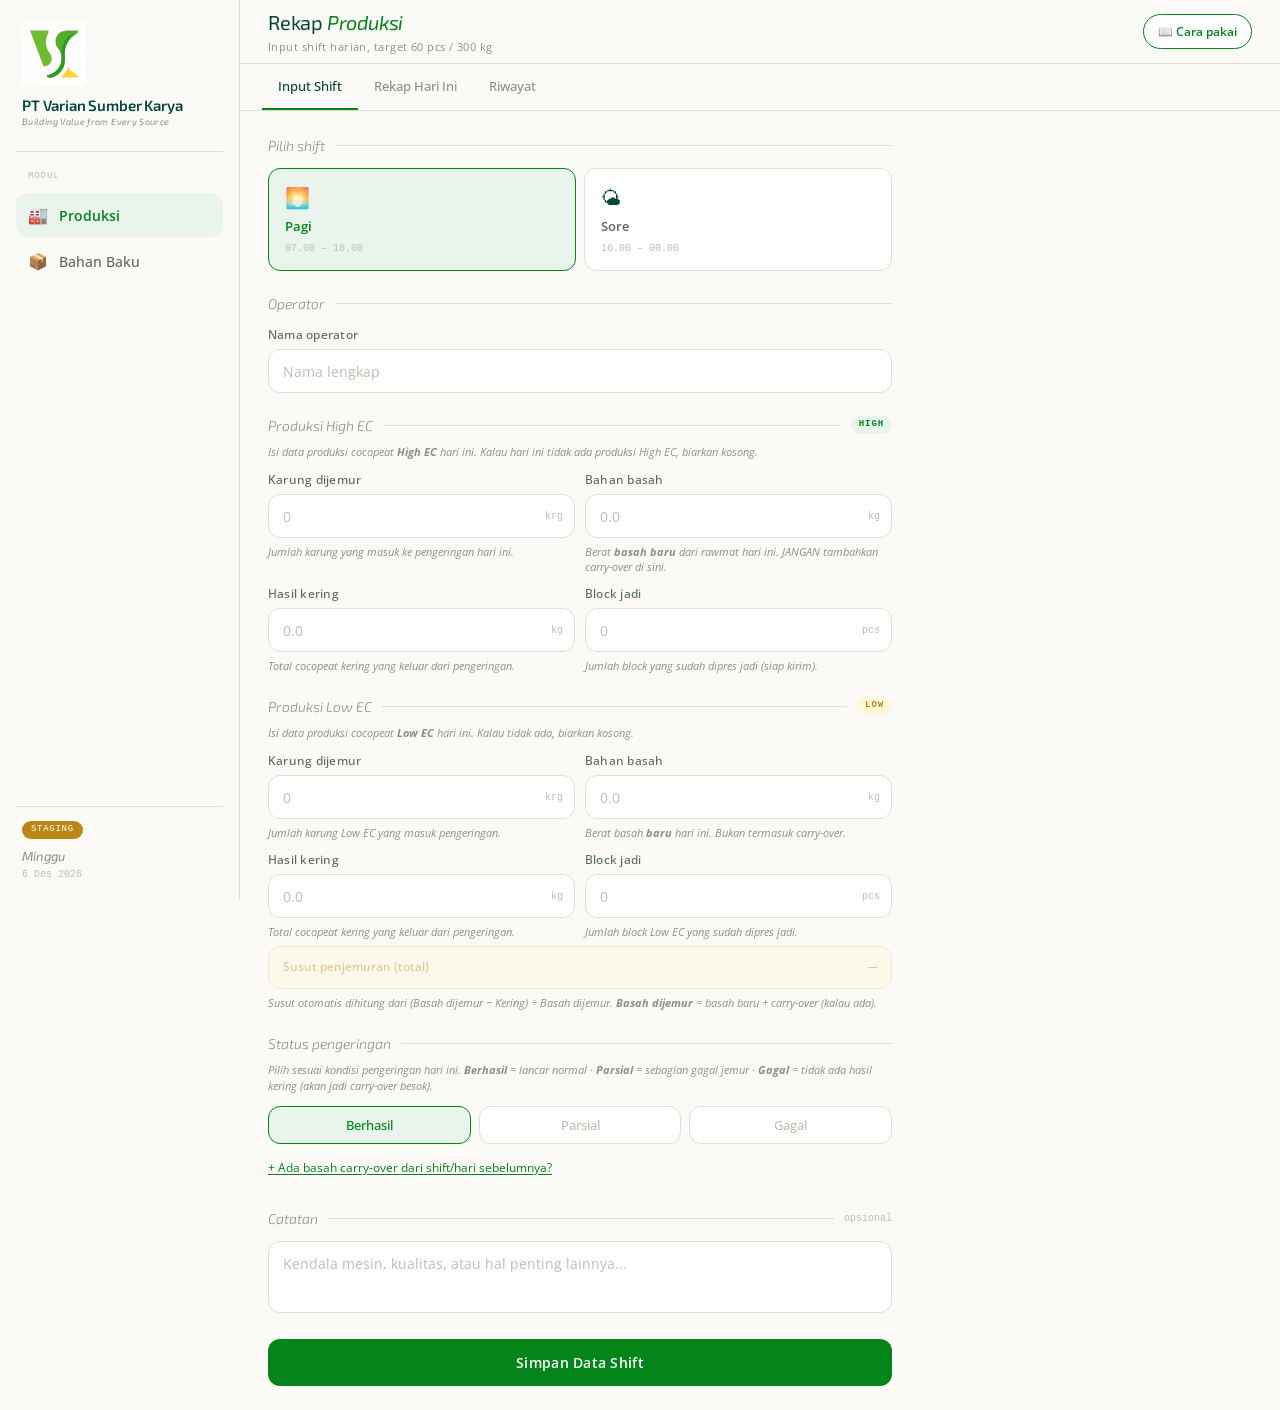
==== index.html @ dbddb19e "feat(v8.1): restore carry-over + susut fix + helper text + modal panduan operator" ====
<!DOCTYPE html>
<html lang="id">
<head>
<meta charset="UTF-8">
<meta name="viewport" content="width=device-width, initial-scale=1.0">
<meta name="theme-color" content="#faf8f4">
<meta name="apple-mobile-web-app-capable" content="yes">
<meta name="apple-mobile-web-app-status-bar-style" content="default">
<meta name="apple-mobile-web-app-title" content="VSK Sistem">
<link rel="manifest" href="manifest.json">
<title>VSK — Sistem</title>
<link rel="preconnect" href="https://fonts.googleapis.com">
<link rel="preconnect" href="https://fonts.gstatic.com" crossorigin>
<link href="https://fonts.googleapis.com/css2?family=Exo+2:ital,wght@0,400;0,500;0,600;0,700;1,400&family=Open+Sans:wght@300;400;500;600;700&display=swap" rel="stylesheet">
<style>
/* ═══════════════════════════════════════════════════════════
   VSK BRAND PALETTE — sumber resmi: VSK Logo Simple Guideline
   - India Green  #048419  (primary)
   - Green RYB    #6FBC33  (secondary/hover)
   - Asunglow     #FFD333  (accent kuning)
   - Warm Black   #03473C  (teks gelap)
   ═══════════════════════════════════════════════════════════ */
:root {
  /* Surfaces — neutral cream pelengkap brand */
  --cream:#fbfaf6; --cream2:#f0efe8; --stone:#bcbeb3; --sand:#8a9089;
  --brown:#5a6960; --char:#03473C;                             /* Warm Black */
  /* Brand greens */
  --leaf:#048419; --leaf2:#6FBC33; --leaf-bg:#e9f4ec;          /* India Green / Green RYB */
  /* Brand yellow (Asunglow) — derive amber-tone yang readable */
  --amber:#b88716; --amber2:#FFD333; --amber-bg:#fff8db;
  /* Alert merah (bukan brand, dipakai untuk error state) */
  --rose:#a05050; --rose-bg:#fdf0f0;
  /* Borders */
  --border:#dee0d7; --border2:#c4c9bd;
  /* Typography */
  --sans:'Open Sans',-apple-system,system-ui,sans-serif;
  --serif:'Exo 2','Open Sans',sans-serif;
  --mono:ui-monospace,'SF Mono',Menlo,Consolas,monospace;
  --r:12px;
  --sidebar-w: 240px;
}
*,*::before,*::after{box-sizing:border-box;margin:0;padding:0;}
html{font-size:16px;-webkit-tap-highlight-color:transparent;}
body{font-family:var(--sans);background:var(--cream);color:var(--char);min-height:100vh;line-height:1.5;display:flex;}

/* ═══════════════════════════════════════════════════════════
   SHELL: SIDEBAR
   ═══════════════════════════════════════════════════════════ */
.sidebar{
  width:var(--sidebar-w);flex-shrink:0;
  background:var(--cream);border-right:1px solid var(--border);
  display:flex;flex-direction:column;
  position:sticky;top:0;height:100vh;
  padding:22px 16px 18px;
}
.side-brand{padding:0 6px 22px;border-bottom:1px solid var(--border);display:flex;flex-direction:column;gap:10px;}

/* VSK logo mark — image file (logo.svg). Untuk replace, timpa file
   logo.svg di root deploy. Tidak perlu edit HTML/CSS. */
.vsk-logo{display:block;width:64px;height:auto;user-select:none;}

.side-brand-name{font-family:var(--serif);font-size:15px;font-weight:600;color:var(--char);letter-spacing:-0.01em;line-height:1.2;}
.side-brand-name em{font-style:italic;color:var(--leaf);font-weight:500;}
.side-brand-sub{font-family:var(--serif);font-size:9px;font-style:italic;color:var(--sand);letter-spacing:0.04em;margin-top:1px;}

.side-nav{flex:1;display:flex;flex-direction:column;gap:2px;padding-top:18px;}
.side-section-title{font-family:var(--mono);font-size:9px;color:var(--stone);letter-spacing:.1em;text-transform:uppercase;padding:0 12px 8px;}
.side-item{
  display:flex;align-items:center;gap:11px;
  padding:11px 12px;border:none;background:transparent;
  border-radius:var(--r);cursor:pointer;text-align:left;
  font-family:var(--sans);font-size:14px;font-weight:500;color:var(--brown);
  transition:all .15s;touch-action:manipulation;
}
.side-item:hover{background:var(--cream2);}
.side-item.active{background:var(--leaf-bg);color:var(--leaf);font-weight:600;}
.side-item-icon{font-size:16px;width:20px;text-align:center;}
.side-item-meta{margin-left:auto;font-family:var(--mono);font-size:9px;color:var(--amber);}
.side-item.active .side-item-meta{color:var(--leaf);}

.side-foot{padding-top:14px;border-top:1px solid var(--border);display:flex;flex-direction:column;gap:8px;}
.side-foot-date{display:flex;flex-direction:column;gap:1px;padding:0 6px;}
.side-foot-day{font-family:var(--serif);font-size:13px;font-style:italic;color:var(--sand);}
.side-foot-fulldate{font-family:var(--mono);font-size:10px;color:var(--stone);}
.env-badge{
  display:none;align-self:flex-start;
  font-family:var(--mono);font-size:9px;font-weight:500;
  color:white;background:var(--amber);
  padding:2px 9px;border-radius:99px;
  letter-spacing:0.08em;text-transform:uppercase;
  margin:0 6px;
}
.env-badge.show{display:inline-block;}

/* ═══════════════════════════════════════════════════════════
   SHELL: MAIN CONTENT
   ═══════════════════════════════════════════════════════════ */
.content{flex:1;min-width:0;display:flex;flex-direction:column;}
.module{display:none;flex:1;flex-direction:column;}
.module.active{display:flex;animation:fadeUp .18s ease;}

.topbar{
  position:sticky;top:0;z-index:50;
  background:var(--cream);border-bottom:1px solid var(--border);
  padding:0 28px;display:flex;align-items:center;justify-content:space-between;
  height:64px;flex-shrink:0;
}
.topbar-left{display:flex;flex-direction:column;gap:2px;}
.topbar-title{font-family:var(--serif);font-size:20px;font-weight:400;color:var(--char);letter-spacing:-0.01em;}
.topbar-title em{font-style:italic;color:var(--leaf);}
.topbar-sub{font-size:11px;color:var(--sand);letter-spacing:.04em;}

.subnav{
  position:sticky;top:64px;z-index:49;
  display:flex;background:var(--cream);
  border-bottom:1px solid var(--border);
  overflow-x:auto;scrollbar-width:none;padding:0 22px;
  flex-shrink:0;
}
.subnav::-webkit-scrollbar{display:none;}
.subnav-btn{
  flex-shrink:0;padding:0 16px;height:46px;border:none;background:transparent;
  font-family:var(--sans);font-size:13px;font-weight:500;color:var(--sand);
  cursor:pointer;border-bottom:2px solid transparent;
  transition:all .15s;white-space:nowrap;touch-action:manipulation;
}
.subnav-btn.active{color:var(--char);border-bottom-color:var(--leaf);}
.subnav-btn:hover:not(.active){color:var(--brown);}
.subnav-btn .dot{display:inline-block;width:6px;height:6px;border-radius:50%;background:var(--amber);margin-left:6px;vertical-align:middle;}

.page{display:none;padding:24px 28px;max-width:680px;}
.page.active{display:block;animation:fadeUp .18s ease;}
@keyframes fadeUp{from{opacity:0;transform:translateY(6px)}to{opacity:1;transform:translateY(0)}}

/* ═══════════════════════════════════════════════════════════
   SHARED COMPONENTS
   ═══════════════════════════════════════════════════════════ */
.sec{display:flex;align-items:center;gap:10px;margin:22px 0 12px;}
.sec:first-child{margin-top:0;}
.sec-title{font-family:var(--serif);font-size:14px;font-style:italic;font-weight:300;color:var(--sand);white-space:nowrap;}
.sec-line{flex:1;height:1px;background:var(--border);}
.sec-tag{font-family:var(--mono);font-size:10px;color:var(--stone);white-space:nowrap;}
.sec-refresh{font-family:var(--mono);font-size:10px;color:var(--leaf);white-space:nowrap;cursor:pointer;border:none;background:transparent;padding:2px 6px;touch-action:manipulation;}
.sec-refresh:hover{color:var(--leaf2);}

.field{display:flex;flex-direction:column;gap:5px;}
.f-label{font-size:12px;font-weight:500;color:var(--brown);letter-spacing:.02em;}
.f-hint{font-size:10.5px;color:var(--sand);font-style:italic;margin-top:2px;line-height:1.4;}
.sec-hint{font-size:11px;color:var(--sand);font-style:italic;margin:-4px 0 12px;line-height:1.45;display:block;}

/* Help button + modal panduan operator */
.btn-help{display:inline-flex;align-items:center;gap:6px;padding:8px 14px;border:1.5px solid var(--leaf);border-radius:99px;background:white;color:var(--leaf);font-family:var(--sans);font-size:12px;font-weight:600;cursor:pointer;transition:all .15s;touch-action:manipulation;}
.btn-help:hover{background:var(--leaf-bg);}
.help-overlay{position:fixed;inset:0;background:rgba(3,71,60,.55);z-index:200;display:none;align-items:center;justify-content:center;padding:20px;}
.help-overlay.show{display:flex;animation:fadeUp .2s ease;}
.help-modal{background:white;border-radius:18px;max-width:640px;width:100%;max-height:90vh;display:flex;flex-direction:column;overflow:hidden;}
.help-head{display:flex;align-items:center;justify-content:space-between;padding:18px 22px;border-bottom:1px solid var(--border);}
.help-title{font-family:var(--serif);font-size:18px;font-weight:600;color:var(--char);}
.help-close{border:none;background:transparent;font-size:24px;color:var(--sand);cursor:pointer;line-height:1;padding:4px 10px;}
.help-tabs{display:flex;gap:4px;padding:10px 22px 0;border-bottom:1px solid var(--border);background:var(--cream);}
.help-tab{padding:10px 14px;border:none;background:transparent;font-family:var(--sans);font-size:12.5px;font-weight:500;color:var(--sand);cursor:pointer;border-bottom:2px solid transparent;transition:all .12s;}
.help-tab.active{color:var(--leaf);border-bottom-color:var(--leaf);font-weight:600;}
.help-body{padding:22px 26px;overflow-y:auto;font-size:13.5px;color:var(--char);line-height:1.65;}
.help-body h4{font-family:var(--serif);font-size:14px;font-weight:600;color:var(--leaf);margin:18px 0 8px;}
.help-body h4:first-child{margin-top:0;}
.help-body ol{padding-left:20px;display:flex;flex-direction:column;gap:8px;}
.help-body ol li{padding-left:4px;}
.help-body ol li strong{color:var(--char);}
.help-body code{background:var(--cream2);padding:1px 6px;border-radius:4px;font-family:var(--mono);font-size:12px;}
.help-tip{background:var(--leaf-bg);border-left:3px solid var(--leaf);padding:10px 14px;border-radius:6px;margin:10px 0;font-size:12.5px;color:var(--char);}
.help-warn{background:var(--amber-bg);border-left:3px solid var(--amber);padding:10px 14px;border-radius:6px;margin:10px 0;font-size:12.5px;color:var(--char);}
.help-pane{display:none;}
.help-pane.active{display:block;}
.f-wrap{position:relative;}
.f-wrap input,.f-wrap textarea{width:100%;padding:11px 44px 11px 14px;border:1.5px solid var(--border);border-radius:var(--r);background:white;color:var(--char);font-family:var(--sans);font-size:15px;outline:none;transition:all .15s;-webkit-appearance:none;}
.f-wrap input:focus,.f-wrap textarea:focus{border-color:var(--leaf2);box-shadow:0 0 0 3px rgba(79,138,92,.09);}
.f-wrap input::placeholder,.f-wrap textarea::placeholder{color:var(--stone);font-size:14px;}
.f-unit{position:absolute;right:12px;top:50%;transform:translateY(-50%);font-family:var(--mono);font-size:10px;color:var(--stone);pointer-events:none;}
.f-wrap textarea{resize:none;height:72px;padding-right:14px;font-size:14px;line-height:1.6;}
.no-unit{padding-right:14px!important;}
.grid2{display:grid;grid-template-columns:1fr 1fr;gap:10px;}

.btn-main{width:100%;padding:14px;margin-top:20px;background:var(--leaf);border:none;border-radius:var(--r);color:white;font-family:var(--sans);font-size:14px;font-weight:600;cursor:pointer;transition:all .15s;letter-spacing:.02em;touch-action:manipulation;}
.btn-main:hover{background:var(--leaf2);}
.btn-main:active{transform:scale(.99);}
.btn-main:disabled{opacity:.5;cursor:not-allowed;}
.btn-main.amber{background:var(--amber);}
.btn-main.amber:hover{background:var(--amber2);}
.btn-ghost{display:block;width:100%;padding:12px;margin-top:10px;border:1.5px solid var(--border2);border-radius:var(--r);background:white;color:var(--brown);font-family:var(--sans);font-size:13px;font-weight:500;cursor:pointer;text-align:center;transition:all .15s;touch-action:manipulation;}
.btn-ghost:hover{border-color:var(--leaf);color:var(--leaf);}
.btn-danger{display:block;width:100%;padding:11px;margin-top:8px;border:1.5px solid var(--rose);border-radius:var(--r);background:white;color:var(--rose);font-family:var(--sans);font-size:12px;font-weight:500;cursor:pointer;text-align:center;transition:all .15s;touch-action:manipulation;}
.btn-danger:hover{background:var(--rose-bg);}

.hero{background:white;border:1px solid var(--border);border-radius:16px;padding:22px 20px;margin-bottom:10px;}
.hero-label{font-family:var(--serif);font-size:12px;font-style:italic;color:var(--sand);margin-bottom:4px;}
.hero-val{font-family:var(--serif);font-size:44px;font-weight:300;color:var(--char);line-height:1;letter-spacing:-.02em;}
.hero-val sup{font-size:18px;color:var(--sand);font-weight:300;vertical-align:baseline;margin-left:4px;}
.hero-val.neg{color:var(--rose);}
.hero-sub{font-size:12px;color:var(--sand);margin-top:8px;}

.stat-row{display:grid;gap:8px;margin-bottom:10px;}
.stat{background:white;border:1px solid var(--border);border-radius:var(--r);padding:14px 12px;}
.stat-val{font-family:var(--mono);font-size:17px;font-weight:500;color:var(--char);}
.stat-lbl{font-size:11px;color:var(--sand);margin-top:2px;}
.stat-unit{font-family:var(--mono);font-size:10px;color:var(--stone);}
.stat.in .stat-val{color:var(--leaf);}
.stat.out .stat-val{color:var(--amber);}

[data-module="produksi"] .stat-row{grid-template-columns:repeat(3,1fr);}
[data-module="rawmat"]   .stat-row{grid-template-columns:repeat(2,1fr);}

.tbl-wrap{overflow-x:auto;border-radius:var(--r);border:1px solid var(--border);background:white;}
table{width:100%;border-collapse:collapse;font-size:12px;white-space:nowrap;}
thead th{padding:10px 14px;text-align:left;font-family:var(--mono);font-size:10px;font-weight:500;color:var(--sand);letter-spacing:.06em;text-transform:uppercase;border-bottom:1px solid var(--border);background:var(--cream);}
tbody td{padding:11px 14px;border-bottom:1px solid var(--cream2);color:var(--char);font-family:var(--mono);font-size:12px;}
tbody tr:last-child td{border-bottom:none;}
tbody tr:hover td{background:var(--cream);}
[data-module="rawmat"] tbody tr:hover td{cursor:pointer;}
.c-leaf{color:var(--leaf);font-weight:500;}
.c-amber{color:var(--amber);}
.tbl-status{font-family:var(--mono);font-size:9px;padding:2px 7px;border-radius:99px;text-transform:uppercase;}
.tbl-status.open{background:var(--amber-bg);color:var(--amber);}
.tbl-status.closed{background:var(--leaf-bg);color:var(--leaf);}
.tbl-status.cancelled{background:var(--cream2);color:var(--sand);}

.empty{display:flex;flex-direction:column;align-items:center;text-align:center;padding:44px 20px;gap:10px;}
.empty-icon{font-size:34px;opacity:.3;}
.empty-h{font-family:var(--serif);font-size:16px;font-style:italic;color:var(--sand);}
.empty-p{font-size:13px;color:var(--stone);}

.toast{position:fixed;bottom:28px;left:50%;transform:translateX(-50%) translateY(10px);background:var(--char);color:white;padding:10px 22px;border-radius:99px;font-size:13px;font-weight:500;opacity:0;transition:all .22s;pointer-events:none;z-index:9999;white-space:nowrap;box-shadow:0 4px 20px rgba(0,0,0,.15);}
.toast.show{opacity:1;transform:translateX(-50%) translateY(0);}
.toast.err{background:var(--rose);}
.toast.ok{background:var(--leaf);}

/* ═══════════════════════════════════════════════════════════
   MODULE: PRODUKSI — specific styles
   ═══════════════════════════════════════════════════════════ */
.shift-row{display:grid;grid-template-columns:1fr 1fr;gap:8px;}
.shift-card{padding:14px 16px;border-radius:var(--r);border:1.5px solid var(--border);background:white;cursor:pointer;transition:all .15s;display:flex;flex-direction:column;gap:4px;touch-action:manipulation;user-select:none;}
.shift-card:hover{border-color:var(--leaf2);}
.shift-card.on{border-color:var(--leaf);background:var(--leaf-bg);}
.sc-icon{font-size:20px;}
.sc-name{font-size:13px;font-weight:600;color:var(--brown);}
.shift-card.on .sc-name{color:var(--leaf);}
.sc-time{font-family:var(--mono);font-size:10px;color:var(--stone);}

.susut-row{display:flex;align-items:center;justify-content:space-between;padding:10px 14px;background:var(--amber-bg);border:1px solid #e8d0a8;border-radius:var(--r);margin-top:6px;transition:opacity .2s;}
.susut-lbl{font-size:12px;font-weight:500;color:var(--amber);}
.susut-num{font-family:var(--mono);font-size:14px;font-weight:500;color:var(--amber);}

.prog-card{background:white;border:1px solid var(--border);border-radius:var(--r);padding:16px;margin-bottom:10px;}
.prog-head{display:flex;justify-content:space-between;align-items:baseline;margin-bottom:10px;}
.prog-lbl{font-size:13px;color:var(--brown);font-weight:500;}
.prog-pct{font-family:var(--mono);font-size:13px;color:var(--leaf);font-weight:500;}
.prog-track{height:4px;background:var(--cream2);border-radius:99px;overflow:hidden;}
.prog-fill{height:100%;border-radius:99px;background:var(--leaf);transition:width .5s ease;}
.prog-fill.warn{background:var(--amber);}
.prog-foot{display:flex;justify-content:space-between;margin-top:8px;font-size:11px;color:var(--stone);}
.prog-foot strong{color:var(--brown);font-weight:500;}

.log-stack{display:flex;flex-direction:column;gap:8px;}
.log-card{background:white;border:1px solid var(--border);border-radius:var(--r);overflow:hidden;}
.log-head{display:flex;align-items:center;justify-content:space-between;padding:12px 16px;border-bottom:1px solid var(--cream2);}
.log-badge{display:flex;align-items:center;gap:7px;}
.log-dot{width:7px;height:7px;border-radius:50%;background:var(--leaf);flex-shrink:0;}
.log-dot.sore{background:var(--amber);}
.log-shift-name{font-size:13px;font-weight:600;color:var(--brown);}
.log-op{font-size:11px;color:var(--sand);margin-top:1px;}
.log-time{font-family:var(--mono);font-size:10px;color:var(--stone);}
.log-stats{display:grid;grid-template-columns:repeat(4,1fr);padding:14px 16px;gap:8px;}
.ls{display:flex;flex-direction:column;gap:2px;}
.ls-val{font-family:var(--mono);font-size:14px;font-weight:500;color:var(--char);}
.ls-val.green{color:var(--leaf);}
.ls-lbl{font-size:10px;color:var(--stone);}
.log-note{margin:0 16px 12px;padding:9px 12px;background:var(--cream2);border-radius:8px;font-size:12px;color:var(--brown);line-height:1.5;}

/* ═══════════════════════════════════════════════════════════
   MODULE: RAWMAT — specific styles
   ═══════════════════════════════════════════════════════════ */
.batch-card{background:white;border:1px solid var(--border);border-radius:16px;padding:18px 20px;margin-bottom:14px;}
.batch-head{display:flex;justify-content:space-between;align-items:flex-start;margin-bottom:14px;}
.batch-id{font-family:var(--mono);font-size:11px;color:var(--stone);}
.batch-supplier{font-family:var(--serif);font-size:18px;color:var(--char);margin-top:2px;font-weight:400;}
.batch-meta{font-size:11px;color:var(--sand);margin-top:2px;}
.batch-status{font-family:var(--mono);font-size:9px;padding:2px 8px;border-radius:99px;text-transform:uppercase;letter-spacing:.06em;}
.batch-status.open{background:var(--amber-bg);color:var(--amber);}
.batch-status.closed{background:var(--leaf-bg);color:var(--leaf);}
.batch-status.cancelled{background:var(--cream2);color:var(--sand);}

.batch-totals{display:grid;grid-template-columns:1fr 1fr;gap:10px;padding-top:14px;border-top:1px dashed var(--border);}
.bt-cell{display:flex;flex-direction:column;gap:2px;}
.bt-val{font-family:var(--mono);font-size:20px;color:var(--char);font-weight:500;}
.bt-val sup{font-size:10px;color:var(--sand);font-weight:400;margin-left:3px;}
.bt-lbl{font-size:10px;color:var(--stone);text-transform:uppercase;letter-spacing:.06em;}

.weigh-input-card{background:white;border:1.5px solid var(--leaf);border-radius:16px;padding:20px;margin-bottom:14px;box-shadow:0 0 0 4px rgba(79,138,92,.06);}
.weigh-label{font-family:var(--serif);font-size:14px;font-style:italic;color:var(--sand);margin-bottom:6px;}
.weigh-urut{font-family:var(--mono);font-size:11px;color:var(--leaf);font-weight:500;margin-bottom:10px;}
.weigh-input-wrap{position:relative;}
.weigh-input{width:100%;padding:14px 60px 14px 18px;border:1.5px solid var(--border);border-radius:var(--r);background:white;color:var(--char);font-family:var(--mono);font-size:34px;font-weight:500;outline:none;text-align:left;-webkit-appearance:none;letter-spacing:-.01em;}
.weigh-input:focus{border-color:var(--leaf2);box-shadow:0 0 0 3px rgba(79,138,92,.09);}
.weigh-input.warn{border-color:var(--amber);box-shadow:0 0 0 3px rgba(176,119,48,.1);}
.weigh-unit{position:absolute;right:18px;top:50%;transform:translateY(-50%);font-family:var(--mono);font-size:14px;color:var(--stone);pointer-events:none;}
.weigh-warn{margin-top:8px;padding:8px 12px;background:var(--amber-bg);border-radius:8px;font-size:11px;color:var(--amber);display:none;}
.weigh-warn.show{display:block;}

.karung-list{display:flex;flex-direction:column;gap:4px;max-height:340px;overflow-y:auto;background:white;border:1px solid var(--border);border-radius:var(--r);padding:6px;}
.karung-row{display:flex;align-items:center;justify-content:space-between;padding:8px 10px;border-radius:8px;transition:background .12s;}
.karung-row:hover{background:var(--cream2);}
.karung-row.flagged{opacity:.5;}
.karung-row.flagged .kr-berat{text-decoration:line-through;}
.kr-left{display:flex;align-items:center;gap:10px;}
.kr-urut{font-family:var(--mono);font-size:11px;color:var(--stone);min-width:32px;}
.kr-berat{font-family:var(--mono);font-size:14px;color:var(--char);font-weight:500;}
.kr-time{font-family:var(--mono);font-size:10px;color:var(--stone);}
.kr-right{display:flex;align-items:center;gap:8px;}
.kr-flag-icon{font-size:13px;color:var(--amber);}
.kr-flag-btn{border:none;background:transparent;font-family:var(--mono);font-size:10px;color:var(--rose);padding:4px 8px;border-radius:6px;cursor:pointer;touch-action:manipulation;}
.kr-flag-btn:hover{background:var(--rose-bg);}
.kr-flag-btn.is-flagged{color:var(--amber);}
.kr-empty{padding:30px 14px;text-align:center;color:var(--stone);font-size:12px;font-style:italic;}

.event-list{display:flex;flex-direction:column;gap:6px;}
.event-row{background:white;border:1px solid var(--border);border-radius:var(--r);padding:10px 14px;display:flex;align-items:center;justify-content:space-between;}
.ev-left{display:flex;align-items:center;gap:11px;}
.ev-arrow{font-family:var(--mono);font-size:14px;width:22px;height:22px;border-radius:50%;display:flex;align-items:center;justify-content:center;flex-shrink:0;}
.ev-arrow.in{background:var(--leaf-bg);color:var(--leaf);}
.ev-arrow.out{background:var(--amber-bg);color:var(--amber);}
.ev-text{display:flex;flex-direction:column;gap:1px;}
.ev-label{font-size:13px;color:var(--char);font-weight:500;}
.ev-sub{font-size:11px;color:var(--stone);font-family:var(--mono);}
.ev-right{display:flex;flex-direction:column;align-items:flex-end;gap:1px;}
.ev-kg{font-family:var(--mono);font-size:13px;font-weight:500;}
.ev-kg.in{color:var(--leaf);}
.ev-kg.out{color:var(--amber);}
.ev-date{font-family:var(--mono);font-size:9px;color:var(--stone);}

.drawer{position:fixed;inset:0;z-index:200;background:rgba(44,40,37,.4);display:none;align-items:flex-end;}
.drawer.show{display:flex;animation:fadeUp .18s ease;}
.drawer-panel{background:var(--cream);width:100%;max-width:560px;margin:0 auto;border-radius:18px 18px 0 0;max-height:88vh;display:flex;flex-direction:column;}
.drawer-head{padding:14px 20px;border-bottom:1px solid var(--border);display:flex;align-items:center;justify-content:space-between;}
.drawer-title{font-family:var(--serif);font-size:16px;font-style:italic;color:var(--char);}
.drawer-close{border:none;background:transparent;font-size:22px;color:var(--sand);cursor:pointer;line-height:1;padding:4px 8px;}
.drawer-body{padding:18px 20px;overflow-y:auto;}

/* ═══════════════════════════════════════════════════════════
   V8 — EC SPLIT COMPONENTS
   ═══════════════════════════════════════════════════════════ */

/* EC cards — side-by-side (Stock + Rekap) */
.ec-card-row{display:grid;grid-template-columns:1fr 1fr;gap:10px;margin-bottom:10px;}
.ec-card{background:white;border:1px solid var(--border);border-radius:14px;padding:16px 18px;}
.ec-card.high{border-left:3px solid var(--leaf);}
.ec-card.low{border-left:3px solid var(--amber);}
.ec-card-tag{font-family:var(--mono);font-size:9px;font-weight:600;letter-spacing:0.12em;text-transform:uppercase;margin-bottom:8px;}
.ec-card.high .ec-card-tag{color:var(--leaf);}
.ec-card.low  .ec-card-tag{color:var(--amber);}
.ec-card-saldo{font-family:var(--serif);font-size:30px;font-weight:600;color:var(--char);letter-spacing:-0.02em;line-height:1;margin-bottom:10px;}
.ec-card-saldo sup{font-size:13px;color:var(--sand);font-weight:400;margin-left:3px;}
.ec-card-saldo.neg{color:var(--rose);}
.ec-card-stats{display:flex;flex-direction:column;gap:4px;font-family:var(--mono);font-size:11px;color:var(--brown);}
.ec-card-stats strong{color:var(--char);font-weight:600;}
.ec-card-stats-grid{display:grid;grid-template-columns:1fr 1fr;gap:10px 14px;margin-top:4px;}
.ec-card-stats-grid > div{display:flex;flex-direction:column;gap:2px;}
.ec-card-stats-grid .lbl{font-size:9px;color:var(--stone);text-transform:uppercase;letter-spacing:0.06em;}
.ec-card-stats-grid .val{font-family:var(--mono);font-size:15px;color:var(--char);font-weight:600;}

/* EC pill — small badge (untuk batch card, header section, dll) */
.ec-pill{display:inline-block;font-family:var(--mono);font-size:9px;padding:2px 8px;border-radius:99px;letter-spacing:0.1em;text-transform:uppercase;font-weight:600;}
.ec-pill.high{background:var(--leaf-bg);color:var(--leaf);}
.ec-pill.low{background:var(--amber-bg);color:var(--amber);}
.ec-pill.mixed{background:var(--cream2);color:var(--brown);}

/* EC radio — pilih saat mulai batch */
.ec-radio-row{display:grid;grid-template-columns:1fr 1fr;gap:10px;}
.ec-radio{display:flex;align-items:center;justify-content:center;gap:8px;padding:14px 12px;border:1.5px solid var(--border);border-radius:var(--r);background:white;cursor:pointer;transition:all .15s;font-family:var(--sans);font-size:14px;font-weight:600;color:var(--brown);user-select:none;touch-action:manipulation;}
.ec-radio:hover{border-color:var(--leaf2);}
.ec-radio input{display:none;}
.ec-radio.high.selected{border-color:var(--leaf);background:var(--leaf-bg);color:var(--leaf);}
.ec-radio.low.selected{border-color:var(--amber);background:var(--amber-bg);color:var(--amber);}

/* Batch tags container */
.batch-tags{display:flex;flex-direction:column;align-items:flex-end;gap:5px;}

/* Riwayat card style (Modul Produksi) */
.riwayat-stack{display:flex;flex-direction:column;gap:10px;}
.riwayat-card{background:white;border:1px solid var(--border);border-radius:14px;overflow:hidden;}
.rc-header{display:flex;justify-content:space-between;align-items:center;padding:12px 16px;border-bottom:1px solid var(--cream2);}
.rc-date{font-family:var(--serif);font-size:14px;font-weight:600;color:var(--char);}
.rc-shifts{font-family:var(--mono);font-size:10px;color:var(--sand);}
.rc-ec-row{padding:11px 16px;display:flex;align-items:center;gap:14px;border-bottom:1px solid var(--cream2);}
.rc-ec-row:last-child{border-bottom:none;}
.rc-ec-row.high{background:linear-gradient(90deg, var(--leaf-bg) 0%, transparent 36%);}
.rc-ec-row.low{background:linear-gradient(90deg, var(--amber-bg) 0%, transparent 36%);}
.rc-ec-tag{font-family:var(--mono);font-size:9px;font-weight:600;letter-spacing:0.1em;text-transform:uppercase;padding:3px 9px;border-radius:99px;white-space:nowrap;flex-shrink:0;}
.rc-ec-row.high .rc-ec-tag{background:var(--leaf);color:white;}
.rc-ec-row.low  .rc-ec-tag{background:var(--amber);color:white;}
.rc-ec-row.legacy .rc-ec-tag{background:var(--sand);color:white;}
.rc-stats{display:flex;flex-wrap:wrap;gap:4px 14px;font-family:var(--mono);font-size:11px;}
.rc-stats span{color:var(--brown);}
.rc-stats span strong{color:var(--char);font-weight:600;}

/* Outcome selector (NC-G carry-over) */
.outcome-row{display:flex;gap:8px;margin-bottom:10px;}
.outcome-btn{flex:1;padding:9px 0;border-radius:var(--r);border:1.5px solid var(--border);background:white;font-size:13px;font-weight:500;color:var(--stone);cursor:pointer;transition:all .15s;touch-action:manipulation;font-family:var(--sans);}
.outcome-btn:hover{border-color:var(--leaf2);color:var(--leaf);}
.outcome-btn.active[data-outcome="berhasil"]{background:var(--leaf-bg);border-color:var(--leaf);color:var(--leaf);}
.outcome-btn.active[data-outcome="parsial"]{background:#fff8e6;border-color:#c99400;color:#8a6400;}
.outcome-btn.active[data-outcome="gagal"]{background:#fff2f2;border-color:#c0392b;color:#a02828;}
.carryin-toggle{font-size:12px;color:var(--leaf);background:none;border:none;padding:0;margin-bottom:10px;cursor:pointer;font-family:var(--sans);text-decoration:underline;text-underline-offset:2px;touch-action:manipulation;}
.carryin-section{background:var(--cream);border:1px solid var(--border2);border-radius:var(--r);padding:12px 14px;margin-bottom:10px;}
.carryin-hint{font-size:11px;color:var(--stone);margin-bottom:10px;line-height:1.5;}
/* Outcome badge di log card */
.outcome-badge{display:inline-block;font-size:10px;font-weight:600;padding:1px 7px;border-radius:99px;margin-left:6px;vertical-align:middle;}
.outcome-badge.parsial{background:#fff8e6;color:#8a6400;border:1px solid #c99400;}
.outcome-badge.gagal{background:#fff2f2;color:#a02828;border:1px solid #c0392b;}

/* Responsive overrides untuk ec-card-row di layar sempit */
@media (max-width: 720px){
  .ec-card-row{grid-template-columns:1fr;}
}

/* ═══════════════════════════════════════════════════════════
   RESPONSIVE — collapse sidebar pada layar sempit
   ═══════════════════════════════════════════════════════════ */
@media (max-width: 720px){
  body{flex-direction:column;}
  .sidebar{
    width:100%;height:auto;position:sticky;top:0;
    flex-direction:row;align-items:center;
    padding:10px 14px;gap:10px;
  }
  .side-brand{padding:0;border:none;flex-shrink:0;}
  .side-brand-sub{display:none;}
  .side-nav{flex-direction:row;flex:1;padding-top:0;gap:4px;}
  .side-section-title{display:none;}
  .side-item{padding:8px 12px;font-size:12px;}
  /* Mobile: icon hanya tampil pada modul yang sedang aktif */
  .side-item .side-item-icon{display:none;}
  .side-item.active .side-item-icon{display:inline;}
  .side-item-meta{display:none;}
  .side-foot{padding:0;border:none;flex-direction:row;align-items:center;gap:8px;}
  .side-foot-date{display:none;}
  .topbar{padding:0 16px;}
  .subnav{padding:0 8px;top:64px;}
  .page{padding:18px 16px;}
}
</style>
</head>
<body data-active-module="produksi">

<!-- ═════════════════════════════════════════════════
     SIDEBAR — module switcher
     ═════════════════════════════════════════════════ -->
<aside class="sidebar">
  <div class="side-brand">
    <img src="logo.svg" alt="VSK" class="vsk-logo">

    <div>
      <div class="side-brand-name">PT Varian Sumber Karya</div>
      <div class="side-brand-sub">Building Value from Every Source</div>
    </div>
  </div>

  <nav class="side-nav">
    <div class="side-section-title">Modul</div>
    <button class="side-item active" data-go="produksi" type="button">
      <span class="side-item-icon">🏭</span>
      <span>Produksi</span>
    </button>
    <button class="side-item" data-go="rawmat" type="button">
      <span class="side-item-icon">📦</span>
      <span>Bahan Baku</span>
      <span class="side-item-meta" id="side-rawmat-meta" style="display:none">●</span>
    </button>
  </nav>

  <div class="side-foot">
    <div class="env-badge" id="env-badge">staging</div>
    <div class="side-foot-date">
      <div class="side-foot-day" id="top-day"></div>
      <div class="side-foot-fulldate" id="top-date"></div>
    </div>
  </div>
</aside>

<!-- ═════════════════════════════════════════════════
     MAIN CONTENT — modules
     ═════════════════════════════════════════════════ -->
<main class="content">

<!-- ───────── MODULE: PRODUKSI ───────── -->
<section class="module active" data-module="produksi" id="mod-produksi">
  <header class="topbar">
    <div class="topbar-left">
      <div class="topbar-title">Rekap <em>Produksi</em></div>
      <div class="topbar-sub">Input shift harian, target 60 pcs / 300 kg</div>
    </div>
    <button class="btn-help" id="btn-help-produksi" type="button">📖 Cara pakai</button>
  </header>

  <!-- Modal Panduan Operator -->
  <div class="help-overlay" id="help-overlay-produksi">
    <div class="help-modal">
      <div class="help-head">
        <div class="help-title">📖 Cara Pakai Modul Produksi</div>
        <button class="help-close" id="help-close-produksi" type="button">×</button>
      </div>
      <div class="help-tabs">
        <button class="help-tab active" data-pane="biasa" type="button">Pengeringan Biasa</button>
        <button class="help-tab" data-pane="gagal" type="button">Pengeringan Gagal / Carry-Over</button>
        <button class="help-tab" data-pane="istilah" type="button">Istilah</button>
      </div>
      <div class="help-body">
        <!-- TAB 1: Pengeringan biasa -->
        <div class="help-pane active" data-pane="biasa">
          <h4>Kapan dipakai</h4>
          <p>Setiap akhir shift produksi (pagi atau sore) — saat hasil pengeringan sudah keluar dari mesin.</p>

          <h4>Langkah-langkah</h4>
          <ol>
            <li><strong>Pilih shift</strong> kamu sekarang: <em>Pagi</em> atau <em>Sore</em>.</li>
            <li><strong>Tulis nama operator</strong> di kotak "Nama operator".</li>
            <li>Di bagian <em>Produksi High EC</em>, isi 4 angka untuk hasil High EC hari ini:
              <ul>
                <li><strong>Karung dijemur</strong>: berapa karung yang masuk ke pengeringan.</li>
                <li><strong>Bahan basah (kg)</strong>: berapa kg basah yang masuk pengeringan.</li>
                <li><strong>Hasil kering (kg)</strong>: berapa kg cocopeat kering yang keluar.</li>
                <li><strong>Block jadi (pcs)</strong>: berapa block sudah dipres jadi.</li>
              </ul>
            </li>
            <li>Di bagian <em>Produksi Low EC</em>, isi sama caranya untuk Low EC. Kalau hari ini tidak ada produksi Low EC, kosongkan saja semua.</li>
            <li>Cek <strong>Susut</strong> otomatis muncul di bawah. Wajar 30%–60%. Kalau muncul "—" berarti data belum lengkap.</li>
            <li>Pilih <strong>Status pengeringan</strong>: tap "Berhasil" (default).</li>
            <li>Tulis <strong>Catatan</strong> kalau ada hal khusus (mesin trouble, hujan, dll). Boleh kosong.</li>
            <li>Tap tombol hijau <code>Simpan Data Shift</code>.</li>
            <li>Otomatis pindah ke tab <em>Rekap Hari Ini</em>. Tap <code>Salin laporan untuk WhatsApp</code> → grup WA terbuka → <strong>tap & tahan kotak chat</strong> → <em>Paste</em> → <em>Send</em>.</li>
          </ol>

          <div class="help-tip">💡 <strong>Tips:</strong> Total Block (High + Low) otomatis dihitung sistem. Kamu tidak perlu jumlahkan manual.</div>
        </div>

        <!-- TAB 2: Pengeringan gagal / carry-over -->
        <div class="help-pane" data-pane="gagal">
          <h4>Kapan dipakai</h4>
          <p>Saat <strong>pengeringan gagal total atau sebagian</strong> (misal: hujan deras, mesin rusak), sehingga basah masih sisa di lapangan dan akan dijemur lagi besok atau di shift berikutnya.</p>

          <div class="help-warn">⚠️ <strong>JANGAN</strong> input "Hasil kering = 0" tanpa pilih Status "Gagal". Itu akan bikin susut ngaco (sampai ribuan persen) dan stok salah.</div>

          <h4>Skenario A — Hari ini gagal total (kering = 0)</h4>
          <ol>
            <li>Isi <strong>Karung dijemur</strong> dan <strong>Bahan basah</strong> sesuai realita.</li>
            <li>Isi <strong>Hasil kering = 0</strong> dan <strong>Block = 0</strong>.</li>
            <li>Pilih <strong>Status pengeringan: "Gagal"</strong>.</li>
            <li>Tulis di <strong>Catatan</strong> alasan-nya (mis. "hujan total seharian, basah disimpan untuk besok").</li>
            <li>Tap Simpan.</li>
          </ol>
          <p>Sistem akan ingat bahwa basah ini "menggantung" — tidak akan dipotong dari stok rawmat lagi besok.</p>

          <h4>Skenario B — Hari ini jemur ulang basah dari kemarin (carry-over)</h4>
          <ol>
            <li>Isi <strong>Karung & Basah baru</strong> (kalau ada basah baru dari rawmat hari ini). Boleh 0 kalau cuma jemur sisa kemarin.</li>
            <li>Isi <strong>Hasil kering</strong> sesuai realita (total kering yang keluar dari pengeringan).</li>
            <li>Tap tombol <code>+ Ada basah carry-over dari shift/hari sebelumnya?</code></li>
            <li>Isi berapa kg basah dari kemarin yang dijemur ulang hari ini, di field <strong>Carry-In High/Low EC</strong>.</li>
            <li>Pilih Status: <em>Berhasil</em> (kalau tuntas) atau <em>Parsial</em> (kalau masih sisa lagi untuk besok).</li>
            <li>Tap Simpan.</li>
          </ol>

          <div class="help-tip">💡 <strong>Penting:</strong> Carry-over <strong>SUDAH</strong> tercatat di Bahan Baku saat pertama kali datang dari supplier. Sistem hanya butuh tahu bahwa basah itu sekarang dijemur, supaya susut & stok tetap akurat — TIDAK akan dipotong dua kali dari stok.</div>

          <h4>Contoh angka</h4>
          <ul>
            <li>Kemarin: gagal jemur 290 kg Low EC → Status "Gagal"</li>
            <li>Hari ini: basah baru 10 kg, carry-over 290 kg, hasil kering 280 kg</li>
            <li>Susut sistem hitung: (300 − 280) ÷ 300 = <strong>6.7%</strong> ✓</li>
          </ul>
        </div>

        <!-- TAB 3: Istilah -->
        <div class="help-pane" data-pane="istilah">
          <h4>Istilah Penting</h4>
          <ul>
            <li><strong>Karung</strong>: kemasan rawmat (cocopeat basah) yang dipakai di pengeringan.</li>
            <li><strong>Basah (kg)</strong>: berat cocopeat basah yang masuk ke pengeringan.</li>
            <li><strong>Kering (kg)</strong>: berat cocopeat kering yang keluar dari pengeringan.</li>
            <li><strong>Block (pcs)</strong>: cocopeat kering yang sudah dipres jadi block (siap kirim ke customer).</li>
            <li><strong>Susut</strong>: persentase kehilangan berat dari basah ke kering. Wajar 30%–60% (cocopeat banyak air).</li>
            <li><strong>High EC</strong>: cocopeat dengan kandungan garam mineral tinggi (untuk pasar tertentu).</li>
            <li><strong>Low EC</strong>: cocopeat dengan kandungan garam rendah (lebih premium, untuk pasar yang lain).</li>
            <li><strong>Carry-over</strong>: basah dari kemarin/shift sebelumnya yang dijemur ulang hari ini karena pengeringan sebelumnya gagal.</li>
            <li><strong>Outcome</strong>: status pengeringan — Berhasil / Parsial / Gagal.</li>
          </ul>

          <div class="help-tip">💡 Kalau bingung tentang istilah lain, tanya supervisor produksi atau Tony.</div>
        </div>
      </div>
    </div>
  </div>

  <nav class="subnav">
    <button class="subnav-btn active" data-page="input"   type="button">Input Shift</button>
    <button class="subnav-btn"        data-page="rekap"   type="button">Rekap Hari Ini</button>
    <button class="subnav-btn"        data-page="history" type="button">Riwayat</button>
  </nav>

  <!-- Page: Input -->
  <div class="page active" id="page-input">
    <div class="sec"><span class="sec-title">Pilih shift</span><span class="sec-line"></span></div>
    <div class="shift-row">
      <div class="shift-card on" data-shift="pagi">
        <div class="sc-icon">🌅</div>
        <div class="sc-name">Pagi</div>
        <div class="sc-time">07.00 – 16.00</div>
      </div>
      <div class="shift-card" data-shift="sore">
        <div class="sc-icon">🌤</div>
        <div class="sc-name">Sore</div>
        <div class="sc-time">16.00 – 00.00</div>
      </div>
    </div>

    <div class="sec"><span class="sec-title">Operator</span><span class="sec-line"></span></div>
    <div class="field">
      <label class="f-label">Nama operator</label>
      <div class="f-wrap"><input type="text" id="inp-op" class="no-unit" placeholder="Nama lengkap" autocomplete="name"></div>
    </div>

    <div class="sec"><span class="sec-title">Produksi High EC</span><span class="sec-line"></span><span class="ec-pill high">High</span></div>
    <span class="sec-hint">Isi data produksi cocopeat <strong>High EC</strong> hari ini. Kalau hari ini tidak ada produksi High EC, biarkan kosong.</span>
    <div class="grid2">
      <div class="field">
        <label class="f-label">Karung dijemur</label>
        <div class="f-wrap"><input type="number" id="inp-karung-high" placeholder="0" min="0" inputmode="numeric"><span class="f-unit">krg</span></div>
        <div class="f-hint">Jumlah karung yang masuk ke pengeringan hari ini.</div>
      </div>
      <div class="field">
        <label class="f-label">Bahan basah</label>
        <div class="f-wrap"><input type="number" id="inp-basah-high" placeholder="0.0" min="0" step="0.1" inputmode="decimal"><span class="f-unit">kg</span></div>
        <div class="f-hint">Berat <strong>basah baru</strong> dari rawmat hari ini. JANGAN tambahkan carry-over di sini.</div>
      </div>
      <div class="field">
        <label class="f-label">Hasil kering</label>
        <div class="f-wrap"><input type="number" id="inp-kering-high" placeholder="0.0" min="0" step="0.1" inputmode="decimal"><span class="f-unit">kg</span></div>
        <div class="f-hint">Total cocopeat kering yang keluar dari pengeringan.</div>
      </div>
      <div class="field">
        <label class="f-label">Block jadi</label>
        <div class="f-wrap"><input type="number" id="inp-block-high" placeholder="0" min="0" inputmode="numeric"><span class="f-unit">pcs</span></div>
        <div class="f-hint">Jumlah block yang sudah dipres jadi (siap kirim).</div>
      </div>
    </div>

    <div class="sec"><span class="sec-title">Produksi Low EC</span><span class="sec-line"></span><span class="ec-pill low">Low</span></div>
    <span class="sec-hint">Isi data produksi cocopeat <strong>Low EC</strong> hari ini. Kalau tidak ada, biarkan kosong.</span>
    <div class="grid2">
      <div class="field">
        <label class="f-label">Karung dijemur</label>
        <div class="f-wrap"><input type="number" id="inp-karung-low" placeholder="0" min="0" inputmode="numeric"><span class="f-unit">krg</span></div>
        <div class="f-hint">Jumlah karung Low EC yang masuk pengeringan.</div>
      </div>
      <div class="field">
        <label class="f-label">Bahan basah</label>
        <div class="f-wrap"><input type="number" id="inp-basah-low" placeholder="0.0" min="0" step="0.1" inputmode="decimal"><span class="f-unit">kg</span></div>
        <div class="f-hint">Berat basah <strong>baru</strong> hari ini. Bukan termasuk carry-over.</div>
      </div>
      <div class="field">
        <label class="f-label">Hasil kering</label>
        <div class="f-wrap"><input type="number" id="inp-kering-low" placeholder="0.0" min="0" step="0.1" inputmode="decimal"><span class="f-unit">kg</span></div>
        <div class="f-hint">Total cocopeat kering yang keluar dari pengeringan.</div>
      </div>
      <div class="field">
        <label class="f-label">Block jadi</label>
        <div class="f-wrap"><input type="number" id="inp-block-low" placeholder="0" min="0" inputmode="numeric"><span class="f-unit">pcs</span></div>
        <div class="f-hint">Jumlah block Low EC yang sudah dipres jadi.</div>
      </div>
    </div>

    <div class="susut-row" id="susut-row" style="opacity:.45">
      <span class="susut-lbl">Susut penjemuran (total)</span>
      <span class="susut-num" id="susut-val">—</span>
    </div>
    <div class="sec-hint" style="margin-top:6px">Susut otomatis dihitung dari (Basah dijemur − Kering) ÷ Basah dijemur. <strong>Basah dijemur</strong> = basah baru + carry-over (kalau ada).</div>

    <div class="sec"><span class="sec-title">Status pengeringan</span><span class="sec-line"></span></div>
    <span class="sec-hint">Pilih sesuai kondisi pengeringan hari ini. <strong>Berhasil</strong> = lancar normal · <strong>Parsial</strong> = sebagian gagal jemur · <strong>Gagal</strong> = tidak ada hasil kering (akan jadi carry-over besok).</span>
    <div class="outcome-row" id="outcome-row">
      <button class="outcome-btn active" data-outcome="berhasil" type="button">Berhasil</button>
      <button class="outcome-btn" data-outcome="parsial" type="button">Parsial</button>
      <button class="outcome-btn" data-outcome="gagal" type="button">Gagal</button>
    </div>
    <button class="carryin-toggle" id="btn-carryin-toggle" type="button">+ Ada basah carry-over dari shift/hari sebelumnya?</button>
    <div class="carryin-section" id="carryin-section" style="display:none">
      <div class="carryin-hint">Isi <strong>kalau hari ini kamu jemur ulang basah dari kemarin/shift sebelumnya</strong> yang gagal jemur. Basah ini sudah tercatat di Bahan Baku — sistem TIDAK akan potong stok lagi.</div>
      <div class="grid2">
        <div class="field">
          <label class="f-label">Carry-In High EC</label>
          <div class="f-wrap"><input type="number" id="inp-carryin-high" placeholder="0.0" min="0" step="0.1" inputmode="decimal"><span class="f-unit">kg</span></div>
          <div class="f-hint">Sisa basah High EC dari kemarin yang dijemur ulang hari ini.</div>
        </div>
        <div class="field">
          <label class="f-label">Carry-In Low EC</label>
          <div class="f-wrap"><input type="number" id="inp-carryin-low" placeholder="0.0" min="0" step="0.1" inputmode="decimal"><span class="f-unit">kg</span></div>
          <div class="f-hint">Sisa basah Low EC dari kemarin yang dijemur ulang.</div>
        </div>
      </div>
    </div>

    <div class="sec"><span class="sec-title">Catatan</span><span class="sec-line"></span><span class="sec-tag">opsional</span></div>
    <div class="f-wrap">
      <textarea id="inp-notes-prod" placeholder="Kendala mesin, kualitas, atau hal penting lainnya..."></textarea>
    </div>

    <button class="btn-main" id="btn-submit" type="button">Simpan Data Shift</button>
  </div>

  <!-- Page: Rekap -->
  <div class="page" id="page-rekap">
    <div class="hero">
      <div class="hero-label">Block diproduksi hari ini</div>
      <div class="hero-val" id="r-block">—<sup>pcs</sup></div>
      <div class="hero-sub" id="r-sub">Memuat data...</div>
    </div>
    <div class="ec-card-row">
      <div class="ec-card high">
        <div class="ec-card-tag">High EC</div>
        <div class="ec-card-stats-grid">
          <div><span class="lbl">Karung</span><span class="val" id="r-karung-high">—</span></div>
          <div><span class="lbl">Basah (kg)</span><span class="val" id="r-basah-high">—</span></div>
          <div><span class="lbl">Kering (kg)</span><span class="val" id="r-kering-high">—</span></div>
          <div><span class="lbl">Block (pcs)</span><span class="val" id="r-block-high">—</span></div>
        </div>
      </div>
      <div class="ec-card low">
        <div class="ec-card-tag">Low EC</div>
        <div class="ec-card-stats-grid">
          <div><span class="lbl">Karung</span><span class="val" id="r-karung-low">—</span></div>
          <div><span class="lbl">Basah (kg)</span><span class="val" id="r-basah-low">—</span></div>
          <div><span class="lbl">Kering (kg)</span><span class="val" id="r-kering-low">—</span></div>
          <div><span class="lbl">Block (pcs)</span><span class="val" id="r-block-low">—</span></div>
        </div>
      </div>
    </div>
    <div class="prog-card">
      <div class="prog-head"><span class="prog-lbl">Block vs Target</span><span class="prog-pct" id="r-pct">—</span></div>
      <div class="prog-track"><div class="prog-fill" id="r-bar" style="width:0%"></div></div>
      <div class="prog-foot"><span>Target: <strong>60 pcs</strong></span><span>Susut: <strong id="r-susut">—</strong></span></div>
    </div>
    <div class="prog-card">
      <div class="prog-head"><span class="prog-lbl">Kering vs Target</span><span class="prog-pct" id="r-kering-pct">—</span></div>
      <div class="prog-track"><div class="prog-fill" id="r-kering-bar" style="width:0%"></div></div>
      <div class="prog-foot"><span>Target: <strong>300 kg</strong></span><span id="r-kering-sisa"></span></div>
    </div>
    <div class="sec">
      <span class="sec-title">Log per shift</span>
      <span class="sec-line"></span>
      <button class="sec-refresh" id="btn-refresh-rekap" type="button">↻ refresh</button>
    </div>
    <div class="log-stack" id="log-wrap">
      <div class="empty"><div class="empty-icon">⏳</div><div class="empty-h">Memuat data...</div></div>
    </div>
    <button class="btn-ghost" id="btn-export-wa" type="button">Salin laporan untuk WhatsApp</button>
  </div>

  <!-- Page: History -->
  <div class="page" id="page-history">
    <div class="sec">
      <span class="sec-title">Riwayat harian</span>
      <span class="sec-line"></span>
      <button class="sec-refresh" id="btn-refresh-history" type="button">↻ refresh</button>
    </div>
    <div class="riwayat-stack" id="riwayat-prod-stack">
      <div class="empty"><div class="empty-icon">⏳</div><div class="empty-h">Memuat riwayat...</div></div>
    </div>
  </div>
</section>

<!-- ───────── MODULE: BAHAN BAKU (RAWMAT) ───────── -->
<section class="module" data-module="rawmat" id="mod-rawmat">
  <header class="topbar">
    <div class="topbar-left">
      <div class="topbar-title">Bahan <em>Baku</em></div>
      <div class="topbar-sub">Kedatangan, timbang per-karung, & rekonsiliasi stock</div>
    </div>
  </header>

  <nav class="subnav">
    <button class="subnav-btn active" data-page="kedatangan" type="button">Kedatangan<span class="dot" id="active-dot" style="display:none"></span></button>
    <button class="subnav-btn"        data-page="stock"      type="button">Stock</button>
    <button class="subnav-btn"        data-page="riwayat"    type="button">Riwayat</button>
  </nav>

  <!-- Page: Kedatangan -->
  <div class="page active" id="page-kedatangan">
    <!-- State A: Loading -->
    <div id="kd-loading">
      <div class="empty">
        <div class="empty-icon">⏳</div>
        <div class="empty-h">Memuat status...</div>
      </div>
    </div>

    <!-- State B: Tidak ada batch aktif → form mulai baru -->
    <div id="kd-start" style="display:none">
      <div class="sec"><span class="sec-title">Kedatangan baru</span><span class="sec-line"></span></div>

      <div class="field">
        <label class="f-label">Operator</label>
        <div class="f-wrap"><input type="text" id="inp-operator" class="no-unit" placeholder="Nama yang menimbang" autocomplete="name"></div>
      </div>

      <div class="sec"><span class="sec-title">Sumber</span><span class="sec-line"></span></div>
      <div class="field">
        <label class="f-label">Supplier</label>
        <div class="f-wrap"><input type="text" id="inp-supplier" class="no-unit" placeholder="Nama supplier"></div>
      </div>
      <div class="field" style="margin-top:10px">
        <label class="f-label">No. surat jalan <span style="color:var(--stone);font-weight:400">(opsional)</span></label>
        <div class="f-wrap"><input type="text" id="inp-suratjalan" class="no-unit" placeholder="DO-... (isi nomor surat jalan dari pengirim)"></div>
      </div>

      <div class="sec"><span class="sec-title">Jenis cocopeat</span><span class="sec-line"></span></div>
      <div class="ec-radio-row">
        <label class="ec-radio high" data-ec="high">
          <input type="radio" name="ec-type" value="high">
          <span>High EC</span>
        </label>
        <label class="ec-radio low selected" data-ec="low">
          <input type="radio" name="ec-type" value="low" checked>
          <span>Low EC</span>
        </label>
      </div>

      <div class="sec"><span class="sec-title">Catatan</span><span class="sec-line"></span><span class="sec-tag">opsional</span></div>
      <div class="f-wrap">
        <textarea id="inp-notes-rawmat" placeholder="Catatan kedatangan (kondisi, plat truk, dll)..."></textarea>
      </div>

      <button class="btn-main" id="btn-start" type="button">Mulai Timbang</button>
    </div>

    <!-- State C: Ada batch aktif → mode timbang -->
    <div id="kd-weigh" style="display:none">
      <div class="batch-card">
        <div class="batch-head">
          <div>
            <div class="batch-id" id="bc-id">B-...</div>
            <div class="batch-supplier" id="bc-supplier">Supplier</div>
            <div class="batch-meta" id="bc-meta">Operator · SJ-...</div>
          </div>
          <div class="batch-tags">
            <span class="ec-pill low" id="bc-ec">low</span>
            <span class="batch-status open">open</span>
          </div>
        </div>
        <div class="batch-totals">
          <div class="bt-cell">
            <div class="bt-val" id="bc-total-karung">0<sup>karung</sup></div>
            <div class="bt-lbl">Tertimbang</div>
          </div>
          <div class="bt-cell">
            <div class="bt-val" id="bc-total-kg">0<sup>kg</sup></div>
            <div class="bt-lbl">Total berat</div>
          </div>
        </div>
      </div>

      <div class="weigh-input-card">
        <div class="weigh-label">Karung berikutnya</div>
        <div class="weigh-urut" id="weigh-urut">#1</div>
        <div class="weigh-input-wrap">
          <input type="number" class="weigh-input" id="inp-berat" placeholder="0.0" min="0" step="0.1" inputmode="decimal" autocomplete="off">
          <span class="weigh-unit">kg</span>
        </div>
        <div class="weigh-warn" id="weigh-warn"></div>
        <button class="btn-main" id="btn-add-karung" type="button" style="margin-top:14px">Simpan & Lanjut</button>
      </div>

      <div class="sec">
        <span class="sec-title">Sudah ditimbang</span>
        <span class="sec-line"></span>
        <span class="sec-tag" id="krg-count">0 karung</span>
      </div>
      <div class="karung-list" id="karung-list">
        <div class="kr-empty">Belum ada karung tertimbang</div>
      </div>

      <button class="btn-ghost" id="btn-close-batch" type="button">Selesai — Tutup Kedatangan</button>
      <button class="btn-danger" id="btn-cancel-batch" type="button">Batalkan kedatangan ini</button>
    </div>
  </div>

  <!-- Page: Stock -->
  <div class="page" id="page-stock">
    <div class="hero">
      <div class="hero-label">Saldo total stock cocopeat</div>
      <div class="hero-val" id="st-saldo">—<sup>kg</sup></div>
      <div class="hero-sub" id="st-sub">Memuat data...</div>
    </div>

    <div class="ec-card-row">
      <div class="ec-card high">
        <div class="ec-card-tag">High EC</div>
        <div class="ec-card-saldo" id="st-saldo-high">—<sup>kg</sup></div>
        <div class="ec-card-stats">
          <span>Masuk: <strong id="st-in-high">—</strong> kg <span style="color:var(--stone)">· <span id="st-in-high-krg">0</span> krg</span></span>
          <span>Pakai: <strong id="st-out-high">—</strong> kg</span>
        </div>
      </div>
      <div class="ec-card low">
        <div class="ec-card-tag">Low EC</div>
        <div class="ec-card-saldo" id="st-saldo-low">—<sup>kg</sup></div>
        <div class="ec-card-stats">
          <span>Masuk: <strong id="st-in-low">—</strong> kg <span style="color:var(--stone)">· <span id="st-in-low-krg">0</span> krg</span></span>
          <span>Pakai: <strong id="st-out-low">—</strong> kg</span>
        </div>
      </div>
    </div>

    <div class="sec">
      <span class="sec-title">Mutasi terakhir</span>
      <span class="sec-line"></span>
      <button class="sec-refresh" id="btn-refresh-stock" type="button">↻ refresh</button>
    </div>
    <div class="event-list" id="event-list">
      <div class="empty"><div class="empty-icon">⏳</div><div class="empty-h">Memuat data...</div></div>
    </div>
  </div>

  <!-- Page: Riwayat -->
  <div class="page" id="page-riwayat">
    <div class="sec">
      <span class="sec-title">Riwayat kedatangan</span>
      <span class="sec-line"></span>
      <button class="sec-refresh" id="btn-refresh-riwayat" type="button">↻ refresh</button>
    </div>
    <div class="tbl-wrap">
      <table>
        <thead><tr><th>Tanggal</th><th>Supplier</th><th>EC</th><th>Karung</th><th>Berat (kg)</th><th>Status</th></tr></thead>
        <tbody id="riwayat-body"><tr><td colspan="6" style="text-align:center;padding:32px;color:var(--stone)">Memuat riwayat...</td></tr></tbody>
      </table>
    </div>
  </div>

  <!-- Drawer: batch detail -->
  <div class="drawer" id="drawer">
    <div class="drawer-panel">
      <div class="drawer-head">
        <div>
          <div class="drawer-title" id="dr-title">Detail batch</div>
          <div class="batch-meta" id="dr-meta" style="margin-top:2px"></div>
        </div>
        <button class="drawer-close" id="dr-close" type="button">×</button>
      </div>
      <div class="drawer-body" id="dr-body"></div>
    </div>
  </div>
</section>

</main>

<div class="toast" id="toast"></div>

<script>
/* ═══════════════════════════════════════════════════════════
   SHELL CORE — env detection, helpers, module router
   ═══════════════════════════════════════════════════════════ */
(function(){
  'use strict';

  // ── Environment auto-detection ──
  // Frontend di-deploy ke 2 worker (vsk-sistem & vsk-sistem-staging).
  // Hostname yang berbeda mengarahkan ke Apps Script URL berbeda → DB
  // Google Sheets juga otomatis terpisah (1evJ9... untuk prod, baru untuk staging).
  var SHEETS_URL_STAGING = 'https://script.google.com/macros/s/AKfycbxdpYmv3AUqcS0P7Lv-3LRYBV4nDoscDSfcupsN0UwvQt01E0Z3-YLwuLglY9iILGkl/exec';
  var SHEETS_URL_PROD    = 'https://script.google.com/macros/s/AKfycbw3pWXUCvStevJLIA2x1r7n39Hb2UrCNYuGzwUbzLVpMtyd_ICBMS8RLR3ZqLo9_PqRaw/exec';

  var IS_STAGING = location.hostname.indexOf('staging') !== -1
                || location.hostname.indexOf('localhost') !== -1
                || location.hostname.indexOf('127.0.0.1') !== -1;

  // Expose via global VSK namespace — modul-modul akan baca dari sini.
  window.VSK = {
    SHEETS_URL: IS_STAGING ? SHEETS_URL_STAGING : SHEETS_URL_PROD,
    IS_STAGING: IS_STAGING,

    // Shared helpers
    $: function(id){ return document.getElementById(id); },
    qs: function(sel, root){ return (root || document).querySelector(sel); },
    qsa: function(sel, root){ return (root || document).querySelectorAll(sel); },

    toast: function(msg, kind){
      var el = document.getElementById('toast');
      if(!el) return;
      el.textContent = msg;
      el.className = 'toast ' + (kind || '') + ' show';
      setTimeout(function(){ el.className = 'toast ' + (kind || ''); }, 2400);
    },

    todayStr: function(){
      return new Date().toLocaleDateString('sv-SE', {timeZone:'Asia/Jakarta'});
    },

    // Module registry — tiap modul mendaftarkan diri ke sini
    modules: {}
  };

  // ── Module router ──
  function switchModule(name){
    var modules = document.querySelectorAll('.module');
    var sideItems = document.querySelectorAll('.side-item');
    for(var i=0; i<modules.length; i++){
      modules[i].classList.toggle('active', modules[i].getAttribute('data-module') === name);
    }
    for(var j=0; j<sideItems.length; j++){
      sideItems[j].classList.toggle('active', sideItems[j].getAttribute('data-go') === name);
    }
    document.body.setAttribute('data-active-module', name);
    try { localStorage.setItem('vsk-active-module', name); } catch(e){}

    // Notify modul yang baru aktif (kalau dia punya handler onActivate)
    var mod = window.VSK.modules[name];
    if(mod && typeof mod.onActivate === 'function'){
      mod.onActivate();
    }
  }

  // ── Topbar date ──
  function setTopDate(){
    var d = new Date();
    var days = ['Minggu','Senin','Selasa','Rabu','Kamis','Jumat','Sabtu'];
    var mos  = ['Jan','Feb','Mar','Apr','Mei','Jun','Jul','Agu','Sep','Okt','Nov','Des'];
    var dayEl  = document.getElementById('top-day');
    var dateEl = document.getElementById('top-date');
    if(dayEl)  dayEl.textContent  = days[d.getDay()];
    if(dateEl) dateEl.textContent = d.getDate() + ' ' + mos[d.getMonth()] + ' ' + d.getFullYear();
  }

  // ── Init ──
  function initShell(){
    setTopDate();
    if(IS_STAGING){
      var badge = document.getElementById('env-badge');
      if(badge) badge.classList.add('show');
    }

    // Sidebar item handlers
    var sideItems = document.querySelectorAll('.side-item');
    for(var i=0; i<sideItems.length; i++){
      sideItems[i].addEventListener('click', function(){
        switchModule(this.getAttribute('data-go'));
      });
    }

    // Restore last-active modul (atau default ke 'produksi')
    var saved = 'produksi';
    try {
      var s = localStorage.getItem('vsk-active-module');
      if(s === 'produksi' || s === 'rawmat') saved = s;
    } catch(e){}
    switchModule(saved);
  }

  if(document.readyState === 'loading'){
    document.addEventListener('DOMContentLoaded', initShell);
  } else {
    initShell();
  }

  // Expose router for downstream use
  window.VSK.switchModule = switchModule;

  // Service worker
  if('serviceWorker' in navigator){
    navigator.serviceWorker.register('sw.js').catch(function(){});
  }
})();

/* ═══════════════════════════════════════════════════════════
   MODULE: PRODUKSI
   ═══════════════════════════════════════════════════════════ */
(function(){
  'use strict';

  var TARGET_BLOCK  = 60;
  var TARGET_KERING = 300;

  var section = document.getElementById('mod-produksi');
  var $  = window.VSK.$;
  var qs = function(sel){ return section.querySelector(sel); };
  var qsa = function(sel){ return section.querySelectorAll(sel); };
  var toast = window.VSK.toast;

  var currentShift = 'pagi';
  var currentOutcome = 'berhasil';
  var carryInVisible = false;
  var rekapCache = null;
  var initialized = false;

  // ── Sub-page router (di dalam Produksi) ──
  function goto(page){
    var pages = qsa('.page');
    for(var i=0; i<pages.length; i++) pages[i].classList.remove('active');
    var navBtns = qsa('.subnav-btn');
    for(var j=0; j<navBtns.length; j++) navBtns[j].classList.remove('active');

    var target = $('page-' + page);
    if(target) target.classList.add('active');

    for(var k=0; k<navBtns.length; k++){
      if(navBtns[k].getAttribute('data-page') === page) navBtns[k].classList.add('active');
    }

    if(page === 'rekap')   renderRekap();
    if(page === 'history') renderHistory();
  }

  function setShift(s){
    currentShift = s;
    var cards = qsa('.shift-card');
    for(var i=0; i<cards.length; i++){
      cards[i].classList.toggle('on', cards[i].getAttribute('data-shift') === s);
    }
  }

  function setOutcome(o){
    currentOutcome = o;
    var btns = qsa('.outcome-btn');
    for(var i=0; i<btns.length; i++){
      btns[i].classList.toggle('active', btns[i].getAttribute('data-outcome') === o);
    }
  }

  function resetCarryIn(){
    carryInVisible = false;
    $('carryin-section').style.display = 'none';
    $('btn-carryin-toggle').textContent = '+ Ada basah carry-over dari shift/hari sebelumnya?';
    var ciH = $('inp-carryin-high'); if(ciH) ciH.value = '';
    var ciL = $('inp-carryin-low');  if(ciL) ciL.value = '';
  }

  function calcSusut(){
    // Total basah yang DIJEMUR = basah baru + carry-over
    var basahBaru = (parseFloat($('inp-basah-high').value)  || 0)
                  + (parseFloat($('inp-basah-low').value)   || 0);
    var carryIn   = (parseFloat($('inp-carryin-high').value) || 0)
                  + (parseFloat($('inp-carryin-low').value)  || 0);
    var b = basahBaru + carryIn;
    var k = (parseFloat($('inp-kering-high').value) || 0)
          + (parseFloat($('inp-kering-low').value)  || 0);
    var row = $('susut-row');
    var val = $('susut-val');
    if(b > 0 && k > 0 && k <= b){
      val.textContent = ((b-k)/b*100).toFixed(1) + '%';
      row.style.opacity = '1';
    } else {
      val.textContent = '—';
      row.style.opacity = '.45';
    }
  }

  async function submitShift(){
    var op       = $('inp-op').value.trim();
    var karungH  = parseFloat($('inp-karung-high').value) || 0;
    var karungL  = parseFloat($('inp-karung-low').value)  || 0;
    var basahH   = parseFloat($('inp-basah-high').value)  || 0;
    var basahL   = parseFloat($('inp-basah-low').value)   || 0;
    var keringH  = parseFloat($('inp-kering-high').value) || 0;
    var keringL  = parseFloat($('inp-kering-low').value)  || 0;
    var blockH   = parseFloat($('inp-block-high').value)  || 0;
    var blockL   = parseFloat($('inp-block-low').value)   || 0;

    var karung = karungH + karungL;
    var basah  = basahH  + basahL;
    var kering = keringH + keringL;
    var block  = blockH  + blockL;

    var notes     = $('inp-notes-prod').value.trim();
    var carryInH  = parseFloat($('inp-carryin-high').value) || 0;
    var carryInL  = parseFloat($('inp-carryin-low').value)  || 0;

    if(!op){ toast('Isi nama operator dulu', 'err'); return; }
    if(!karung && !basah && !block){ toast('Isi minimal satu data produksi', 'err'); return; }

    var entry = {
      date: window.VSK.todayStr(),
      shift: currentShift,
      operator: op,
      karung: karung, karungHigh: karungH, karungLow: karungL,
      basah: basah,   basahHigh: basahH,   basahLow: basahL,
      kering: kering, keringHigh: keringH, keringLow: keringL,
      block: block,   blockHigh: blockH,   blockLow: blockL,
      outcome: currentOutcome,
      carryInHigh: carryInH, carryInLow: carryInL,
      notes: notes,
      time: new Date().toLocaleTimeString('id-ID', {hour:'2-digit', minute:'2-digit'})
    };

    var btn = $('btn-submit');
    btn.disabled = true;
    btn.textContent = 'Menyimpan...';

    try {
      await fetch(window.VSK.SHEETS_URL, {
        method: 'POST',
        mode: 'no-cors',
        headers: {'Content-Type': 'text/plain;charset=utf-8'},
        body: JSON.stringify(entry)
      });
      toast('Data shift ' + currentShift + ' tersimpan ✓', 'ok');

      ['inp-op',
       'inp-karung-high','inp-karung-low',
       'inp-basah-high','inp-basah-low',
       'inp-kering-high','inp-kering-low',
       'inp-block-high','inp-block-low',
       'inp-notes-prod'].forEach(function(id){
        var el = $(id); if(el) el.value = '';
      });
      setOutcome('berhasil');
      resetCarryIn();
      calcSusut();
      goto('rekap');
    } catch(err){
      toast('Gagal kirim ke server', 'err');
    } finally {
      btn.disabled = false;
      btn.textContent = 'Simpan Data Shift';
    }
  }

  async function renderRekap(){
    var wrap = $('log-wrap');
    wrap.innerHTML = '<div class="empty"><div class="empty-icon">⏳</div><div class="empty-h">Memuat dari server...</div></div>';
    $('r-block').innerHTML = '—<sup>pcs</sup>';
    $('r-sub').textContent = 'Memuat data...';

    var entries = [];
    try {
      var res = await fetch(window.VSK.SHEETS_URL + '?action=rekap');
      var json = await res.json();
      if(json.ok) entries = json.entries || [];
    } catch(err){
      wrap.innerHTML = '<div class="empty"><div class="empty-icon">⚠️</div><div class="empty-h">Gagal memuat data</div><div class="empty-p">Periksa koneksi lalu tap ↻ refresh</div></div>';
      return;
    }

    function tot(k){ return entries.reduce(function(s,e){ return s + (parseFloat(e[k])||0); }, 0); }
    var tK = tot('karung'), tB = tot('basah'), tKg = tot('kering'), tBl = tot('block');
    // EC breakdown
    var tKh  = tot('karungHigh'), tKl  = tot('karungLow');
    var tBh  = tot('basahHigh'),  tBll = tot('basahLow');
    var tKgh = tot('keringHigh'), tKgl = tot('keringLow');
    var tBlh = tot('blockHigh'),  tBlw = tot('blockLow');
    // Carry-over breakdown
    var tCh = tot('carryInHigh'), tCl = tot('carryInLow');
    var tCarry = tCh + tCl;

    // Susut formula: basis = TOTAL BASAH DIJEMUR (basah baru + carry-over)
    var totalDijemur = tB + tCarry;
    var susut = totalDijemur > 0 && tKg <= totalDijemur
      ? ((totalDijemur - tKg) / totalDijemur * 100).toFixed(1) + '%'
      : '—';
    var pctBlock  = tBl > 0 ? Math.min(Math.round(tBl/TARGET_BLOCK*100),  999) : 0;
    var pctKering = tKg > 0 ? Math.min(Math.round(tKg/TARGET_KERING*100), 999) : 0;
    var sisaKering = Math.max(TARGET_KERING - tKg, 0).toFixed(1);

    $('r-block').innerHTML = tBl + '<sup>pcs</sup>';
    $('r-sub').textContent = entries.length
      ? pctBlock + '% dari target 60 pcs · ' + entries.length + ' shift masuk'
      : 'Belum ada data hari ini';

    // EC cards
    $('r-karung-high').textContent = tKh;
    $('r-karung-low').textContent  = tKl;
    $('r-basah-high').textContent  = tBh.toFixed(1);
    $('r-basah-low').textContent   = tBll.toFixed(1);
    $('r-kering-high').textContent = tKgh.toFixed(1);
    $('r-kering-low').textContent  = tKgl.toFixed(1);
    $('r-block-high').textContent  = tBlh;
    $('r-block-low').textContent   = tBlw;

    $('r-pct').textContent        = pctBlock + '%';
    $('r-susut').textContent      = susut;
    $('r-kering-pct').textContent = pctKering + '%';
    $('r-kering-sisa').textContent = tKg < TARGET_KERING ? 'Sisa: ' + sisaKering + ' kg' : 'Target tercapai ✓';

    var bar  = $('r-bar');
    bar.style.width = Math.min(pctBlock, 100) + '%';
    bar.className = 'prog-fill' + (pctBlock < 70 ? ' warn' : '');
    var barK = $('r-kering-bar');
    barK.style.width = Math.min(pctKering, 100) + '%';
    barK.className = 'prog-fill' + (pctKering < 70 ? ' warn' : '');

    if(!entries.length){
      wrap.innerHTML = '<div class="empty"><div class="empty-icon">📋</div><div class="empty-h">Belum ada data hari ini</div><div class="empty-p">Masukkan dari tab Input Shift</div></div>';
      return;
    }

    entries.sort(function(a,b){ return a.shift === 'pagi' ? -1 : 1; });
    wrap.innerHTML = entries.map(function(e){
      var bh = e.blockHigh || 0, bl = e.blockLow || 0;
      var hasBreak = (bh + bl) > 0;
      var blockLbl = 'Block (pcs)' + (hasBreak
        ? '<br><span style="font-size:9px;color:var(--sand)">H:' + bh + ' / L:' + bl + '</span>'
        : '');
      var outcome = e.outcome || 'berhasil';
      var outcomeBadge = (outcome !== 'berhasil')
        ? '<span class="outcome-badge ' + outcome + '">' + outcome.charAt(0).toUpperCase() + outcome.slice(1) + '</span>'
        : '';
      var carryTotal = (parseFloat(e.carryInHigh) || 0) + (parseFloat(e.carryInLow) || 0);
      var carryNote = carryTotal > 0
        ? '<div class="log-note" style="background:var(--leaf-bg);color:var(--leaf)">Carry-over: ' + carryTotal.toFixed(1) + ' kg basah dari sebelumnya (sudah dikecualikan dari rawmat)</div>'
        : '';
      return '<div class="log-card">' +
        '<div class="log-head">' +
          '<div class="log-badge">' +
            '<span class="log-dot ' + String(e.shift).toLowerCase() + '"></span>' +
            '<div><div class="log-shift-name">Shift ' + e.shift + outcomeBadge + '</div><div class="log-op">' + e.operator + '</div></div>' +
          '</div>' +
          '<span class="log-time">Input ' + e.time + '</span>' +
        '</div>' +
        '<div class="log-stats">' +
          '<div class="ls"><div class="ls-val">' + e.karung + '</div><div class="ls-lbl">Karung</div></div>' +
          '<div class="ls"><div class="ls-val">' + e.basah  + '</div><div class="ls-lbl">Basah (kg)</div></div>' +
          '<div class="ls"><div class="ls-val">' + e.kering + '</div><div class="ls-lbl">Kering (kg)</div></div>' +
          '<div class="ls"><div class="ls-val green">' + e.block + '</div><div class="ls-lbl">' + blockLbl + '</div></div>' +
        '</div>' +
        carryNote +
        (e.notes ? '<div class="log-note">' + e.notes + '</div>' : '') +
      '</div>';
    }).join('');

    rekapCache = {
      entries: entries,
      tK: tK, tB: tB, tKg: tKg, tBl: tBl,
      tKh: tKh, tKl: tKl,
      tBh: tBh, tBll: tBll,
      tKgh: tKgh, tKgl: tKgl,
      tBlh: tBlh, tBlw: tBlw,
      tCh: tCh, tCl: tCl, tCarry: tCarry, totalDijemur: totalDijemur,
      susut: susut, pctBlock: pctBlock
    };
  }

  async function renderHistory(){
    var stack = $('riwayat-prod-stack');
    stack.innerHTML = '<div class="empty"><div class="empty-icon">⏳</div><div class="empty-h">Memuat riwayat...</div></div>';

    var rows = [];
    try {
      var res = await fetch(window.VSK.SHEETS_URL + '?action=riwayat');
      var json = await res.json();
      if(json.ok) rows = json.rows || [];
    } catch(err){
      stack.innerHTML = '<div class="empty"><div class="empty-icon">⚠️</div><div class="empty-h">Gagal memuat</div><div class="empty-p">Periksa koneksi, lalu tap ↻ refresh</div></div>';
      return;
    }

    if(!rows.length){
      stack.innerHTML = '<div class="empty"><div class="empty-icon">📋</div><div class="empty-h">Belum ada riwayat</div></div>';
      return;
    }

    // Susut: pakai TOTAL DIJEMUR = basah baru + carry-over
    function susutOf(basahBaru, carry, kering){
      var dijemur = basahBaru + carry;
      return dijemur > 0 && kering <= dijemur
        ? ((dijemur - kering) / dijemur * 100).toFixed(1) + '%'
        : '—';
    }
    function ecBlock(label, klass, krg, bas, carry, ker, blk){
      var carryNote = carry > 0
        ? ' <span style="color:var(--sand);font-style:italic">(+ ' + carry.toFixed(1) + ' kg carry)</span>'
        : '';
      return '<div class="rc-ec-row ' + klass + '">' +
        '<span class="rc-ec-tag">' + label + '</span>' +
        '<div class="rc-stats">' +
          '<span><strong>' + krg + '</strong> krg</span>' +
          '<span><strong>' + bas.toFixed(1) + '</strong> kg basah' + carryNote + '</span>' +
          '<span><strong>' + ker.toFixed(1) + '</strong> kg kering</span>' +
          '<span><strong>' + blk + '</strong> block</span>' +
          '<span>susut <strong>' + susutOf(bas, carry, ker) + '</strong></span>' +
        '</div>' +
      '</div>';
    }

    stack.innerHTML = rows.map(function(r){
      var hasHigh = (r.karungHigh + r.basahHigh + r.keringHigh + r.blockHigh + (r.carryInHigh||0)) > 0;
      var hasLow  = (r.karungLow  + r.basahLow  + r.keringLow  + r.blockLow  + (r.carryInLow||0))  > 0;
      var ecRows = '';
      if(hasHigh) ecRows += ecBlock('High EC', 'high', r.karungHigh, r.basahHigh, (r.carryInHigh||0), r.keringHigh, r.blockHigh);
      if(hasLow)  ecRows += ecBlock('Low EC',  'low',  r.karungLow,  r.basahLow,  (r.carryInLow||0),  r.keringLow,  r.blockLow);
      // Fallback: data legacy yang tidak ter-tag (harusnya tidak ada setelah migrasi v8, tapi jaga-jaga)
      if(!ecRows) ecRows = ecBlock('Total', 'legacy', r.karung, r.basah, 0, r.kering, r.block);

      return '<div class="riwayat-card">' +
        '<div class="rc-header">' +
          '<span class="rc-date">' + r.date + '</span>' +
          '<span class="rc-shifts">' + (r.shifts || []).join(' · ') + '</span>' +
        '</div>' +
        ecRows +
      '</div>';
    }).join('');
  }

  function exportWA(){
    var c = rekapCache;
    if(!c || !c.entries || !c.entries.length){ toast('Buka Rekap Hari Ini dulu', 'err'); return; }
    var d = new Date().toLocaleDateString('id-ID', {weekday:'long', day:'numeric', month:'long', year:'numeric'});
    var sorted = c.entries.slice().sort(function(a,b){ return a.shift === 'pagi' ? -1 : 1; });
    var lines = sorted.map(function(e){
      var hasHigh = (e.karungHigh + e.basahHigh + e.keringHigh + e.blockHigh) > 0;
      var hasLow  = (e.karungLow  + e.basahLow  + e.keringLow  + e.blockLow)  > 0;
      var head = '  [' + String(e.shift).toUpperCase() + '] ' + e.operator;
      var body = '';
      if(hasHigh) body += '\n     🟢 H: ' + e.karungHigh + ' krg | ' + e.basahHigh + ' kg basah | ' + e.keringHigh + ' kg kering | ' + e.blockHigh + ' pcs';
      if(hasLow)  body += '\n     🟡 L: ' + e.karungLow  + ' krg | ' + e.basahLow  + ' kg basah | ' + e.keringLow  + ' kg kering | ' + e.blockLow  + ' pcs';
      if(!body) body = '\n     ' + e.karung + ' krg | ' + e.basah + ' kg basah | ' + e.kering + ' kg kering | ' + e.block + ' pcs';
      return head + body + (e.notes ? '\n     📌 ' + e.notes : '');
    }).join('\n\n');

    // Carry-over section (hanya tampil kalau ada)
    var carrySection = '';
    if((c.tCarry || 0) > 0){
      carrySection = '🔄 *CARRY-OVER (basah dari shift/hari sebelumnya yang dijemur ulang hari ini)*\n' +
        '   🟢 High EC: ' + (c.tCh || 0).toFixed(1) + ' kg\n' +
        '   🟡 Low EC:  ' + (c.tCl || 0).toFixed(1) + ' kg\n' +
        '   _Sudah tercatat di Bahan Baku — TIDAK dipotong dari stok lagi_\n\n';
    }

    var totalDijemurLine = (c.tCarry || 0) > 0
      ? '   💧 Basah dijemur : ' + (c.totalDijemur || c.tB).toFixed(1) + ' kg ' +
        '_(basah baru ' + c.tB.toFixed(1) + ' + carry-over ' + c.tCarry.toFixed(1) + ')_\n'
      : '   💧 Basah   : ' + c.tB + ' kg\n';

    var msg = '📊 *LAPORAN PRODUKSI — VSK*\n━━━━━━━━━━━━━━━━━\n📅 ' + d + '\n\n' +
      '🟢 *HIGH EC*\n' +
      '   📦 ' + c.tKh  + ' krg · 💧 ' + c.tBh.toFixed(1)  + ' kg basah · ☀️ ' + c.tKgh.toFixed(1) + ' kg kering · 🧱 ' + c.tBlh + ' pcs\n\n' +
      '🟡 *LOW EC*\n' +
      '   📦 ' + c.tKl  + ' krg · 💧 ' + c.tBll.toFixed(1) + ' kg basah · ☀️ ' + c.tKgl.toFixed(1) + ' kg kering · 🧱 ' + c.tBlw + ' pcs\n\n' +
      carrySection +
      '🧮 *TOTAL*\n' +
      '   🧱 Block   : *' + c.tBl + ' pcs* (' + c.pctBlock + '% dari target)\n' +
      '   📦 Karung  : ' + c.tK + ' krg\n' +
      totalDijemurLine +
      '   ☀️ Kering  : ' + c.tKg + ' kg\n' +
      '   📉 Susut   : ' + c.susut + '\n\n' +
      '━━━ SHIFT ━━━\n' + lines + '\n━━━━━━━━━━━━━━━━━\n' +
      '_*Confidential VSK Production System Report. It is prohibited to disseminate this information unless written approval is obtained from VSK management.*_\n' +
      '_*©All Right Reserved PT Varian Sumber Karya®*_';

    var WA_GROUP_URL = 'https://chat.whatsapp.com/ER26EvBCJ1p1aA5ML21R3q?mode=gi_t';

    function openWaGroup(){
      // Buka grup di tab baru — user tinggal paste & send
      window.open(WA_GROUP_URL, '_blank');
    }

    if(navigator.clipboard && navigator.clipboard.writeText){
      navigator.clipboard.writeText(msg).then(function(){
        toast('Laporan disalin ✓ — buka WA, paste & send', 'ok');
        openWaGroup();
      }).catch(function(){
        alert(msg);
        openWaGroup();
      });
    } else {
      alert(msg);
      openWaGroup();
    }
  }

  function init(){
    if(initialized) return;
    initialized = true;

    // Sub-nav
    var navBtns = qsa('.subnav-btn');
    for(var i=0; i<navBtns.length; i++){
      navBtns[i].addEventListener('click', function(e){
        e.preventDefault();
        goto(this.getAttribute('data-page'));
      });
    }

    // Shift cards
    var shiftCards = qsa('.shift-card');
    for(var j=0; j<shiftCards.length; j++){
      shiftCards[j].addEventListener('click', function(e){
        e.preventDefault();
        setShift(this.getAttribute('data-shift'));
      });
    }

    ['inp-basah-high','inp-basah-low','inp-kering-high','inp-kering-low',
     'inp-carryin-high','inp-carryin-low'].forEach(function(id){
      var el = $(id); if(el) el.addEventListener('input', calcSusut);
    });

    // Outcome buttons
    var outcomeBtns = qsa('.outcome-btn');
    for(var k=0; k<outcomeBtns.length; k++){
      outcomeBtns[k].addEventListener('click', function(){
        setOutcome(this.getAttribute('data-outcome'));
      });
    }

    // Carry-in toggle
    $('btn-carryin-toggle').addEventListener('click', function(){
      carryInVisible = !carryInVisible;
      $('carryin-section').style.display = carryInVisible ? '' : 'none';
      this.textContent = carryInVisible
        ? '− Tutup carry-over'
        : '+ Ada basah carry-over dari shift/hari sebelumnya?';
    });

    $('btn-submit').addEventListener('click', submitShift);
    $('btn-refresh-rekap').addEventListener('click', renderRekap);
    $('btn-refresh-history').addEventListener('click', renderHistory);
    $('btn-export-wa').addEventListener('click', exportWA);

    // Help modal — open / close / tab switch
    var helpOverlay = $('help-overlay-produksi');
    $('btn-help-produksi').addEventListener('click', function(){
      helpOverlay.classList.add('show');
    });
    $('help-close-produksi').addEventListener('click', function(){
      helpOverlay.classList.remove('show');
    });
    helpOverlay.addEventListener('click', function(e){
      if(e.target === helpOverlay) helpOverlay.classList.remove('show');
    });
    var helpTabs = helpOverlay.querySelectorAll('.help-tab');
    var helpPanes = helpOverlay.querySelectorAll('.help-pane');
    for(var ht=0; ht<helpTabs.length; ht++){
      helpTabs[ht].addEventListener('click', function(){
        var paneId = this.getAttribute('data-pane');
        for(var i=0; i<helpTabs.length; i++)  helpTabs[i].classList.toggle('active', helpTabs[i] === this);
        for(var j=0; j<helpPanes.length; j++) helpPanes[j].classList.toggle('active', helpPanes[j].getAttribute('data-pane') === paneId);
      });
    }
  }

  // Daftarkan modul ke shell
  window.VSK.modules.produksi = {
    onActivate: function(){
      init();
      // Refresh rekap kalau lagi di tab rekap saat balik ke modul ini
      var activePage = section.querySelector('.page.active');
      if(activePage && activePage.id === 'page-rekap')   renderRekap();
      if(activePage && activePage.id === 'page-history') renderHistory();
    }
  };

  // Init eager — biar handler shift card / input siap dipakai walaupun belum klik nav
  if(document.readyState === 'loading'){
    document.addEventListener('DOMContentLoaded', init);
  } else {
    init();
  }
})();

/* ═══════════════════════════════════════════════════════════
   MODULE: BAHAN BAKU (RAWMAT)
   ═══════════════════════════════════════════════════════════ */
(function(){
  'use strict';

  var section = document.getElementById('mod-rawmat');
  var $  = window.VSK.$;
  var qs = function(sel){ return section.querySelector(sel); };
  var qsa = function(sel){ return section.querySelectorAll(sel); };
  var toast = window.VSK.toast;

  // ── State ──
  var state = {
    activeBatch: null,
    karungList: [],
    operator: ''
  };
  try { state.operator = localStorage.getItem('vsk-rawmat-operator') || ''; } catch(e){}

  var initialized = false;

  function fmtKg(n){
    var v = parseFloat(n) || 0;
    return v.toFixed(v % 1 === 0 ? 0 : 1);
  }

  // ── Sub-page router (di dalam Rawmat) ──
  function goto(page){
    var pages = qsa('.page');
    for(var i=0; i<pages.length; i++) pages[i].classList.remove('active');
    var navBtns = qsa('.subnav-btn');
    for(var j=0; j<navBtns.length; j++) navBtns[j].classList.remove('active');

    var target = $('page-' + page);
    if(target) target.classList.add('active');
    for(var k=0; k<navBtns.length; k++){
      if(navBtns[k].getAttribute('data-page') === page) navBtns[k].classList.add('active');
    }

    if(page === 'stock')      loadStock();
    if(page === 'riwayat')    loadRiwayat();
    if(page === 'kedatangan') loadActiveBatch();
  }

  // ── API ──
  async function apiGet(action, params){
    var url = window.VSK.SHEETS_URL + '?action=' + encodeURIComponent(action);
    if(params){
      Object.keys(params).forEach(function(k){
        url += '&' + encodeURIComponent(k) + '=' + encodeURIComponent(params[k]);
      });
    }
    var res = await fetch(url);
    return await res.json();
  }
  async function apiPost(payload){
    await fetch(window.VSK.SHEETS_URL, {
      method: 'POST',
      mode: 'no-cors',
      headers: {'Content-Type': 'text/plain;charset=utf-8'},
      body: JSON.stringify(payload)
    });
  }

  // ── Active batch loader ──
  async function loadActiveBatch(){
    $('kd-loading').style.display = 'block';
    $('kd-start').style.display   = 'none';
    $('kd-weigh').style.display   = 'none';

    try {
      var res = await apiGet('rawmat-active');
      $('kd-loading').style.display = 'none';

      if(res.batch){
        state.activeBatch = res.batch;
        state.karungList  = res.karung || [];
        renderWeighMode();
      } else {
        state.activeBatch = null;
        state.karungList  = [];
        renderStartMode();
      }
      updateActiveDot();
    } catch(err){
      $('kd-loading').innerHTML = '<div class="empty"><div class="empty-icon">⚠️</div><div class="empty-h">Gagal memuat status</div><div class="empty-p">Periksa koneksi, lalu reload halaman</div></div>';
    }
  }

  function updateActiveDot(){
    var dot = $('active-dot');
    var sideMeta = $('side-rawmat-meta');
    var hasActive = !!state.activeBatch;
    if(dot)      dot.style.display      = hasActive ? 'inline-block' : 'none';
    if(sideMeta) sideMeta.style.display = hasActive ? 'inline-block' : 'none';
  }

  // ── Mode: Start batch baru ──
  function renderStartMode(){
    $('kd-start').style.display = 'block';
    $('inp-operator').value   = state.operator;
    $('inp-supplier').value   = '';
    $('inp-suratjalan').value = '';
    $('inp-notes-rawmat').value = '';
    // Reset EC radio ke default Low EC
    setEcRadio('low');
    setTimeout(function(){
      if(!state.operator) $('inp-operator').focus();
      else                $('inp-supplier').focus();
    }, 50);
  }

  function setEcRadio(value){
    var radios = qsa('.ec-radio');
    for(var i=0; i<radios.length; i++){
      var r = radios[i];
      var isMatch = r.getAttribute('data-ec') === value;
      r.classList.toggle('selected', isMatch);
      var input = r.querySelector('input');
      if(input) input.checked = isMatch;
    }
  }

  function getEcRadio(){
    var checked = section.querySelector('.ec-radio input[name="ec-type"]:checked');
    return checked ? checked.value : 'low';
  }

  async function startBatch(){
    var op  = $('inp-operator').value.trim();
    var sup = $('inp-supplier').value.trim();
    var ec  = getEcRadio();
    if(!op){  toast('Isi nama operator dulu', 'err'); $('inp-operator').focus(); return; }
    if(!sup){ toast('Isi nama supplier dulu', 'err'); $('inp-supplier').focus(); return; }
    if(ec !== 'high' && ec !== 'low'){ toast('Pilih jenis cocopeat (High/Low EC)', 'err'); return; }

    state.operator = op;
    try { localStorage.setItem('vsk-rawmat-operator', op); } catch(e){}

    var btn = $('btn-start');
    btn.disabled = true;
    btn.textContent = 'Memulai...';

    try {
      await apiPost({
        type: 'rawmat-start',
        operator: op,
        supplier: sup,
        suratJalan: $('inp-suratjalan').value.trim(),
        ecType: ec,
        notes: $('inp-notes-rawmat').value.trim()
      });
      setTimeout(async function(){
        await loadActiveBatch();
        toast('Batch ' + ec.toUpperCase() + ' EC dimulai ✓', 'ok');
      }, 800);
    } catch(err){
      toast('Gagal memulai batch', 'err');
    } finally {
      setTimeout(function(){
        btn.disabled = false;
        btn.textContent = 'Mulai Timbang';
      }, 1000);
    }
  }

  // ── Mode: Timbang karung ──
  function renderWeighMode(){
    $('kd-weigh').style.display = 'block';
    var b = state.activeBatch;
    $('bc-id').textContent       = b.batchId;
    $('bc-supplier').textContent = b.supplier || '(supplier kosong)';
    $('bc-meta').textContent     = (b.operator ? b.operator : '—') + (b.suratJalan ? ' · SJ ' + b.suratJalan : '');

    // EC pill
    var ec = (b.ecType || 'low').toLowerCase();
    var ecPill = $('bc-ec');
    if(ecPill){
      ecPill.className = 'ec-pill ' + (ec === 'high' ? 'high' : 'low');
      ecPill.textContent = (ec === 'high' ? 'High EC' : 'Low EC');
    }

    renderTotals();
    renderKarungList();
    $('inp-berat').value = '';
    $('weigh-warn').classList.remove('show');
    $('inp-berat').classList.remove('warn');

    setTimeout(function(){ $('inp-berat').focus(); }, 80);
  }

  function renderTotals(){
    var validKarung = state.karungList.filter(function(k){ return !k.flagged; });
    var totalKrg = validKarung.length;
    var totalKg  = validKarung.reduce(function(s,k){ return s + k.berat; }, 0);
    $('bc-total-karung').innerHTML = totalKrg + '<sup>karung</sup>';
    $('bc-total-kg').innerHTML     = fmtKg(totalKg) + '<sup>kg</sup>';
    $('weigh-urut').textContent    = '#' + (state.karungList.length + 1);
    $('krg-count').textContent     = state.karungList.length + ' karung';
  }

  function renderKarungList(){
    var wrap = $('karung-list');
    if(!state.karungList.length){
      wrap.innerHTML = '<div class="kr-empty">Belum ada karung tertimbang</div>';
      return;
    }
    var sorted = state.karungList.slice().sort(function(a,b){ return b.urut - a.urut; });
    wrap.innerHTML = sorted.map(function(k){
      return '<div class="karung-row' + (k.flagged ? ' flagged' : '') + '">' +
        '<div class="kr-left">' +
          '<span class="kr-urut">#' + k.urut + '</span>' +
          '<span class="kr-berat">' + fmtKg(k.berat) + ' kg</span>' +
          (k.flagged ? '<span class="kr-flag-icon">⚐</span>' : '') +
        '</div>' +
        '<div class="kr-right">' +
          '<span class="kr-time">' + (k.time || '') + '</span>' +
          '<button class="kr-flag-btn ' + (k.flagged ? 'is-flagged' : '') + '" data-urut="' + k.urut + '" type="button">' +
            (k.flagged ? 'unflag' : 'flag') +
          '</button>' +
        '</div>' +
      '</div>';
    }).join('');

    var btns = wrap.querySelectorAll('.kr-flag-btn');
    for(var i=0; i<btns.length; i++){
      btns[i].addEventListener('click', function(){
        var urut = parseInt(this.getAttribute('data-urut'), 10);
        flagKarung(urut);
      });
    }
  }

  function checkAnomaly(weight){
    var validKarung = state.karungList.filter(function(k){ return !k.flagged; });
    if(validKarung.length < 5) return null;
    var avg = validKarung.reduce(function(s,k){ return s + k.berat; }, 0) / validKarung.length;
    var deviation = Math.abs(weight - avg) / avg;
    if(deviation > 0.25){
      return 'Berat ' + (weight > avg ? 'lebih tinggi' : 'lebih rendah') +
        ' dari rata-rata (' + fmtKg(avg) + ' kg). Cek lagi sebelum simpan.';
    }
    return null;
  }

  function onBeratInput(){
    var weight  = parseFloat($('inp-berat').value);
    var warnEl  = $('weigh-warn');
    var inputEl = $('inp-berat');
    if(!weight || weight <= 0){
      warnEl.classList.remove('show');
      inputEl.classList.remove('warn');
      return;
    }
    var msg = checkAnomaly(weight);
    if(msg){
      warnEl.textContent = '⚠ ' + msg;
      warnEl.classList.add('show');
      inputEl.classList.add('warn');
    } else {
      warnEl.classList.remove('show');
      inputEl.classList.remove('warn');
    }
  }

  async function addKarung(){
    var weight = parseFloat($('inp-berat').value);
    if(!weight || weight <= 0){
      toast('Masukkan berat dulu', 'err');
      $('inp-berat').focus();
      return;
    }

    var btn = $('btn-add-karung');
    btn.disabled = true;
    btn.textContent = 'Menyimpan...';

    var newUrut = state.karungList.length + 1;
    var time = new Date().toLocaleTimeString('id-ID', {hour:'2-digit', minute:'2-digit'});

    try {
      await apiPost({
        type: 'rawmat-karung',
        batchId: state.activeBatch.batchId,
        urut: newUrut,
        berat: weight,
        operator: state.operator
      });

      // Optimistic update
      state.karungList.push({
        urut: newUrut, berat: weight,
        flagged: false, time: time, operator: state.operator
      });

      renderTotals();
      renderKarungList();
      $('inp-berat').value = '';
      $('weigh-warn').classList.remove('show');
      $('inp-berat').classList.remove('warn');
      $('inp-berat').focus();
    } catch(err){
      toast('Gagal simpan', 'err');
    } finally {
      btn.disabled = false;
      btn.textContent = 'Simpan & Lanjut';
    }
  }

  async function flagKarung(urut){
    var k = state.karungList.find(function(x){ return x.urut === urut; });
    if(!k) return;
    var msg = k.flagged
      ? 'Cabut flag karung #' + urut + '? Akan dihitung kembali ke total.'
      : 'Flag karung #' + urut + ' (' + fmtKg(k.berat) + ' kg)? Tidak akan dihitung ke total stock.';
    if(!confirm(msg)) return;

    try {
      await apiPost({
        type: 'rawmat-flag',
        batchId: state.activeBatch.batchId,
        urut: urut,
        reason: k.flagged ? '' : 'flagged via app'
      });
      k.flagged = !k.flagged;
      renderTotals();
      renderKarungList();
      toast(k.flagged ? 'Karung di-flag' : 'Flag dicabut', 'ok');
    } catch(err){
      toast('Gagal update flag', 'err');
    }
  }

  async function closeBatch(){
    if(!state.karungList.length){
      if(!confirm('Belum ada karung. Tutup batch tanpa data?')) return;
    } else {
      if(!confirm('Tutup kedatangan ini? Setelah ditutup, tidak bisa tambah karung lagi.')) return;
    }
    var btn = $('btn-close-batch');
    btn.disabled = true;
    btn.textContent = 'Menutup...';
    try {
      await apiPost({
        type: 'rawmat-close',
        batchId: state.activeBatch.batchId
      });
      setTimeout(async function(){
        toast('Kedatangan ditutup ✓', 'ok');
        await loadActiveBatch();
      }, 700);
    } catch(err){
      toast('Gagal menutup batch', 'err');
      btn.disabled = false;
      btn.textContent = 'Selesai — Tutup Kedatangan';
    }
  }

  async function cancelBatch(){
    if(state.karungList.length > 0){
      toast('Sudah ada karung — tutup batch saja, jangan cancel', 'err');
      return;
    }
    if(!confirm('Batalkan kedatangan ini? (Hanya bisa kalau belum ada karung)')) return;
    try {
      await apiPost({
        type: 'rawmat-cancel',
        batchId: state.activeBatch.batchId
      });
      setTimeout(async function(){
        toast('Kedatangan dibatalkan', 'ok');
        await loadActiveBatch();
      }, 700);
    } catch(err){
      toast('Gagal cancel', 'err');
    }
  }

  // ── Stock page ──
  async function loadStock(){
    $('event-list').innerHTML = '<div class="empty"><div class="empty-icon">⏳</div><div class="empty-h">Memuat data...</div></div>';
    $('st-saldo').innerHTML = '—<sup>kg</sup>';
    $('st-sub').textContent = 'Memuat data...';
    ['st-saldo-high','st-saldo-low'].forEach(function(id){ $(id).innerHTML = '—<sup>kg</sup>'; });
    ['st-in-high','st-in-low','st-out-high','st-out-low'].forEach(function(id){ $(id).textContent = '—'; });
    $('st-in-high-krg').textContent = '0';
    $('st-in-low-krg').textContent  = '0';

    try {
      var res = await apiGet('rawmat-stock');
      if(!res.ok) throw new Error('bad response');

      // Total saldo (hero)
      var saldo = res.saldoKg;
      $('st-saldo').className = 'hero-val' + (saldo < 0 ? ' neg' : '');
      $('st-saldo').innerHTML = fmtKg(saldo) + '<sup>kg</sup>';
      $('st-sub').textContent = res.totalInKarung + ' karung masuk · ' + res.totalOutKarung + ' karung terpakai';

      // High EC card
      var saldoH = res.saldoHighKg;
      var hHero = $('st-saldo-high');
      hHero.className = 'ec-card-saldo' + (saldoH < 0 ? ' neg' : '');
      hHero.innerHTML = fmtKg(saldoH) + '<sup>kg</sup>';
      $('st-in-high').textContent     = fmtKg(res.inHighKg);
      $('st-out-high').textContent    = fmtKg(res.outHighKg);
      $('st-in-high-krg').textContent = res.inHighKarung;

      // Low EC card
      var saldoL = res.saldoLowKg;
      var lHero = $('st-saldo-low');
      lHero.className = 'ec-card-saldo' + (saldoL < 0 ? ' neg' : '');
      lHero.innerHTML = fmtKg(saldoL) + '<sup>kg</sup>';
      $('st-in-low').textContent     = fmtKg(res.inLowKg);
      $('st-out-low').textContent    = fmtKg(res.outLowKg);
      $('st-in-low-krg').textContent = res.inLowKarung;

      // Events list
      var wrap = $('event-list');
      if(!res.events || !res.events.length){
        wrap.innerHTML = '<div class="empty"><div class="empty-icon">📭</div><div class="empty-h">Belum ada mutasi</div></div>';
        return;
      }
      wrap.innerHTML = res.events.map(function(e){
        var ec = (e.ec || '').toLowerCase();
        var ecBadge = ec ? ' <span class="ec-pill ' + ec + '" style="margin-left:6px">' + ec + '</span>' : '';
        return '<div class="event-row">' +
          '<div class="ev-left">' +
            '<div class="ev-arrow ' + e.type + '">' + (e.type === 'in' ? '↓' : '↑') + '</div>' +
            '<div class="ev-text">' +
              '<div class="ev-label">' + e.label + ecBadge + '</div>' +
              '<div class="ev-sub">'   + e.sub   + '</div>' +
            '</div>' +
          '</div>' +
          '<div class="ev-right">' +
            '<div class="ev-kg ' + e.type + '">' + (e.type === 'in' ? '+' : '−') + fmtKg(e.kg) + ' kg</div>' +
            '<div class="ev-date">' + e.tanggal + '</div>' +
          '</div>' +
        '</div>';
      }).join('');
    } catch(err){
      $('event-list').innerHTML = '<div class="empty"><div class="empty-icon">⚠️</div><div class="empty-h">Gagal memuat</div><div class="empty-p">Periksa koneksi, lalu tap ↻ refresh</div></div>';
      $('st-sub').textContent = 'Gagal memuat';
    }
  }

  // ── Riwayat page ──
  async function loadRiwayat(){
    var tb = $('riwayat-body');
    tb.innerHTML = '<tr><td colspan="6" style="text-align:center;padding:32px;color:var(--stone)">Memuat riwayat...</td></tr>';

    try {
      var res = await apiGet('rawmat-batches');
      if(!res.ok) throw new Error('bad');
      var batches = res.batches || [];
      if(!batches.length){
        tb.innerHTML = '<tr><td colspan="6" style="text-align:center;padding:32px;color:var(--stone)">Belum ada riwayat kedatangan.</td></tr>';
        return;
      }
      tb.innerHTML = batches.map(function(b){
        var ec = (b.ecType || 'low').toLowerCase();
        var ecCell = '<span class="ec-pill ' + ec + '">' + ec + '</span>';
        return '<tr data-batch-id="' + b.batchId + '">' +
          '<td>' + b.tanggal + '</td>' +
          '<td>' + (b.supplier || '—') + '</td>' +
          '<td>' + ecCell + '</td>' +
          '<td>' + b.totalKarung + '</td>' +
          '<td class="c-leaf">' + fmtKg(b.totalBerat) + '</td>' +
          '<td><span class="tbl-status ' + b.status + '">' + b.status + '</span></td>' +
        '</tr>';
      }).join('');

      var rows = tb.querySelectorAll('tr[data-batch-id]');
      for(var i=0; i<rows.length; i++){
        rows[i].addEventListener('click', function(){
          openBatchDetail(this.getAttribute('data-batch-id'));
        });
      }
    } catch(err){
      tb.innerHTML = '<tr><td colspan="6" style="text-align:center;padding:32px;color:var(--rose)">Gagal memuat. Periksa koneksi.</td></tr>';
    }
  }

  // ── Drawer: batch detail ──
  async function openBatchDetail(batchId){
    var drawer = $('drawer');
    var body   = $('dr-body');
    drawer.classList.add('show');
    $('dr-title').textContent = batchId;
    $('dr-meta').textContent  = 'Memuat...';
    body.innerHTML = '<div class="empty"><div class="empty-icon">⏳</div><div class="empty-h">Memuat detail...</div></div>';

    try {
      var res = await apiGet('rawmat-batch', {id: batchId});
      if(!res.ok) throw new Error('bad');
      var b = res.batch, krg = res.karung || [];
      $('dr-meta').textContent = b.tanggal + ' · ' + (b.supplier || '—') +
        (b.suratJalan ? ' · SJ ' + b.suratJalan : '') +
        (b.operator ? ' · ' + b.operator : '');

      var validKrg = krg.filter(function(k){ return !k.flagged; });
      var totalKg = validKrg.reduce(function(s,k){ return s + k.berat; }, 0);

      var html = '<div class="batch-totals" style="border:none;padding:0;margin-bottom:16px">' +
        '<div class="bt-cell"><div class="bt-val">' + validKrg.length + '<sup>karung</sup></div><div class="bt-lbl">Valid</div></div>' +
        '<div class="bt-cell"><div class="bt-val">' + fmtKg(totalKg) + '<sup>kg</sup></div><div class="bt-lbl">Total berat</div></div>' +
      '</div>';

      if(b.notes){
        html += '<div style="background:var(--cream2);border-radius:8px;padding:9px 12px;margin-bottom:14px;font-size:12px;color:var(--brown)">📝 ' + b.notes + '</div>';
      }

      html += '<div class="sec" style="margin-top:0"><span class="sec-title">Detail karung</span><span class="sec-line"></span><span class="sec-tag">' + krg.length + ' total</span></div>';

      if(!krg.length){
        html += '<div class="kr-empty">Tidak ada karung di batch ini</div>';
      } else {
        html += '<div class="karung-list" style="max-height:none">';
        html += krg.slice().sort(function(a,b){ return a.urut - b.urut; }).map(function(k){
          return '<div class="karung-row' + (k.flagged ? ' flagged' : '') + '">' +
            '<div class="kr-left">' +
              '<span class="kr-urut">#' + k.urut + '</span>' +
              '<span class="kr-berat">' + fmtKg(k.berat) + ' kg</span>' +
              (k.flagged ? '<span class="kr-flag-icon">⚐</span>' : '') +
            '</div>' +
            '<div class="kr-right">' +
              '<span class="kr-time">' + (k.time || '') + '</span>' +
            '</div>' +
          '</div>';
        }).join('');
        html += '</div>';
      }

      body.innerHTML = html;
    } catch(err){
      body.innerHTML = '<div class="empty"><div class="empty-icon">⚠️</div><div class="empty-h">Gagal memuat detail</div></div>';
    }
  }

  function closeDrawer(){ $('drawer').classList.remove('show'); }

  // ── Init ──
  function init(){
    if(initialized) return;
    initialized = true;

    // Sub-nav
    var navBtns = qsa('.subnav-btn');
    for(var i=0; i<navBtns.length; i++){
      navBtns[i].addEventListener('click', function(e){
        e.preventDefault();
        goto(this.getAttribute('data-page'));
      });
    }

    // Start batch form
    $('btn-start').addEventListener('click', startBatch);

    // EC radio (toggle visual selected state)
    var ecRadios = qsa('.ec-radio');
    for(var ri=0; ri<ecRadios.length; ri++){
      ecRadios[ri].addEventListener('click', function(){
        var v = this.getAttribute('data-ec');
        setEcRadio(v);
      });
    }

    // Weigh-in
    $('inp-berat').addEventListener('input', onBeratInput);
    $('inp-berat').addEventListener('keydown', function(e){
      if(e.key === 'Enter'){ e.preventDefault(); addKarung(); }
    });
    $('btn-add-karung').addEventListener('click', addKarung);
    $('btn-close-batch').addEventListener('click', closeBatch);
    $('btn-cancel-batch').addEventListener('click', cancelBatch);

    // Stock & Riwayat refresh
    $('btn-refresh-stock').addEventListener('click', loadStock);
    $('btn-refresh-riwayat').addEventListener('click', loadRiwayat);

    // Drawer
    $('dr-close').addEventListener('click', closeDrawer);
    $('drawer').addEventListener('click', function(e){
      if(e.target === this) closeDrawer();
    });
  }

  // Daftar ke shell
  window.VSK.modules.rawmat = {
    onActivate: function(){
      init();
      // Initial / refresh saat modul jadi aktif
      loadActiveBatch();
    }
  };

  // Eager init biar handler & query sudah ready (init idempotent)
  if(document.readyState === 'loading'){
    document.addEventListener('DOMContentLoaded', init);
  } else {
    init();
  }
})();
</script>
</body>
</html>
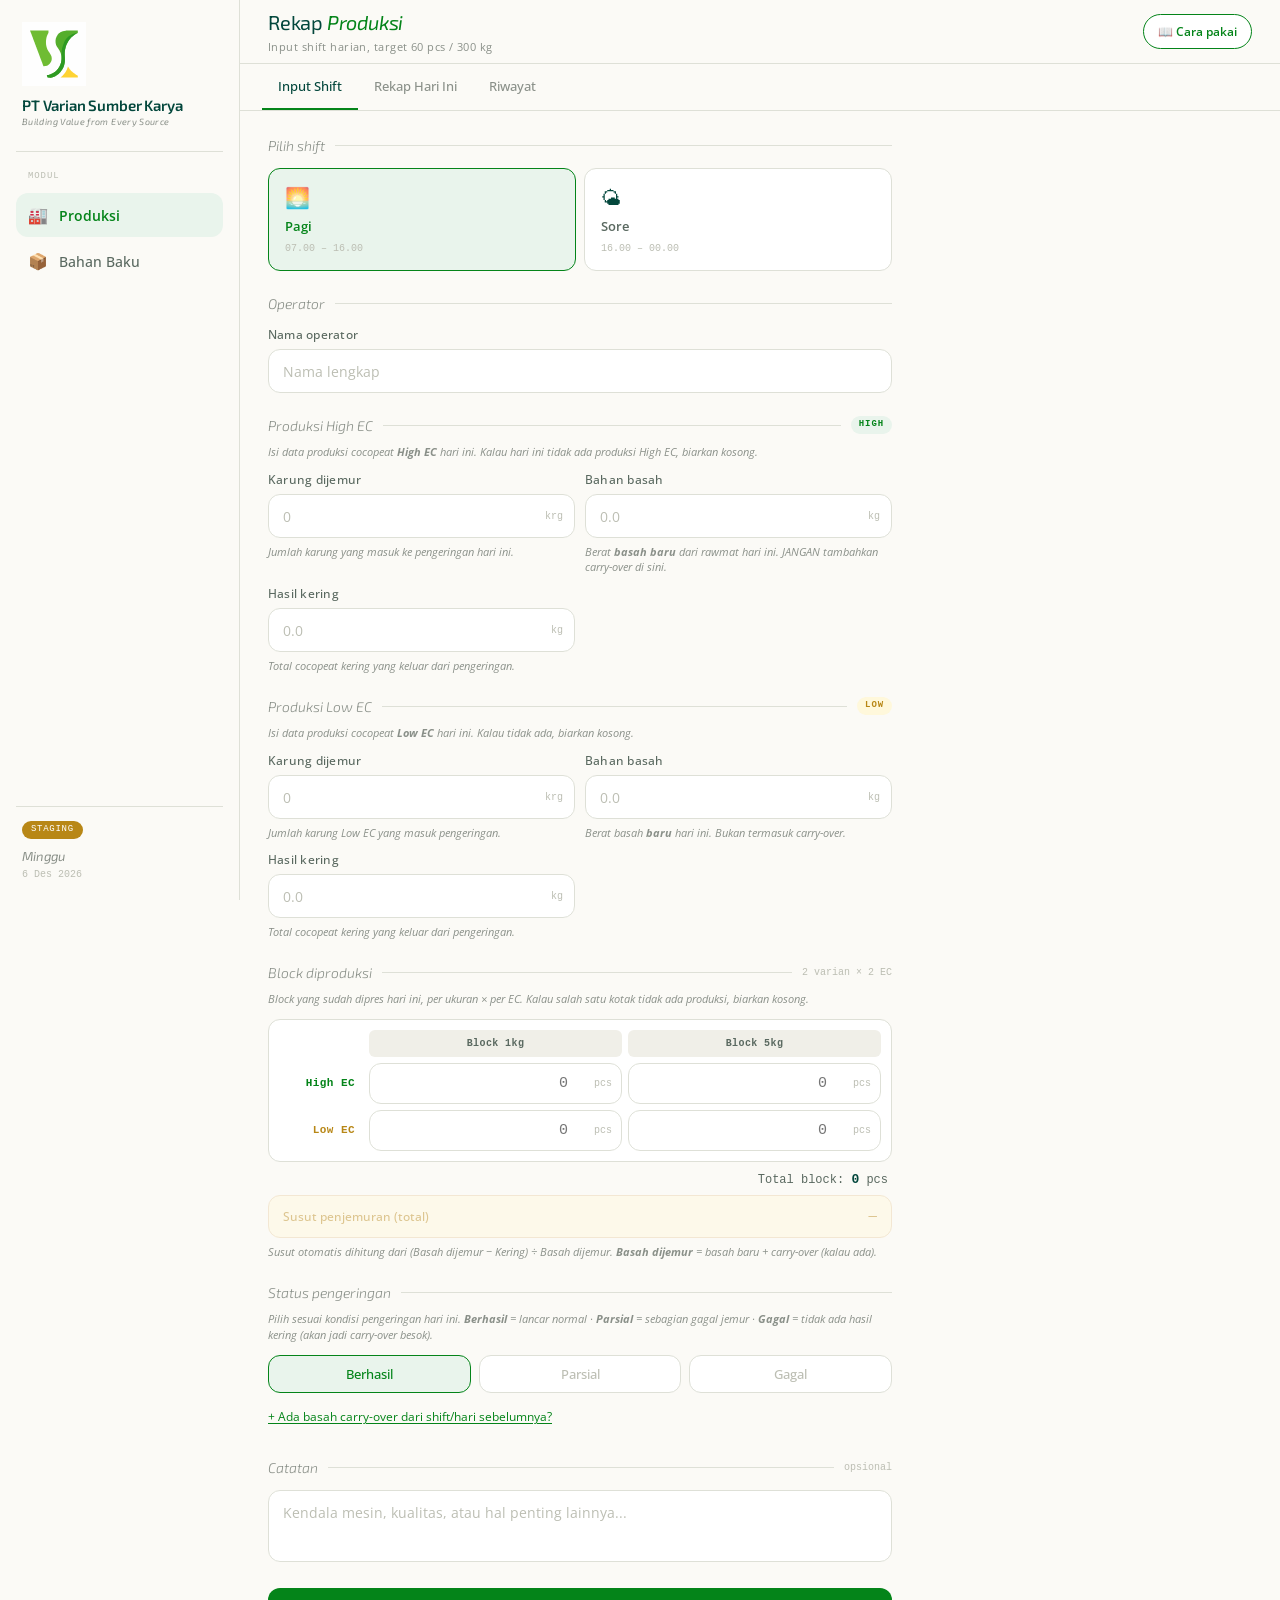
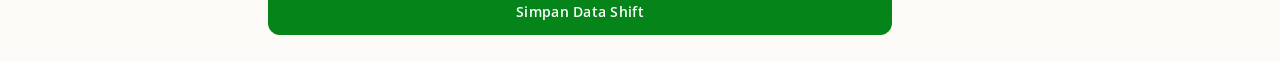
==== commit f3356348: "feat(v8.2): block varian 1kg/5kg + target baru (100/10/150)" ====
--- a/index.html
+++ b/index.html
@@ -401,6 +401,20 @@
 .rc-stats span{color:var(--brown);}
 .rc-stats span strong{color:var(--char);font-weight:600;}
 
+/* Block matrix 2x2 (varian × EC) — v8.2 */
+.block-matrix{display:grid;grid-template-columns:84px 1fr 1fr;gap:6px;margin-top:8px;background:white;border:1px solid var(--border);border-radius:var(--r);padding:10px;}
+.bm-cell-empty{}
+.bm-head{font-family:var(--mono);font-size:10px;font-weight:600;color:var(--brown);text-align:center;padding:6px 4px;letter-spacing:.04em;background:var(--cream2);border-radius:6px;}
+.bm-rowlabel{font-family:var(--mono);font-size:11px;font-weight:600;display:flex;align-items:center;justify-content:flex-end;padding-right:8px;letter-spacing:.04em;}
+.bm-rowlabel.high{color:var(--leaf);}
+.bm-rowlabel.low{color:var(--amber);}
+.bm-input{position:relative;}
+.bm-input input{width:100%;padding:11px 38px 11px 12px;border:1.5px solid var(--border);border-radius:var(--r);background:white;color:var(--char);font-family:var(--mono);font-size:15px;font-weight:500;outline:none;transition:all .15s;-webkit-appearance:none;text-align:right;}
+.bm-input input:focus{border-color:var(--leaf2);box-shadow:0 0 0 3px rgba(79,138,92,.09);}
+.bm-unit{position:absolute;right:10px;top:50%;transform:translateY(-50%);font-family:var(--mono);font-size:10px;color:var(--stone);pointer-events:none;}
+.bm-total{margin-top:8px;font-family:var(--mono);font-size:12px;color:var(--brown);text-align:right;padding-right:4px;}
+.bm-total strong{color:var(--char);font-weight:600;font-size:13px;}
+
 /* Outcome selector (NC-G carry-over) */
 .outcome-row{display:flex;gap:8px;margin-bottom:10px;}
 .outcome-btn{flex:1;padding:9px 0;border-radius:var(--r);border:1.5px solid var(--border);background:white;font-size:13px;font-weight:500;color:var(--stone);cursor:pointer;transition:all .15s;touch-action:manipulation;font-family:var(--sans);}
@@ -645,11 +659,6 @@
         <div class="f-wrap"><input type="number" id="inp-kering-high" placeholder="0.0" min="0" step="0.1" inputmode="decimal"><span class="f-unit">kg</span></div>
         <div class="f-hint">Total cocopeat kering yang keluar dari pengeringan.</div>
       </div>
-      <div class="field">
-        <label class="f-label">Block jadi</label>
-        <div class="f-wrap"><input type="number" id="inp-block-high" placeholder="0" min="0" inputmode="numeric"><span class="f-unit">pcs</span></div>
-        <div class="f-hint">Jumlah block yang sudah dipres jadi (siap kirim).</div>
-      </div>
     </div>
 
     <div class="sec"><span class="sec-title">Produksi Low EC</span><span class="sec-line"></span><span class="ec-pill low">Low</span></div>
@@ -670,12 +679,22 @@
         <div class="f-wrap"><input type="number" id="inp-kering-low" placeholder="0.0" min="0" step="0.1" inputmode="decimal"><span class="f-unit">kg</span></div>
         <div class="f-hint">Total cocopeat kering yang keluar dari pengeringan.</div>
       </div>
-      <div class="field">
-        <label class="f-label">Block jadi</label>
-        <div class="f-wrap"><input type="number" id="inp-block-low" placeholder="0" min="0" inputmode="numeric"><span class="f-unit">pcs</span></div>
-        <div class="f-hint">Jumlah block Low EC yang sudah dipres jadi.</div>
-      </div>
-    </div>
+    </div>
+
+    <div class="sec"><span class="sec-title">Block diproduksi</span><span class="sec-line"></span><span class="sec-tag">2 varian × 2 EC</span></div>
+    <span class="sec-hint">Block yang sudah dipres hari ini, per ukuran × per EC. Kalau salah satu kotak tidak ada produksi, biarkan kosong.</span>
+    <div class="block-matrix">
+      <div class="bm-cell-empty"></div>
+      <div class="bm-head bm-head-1kg">Block 1kg</div>
+      <div class="bm-head bm-head-5kg">Block 5kg</div>
+      <div class="bm-rowlabel high">High EC</div>
+      <div class="bm-input"><input type="number" id="inp-block-1kg-high" placeholder="0" min="0" inputmode="numeric"><span class="bm-unit">pcs</span></div>
+      <div class="bm-input"><input type="number" id="inp-block-5kg-high" placeholder="0" min="0" inputmode="numeric"><span class="bm-unit">pcs</span></div>
+      <div class="bm-rowlabel low">Low EC</div>
+      <div class="bm-input"><input type="number" id="inp-block-1kg-low" placeholder="0" min="0" inputmode="numeric"><span class="bm-unit">pcs</span></div>
+      <div class="bm-input"><input type="number" id="inp-block-5kg-low" placeholder="0" min="0" inputmode="numeric"><span class="bm-unit">pcs</span></div>
+    </div>
+    <div class="bm-total">Total block: <strong id="bm-total-val">0</strong> pcs</div>
 
     <div class="susut-row" id="susut-row" style="opacity:.45">
       <span class="susut-lbl">Susut penjemuran (total)</span>
@@ -743,14 +762,19 @@
       </div>
     </div>
     <div class="prog-card">
-      <div class="prog-head"><span class="prog-lbl">Block vs Target</span><span class="prog-pct" id="r-pct">—</span></div>
-      <div class="prog-track"><div class="prog-fill" id="r-bar" style="width:0%"></div></div>
-      <div class="prog-foot"><span>Target: <strong>60 pcs</strong></span><span>Susut: <strong id="r-susut">—</strong></span></div>
+      <div class="prog-head"><span class="prog-lbl">Block 1kg vs Target</span><span class="prog-pct" id="r-pct-1kg">—</span></div>
+      <div class="prog-track"><div class="prog-fill" id="r-bar-1kg" style="width:0%"></div></div>
+      <div class="prog-foot"><span>Target: <strong>100 pcs</strong></span><span id="r-1kg-sisa"></span></div>
+    </div>
+    <div class="prog-card">
+      <div class="prog-head"><span class="prog-lbl">Block 5kg vs Target</span><span class="prog-pct" id="r-pct-5kg">—</span></div>
+      <div class="prog-track"><div class="prog-fill" id="r-bar-5kg" style="width:0%"></div></div>
+      <div class="prog-foot"><span>Target: <strong>10 pcs</strong></span><span id="r-5kg-sisa"></span></div>
     </div>
     <div class="prog-card">
       <div class="prog-head"><span class="prog-lbl">Kering vs Target</span><span class="prog-pct" id="r-kering-pct">—</span></div>
       <div class="prog-track"><div class="prog-fill" id="r-kering-bar" style="width:0%"></div></div>
-      <div class="prog-foot"><span>Target: <strong>300 kg</strong></span><span id="r-kering-sisa"></span></div>
+      <div class="prog-foot"><span>Target: <strong>150 kg</strong></span><span id="r-kering-sisa"></span><span>Susut: <strong id="r-susut">—</strong></span></div>
     </div>
     <div class="sec">
       <span class="sec-title">Log per shift</span>
@@ -1083,8 +1107,9 @@
 (function(){
   'use strict';
 
-  var TARGET_BLOCK  = 60;
-  var TARGET_KERING = 300;
+  var TARGET_BLOCK_1KG = 100;
+  var TARGET_BLOCK_5KG = 10;
+  var TARGET_KERING    = 150;
 
   var section = document.getElementById('mod-produksi');
   var $  = window.VSK.$;
@@ -1130,6 +1155,15 @@
     for(var i=0; i<btns.length; i++){
       btns[i].classList.toggle('active', btns[i].getAttribute('data-outcome') === o);
     }
+  }
+
+  function updateBmTotal(){
+    var t = (parseFloat($('inp-block-1kg-high').value) || 0)
+          + (parseFloat($('inp-block-1kg-low').value)  || 0)
+          + (parseFloat($('inp-block-5kg-high').value) || 0)
+          + (parseFloat($('inp-block-5kg-low').value)  || 0);
+    var el = $('bm-total-val');
+    if(el) el.textContent = t;
   }
 
   function resetCarryIn(){
@@ -1168,8 +1202,13 @@
     var basahL   = parseFloat($('inp-basah-low').value)   || 0;
     var keringH  = parseFloat($('inp-kering-high').value) || 0;
     var keringL  = parseFloat($('inp-kering-low').value)  || 0;
-    var blockH   = parseFloat($('inp-block-high').value)  || 0;
-    var blockL   = parseFloat($('inp-block-low').value)   || 0;
+    // Block varian 2x2 — v8.2
+    var block1kgH = parseFloat($('inp-block-1kg-high').value) || 0;
+    var block1kgL = parseFloat($('inp-block-1kg-low').value)  || 0;
+    var block5kgH = parseFloat($('inp-block-5kg-high').value) || 0;
+    var block5kgL = parseFloat($('inp-block-5kg-low').value)  || 0;
+    var blockH = block1kgH + block5kgH;
+    var blockL = block1kgL + block5kgL;
 
     var karung = karungH + karungL;
     var basah  = basahH  + basahL;
@@ -1191,6 +1230,8 @@
       basah: basah,   basahHigh: basahH,   basahLow: basahL,
       kering: kering, keringHigh: keringH, keringLow: keringL,
       block: block,   blockHigh: blockH,   blockLow: blockL,
+      block1kgHigh: block1kgH, block1kgLow: block1kgL,
+      block5kgHigh: block5kgH, block5kgLow: block5kgL,
       outcome: currentOutcome,
       carryInHigh: carryInH, carryInLow: carryInL,
       notes: notes,
@@ -1214,10 +1255,12 @@
        'inp-karung-high','inp-karung-low',
        'inp-basah-high','inp-basah-low',
        'inp-kering-high','inp-kering-low',
-       'inp-block-high','inp-block-low',
+       'inp-block-1kg-high','inp-block-1kg-low',
+       'inp-block-5kg-high','inp-block-5kg-low',
        'inp-notes-prod'].forEach(function(id){
         var el = $(id); if(el) el.value = '';
       });
+      updateBmTotal();
       setOutcome('berhasil');
       resetCarryIn();
       calcSusut();
@@ -1262,13 +1305,19 @@
     var susut = totalDijemur > 0 && tKg <= totalDijemur
       ? ((totalDijemur - tKg) / totalDijemur * 100).toFixed(1) + '%'
       : '—';
-    var pctBlock  = tBl > 0 ? Math.min(Math.round(tBl/TARGET_BLOCK*100),  999) : 0;
+    // Block varian aggregate
+    var tBlk1kgH = tot('block1kgHigh'), tBlk1kgL = tot('block1kgLow');
+    var tBlk5kgH = tot('block5kgHigh'), tBlk5kgL = tot('block5kgLow');
+    var tBlk1kg = tBlk1kgH + tBlk1kgL;
+    var tBlk5kg = tBlk5kgH + tBlk5kgL;
+    var pct1kg = tBlk1kg > 0 ? Math.min(Math.round(tBlk1kg / TARGET_BLOCK_1KG * 100), 999) : 0;
+    var pct5kg = tBlk5kg > 0 ? Math.min(Math.round(tBlk5kg / TARGET_BLOCK_5KG * 100), 999) : 0;
     var pctKering = tKg > 0 ? Math.min(Math.round(tKg/TARGET_KERING*100), 999) : 0;
     var sisaKering = Math.max(TARGET_KERING - tKg, 0).toFixed(1);
 
     $('r-block').innerHTML = tBl + '<sup>pcs</sup>';
     $('r-sub').textContent = entries.length
-      ? pctBlock + '% dari target 60 pcs · ' + entries.length + ' shift masuk'
+      ? tBlk1kg + ' pcs 1kg · ' + tBlk5kg + ' pcs 5kg · ' + entries.length + ' shift masuk'
       : 'Belum ada data hari ini';
 
     // EC cards
@@ -1281,14 +1330,28 @@
     $('r-block-high').textContent  = tBlh;
     $('r-block-low').textContent   = tBlw;
 
-    $('r-pct').textContent        = pctBlock + '%';
+    // Progress 1kg
+    $('r-pct-1kg').textContent = pct1kg + '%';
+    $('r-1kg-sisa').textContent = tBlk1kg < TARGET_BLOCK_1KG
+      ? 'Sisa: ' + (TARGET_BLOCK_1KG - tBlk1kg) + ' pcs'
+      : 'Target tercapai ✓';
+    var bar1 = $('r-bar-1kg');
+    bar1.style.width = Math.min(pct1kg, 100) + '%';
+    bar1.className = 'prog-fill' + (pct1kg < 70 ? ' warn' : '');
+
+    // Progress 5kg
+    $('r-pct-5kg').textContent = pct5kg + '%';
+    $('r-5kg-sisa').textContent = tBlk5kg < TARGET_BLOCK_5KG
+      ? 'Sisa: ' + (TARGET_BLOCK_5KG - tBlk5kg) + ' pcs'
+      : 'Target tercapai ✓';
+    var bar5 = $('r-bar-5kg');
+    bar5.style.width = Math.min(pct5kg, 100) + '%';
+    bar5.className = 'prog-fill' + (pct5kg < 70 ? ' warn' : '');
+
+    // Susut + Kering
     $('r-susut').textContent      = susut;
     $('r-kering-pct').textContent = pctKering + '%';
     $('r-kering-sisa').textContent = tKg < TARGET_KERING ? 'Sisa: ' + sisaKering + ' kg' : 'Target tercapai ✓';
-
-    var bar  = $('r-bar');
-    bar.style.width = Math.min(pctBlock, 100) + '%';
-    bar.className = 'prog-fill' + (pctBlock < 70 ? ' warn' : '');
     var barK = $('r-kering-bar');
     barK.style.width = Math.min(pctKering, 100) + '%';
     barK.className = 'prog-fill' + (pctKering < 70 ? ' warn' : '');
@@ -1339,8 +1402,12 @@
       tBh: tBh, tBll: tBll,
       tKgh: tKgh, tKgl: tKgl,
       tBlh: tBlh, tBlw: tBlw,
+      tBlk1kg: tBlk1kg, tBlk5kg: tBlk5kg,
+      tBlk1kgH: tBlk1kgH, tBlk1kgL: tBlk1kgL,
+      tBlk5kgH: tBlk5kgH, tBlk5kgL: tBlk5kgL,
+      pct1kg: pct1kg, pct5kg: pct5kg,
       tCh: tCh, tCl: tCl, tCarry: tCarry, totalDijemur: totalDijemur,
-      susut: susut, pctBlock: pctBlock
+      susut: susut
     };
   }
 
@@ -1415,8 +1482,13 @@
       var hasLow  = (e.karungLow  + e.basahLow  + e.keringLow  + e.blockLow)  > 0;
       var head = '  [' + String(e.shift).toUpperCase() + '] ' + e.operator;
       var body = '';
-      if(hasHigh) body += '\n     🟢 H: ' + e.karungHigh + ' krg | ' + e.basahHigh + ' kg basah | ' + e.keringHigh + ' kg kering | ' + e.blockHigh + ' pcs';
-      if(hasLow)  body += '\n     🟡 L: ' + e.karungLow  + ' krg | ' + e.basahLow  + ' kg basah | ' + e.keringLow  + ' kg kering | ' + e.blockLow  + ' pcs';
+      function blockBreak(h1, h5){
+        var has = (h1||0) + (h5||0);
+        if(has === 0) return '';
+        return ' [1kg:' + (h1||0) + ' / 5kg:' + (h5||0) + ']';
+      }
+      if(hasHigh) body += '\n     🟢 H: ' + e.karungHigh + ' krg | ' + e.basahHigh + ' kg basah | ' + e.keringHigh + ' kg kering | ' + e.blockHigh + ' pcs' + blockBreak(e.block1kgHigh, e.block5kgHigh);
+      if(hasLow)  body += '\n     🟡 L: ' + e.karungLow  + ' krg | ' + e.basahLow  + ' kg basah | ' + e.keringLow  + ' kg kering | ' + e.blockLow  + ' pcs' + blockBreak(e.block1kgLow, e.block5kgLow);
       if(!body) body = '\n     ' + e.karung + ' krg | ' + e.basah + ' kg basah | ' + e.kering + ' kg kering | ' + e.block + ' pcs';
       return head + body + (e.notes ? '\n     📌 ' + e.notes : '');
     }).join('\n\n');
@@ -1437,16 +1509,19 @@
 
     var msg = '📊 *LAPORAN PRODUKSI — VSK*\n━━━━━━━━━━━━━━━━━\n📅 ' + d + '\n\n' +
       '🟢 *HIGH EC*\n' +
-      '   📦 ' + c.tKh  + ' krg · 💧 ' + c.tBh.toFixed(1)  + ' kg basah · ☀️ ' + c.tKgh.toFixed(1) + ' kg kering · 🧱 ' + c.tBlh + ' pcs\n\n' +
+      '   📦 ' + c.tKh  + ' krg · 💧 ' + c.tBh.toFixed(1)  + ' kg basah · ☀️ ' + c.tKgh.toFixed(1) + ' kg kering\n' +
+      '   🧱 Block: ' + c.tBlk1kgH + ' pcs (1kg) · ' + c.tBlk5kgH + ' pcs (5kg)\n\n' +
       '🟡 *LOW EC*\n' +
-      '   📦 ' + c.tKl  + ' krg · 💧 ' + c.tBll.toFixed(1) + ' kg basah · ☀️ ' + c.tKgl.toFixed(1) + ' kg kering · 🧱 ' + c.tBlw + ' pcs\n\n' +
+      '   📦 ' + c.tKl  + ' krg · 💧 ' + c.tBll.toFixed(1) + ' kg basah · ☀️ ' + c.tKgl.toFixed(1) + ' kg kering\n' +
+      '   🧱 Block: ' + c.tBlk1kgL + ' pcs (1kg) · ' + c.tBlk5kgL + ' pcs (5kg)\n\n' +
       carrySection +
       '🧮 *TOTAL*\n' +
-      '   🧱 Block   : *' + c.tBl + ' pcs* (' + c.pctBlock + '% dari target)\n' +
-      '   📦 Karung  : ' + c.tK + ' krg\n' +
+      '   🧱 Block 1kg : *' + c.tBlk1kg + ' pcs* (' + c.pct1kg + '% dari target 100 pcs)\n' +
+      '   🧱 Block 5kg : *' + c.tBlk5kg + ' pcs* (' + c.pct5kg + '% dari target 10 pcs)\n' +
+      '   📦 Karung   : ' + c.tK + ' krg\n' +
       totalDijemurLine +
-      '   ☀️ Kering  : ' + c.tKg + ' kg\n' +
-      '   📉 Susut   : ' + c.susut + '\n\n' +
+      '   ☀️ Kering   : ' + c.tKg + ' kg (target 150 kg)\n' +
+      '   📉 Susut    : ' + c.susut + '\n\n' +
       '━━━ SHIFT ━━━\n' + lines + '\n━━━━━━━━━━━━━━━━━\n' +
       '_*Confidential VSK Production System Report. It is prohibited to disseminate this information unless written approval is obtained from VSK management.*_\n' +
       '_*©All Right Reserved PT Varian Sumber Karya®*_';
@@ -1497,6 +1572,11 @@
     ['inp-basah-high','inp-basah-low','inp-kering-high','inp-kering-low',
      'inp-carryin-high','inp-carryin-low'].forEach(function(id){
       var el = $(id); if(el) el.addEventListener('input', calcSusut);
+    });
+
+    // Block matrix — live total
+    ['inp-block-1kg-high','inp-block-1kg-low','inp-block-5kg-high','inp-block-5kg-low'].forEach(function(id){
+      var el = $(id); if(el) el.addEventListener('input', updateBmTotal);
     });
 
     // Outcome buttons
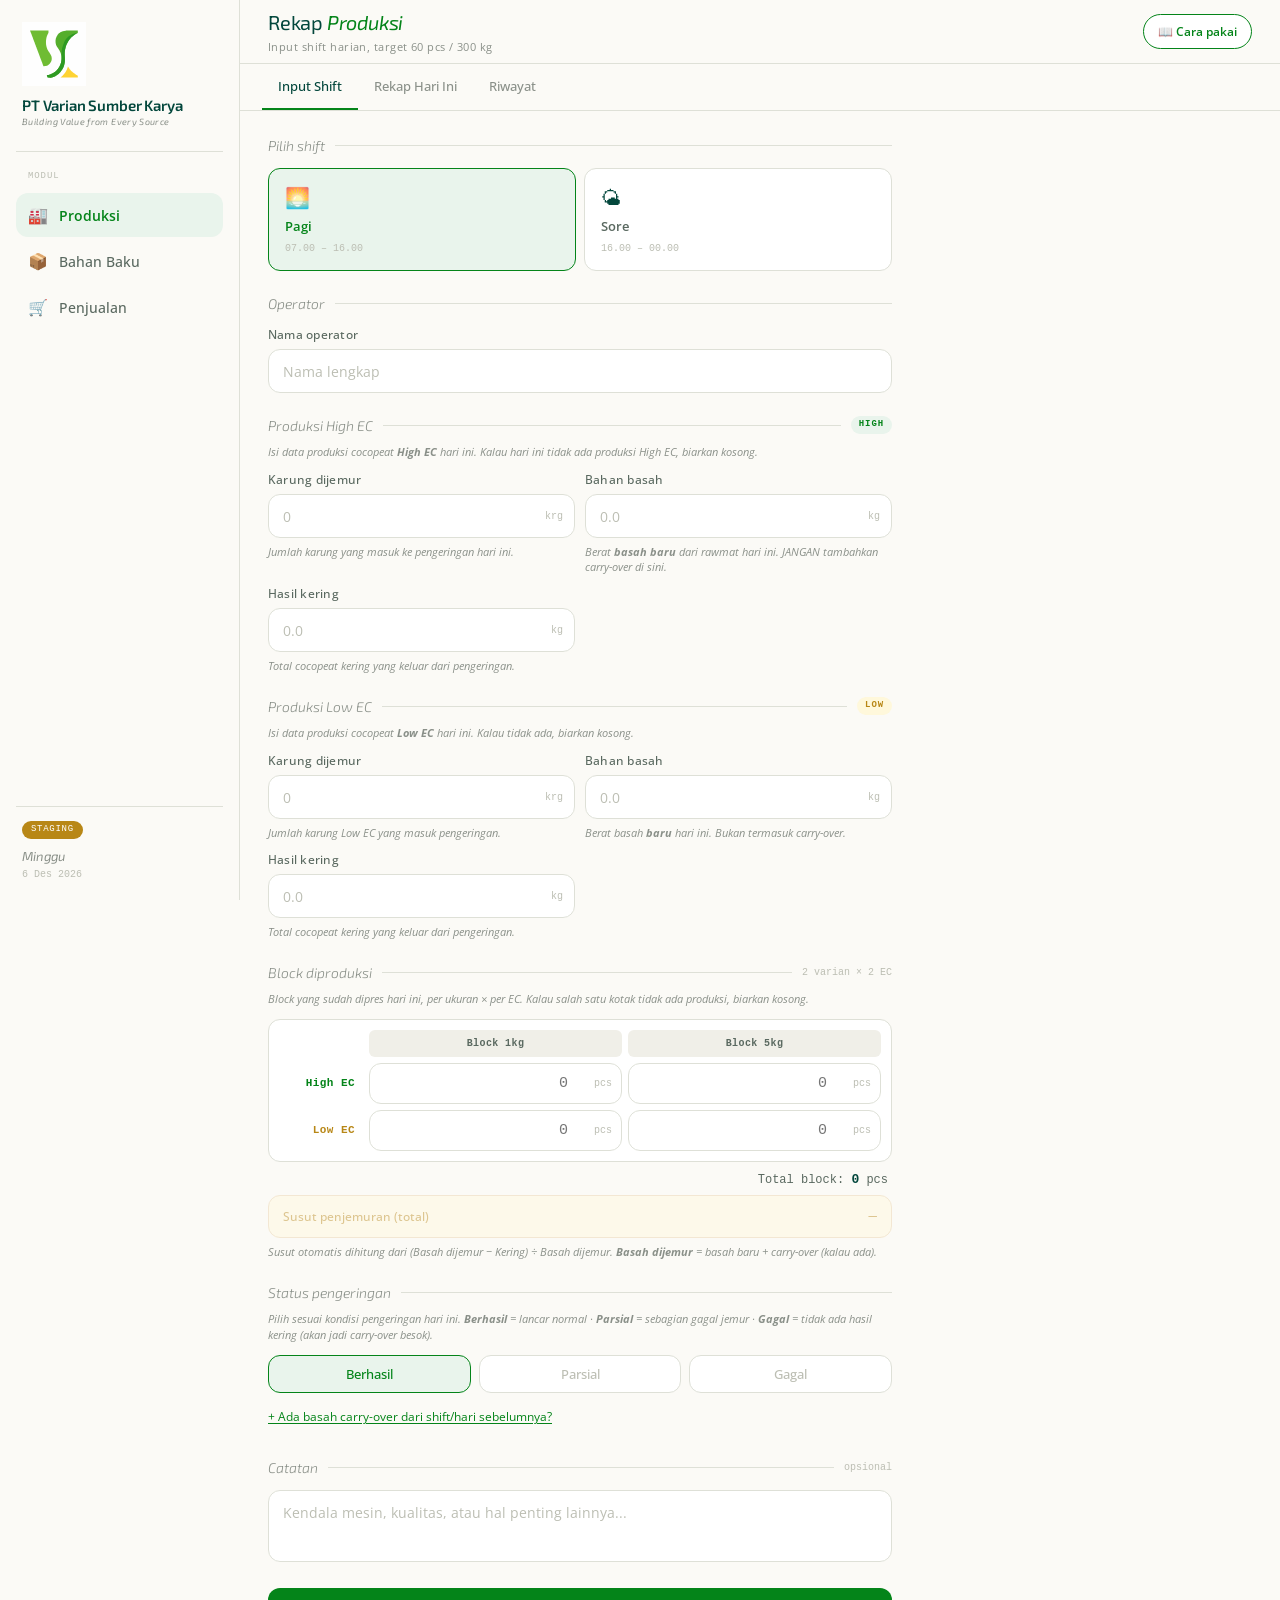
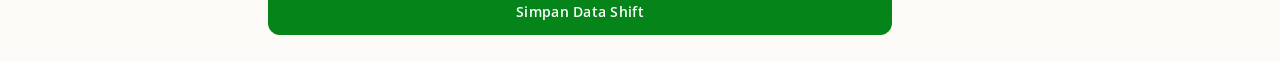
==== commit 4d3d9edd: "Add PRD for Sales Module and related documentation - Introduced a new PRD for the Sales Module (PRD-" ====
--- a/index.html
+++ b/index.html
@@ -436,6 +436,42 @@
 }
 
 /* ═══════════════════════════════════════════════════════════
+   MODULE: PENJUALAN — specific styles
+   ═══════════════════════════════════════════════════════════ */
+.stok-grid{display:grid;grid-template-columns:1fr 1fr 1fr;gap:8px;margin-bottom:10px;}
+.stok-cell{background:white;border:1px solid var(--border);border-radius:var(--r);padding:14px 12px;}
+.stok-cell .st-label{font-size:10px;color:var(--sand);text-transform:uppercase;letter-spacing:.06em;font-family:var(--mono);margin-bottom:4px;}
+.stok-cell .st-val{font-family:var(--mono);font-size:18px;font-weight:600;color:var(--char);}
+.stok-cell .st-val.neg{color:var(--rose);}
+.stok-cell .st-unit{font-family:var(--mono);font-size:10px;color:var(--stone);margin-left:3px;}
+.stok-cell.high-border{border-left:3px solid var(--leaf);}
+.stok-cell.low-border{border-left:3px solid var(--amber);}
+@media (max-width:720px){.stok-grid{grid-template-columns:1fr 1fr;}}
+
+.produk-baris{background:white;border:1.5px solid var(--border);border-radius:var(--r);padding:14px 14px 12px;margin-bottom:8px;position:relative;}
+.produk-baris.has-qty{border-color:var(--leaf2);}
+.pb-head{display:flex;align-items:center;justify-content:space-between;margin-bottom:10px;}
+.pb-type{font-family:var(--sans);font-size:13px;font-weight:600;color:var(--char);}
+.pb-remove{border:none;background:transparent;color:var(--stone);font-size:18px;cursor:pointer;padding:0 4px;line-height:1;touch-action:manipulation;}
+.pb-remove:hover{color:var(--rose);}
+.pb-fields{display:grid;grid-template-columns:1fr 1fr 1fr;gap:8px;}
+.pb-stock-hint{font-family:var(--mono);font-size:10px;color:var(--stone);margin-top:4px;}
+.pb-stock-hint.warn{color:var(--amber);}
+.pb-stock-hint.over{color:var(--rose);}
+
+.trx-card{background:white;border:1px solid var(--border);border-radius:14px;overflow:hidden;margin-bottom:8px;}
+.trx-head{display:flex;align-items:center;justify-content:space-between;padding:10px 14px;border-bottom:1px solid var(--cream2);}
+.trx-id{font-family:var(--mono);font-size:10px;color:var(--stone);}
+.trx-buyer{font-size:14px;font-weight:600;color:var(--char);}
+.trx-do{font-family:var(--mono);font-size:10px;color:var(--sand);}
+.trx-body{padding:10px 14px;}
+.trx-produk-row{display:flex;flex-wrap:wrap;gap:4px 10px;font-family:var(--mono);font-size:11px;color:var(--brown);margin-bottom:6px;}
+.trx-produk-row span strong{color:var(--char);font-weight:600;}
+.trx-nilai{font-family:var(--mono);font-size:13px;font-weight:500;color:var(--leaf);}
+.trx-meta{font-family:var(--mono);font-size:10px;color:var(--stone);margin-top:3px;}
+.tbl-status.submitted{background:var(--leaf-bg);color:var(--leaf);}
+
+/* ═══════════════════════════════════════════════════════════
    RESPONSIVE — collapse sidebar pada layar sempit
    ═══════════════════════════════════════════════════════════ */
 @media (max-width: 720px){
@@ -487,6 +523,10 @@
       <span class="side-item-icon">📦</span>
       <span>Bahan Baku</span>
       <span class="side-item-meta" id="side-rawmat-meta" style="display:none">●</span>
+    </button>
+    <button class="side-item" data-go="penjualan" type="button">
+      <span class="side-item-icon">🛒</span>
+      <span>Penjualan</span>
     </button>
   </nav>
 
@@ -982,6 +1022,219 @@
   </div>
 </section>
 
+<!-- ───────── MODULE: PENJUALAN ───────── -->
+<section class="module" data-module="penjualan" id="mod-penjualan">
+  <header class="topbar">
+    <div class="topbar-left">
+      <div class="topbar-title">Modul <em>Penjualan</em></div>
+      <div class="topbar-sub">Catat keluar gudang — Kering, Block 1kg, Block 5kg</div>
+    </div>
+  </header>
+
+  <nav class="subnav" id="penjualan-subnav">
+    <button class="subnav-btn active" data-pane="stok" type="button">Stok Tersedia</button>
+    <button class="subnav-btn" data-pane="input" type="button">Input Penjualan</button>
+    <button class="subnav-btn" data-pane="riwayat" type="button">Riwayat</button>
+  </nav>
+
+  <!-- ── PAGE: Stok Tersedia ── -->
+  <div class="page active" data-pane="stok" id="pjl-page-stok">
+    <div class="sec">
+      <span class="sec-title">Stok Finished Goods</span>
+      <div class="sec-line"></div>
+      <button class="sec-refresh" id="pjl-refresh-stok" type="button">↻ Refresh</button>
+    </div>
+
+    <div id="pjl-stok-content">
+      <div class="empty"><div class="empty-icon">⏳</div><div class="empty-h">Memuat stok...</div></div>
+    </div>
+
+    <div class="sec" style="margin-top:18px;">
+      <span class="sec-title">Rekap bulan ini</span>
+      <div class="sec-line"></div>
+      <span class="sec-tag" id="pjl-rekap-bulan-label"></span>
+    </div>
+    <div id="pjl-rekap-content">
+      <div class="empty"><div class="empty-icon">⏳</div><div class="empty-h">Memuat rekap...</div></div>
+    </div>
+  </div>
+
+  <!-- ── PAGE: Input Penjualan ── -->
+  <div class="page" data-pane="input" id="pjl-page-input">
+
+    <!-- Info stok mini -->
+    <div class="sec">
+      <span class="sec-title">Stok saat ini</span>
+      <div class="sec-line"></div>
+    </div>
+    <div id="pjl-input-stok-mini">
+      <div class="empty"><div class="empty-icon">⏳</div><div class="empty-h">Memuat...</div></div>
+    </div>
+
+    <!-- Form -->
+    <div class="sec" style="margin-top:18px;">
+      <span class="sec-title">Data transaksi</span>
+      <div class="sec-line"></div>
+    </div>
+
+    <div class="grid2">
+      <div class="field">
+        <label class="f-label">Tanggal pengiriman *</label>
+        <div class="f-wrap"><input type="date" id="pjl-tanggal" class="no-unit"></div>
+      </div>
+      <div class="field">
+        <label class="f-label">Buyer / Customer *</label>
+        <div class="f-wrap"><input type="text" id="pjl-buyer" placeholder="Nama buyer" class="no-unit"></div>
+      </div>
+    </div>
+
+    <div class="grid2" style="margin-top:10px;">
+      <div class="field">
+        <label class="f-label">Nomor PO *</label>
+        <div class="f-wrap"><input type="text" id="pjl-po" placeholder="PO-XXXX" class="no-unit"></div>
+      </div>
+      <div class="field">
+        <label class="f-label">Nomor DO / Surat Jalan *</label>
+        <div class="f-wrap"><input type="text" id="pjl-do" placeholder="DO-XXXX" class="no-unit"></div>
+      </div>
+    </div>
+
+    <!-- Produk yang dijual -->
+    <div class="sec" style="margin-top:18px;">
+      <span class="sec-title">Produk yang dijual</span>
+      <div class="sec-line"></div>
+    </div>
+
+    <!-- Kering -->
+    <div class="produk-baris" id="pb-kering">
+      <div class="pb-head">
+        <div class="pb-type">🌿 Kering (cocopeat kering)</div>
+      </div>
+      <div class="pb-fields">
+        <div class="field">
+          <label class="f-label">High EC (kg)</label>
+          <div class="f-wrap">
+            <input type="number" id="pjl-kering-h" min="0" step="0.01" placeholder="0" class="no-unit">
+          </div>
+          <div class="pb-stock-hint" id="hint-kering-h">Stok: —</div>
+        </div>
+        <div class="field">
+          <label class="f-label">Low EC (kg)</label>
+          <div class="f-wrap">
+            <input type="number" id="pjl-kering-l" min="0" step="0.01" placeholder="0" class="no-unit">
+          </div>
+          <div class="pb-stock-hint" id="hint-kering-l">Stok: —</div>
+        </div>
+        <div class="field">
+          <label class="f-label">Harga/kg (IDR)</label>
+          <div class="f-wrap">
+            <input type="number" id="pjl-harga-kering" min="0" step="100" placeholder="0" class="no-unit">
+          </div>
+        </div>
+      </div>
+    </div>
+
+    <!-- Block 1kg -->
+    <div class="produk-baris" id="pb-b1">
+      <div class="pb-head">
+        <div class="pb-type">🧱 Block 1kg</div>
+      </div>
+      <div class="pb-fields">
+        <div class="field">
+          <label class="f-label">High EC (pcs)</label>
+          <div class="f-wrap">
+            <input type="number" id="pjl-b1-h" min="0" step="1" placeholder="0" class="no-unit">
+          </div>
+          <div class="pb-stock-hint" id="hint-b1-h">Stok: —</div>
+        </div>
+        <div class="field">
+          <label class="f-label">Low EC (pcs)</label>
+          <div class="f-wrap">
+            <input type="number" id="pjl-b1-l" min="0" step="1" placeholder="0" class="no-unit">
+          </div>
+          <div class="pb-stock-hint" id="hint-b1-l">Stok: —</div>
+        </div>
+        <div class="field">
+          <label class="f-label">Harga/pcs (IDR)</label>
+          <div class="f-wrap">
+            <input type="number" id="pjl-harga-b1" min="0" step="100" placeholder="0" class="no-unit">
+          </div>
+        </div>
+      </div>
+    </div>
+
+    <!-- Block 5kg -->
+    <div class="produk-baris" id="pb-b5">
+      <div class="pb-head">
+        <div class="pb-type">📦 Block 5kg</div>
+      </div>
+      <div class="pb-fields">
+        <div class="field">
+          <label class="f-label">High EC (pcs)</label>
+          <div class="f-wrap">
+            <input type="number" id="pjl-b5-h" min="0" step="1" placeholder="0" class="no-unit">
+          </div>
+          <div class="pb-stock-hint" id="hint-b5-h">Stok: —</div>
+        </div>
+        <div class="field">
+          <label class="f-label">Low EC (pcs)</label>
+          <div class="f-wrap">
+            <input type="number" id="pjl-b5-l" min="0" step="1" placeholder="0" class="no-unit">
+          </div>
+          <div class="pb-stock-hint" id="hint-b5-l">Stok: —</div>
+        </div>
+        <div class="field">
+          <label class="f-label">Harga/pcs (IDR)</label>
+          <div class="f-wrap">
+            <input type="number" id="pjl-harga-b5" min="0" step="100" placeholder="0" class="no-unit">
+          </div>
+        </div>
+      </div>
+    </div>
+
+    <!-- Total nilai preview -->
+    <div class="hero" style="margin-top:14px;padding:14px 18px;">
+      <div class="hero-label">Total nilai penjualan</div>
+      <div class="hero-val" id="pjl-total-preview"><sup>Rp</sup>0</div>
+    </div>
+
+    <!-- Catatan -->
+    <div class="field" style="margin-top:10px;">
+      <label class="f-label">Catatan (opsional)</label>
+      <div class="f-wrap"><textarea id="pjl-catatan" placeholder="Catatan tambahan..."></textarea></div>
+    </div>
+
+    <button class="btn-main" id="pjl-submit" type="button">Simpan Penjualan</button>
+
+    <div id="pjl-form-error" style="display:none;margin-top:10px;padding:10px 14px;background:var(--rose-bg);border-radius:var(--r);font-size:13px;color:var(--rose);"></div>
+  </div>
+
+  <!-- ── PAGE: Riwayat ── -->
+  <div class="page" data-pane="riwayat" id="pjl-page-riwayat">
+    <div class="sec">
+      <span class="sec-title">Riwayat transaksi</span>
+      <div class="sec-line"></div>
+      <button class="sec-refresh" id="pjl-refresh-riwayat" type="button">↻ Refresh</button>
+    </div>
+
+    <div id="pjl-riwayat-content">
+      <div class="empty"><div class="empty-icon">⏳</div><div class="empty-h">Memuat riwayat...</div></div>
+    </div>
+
+    <!-- Drawer detail + cancel -->
+    <div class="drawer" id="pjl-drawer">
+      <div class="drawer-panel">
+        <div class="drawer-head">
+          <div class="drawer-title" id="pjl-dr-title">Detail transaksi</div>
+          <button class="drawer-close" id="pjl-dr-close" type="button">×</button>
+        </div>
+        <div class="drawer-body" id="pjl-dr-body"></div>
+      </div>
+    </div>
+  </div>
+
+</section>
+
 </main>
 
 <div class="toast" id="toast"></div>
@@ -1081,7 +1334,7 @@
     var saved = 'produksi';
     try {
       var s = localStorage.getItem('vsk-active-module');
-      if(s === 'produksi' || s === 'rawmat') saved = s;
+      if(s === 'produksi' || s === 'rawmat' || s === 'penjualan') saved = s;
     } catch(e){}
     switchModule(saved);
   }
@@ -2245,6 +2498,439 @@
     init();
   }
 })();
+
+/* ═══════════════════════════════════════════════════════════
+   MODULE: PENJUALAN
+   ═══════════════════════════════════════════════════════════ */
+(function(){
+  'use strict';
+
+  var section = document.getElementById('mod-penjualan');
+  var SHEETS_URL = null; // set saat init
+
+  // ── Helpers ───────────────────────────────────────────────
+  function qs(sel){ return section.querySelector(sel); }
+  function fmtRp(n){ return 'Rp ' + Number(n).toLocaleString('id-ID'); }
+  function fmtKg(n){ return parseFloat(n).toFixed(2) + ' kg'; }
+  function pn(v){ var x=parseFloat(v); return isNaN(x)?0:x; }
+
+  function showToast(msg, type){
+    var t = document.getElementById('toast');
+    t.textContent = msg;
+    t.className = 'toast show ' + (type||'');
+    clearTimeout(t._tid);
+    t._tid = setTimeout(function(){ t.className='toast'; }, 2800);
+  }
+
+  function showErr(msg){
+    var el = qs('#pjl-form-error');
+    if(el){ el.style.display = msg ? 'block' : 'none'; el.textContent = msg||''; }
+  }
+
+  // ── State ──────────────────────────────────────────────────
+  var stokCache = null;  // cache stok untuk validasi & hints
+
+  // ── Fetch stok finished goods ─────────────────────────────
+  function fetchStok(cb){
+    fetch(SHEETS_URL + '?action=penjualan-stock')
+      .then(function(r){ return r.json(); })
+      .then(function(d){
+        if(d.ok){ stokCache = d.saldo; }
+        if(cb) cb(d);
+      })
+      .catch(function(e){ if(cb) cb({ok:false,error:String(e)}); });
+  }
+
+  // ── Render: halaman Stok ───────────────────────────────────
+  function renderStok(){
+    var el = document.getElementById('pjl-stok-content');
+    el.innerHTML = '<div class="empty"><div class="empty-icon">⏳</div><div class="empty-h">Memuat stok...</div></div>';
+
+    fetchStok(function(d){
+      if(!d.ok){
+        el.innerHTML = '<div class="empty"><div class="empty-icon">⚠️</div><div class="empty-p">Gagal memuat: '+d.error+'</div></div>';
+        return;
+      }
+      var s = d.saldo;
+      function cell(label, val, unit, isHigh, isNeg){
+        var cls = 'stok-cell ' + (isHigh ? 'high-border' : 'low-border');
+        var negCls = isNeg ? ' neg' : '';
+        return '<div class="'+cls+'"><div class="st-label">'+label+'</div>'
+          +'<div class="st-val'+negCls+'">'+val+'<span class="st-unit">'+unit+'</span></div></div>';
+      }
+      el.innerHTML =
+        '<div class="sec-hint">Produk siap kirim di gudang, real-time dari data produksi dikurangi penjualan.</div>'
+        +'<div class="stok-grid">'
+        + cell('Kering · High EC', s.keringHighKg.toFixed(2), 'kg', true,  s.keringHighKg<0)
+        + cell('Kering · Low EC',  s.keringLowKg.toFixed(2),  'kg', false, s.keringLowKg<0)
+        + '<div></div>'
+        + cell('Block 1kg · High', s.block1kgHigh, 'pcs', true,  s.block1kgHigh<0)
+        + cell('Block 1kg · Low',  s.block1kgLow,  'pcs', false, s.block1kgLow<0)
+        + '<div></div>'
+        + cell('Block 5kg · High', s.block5kgHigh, 'pcs', true,  s.block5kgHigh<0)
+        + cell('Block 5kg · Low',  s.block5kgLow,  'pcs', false, s.block5kgLow<0)
+        + '<div></div>'
+        +'</div>';
+    });
+
+    // Rekap bulan ini
+    var today = new Date();
+    var bulan = today.getFullYear() + '-' + String(today.getMonth()+1).padStart(2,'0');
+    document.getElementById('pjl-rekap-bulan-label').textContent = bulan;
+    fetchRekap(bulan);
+  }
+
+  function fetchRekap(bulan){
+    var el = document.getElementById('pjl-rekap-content');
+    fetch(SHEETS_URL + '?action=penjualan-rekap&bulan=' + bulan)
+      .then(function(r){ return r.json(); })
+      .then(function(d){
+        if(!d.ok){ el.innerHTML='<div class="empty"><div class="empty-p">Gagal memuat rekap.</div></div>'; return; }
+        if(d.totalTransaksi === 0){
+          el.innerHTML='<div class="empty"><div class="empty-icon">📋</div><div class="empty-h">Belum ada penjualan bulan ini</div></div>';
+          return;
+        }
+        var v = d.volume;
+        el.innerHTML =
+          '<div class="hero" style="margin-bottom:10px;">'
+          +'<div class="hero-label">Total nilai penjualan — '+bulan+' ('+d.totalTransaksi+' transaksi, '+d.buyerCount+' buyer)</div>'
+          +'<div class="hero-val"><sup>Rp</sup>'+Number(d.totalNilai).toLocaleString('id-ID')+'</div>'
+          +'</div>'
+          +'<div class="stok-grid">'
+          +'<div class="stok-cell high-border"><div class="st-label">Kering High</div><div class="st-val">'+v.keringHighKg.toFixed(2)+'<span class="st-unit">kg</span></div></div>'
+          +'<div class="stok-cell low-border"><div class="st-label">Kering Low</div><div class="st-val">'+v.keringLowKg.toFixed(2)+'<span class="st-unit">kg</span></div></div>'
+          +'<div></div>'
+          +'<div class="stok-cell high-border"><div class="st-label">Block 1kg High</div><div class="st-val">'+v.block1kgHigh+'<span class="st-unit">pcs</span></div></div>'
+          +'<div class="stok-cell low-border"><div class="st-label">Block 1kg Low</div><div class="st-val">'+v.block1kgLow+'<span class="st-unit">pcs</span></div></div>'
+          +'<div></div>'
+          +'<div class="stok-cell high-border"><div class="st-label">Block 5kg High</div><div class="st-val">'+v.block5kgHigh+'<span class="st-unit">pcs</span></div></div>'
+          +'<div class="stok-cell low-border"><div class="st-label">Block 5kg Low</div><div class="st-val">'+v.block5kgLow+'<span class="st-unit">pcs</span></div></div>'
+          +'<div></div>'
+          +'</div>';
+      })
+      .catch(function(){ el.innerHTML='<div class="empty"><div class="empty-p">Gagal memuat rekap.</div></div>'; });
+  }
+
+  // ── Render: stok mini di halaman input ────────────────────
+  function renderStokMini(){
+    var el = document.getElementById('pjl-input-stok-mini');
+    fetchStok(function(d){
+      if(!d.ok){ el.innerHTML=''; updateHints(null); return; }
+      var s = d.saldo;
+      el.innerHTML =
+        '<div class="stok-grid" style="margin-bottom:14px;">'
+        +'<div class="stok-cell high-border"><div class="st-label">Kering H</div><div class="st-val">'+s.keringHighKg.toFixed(2)+'<span class="st-unit">kg</span></div></div>'
+        +'<div class="stok-cell low-border"><div class="st-label">Kering L</div><div class="st-val">'+s.keringLowKg.toFixed(2)+'<span class="st-unit">kg</span></div></div>'
+        +'<div></div>'
+        +'<div class="stok-cell high-border"><div class="st-label">B1kg H</div><div class="st-val">'+s.block1kgHigh+'<span class="st-unit">pcs</span></div></div>'
+        +'<div class="stok-cell low-border"><div class="st-label">B1kg L</div><div class="st-val">'+s.block1kgLow+'<span class="st-unit">pcs</span></div></div>'
+        +'<div></div>'
+        +'<div class="stok-cell high-border"><div class="st-label">B5kg H</div><div class="st-val">'+s.block5kgHigh+'<span class="st-unit">pcs</span></div></div>'
+        +'<div class="stok-cell low-border"><div class="st-label">B5kg L</div><div class="st-val">'+s.block5kgLow+'<span class="st-unit">pcs</span></div></div>'
+        +'<div></div>'
+        +'</div>';
+      updateHints(s);
+    });
+  }
+
+  function updateHints(s){
+    function setHint(id, avail, input, unit){
+      var el = document.getElementById(id);
+      if(!el) return;
+      var qty = pn(input ? input.value : 0);
+      if(!s){ el.textContent='Stok: —'; el.className='pb-stock-hint'; return; }
+      if(qty > avail){
+        el.textContent='⚠ Stok '+avail+' '+unit+', diminta '+qty;
+        el.className='pb-stock-hint over';
+      } else if(qty > 0 && qty <= avail){
+        el.textContent='Stok: '+avail+' '+unit+' ✓';
+        el.className='pb-stock-hint';
+      } else {
+        el.textContent='Stok: '+avail+' '+unit;
+        el.className='pb-stock-hint';
+      }
+    }
+    var keringH = qs('#pjl-kering-h');
+    var keringL = qs('#pjl-kering-l');
+    var b1H = qs('#pjl-b1-h');
+    var b1L = qs('#pjl-b1-l');
+    var b5H = qs('#pjl-b5-h');
+    var b5L = qs('#pjl-b5-l');
+    if(s){
+      setHint('hint-kering-h', s.keringHighKg, keringH, 'kg');
+      setHint('hint-kering-l', s.keringLowKg,  keringL, 'kg');
+      setHint('hint-b1-h',     s.block1kgHigh,  b1H,    'pcs');
+      setHint('hint-b1-l',     s.block1kgLow,   b1L,    'pcs');
+      setHint('hint-b5-h',     s.block5kgHigh,  b5H,    'pcs');
+      setHint('hint-b5-l',     s.block5kgLow,   b5L,    'pcs');
+    }
+  }
+
+  // ── Live total preview ─────────────────────────────────────
+  function updateTotal(){
+    var keringH = pn(qs('#pjl-kering-h').value);
+    var keringL = pn(qs('#pjl-kering-l').value);
+    var b1H     = pn(qs('#pjl-b1-h').value);
+    var b1L     = pn(qs('#pjl-b1-l').value);
+    var b5H     = pn(qs('#pjl-b5-h').value);
+    var b5L     = pn(qs('#pjl-b5-l').value);
+    var hK  = pn(qs('#pjl-harga-kering').value);
+    var hB1 = pn(qs('#pjl-harga-b1').value);
+    var hB5 = pn(qs('#pjl-harga-b5').value);
+    var total = (keringH + keringL) * hK + (b1H + b1L) * hB1 + (b5H + b5L) * hB5;
+    var el = qs('#pjl-total-preview');
+    el.innerHTML = '<sup>Rp</sup>' + Number(total).toLocaleString('id-ID');
+    // Juga update hints (qty bisa berubah)
+    if(stokCache) updateHints(stokCache);
+  }
+
+  // ── Submit penjualan ──────────────────────────────────────
+  function submitPenjualan(){
+    showErr('');
+    var tanggal = qs('#pjl-tanggal').value;
+    var buyer   = qs('#pjl-buyer').value.trim();
+    var po      = qs('#pjl-po').value.trim();
+    var doNum   = qs('#pjl-do').value.trim();
+    if(!tanggal){ showErr('Tanggal wajib diisi.'); return; }
+    if(!buyer)  { showErr('Nama buyer wajib diisi.'); return; }
+    if(!po)     { showErr('Nomor PO wajib diisi.'); return; }
+    if(!doNum)  { showErr('Nomor DO/Surat Jalan wajib diisi.'); return; }
+
+    var keringH = pn(qs('#pjl-kering-h').value);
+    var keringL = pn(qs('#pjl-kering-l').value);
+    var b1H     = pn(qs('#pjl-b1-h').value);
+    var b1L     = pn(qs('#pjl-b1-l').value);
+    var b5H     = pn(qs('#pjl-b5-h').value);
+    var b5L     = pn(qs('#pjl-b5-l').value);
+    var total   = keringH + keringL + b1H + b1L + b5H + b5L;
+    if(total <= 0){ showErr('Minimal 1 produk dengan qty > 0.'); return; }
+
+    var btn = qs('#pjl-submit');
+    btn.disabled = true; btn.textContent = 'Menyimpan...';
+
+    var payload = {
+      type: 'penjualan-save',
+      tanggal: tanggal, buyer: buyer, nomorPO: po, nomorDO: doNum,
+      keringHighKg: keringH, keringLowKg: keringL,
+      block1kgHigh: b1H, block1kgLow: b1L,
+      block5kgHigh: b5H, block5kgLow: b5L,
+      hargaKering:  pn(qs('#pjl-harga-kering').value),
+      hargaBlock1kg: pn(qs('#pjl-harga-b1').value),
+      hargaBlock5kg: pn(qs('#pjl-harga-b5').value),
+      catatan: qs('#pjl-catatan').value.trim(),
+      operator: '', // TODO: ambil dari localStorage jika ada session
+      inputTime: new Date().toISOString()
+    };
+
+    fetch(SHEETS_URL, {
+      method: 'POST',
+      mode: 'no-cors',
+      headers: {'Content-Type':'application/json'},
+      body: JSON.stringify(payload)
+    })
+    .then(function(){
+      // no-cors = buta, anggap sukses, tunggu konfirmasi dari stok baru
+      showToast('✅ Penjualan tersimpan!', 'ok');
+      resetForm();
+      btn.disabled = false; btn.textContent = 'Simpan Penjualan';
+      stokCache = null;
+      // Pindah ke tab stok untuk konfirmasi visual
+      switchPane('stok');
+      renderStok();
+    })
+    .catch(function(e){
+      showErr('Gagal kirim data: ' + e);
+      btn.disabled = false; btn.textContent = 'Simpan Penjualan';
+    });
+  }
+
+  function resetForm(){
+    ['pjl-tanggal','pjl-buyer','pjl-po','pjl-do','pjl-catatan',
+     'pjl-kering-h','pjl-kering-l','pjl-b1-h','pjl-b1-l',
+     'pjl-b5-h','pjl-b5-l','pjl-harga-kering','pjl-harga-b1','pjl-harga-b5']
+    .forEach(function(id){
+      var el = qs('#'+id);
+      if(el) el.value = '';
+    });
+    qs('#pjl-total-preview').innerHTML = '<sup>Rp</sup>0';
+    showErr('');
+  }
+
+  // ── Riwayat ───────────────────────────────────────────────
+  function renderRiwayat(){
+    var el = document.getElementById('pjl-riwayat-content');
+    el.innerHTML = '<div class="empty"><div class="empty-icon">⏳</div><div class="empty-h">Memuat riwayat...</div></div>';
+
+    fetch(SHEETS_URL + '?action=penjualan-riwayat')
+      .then(function(r){ return r.json(); })
+      .then(function(d){
+        if(!d.ok){ el.innerHTML='<div class="empty"><div class="empty-p">Gagal memuat riwayat.</div></div>'; return; }
+        if(!d.transaksi || d.transaksi.length === 0){
+          el.innerHTML='<div class="empty"><div class="empty-icon">🛒</div><div class="empty-h">Belum ada transaksi penjualan</div></div>';
+          return;
+        }
+        var html = '<div class="riwayat-stack">';
+        d.transaksi.forEach(function(t){
+          var statusCls = t.status === 'submitted' ? 'submitted' : 'cancelled';
+          var statusLabel = t.status === 'submitted' ? 'Submit' : 'Cancel';
+          var produkLines = [];
+          if(t.keringHighKg > 0) produkLines.push('<span>Kering H: <strong>'+t.keringHighKg.toFixed(2)+' kg</strong></span>');
+          if(t.keringLowKg  > 0) produkLines.push('<span>Kering L: <strong>'+t.keringLowKg.toFixed(2)+' kg</strong></span>');
+          if(t.block1kgHigh > 0) produkLines.push('<span>Block 1kg H: <strong>'+t.block1kgHigh+' pcs</strong></span>');
+          if(t.block1kgLow  > 0) produkLines.push('<span>Block 1kg L: <strong>'+t.block1kgLow+' pcs</strong></span>');
+          if(t.block5kgHigh > 0) produkLines.push('<span>Block 5kg H: <strong>'+t.block5kgHigh+' pcs</strong></span>');
+          if(t.block5kgLow  > 0) produkLines.push('<span>Block 5kg L: <strong>'+t.block5kgLow+' pcs</strong></span>');
+
+          html += '<div class="trx-card" data-trx="'+encodeURIComponent(JSON.stringify(t))+'">'
+            +'<div class="trx-head">'
+            +'<div><div class="trx-id">'+t.trxId+'</div><div class="trx-buyer">'+t.buyer+'</div><div class="trx-do">DO: '+t.nomorDO+'</div></div>'
+            +'<div style="text-align:right;"><span class="tbl-status '+statusCls+'">'+statusLabel+'</span><div style="font-family:var(--mono);font-size:10px;color:var(--stone);margin-top:4px;">'+t.tanggal+'</div></div>'
+            +'</div>'
+            +'<div class="trx-body">'
+            +'<div class="trx-produk-row">'+produkLines.join('')+'</div>'
+            +(t.totalNilai > 0 ? '<div class="trx-nilai">'+fmtRp(t.totalNilai)+'</div>' : '')
+            +(t.catatan ? '<div class="trx-meta">'+t.catatan+'</div>' : '')
+            +'</div>'
+            +'</div>';
+        });
+        html += '</div>';
+        el.innerHTML = html;
+
+        // Click → drawer detail + cancel
+        el.querySelectorAll('.trx-card').forEach(function(card){
+          card.addEventListener('click', function(){
+            var t = JSON.parse(decodeURIComponent(card.dataset.trx));
+            openDrawer(t);
+          });
+        });
+      })
+      .catch(function(){ el.innerHTML='<div class="empty"><div class="empty-p">Gagal memuat riwayat.</div></div>'; });
+  }
+
+  // ── Drawer detail ─────────────────────────────────────────
+  function openDrawer(t){
+    var drawer = qs('#pjl-drawer');
+    var body   = qs('#pjl-dr-body');
+    qs('#pjl-dr-title').textContent = t.trxId;
+
+    var cancelBtn = t.status === 'submitted'
+      ? '<button class="btn-danger" id="pjl-cancel-btn" type="button">Batalkan transaksi ini</button>' : '';
+    var cancelInfo = t.status === 'cancelled'
+      ? '<div style="background:var(--rose-bg);padding:10px;border-radius:var(--r);font-size:12px;color:var(--rose);margin-top:10px;">Dibatalkan: '+t.cancelReason+'</div>' : '';
+
+    body.innerHTML =
+      '<div class="field"><div class="f-label">Buyer</div><div style="font-size:15px;font-weight:600;color:var(--char);">'+t.buyer+'</div></div>'
+      +'<div class="grid2" style="margin-top:10px;">'
+      +'<div class="field"><div class="f-label">Nomor PO</div><div style="font-family:var(--mono);font-size:13px;">'+t.nomorPO+'</div></div>'
+      +'<div class="field"><div class="f-label">Nomor DO</div><div style="font-family:var(--mono);font-size:13px;">'+t.nomorDO+'</div></div>'
+      +'</div>'
+      +'<div class="grid2" style="margin-top:10px;">'
+      +'<div class="field"><div class="f-label">Tanggal</div><div style="font-family:var(--mono);font-size:13px;">'+t.tanggal+'</div></div>'
+      +'<div class="field"><div class="f-label">Operator</div><div style="font-family:var(--mono);font-size:13px;">'+(t.operator||'—')+'</div></div>'
+      +'</div>'
+      +'<div style="margin-top:14px;padding:12px 14px;background:var(--cream2);border-radius:var(--r);">'
+      +(t.keringHighKg>0?'<div style="font-family:var(--mono);font-size:13px;">Kering High EC: <strong>'+t.keringHighKg.toFixed(2)+' kg</strong></div>':'')
+      +(t.keringLowKg >0?'<div style="font-family:var(--mono);font-size:13px;">Kering Low EC: <strong>'+t.keringLowKg.toFixed(2)+' kg</strong></div>':'')
+      +(t.block1kgHigh>0?'<div style="font-family:var(--mono);font-size:13px;">Block 1kg High: <strong>'+t.block1kgHigh+' pcs</strong></div>':'')
+      +(t.block1kgLow >0?'<div style="font-family:var(--mono);font-size:13px;">Block 1kg Low: <strong>'+t.block1kgLow+' pcs</strong></div>':'')
+      +(t.block5kgHigh>0?'<div style="font-family:var(--mono);font-size:13px;">Block 5kg High: <strong>'+t.block5kgHigh+' pcs</strong></div>':'')
+      +(t.block5kgLow >0?'<div style="font-family:var(--mono);font-size:13px;">Block 5kg Low: <strong>'+t.block5kgLow+' pcs</strong></div>':'')
+      +(t.totalNilai>0?'<div style="margin-top:8px;font-family:var(--mono);font-size:15px;color:var(--leaf);font-weight:600;">'+fmtRp(t.totalNilai)+'</div>':'')
+      +'</div>'
+      +(t.catatan?'<div class="log-note" style="margin:10px 0 0;">'+t.catatan+'</div>':'')
+      + cancelInfo
+      + cancelBtn;
+
+    drawer.classList.add('show');
+
+    var cancelEl = body.querySelector('#pjl-cancel-btn');
+    if(cancelEl){
+      cancelEl.addEventListener('click', function(){
+        var reason = prompt('Alasan pembatalan (wajib):');
+        if(!reason || !reason.trim()){ return; }
+        cancelEl.disabled = true; cancelEl.textContent = 'Membatalkan...';
+        var payload = { type:'penjualan-cancel', trxId:t.trxId, cancelReason:reason.trim(), cancelBy:'' };
+        fetch(SHEETS_URL, {
+          method:'POST', mode:'no-cors',
+          headers:{'Content-Type':'application/json'},
+          body: JSON.stringify(payload)
+        }).then(function(){
+          drawer.classList.remove('show');
+          showToast('Transaksi '+t.trxId+' dibatalkan', 'ok');
+          stokCache = null;
+          renderRiwayat();
+        }).catch(function(e){
+          showToast('Gagal cancel: '+e, 'err');
+          cancelEl.disabled = false; cancelEl.textContent = 'Batalkan transaksi ini';
+        });
+      });
+    }
+  }
+
+  // ── Subnav pane switching ─────────────────────────────────
+  function switchPane(pane){
+    section.querySelectorAll('.subnav-btn').forEach(function(b){
+      b.classList.toggle('active', b.dataset.pane === pane);
+    });
+    section.querySelectorAll('.page').forEach(function(p){
+      p.classList.toggle('active', p.dataset.pane === pane);
+    });
+    // Lazy-load data saat tab dibuka pertama kali
+    if(pane === 'stok')    renderStok();
+    if(pane === 'input')   renderStokMini();
+    if(pane === 'riwayat') renderRiwayat();
+  }
+
+  // ── Init ──────────────────────────────────────────────────
+  function init(){
+    SHEETS_URL = window.VSK.SHEETS_URL;
+
+    // Set tanggal default = hari ini
+    var today = new Date();
+    var yyyy = today.getFullYear();
+    var mm   = String(today.getMonth()+1).padStart(2,'0');
+    var dd   = String(today.getDate()).padStart(2,'0');
+    qs('#pjl-tanggal').value = yyyy+'-'+mm+'-'+dd;
+
+    // Subnav
+    section.querySelectorAll('.subnav-btn').forEach(function(btn){
+      btn.addEventListener('click', function(){ switchPane(btn.dataset.pane); });
+    });
+
+    // Qty input → live total + hints
+    ['pjl-kering-h','pjl-kering-l','pjl-b1-h','pjl-b1-l',
+     'pjl-b5-h','pjl-b5-l','pjl-harga-kering','pjl-harga-b1','pjl-harga-b5']
+    .forEach(function(id){
+      var el = qs('#'+id);
+      if(el) el.addEventListener('input', updateTotal);
+    });
+
+    // Submit
+    qs('#pjl-submit').addEventListener('click', submitPenjualan);
+
+    // Refresh buttons
+    document.getElementById('pjl-refresh-stok').addEventListener('click', function(){ stokCache=null; renderStok(); });
+    document.getElementById('pjl-refresh-riwayat').addEventListener('click', renderRiwayat);
+
+    // Drawer close
+    qs('#pjl-dr-close').addEventListener('click', function(){ qs('#pjl-drawer').classList.remove('show'); });
+    qs('#pjl-drawer').addEventListener('click', function(e){
+      if(e.target === qs('#pjl-drawer')) qs('#pjl-drawer').classList.remove('show');
+    });
+
+    // Load stok saat pertama kali dibuka
+    renderStok();
+  }
+
+  // Tunggu VSK global ready
+  if(document.readyState === 'loading'){
+    document.addEventListener('DOMContentLoaded', function(){
+      if(window.VSK) init(); else document.addEventListener('vsk:ready', init);
+    });
+  } else {
+    if(window.VSK) init(); else document.addEventListener('vsk:ready', init);
+  }
+})();
 </script>
 </body>
 </html>
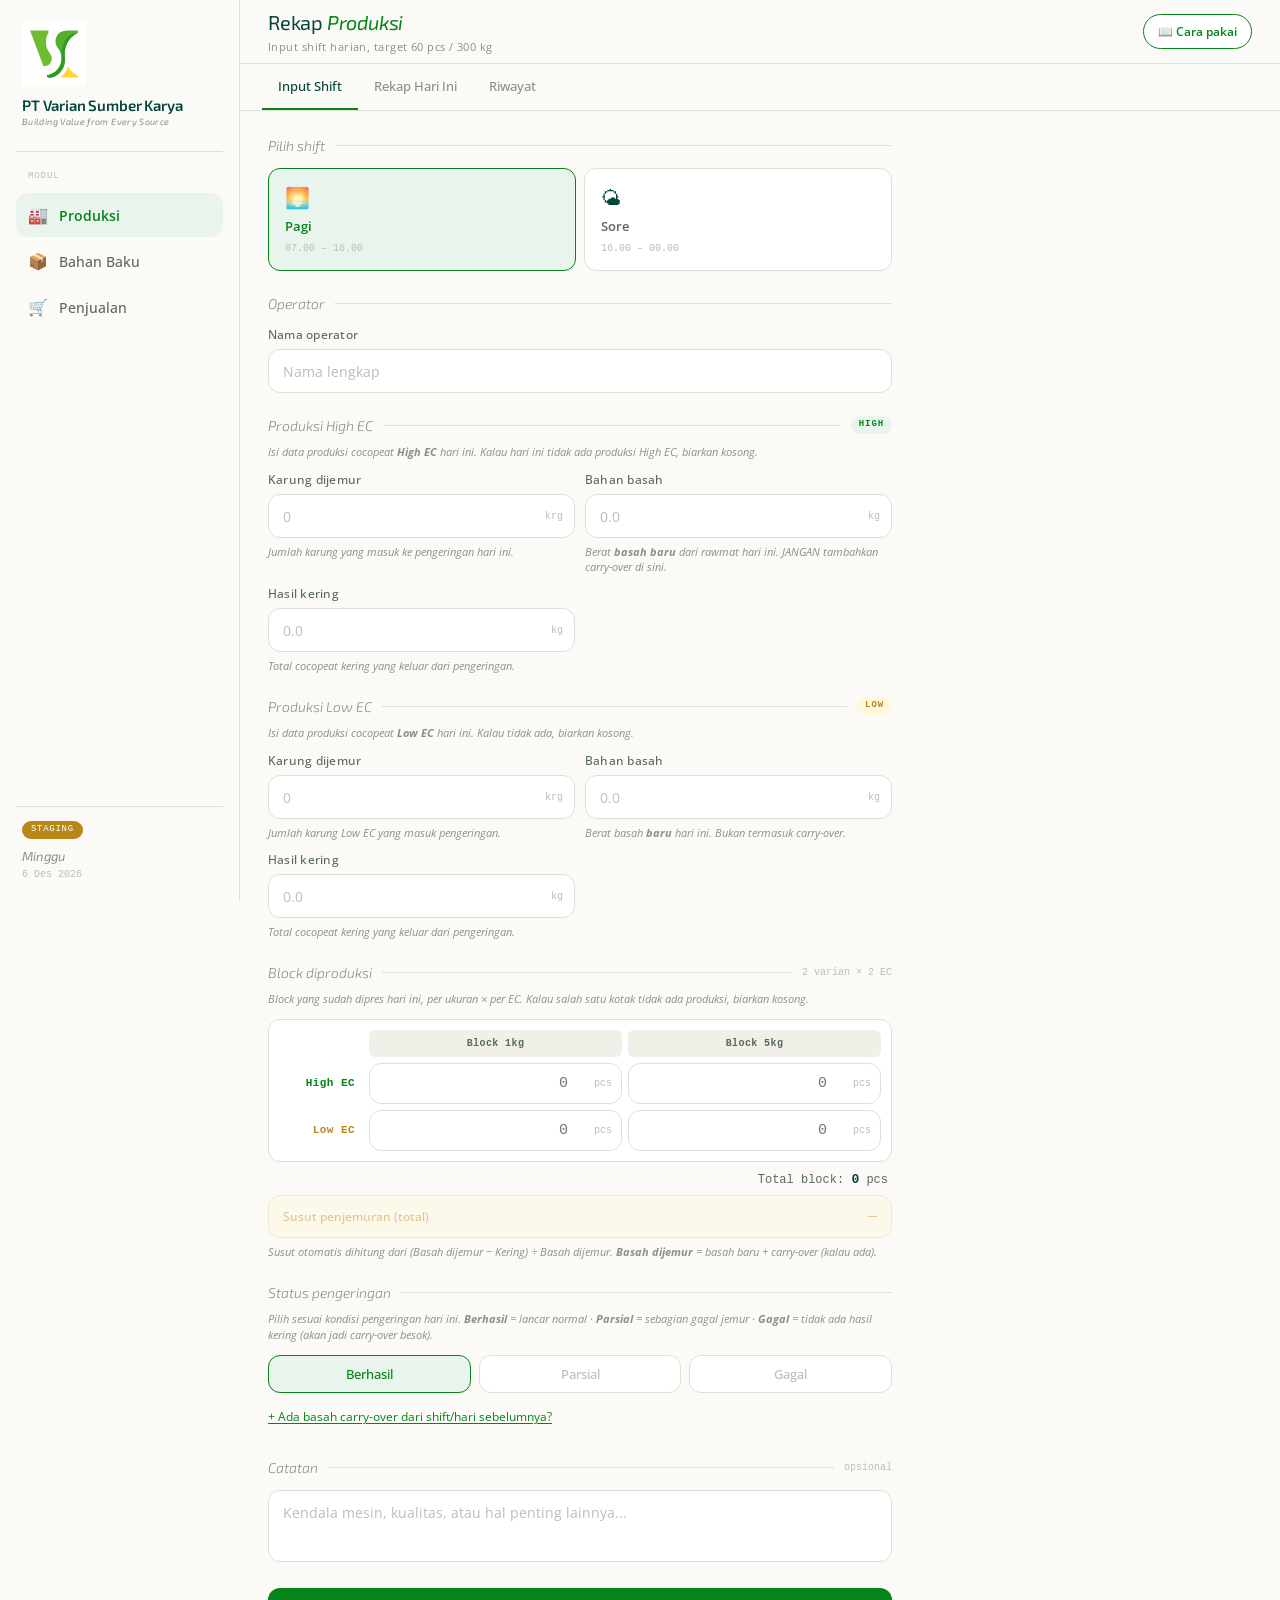
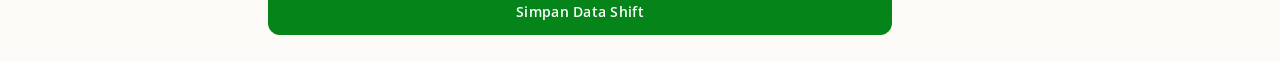
==== commit b460cb39: "feat ; improvement copy text whatsapp report" ====
--- a/index.html
+++ b/index.html
@@ -469,7 +469,39 @@
 .trx-produk-row span strong{color:var(--char);font-weight:600;}
 .trx-nilai{font-family:var(--mono);font-size:13px;font-weight:500;color:var(--leaf);}
 .trx-meta{font-family:var(--mono);font-size:10px;color:var(--stone);margin-top:3px;}
+/* Jenis badge di riwayat + drawer */
+.jenis-badge{display:inline-block;font-size:10px;font-weight:700;padding:2px 7px;border-radius:20px;text-transform:uppercase;letter-spacing:.4px;margin-left:5px;vertical-align:middle;}
+.jenis-badge.sample{background:#fff3cd;color:#856404;}
+.jenis-badge.retur{background:#ffe5d0;color:#c5460a;}
+/* Sample indicator di form input */
+/* Penjualan — line-item table */
+.pjl-line-wrap{margin:8px 0 4px;}
+.pjl-line-table{width:100%;border-collapse:collapse;}
+.pjl-line-table th{font-family:var(--mono);font-size:9px;color:var(--sand);text-transform:uppercase;letter-spacing:.07em;padding:6px 4px;text-align:left;border-bottom:1px solid var(--border2);}
+.pjl-line-table td{padding:5px 3px;vertical-align:top;border-bottom:1px solid var(--border);}
+.pjl-line-table tbody tr:last-child td{border-bottom:none;}
+.pjl-line-select{width:100%;font-family:var(--sans);font-size:12px;border:1px solid var(--border2);border-radius:8px;padding:6px 5px;background:white;color:var(--char);cursor:pointer;min-width:0;}
+.pjl-line-input{width:100%;font-family:var(--mono);font-size:12px;border:1px solid var(--border2);border-radius:8px;padding:6px 5px;background:white;color:var(--char);min-width:0;}
+.pjl-line-unit{font-family:var(--mono);font-size:10px;color:var(--stone);margin-left:2px;white-space:nowrap;}
+.pjl-line-hint{font-family:var(--mono);font-size:10px;color:var(--stone);display:block;margin-top:2px;line-height:1.3;}
+.pjl-line-hint.over{color:var(--rose);}
+.pjl-del-btn{border:none;background:none;cursor:pointer;color:var(--rose);font-size:14px;padding:6px 4px;opacity:.6;line-height:1;}
+.pjl-del-btn:hover{opacity:1;}
+.pjl-add-row-btn{width:100%;margin-top:6px;border:1px dashed var(--border2);background:white;border-radius:var(--r);padding:9px 16px;font-family:var(--sans);font-size:13px;color:var(--brown);cursor:pointer;text-align:center;transition:background .15s;}
+.pjl-add-row-btn:hover{background:var(--cream2);}
+#pjl-sample-indicator{display:none;background:#fff3cd;border:1px solid #ffc107;border-radius:var(--r);padding:8px 12px;font-size:12px;color:#856404;margin-top:8px;font-weight:500;}
+/* Tombol catat retur */
+.btn-retur{background:#fd7e14;color:white;border:none;padding:10px 18px;border-radius:var(--r);font-size:14px;font-weight:600;cursor:pointer;width:100%;margin-top:8px;}
+.btn-retur:hover{background:#e8680a;}
+/* Inline retur form di drawer */
+.retur-form{background:var(--cream2);border-radius:var(--r);padding:14px;margin-top:12px;border:1px solid #fcd3b0;}
+.retur-form-title{font-size:13px;font-weight:700;color:#c5460a;margin-bottom:10px;}
+.retur-form .grid2{margin-top:8px;}
 .tbl-status.submitted{background:var(--leaf-bg);color:var(--leaf);}
+/* Tombol WA laporan */
+.pjl-wa-btn{display:flex;align-items:center;justify-content:center;gap:8px;width:100%;margin-top:18px;padding:13px 16px;background:#25D366;color:white;border:none;border-radius:var(--r);font-family:var(--sans);font-size:14px;font-weight:600;cursor:pointer;transition:background .15s;}
+.pjl-wa-btn:hover{background:#1da851;}
+.pjl-wa-btn:disabled{opacity:.6;cursor:default;}
 
 /* ═══════════════════════════════════════════════════════════
    RESPONSIVE — collapse sidebar pada layar sempit
@@ -1032,13 +1064,13 @@
   </header>
 
   <nav class="subnav" id="penjualan-subnav">
-    <button class="subnav-btn active" data-pane="stok" type="button">Stok Tersedia</button>
-    <button class="subnav-btn" data-pane="input" type="button">Input Penjualan</button>
+    <button class="subnav-btn active" data-pane="input" type="button">Input Penjualan</button>
+    <button class="subnav-btn" data-pane="stok" type="button">Stok Tersedia</button>
     <button class="subnav-btn" data-pane="riwayat" type="button">Riwayat</button>
   </nav>
 
   <!-- ── PAGE: Stok Tersedia ── -->
-  <div class="page active" data-pane="stok" id="pjl-page-stok">
+  <div class="page" data-pane="stok" id="pjl-page-stok">
     <div class="sec">
       <span class="sec-title">Stok Finished Goods</span>
       <div class="sec-line"></div>
@@ -1057,22 +1089,20 @@
     <div id="pjl-rekap-content">
       <div class="empty"><div class="empty-icon">⏳</div><div class="empty-h">Memuat rekap...</div></div>
     </div>
+
+    <div style="padding:4px 0 8px;">
+      <button class="pjl-wa-btn" id="pjl-wa-btn" type="button">
+        <svg xmlns="http://www.w3.org/2000/svg" width="18" height="18" viewBox="0 0 24 24" fill="currentColor"><path d="M17.472 14.382c-.297-.149-1.758-.867-2.03-.967-.273-.099-.471-.148-.67.15-.197.297-.767.966-.94 1.164-.173.199-.347.223-.644.075-.297-.15-1.255-.463-2.39-1.475-.883-.788-1.48-1.761-1.653-2.059-.173-.297-.018-.458.13-.606.134-.133.298-.347.446-.52.149-.174.198-.298.298-.497.099-.198.05-.371-.025-.52-.075-.149-.669-1.612-.916-2.207-.242-.579-.487-.5-.669-.51-.173-.008-.371-.01-.57-.01-.198 0-.52.074-.792.372-.272.297-1.04 1.016-1.04 2.479 0 1.462 1.065 2.875 1.213 3.074.149.198 2.096 3.2 5.077 4.487.709.306 1.262.489 1.694.625.712.227 1.36.195 1.871.118.571-.085 1.758-.719 2.006-1.413.248-.694.248-1.289.173-1.413-.074-.124-.272-.198-.57-.347m-5.421 7.403h-.004a9.87 9.87 0 01-5.031-1.378l-.361-.214-3.741.982.998-3.648-.235-.374a9.86 9.86 0 01-1.51-5.26c.001-5.45 4.436-9.884 9.888-9.884 2.64 0 5.122 1.03 6.988 2.898a9.825 9.825 0 012.893 6.994c-.003 5.45-4.437 9.884-9.885 9.884m8.413-18.297A11.815 11.815 0 0012.05 0C5.495 0 .16 5.335.157 11.892c0 2.096.547 4.142 1.588 5.945L.057 24l6.305-1.654a11.882 11.882 0 005.683 1.448h.005c6.554 0 11.89-5.335 11.893-11.893a11.821 11.821 0 00-3.48-8.413z"/></svg>
+        Salin laporan untuk WhatsApp
+      </button>
+    </div>
   </div>
 
   <!-- ── PAGE: Input Penjualan ── -->
-  <div class="page" data-pane="input" id="pjl-page-input">
-
-    <!-- Info stok mini -->
-    <div class="sec">
-      <span class="sec-title">Stok saat ini</span>
-      <div class="sec-line"></div>
-    </div>
-    <div id="pjl-input-stok-mini">
-      <div class="empty"><div class="empty-icon">⏳</div><div class="empty-h">Memuat...</div></div>
-    </div>
+  <div class="page active" data-pane="input" id="pjl-page-input">
 
     <!-- Form -->
-    <div class="sec" style="margin-top:18px;">
+    <div class="sec" style="margin-top:8px;">
       <span class="sec-title">Data transaksi</span>
       <div class="sec-line"></div>
     </div>
@@ -1090,8 +1120,8 @@
 
     <div class="grid2" style="margin-top:10px;">
       <div class="field">
-        <label class="f-label">Nomor PO *</label>
-        <div class="f-wrap"><input type="text" id="pjl-po" placeholder="PO-XXXX" class="no-unit"></div>
+        <label class="f-label">Nomor Invoice *</label>
+        <div class="f-wrap"><input type="text" id="pjl-po" placeholder="INV-XXXX" class="no-unit"></div>
       </div>
       <div class="field">
         <label class="f-label">Nomor DO / Surat Jalan *</label>
@@ -1099,97 +1129,28 @@
       </div>
     </div>
 
-    <!-- Produk yang dijual -->
+    <!-- Produk yang dijual — line-item table -->
     <div class="sec" style="margin-top:18px;">
       <span class="sec-title">Produk yang dijual</span>
       <div class="sec-line"></div>
     </div>
 
-    <!-- Kering -->
-    <div class="produk-baris" id="pb-kering">
-      <div class="pb-head">
-        <div class="pb-type">🌿 Kering (cocopeat kering)</div>
-      </div>
-      <div class="pb-fields">
-        <div class="field">
-          <label class="f-label">High EC (kg)</label>
-          <div class="f-wrap">
-            <input type="number" id="pjl-kering-h" min="0" step="0.01" placeholder="0" class="no-unit">
-          </div>
-          <div class="pb-stock-hint" id="hint-kering-h">Stok: —</div>
-        </div>
-        <div class="field">
-          <label class="f-label">Low EC (kg)</label>
-          <div class="f-wrap">
-            <input type="number" id="pjl-kering-l" min="0" step="0.01" placeholder="0" class="no-unit">
-          </div>
-          <div class="pb-stock-hint" id="hint-kering-l">Stok: —</div>
-        </div>
-        <div class="field">
-          <label class="f-label">Harga/kg (IDR)</label>
-          <div class="f-wrap">
-            <input type="number" id="pjl-harga-kering" min="0" step="100" placeholder="0" class="no-unit">
-          </div>
-        </div>
-      </div>
-    </div>
-
-    <!-- Block 1kg -->
-    <div class="produk-baris" id="pb-b1">
-      <div class="pb-head">
-        <div class="pb-type">🧱 Block 1kg</div>
-      </div>
-      <div class="pb-fields">
-        <div class="field">
-          <label class="f-label">High EC (pcs)</label>
-          <div class="f-wrap">
-            <input type="number" id="pjl-b1-h" min="0" step="1" placeholder="0" class="no-unit">
-          </div>
-          <div class="pb-stock-hint" id="hint-b1-h">Stok: —</div>
-        </div>
-        <div class="field">
-          <label class="f-label">Low EC (pcs)</label>
-          <div class="f-wrap">
-            <input type="number" id="pjl-b1-l" min="0" step="1" placeholder="0" class="no-unit">
-          </div>
-          <div class="pb-stock-hint" id="hint-b1-l">Stok: —</div>
-        </div>
-        <div class="field">
-          <label class="f-label">Harga/pcs (IDR)</label>
-          <div class="f-wrap">
-            <input type="number" id="pjl-harga-b1" min="0" step="100" placeholder="0" class="no-unit">
-          </div>
-        </div>
-      </div>
-    </div>
-
-    <!-- Block 5kg -->
-    <div class="produk-baris" id="pb-b5">
-      <div class="pb-head">
-        <div class="pb-type">📦 Block 5kg</div>
-      </div>
-      <div class="pb-fields">
-        <div class="field">
-          <label class="f-label">High EC (pcs)</label>
-          <div class="f-wrap">
-            <input type="number" id="pjl-b5-h" min="0" step="1" placeholder="0" class="no-unit">
-          </div>
-          <div class="pb-stock-hint" id="hint-b5-h">Stok: —</div>
-        </div>
-        <div class="field">
-          <label class="f-label">Low EC (pcs)</label>
-          <div class="f-wrap">
-            <input type="number" id="pjl-b5-l" min="0" step="1" placeholder="0" class="no-unit">
-          </div>
-          <div class="pb-stock-hint" id="hint-b5-l">Stok: —</div>
-        </div>
-        <div class="field">
-          <label class="f-label">Harga/pcs (IDR)</label>
-          <div class="f-wrap">
-            <input type="number" id="pjl-harga-b5" min="0" step="100" placeholder="0" class="no-unit">
-          </div>
-        </div>
-      </div>
+    <div class="pjl-line-wrap">
+      <table class="pjl-line-table">
+        <thead>
+          <tr>
+            <th style="width:35%">Produk</th>
+            <th style="width:18%">Type EC</th>
+            <th style="width:22%">Qty</th>
+            <th style="width:20%">Harga/unit (IDR)</th>
+            <th style="width:5%"></th>
+          </tr>
+        </thead>
+        <tbody id="pjl-line-tbody">
+          <!-- rows ditambah via JS addTableRow() -->
+        </tbody>
+      </table>
+      <button class="pjl-add-row-btn" id="pjl-add-row" type="button">+ Tambah baris produk</button>
     </div>
 
     <!-- Total nilai preview -->
@@ -1197,6 +1158,8 @@
       <div class="hero-label">Total nilai penjualan</div>
       <div class="hero-val" id="pjl-total-preview"><sup>Rp</sup>0</div>
     </div>
+    <!-- Sample shipment indicator -->
+    <div id="pjl-sample-indicator">⚠️ Sample Shipment — semua harga 0. Batas: max 2 pcs Block, max 5 kg Kering.</div>
 
     <!-- Catatan -->
     <div class="field" style="margin-top:10px;">
@@ -2612,76 +2575,132 @@
   }
 
   // ── Render: stok mini di halaman input ────────────────────
+  // Prefetch stok ke cache supaya row hints langsung tersedia di form input
   function renderStokMini(){
-    var el = document.getElementById('pjl-input-stok-mini');
     fetchStok(function(d){
-      if(!d.ok){ el.innerHTML=''; updateHints(null); return; }
-      var s = d.saldo;
-      el.innerHTML =
-        '<div class="stok-grid" style="margin-bottom:14px;">'
-        +'<div class="stok-cell high-border"><div class="st-label">Kering H</div><div class="st-val">'+s.keringHighKg.toFixed(2)+'<span class="st-unit">kg</span></div></div>'
-        +'<div class="stok-cell low-border"><div class="st-label">Kering L</div><div class="st-val">'+s.keringLowKg.toFixed(2)+'<span class="st-unit">kg</span></div></div>'
-        +'<div></div>'
-        +'<div class="stok-cell high-border"><div class="st-label">B1kg H</div><div class="st-val">'+s.block1kgHigh+'<span class="st-unit">pcs</span></div></div>'
-        +'<div class="stok-cell low-border"><div class="st-label">B1kg L</div><div class="st-val">'+s.block1kgLow+'<span class="st-unit">pcs</span></div></div>'
-        +'<div></div>'
-        +'<div class="stok-cell high-border"><div class="st-label">B5kg H</div><div class="st-val">'+s.block5kgHigh+'<span class="st-unit">pcs</span></div></div>'
-        +'<div class="stok-cell low-border"><div class="st-label">B5kg L</div><div class="st-val">'+s.block5kgLow+'<span class="st-unit">pcs</span></div></div>'
-        +'<div></div>'
-        +'</div>';
-      updateHints(s);
+      if(d.ok) updateAllRowHints();
     });
   }
 
-  function updateHints(s){
-    function setHint(id, avail, input, unit){
-      var el = document.getElementById(id);
-      if(!el) return;
-      var qty = pn(input ? input.value : 0);
-      if(!s){ el.textContent='Stok: —'; el.className='pb-stock-hint'; return; }
-      if(qty > avail){
-        el.textContent='⚠ Stok '+avail+' '+unit+', diminta '+qty;
-        el.className='pb-stock-hint over';
-      } else if(qty > 0 && qty <= avail){
-        el.textContent='Stok: '+avail+' '+unit+' ✓';
-        el.className='pb-stock-hint';
-      } else {
-        el.textContent='Stok: '+avail+' '+unit;
-        el.className='pb-stock-hint';
+  // ── Table row management ───────────────────────────────────
+  function addTableRow(product, ec, qty, harga){
+    var tbody = qs('#pjl-line-tbody');
+    var tr = document.createElement('tr');
+    tr.className = 'pjl-line-row';
+    tr.innerHTML =
+      '<td>'
+      +'<select class="pjl-line-select pjl-line-product">'
+      +'<option value="">— Pilih produk —</option>'
+      +'<option value="kering">Kering curah</option>'
+      +'<option value="block1kg">Block 1kg</option>'
+      +'<option value="block5kg">Block 5kg</option>'
+      +'<option value="basah" disabled>Basah curah ⏳</option>'
+      +'</select>'
+      +'</td>'
+      +'<td>'
+      +'<select class="pjl-line-select pjl-line-ec">'
+      +'<option value="high">High EC</option>'
+      +'<option value="low">Low EC</option>'
+      +'</select>'
+      +'</td>'
+      +'<td style="white-space:nowrap;">'
+      +'<input type="number" class="pjl-line-input pjl-line-qty" min="0" step="0.01" placeholder="0" style="width:70px;">'
+      +'<span class="pjl-line-unit">—</span>'
+      +'<span class="pjl-line-hint"></span>'
+      +'</td>'
+      +'<td>'
+      +'<input type="number" class="pjl-line-input pjl-line-harga" min="0" step="100" placeholder="0">'
+      +'</td>'
+      +'<td style="text-align:center;">'
+      +'<button class="pjl-del-btn" type="button" title="Hapus baris">✕</button>'
+      +'</td>';
+    tbody.appendChild(tr);
+
+    var selProd  = tr.querySelector('.pjl-line-product');
+    var selEc    = tr.querySelector('.pjl-line-ec');
+    var inpQty   = tr.querySelector('.pjl-line-qty');
+    var inpHarga = tr.querySelector('.pjl-line-harga');
+
+    if(product) selProd.value  = product;
+    if(ec)      selEc.value    = ec;
+    if(qty)     inpQty.value   = qty;
+    if(harga)   inpHarga.value = harga;
+
+    updateRowUnit(tr);
+
+    tr.querySelector('.pjl-del-btn').addEventListener('click', function(){
+      var allRows = qs('#pjl-line-tbody').querySelectorAll('.pjl-line-row');
+      if(allRows.length <= 1){
+        selProd.value = ''; selEc.value = 'high';
+        inpQty.value = ''; inpHarga.value = '';
+        updateRowUnit(tr); updateRowHint(tr); updateTotal();
+        return;
       }
-    }
-    var keringH = qs('#pjl-kering-h');
-    var keringL = qs('#pjl-kering-l');
-    var b1H = qs('#pjl-b1-h');
-    var b1L = qs('#pjl-b1-l');
-    var b5H = qs('#pjl-b5-h');
-    var b5L = qs('#pjl-b5-l');
-    if(s){
-      setHint('hint-kering-h', s.keringHighKg, keringH, 'kg');
-      setHint('hint-kering-l', s.keringLowKg,  keringL, 'kg');
-      setHint('hint-b1-h',     s.block1kgHigh,  b1H,    'pcs');
-      setHint('hint-b1-l',     s.block1kgLow,   b1L,    'pcs');
-      setHint('hint-b5-h',     s.block5kgHigh,  b5H,    'pcs');
-      setHint('hint-b5-l',     s.block5kgLow,   b5L,    'pcs');
-    }
+      tr.parentNode.removeChild(tr);
+      updateTotal();
+    });
+
+    selProd.addEventListener('change', function(){ updateRowUnit(tr); updateRowHint(tr); updateTotal(); });
+    selEc.addEventListener('change',   function(){ updateRowHint(tr); updateTotal(); });
+    inpQty.addEventListener('input',   function(){ updateRowHint(tr); updateTotal(); });
+    inpHarga.addEventListener('input', updateTotal);
+    return tr;
+  }
+
+  function updateRowUnit(tr){
+    var product = tr.querySelector('.pjl-line-product').value;
+    var unitEl  = tr.querySelector('.pjl-line-unit');
+    var inpQty  = tr.querySelector('.pjl-line-qty');
+    if(product === 'kering' || product === 'basah'){
+      unitEl.textContent = 'kg'; inpQty.step = '0.01';
+    } else if(product === 'block1kg' || product === 'block5kg'){
+      unitEl.textContent = 'pcs'; inpQty.step = '1';
+    } else {
+      unitEl.textContent = '—';
+    }
+  }
+
+  function updateRowHint(tr){
+    var product = tr.querySelector('.pjl-line-product').value;
+    var ec      = tr.querySelector('.pjl-line-ec').value;
+    var qty     = pn(tr.querySelector('.pjl-line-qty').value);
+    var hintEl  = tr.querySelector('.pjl-line-hint');
+    if(!stokCache || !product){ hintEl.textContent = ''; return; }
+    var avail = 0, unit = '';
+    if(product==='kering'   && ec==='high'){ avail=stokCache.keringHighKg; unit='kg';  }
+    else if(product==='kering'   && ec==='low') { avail=stokCache.keringLowKg;  unit='kg';  }
+    else if(product==='block1kg' && ec==='high'){ avail=stokCache.block1kgHigh; unit='pcs'; }
+    else if(product==='block1kg' && ec==='low') { avail=stokCache.block1kgLow;  unit='pcs'; }
+    else if(product==='block5kg' && ec==='high'){ avail=stokCache.block5kgHigh; unit='pcs'; }
+    else if(product==='block5kg' && ec==='low') { avail=stokCache.block5kgLow;  unit='pcs'; }
+    else { hintEl.textContent=''; return; }
+    if(qty > avail){
+      hintEl.textContent = '⚠ Stok: '+avail+' '+unit;
+      hintEl.className = 'pjl-line-hint over';
+    } else {
+      hintEl.textContent = 'Stok: '+avail+' '+unit;
+      hintEl.className = 'pjl-line-hint';
+    }
+  }
+
+  function updateAllRowHints(){
+    qs('#pjl-line-tbody').querySelectorAll('.pjl-line-row').forEach(updateRowHint);
   }
 
   // ── Live total preview ─────────────────────────────────────
   function updateTotal(){
-    var keringH = pn(qs('#pjl-kering-h').value);
-    var keringL = pn(qs('#pjl-kering-l').value);
-    var b1H     = pn(qs('#pjl-b1-h').value);
-    var b1L     = pn(qs('#pjl-b1-l').value);
-    var b5H     = pn(qs('#pjl-b5-h').value);
-    var b5L     = pn(qs('#pjl-b5-l').value);
-    var hK  = pn(qs('#pjl-harga-kering').value);
-    var hB1 = pn(qs('#pjl-harga-b1').value);
-    var hB5 = pn(qs('#pjl-harga-b5').value);
-    var total = (keringH + keringL) * hK + (b1H + b1L) * hB1 + (b5H + b5L) * hB5;
-    var el = qs('#pjl-total-preview');
-    el.innerHTML = '<sup>Rp</sup>' + Number(total).toLocaleString('id-ID');
-    // Juga update hints (qty bisa berubah)
-    if(stokCache) updateHints(stokCache);
+    var rows = qs('#pjl-line-tbody').querySelectorAll('.pjl-line-row');
+    var total = 0, hasQty = false, allZeroHarga = true;
+    rows.forEach(function(tr){
+      var qty   = pn(tr.querySelector('.pjl-line-qty').value);
+      var harga = pn(tr.querySelector('.pjl-line-harga').value);
+      total += qty * harga;
+      if(qty > 0) hasQty = true;
+      if(harga > 0) allZeroHarga = false;
+    });
+    qs('#pjl-total-preview').innerHTML = '<sup>Rp</sup>' + Number(total).toLocaleString('id-ID');
+    var ind = qs('#pjl-sample-indicator');
+    if(ind) ind.style.display = (hasQty && allZeroHarga) ? 'block' : 'none';
   }
 
   // ── Submit penjualan ──────────────────────────────────────
@@ -2689,43 +2708,55 @@
     showErr('');
     var tanggal = qs('#pjl-tanggal').value;
     var buyer   = qs('#pjl-buyer').value.trim();
-    var po      = qs('#pjl-po').value.trim();
+    var invoice = qs('#pjl-po').value.trim();
     var doNum   = qs('#pjl-do').value.trim();
-    if(!tanggal){ showErr('Tanggal wajib diisi.'); return; }
-    if(!buyer)  { showErr('Nama buyer wajib diisi.'); return; }
-    if(!po)     { showErr('Nomor PO wajib diisi.'); return; }
-    if(!doNum)  { showErr('Nomor DO/Surat Jalan wajib diisi.'); return; }
-
-    var keringH = pn(qs('#pjl-kering-h').value);
-    var keringL = pn(qs('#pjl-kering-l').value);
-    var b1H     = pn(qs('#pjl-b1-h').value);
-    var b1L     = pn(qs('#pjl-b1-l').value);
-    var b5H     = pn(qs('#pjl-b5-h').value);
-    var b5L     = pn(qs('#pjl-b5-l').value);
-    var total   = keringH + keringL + b1H + b1L + b5H + b5L;
-    if(total <= 0){ showErr('Minimal 1 produk dengan qty > 0.'); return; }
+    if(!tanggal) { showErr('Tanggal wajib diisi.'); return; }
+    if(!buyer)   { showErr('Nama buyer wajib diisi.'); return; }
+    if(!invoice) { showErr('Nomor Invoice wajib diisi.'); return; }
+    if(!doNum)   { showErr('Nomor DO/Surat Jalan wajib diisi.'); return; }
+
+    // Kumpulkan data dari tabel baris produk
+    var rows = qs('#pjl-line-tbody').querySelectorAll('.pjl-line-row');
+    var keringH=0, keringL=0, b1H=0, b1L=0, b5H=0, b5L=0;
+    var hKH=0, hKL=0, hB1H=0, hB1L=0, hB5H=0, hB5L=0;
+    rows.forEach(function(tr){
+      var product = tr.querySelector('.pjl-line-product').value;
+      var ec      = tr.querySelector('.pjl-line-ec').value;
+      var qty     = pn(tr.querySelector('.pjl-line-qty').value);
+      var harga   = pn(tr.querySelector('.pjl-line-harga').value);
+      if(!product || qty <= 0) return;
+      if(product==='kering'   && ec==='high'){ keringH+=qty; hKH=harga; }
+      if(product==='kering'   && ec==='low') { keringL+=qty; hKL=harga; }
+      if(product==='block1kg' && ec==='high'){ b1H+=qty;     hB1H=harga; }
+      if(product==='block1kg' && ec==='low') { b1L+=qty;     hB1L=harga; }
+      if(product==='block5kg' && ec==='high'){ b5H+=qty;     hB5H=harga; }
+      if(product==='block5kg' && ec==='low') { b5L+=qty;     hB5L=harga; }
+    });
+    var totalQty = keringH + keringL + b1H + b1L + b5H + b5L;
+    if(totalQty <= 0){ showErr('Minimal 1 baris produk dengan qty > 0.'); return; }
 
     var btn = qs('#pjl-submit');
     btn.disabled = true; btn.textContent = 'Menyimpan...';
 
     var payload = {
       type: 'penjualan-save',
-      tanggal: tanggal, buyer: buyer, nomorPO: po, nomorDO: doNum,
+      tanggal: tanggal, buyer: buyer,
+      nomorInvoice: invoice, nomorDO: doNum,
       keringHighKg: keringH, keringLowKg: keringL,
       block1kgHigh: b1H, block1kgLow: b1L,
       block5kgHigh: b5H, block5kgLow: b5L,
-      hargaKering:  pn(qs('#pjl-harga-kering').value),
-      hargaBlock1kg: pn(qs('#pjl-harga-b1').value),
-      hargaBlock5kg: pn(qs('#pjl-harga-b5').value),
+      hargaKeringHigh: hKH, hargaKeringLow: hKL,
+      hargaBlock1kgHigh: hB1H, hargaBlock1kgLow: hB1L,
+      hargaBlock5kgHigh: hB5H, hargaBlock5kgLow: hB5L,
       catatan: qs('#pjl-catatan').value.trim(),
-      operator: '', // TODO: ambil dari localStorage jika ada session
+      operator: '',
       inputTime: new Date().toISOString()
     };
 
     fetch(SHEETS_URL, {
       method: 'POST',
       mode: 'no-cors',
-      headers: {'Content-Type':'application/json'},
+      headers: {'Content-Type':'text/plain;charset=utf-8'},
       body: JSON.stringify(payload)
     })
     .then(function(){
@@ -2745,15 +2776,17 @@
   }
 
   function resetForm(){
-    ['pjl-tanggal','pjl-buyer','pjl-po','pjl-do','pjl-catatan',
-     'pjl-kering-h','pjl-kering-l','pjl-b1-h','pjl-b1-l',
-     'pjl-b5-h','pjl-b5-l','pjl-harga-kering','pjl-harga-b1','pjl-harga-b5']
-    .forEach(function(id){
-      var el = qs('#'+id);
-      if(el) el.value = '';
-    });
+    ['pjl-tanggal','pjl-buyer','pjl-po','pjl-do','pjl-catatan']
+    .forEach(function(id){ var el=qs('#'+id); if(el) el.value=''; });
+    // Reset tabel ke 1 baris kosong
+    var tbody = qs('#pjl-line-tbody');
+    tbody.innerHTML = '';
+    addTableRow();
     qs('#pjl-total-preview').innerHTML = '<sup>Rp</sup>0';
     showErr('');
+    // Restore default date
+    var today = new Date();
+    qs('#pjl-tanggal').value = today.getFullYear()+'-'+String(today.getMonth()+1).padStart(2,'0')+'-'+String(today.getDate()).padStart(2,'0');
   }
 
   // ── Riwayat ───────────────────────────────────────────────
@@ -2773,6 +2806,10 @@
         d.transaksi.forEach(function(t){
           var statusCls = t.status === 'submitted' ? 'submitted' : 'cancelled';
           var statusLabel = t.status === 'submitted' ? 'Submit' : 'Cancel';
+          var jenis = t.jenis || 'penjualan';
+          var jenisBadge = '';
+          if(jenis === 'sample') jenisBadge = '<span class="jenis-badge sample">Sample</span>';
+          else if(jenis === 'retur') jenisBadge = '<span class="jenis-badge retur">Retur</span>';
           var produkLines = [];
           if(t.keringHighKg > 0) produkLines.push('<span>Kering H: <strong>'+t.keringHighKg.toFixed(2)+' kg</strong></span>');
           if(t.keringLowKg  > 0) produkLines.push('<span>Kering L: <strong>'+t.keringLowKg.toFixed(2)+' kg</strong></span>');
@@ -2783,7 +2820,7 @@
 
           html += '<div class="trx-card" data-trx="'+encodeURIComponent(JSON.stringify(t))+'">'
             +'<div class="trx-head">'
-            +'<div><div class="trx-id">'+t.trxId+'</div><div class="trx-buyer">'+t.buyer+'</div><div class="trx-do">DO: '+t.nomorDO+'</div></div>'
+            +'<div><div class="trx-id">'+t.trxId+jenisBadge+'</div><div class="trx-buyer">'+t.buyer+'</div><div class="trx-do">DO: '+t.nomorDO+(t.trxRef?' ↩ '+t.trxRef:'')+'</div></div>'
             +'<div style="text-align:right;"><span class="tbl-status '+statusCls+'">'+statusLabel+'</span><div style="font-family:var(--mono);font-size:10px;color:var(--stone);margin-top:4px;">'+t.tanggal+'</div></div>'
             +'</div>'
             +'<div class="trx-body">'
@@ -2811,17 +2848,30 @@
   function openDrawer(t){
     var drawer = qs('#pjl-drawer');
     var body   = qs('#pjl-dr-body');
+    var jenis  = t.jenis || 'penjualan';
     qs('#pjl-dr-title').textContent = t.trxId;
 
-    var cancelBtn = t.status === 'submitted'
+    var jenisBadgeHtml = '';
+    if(jenis === 'sample') jenisBadgeHtml = '<span class="jenis-badge sample" style="margin-left:0;display:block;margin-bottom:6px;">Sample Shipment</span>';
+    else if(jenis === 'retur') jenisBadgeHtml = '<span class="jenis-badge retur" style="margin-left:0;display:block;margin-bottom:6px;">Retur Barang</span>';
+
+    var trxRefInfo = (jenis === 'retur' && t.trxRef)
+      ? '<div style="margin-top:6px;font-size:12px;color:var(--stone);">Referensi transaksi asal: <span style="font-family:var(--mono);color:var(--leaf);font-weight:600;">'+t.trxRef+'</span></div>' : '';
+
+    var cancelBtn = (t.status === 'submitted')
       ? '<button class="btn-danger" id="pjl-cancel-btn" type="button">Batalkan transaksi ini</button>' : '';
-    var cancelInfo = t.status === 'cancelled'
+    var cancelInfo = (t.status === 'cancelled')
       ? '<div style="background:var(--rose-bg);padding:10px;border-radius:var(--r);font-size:12px;color:var(--rose);margin-top:10px;">Dibatalkan: '+t.cancelReason+'</div>' : '';
+    // Tombol retur: hanya untuk penjualan/sample yang submitted (bukan retur, bukan cancelled)
+    var returBtn = (t.status === 'submitted' && jenis !== 'retur')
+      ? '<button class="btn-retur" id="pjl-retur-btn" type="button">↩ Catat Retur Barang</button>' : '';
 
     body.innerHTML =
-      '<div class="field"><div class="f-label">Buyer</div><div style="font-size:15px;font-weight:600;color:var(--char);">'+t.buyer+'</div></div>'
+      jenisBadgeHtml
+      +'<div class="field"><div class="f-label">Buyer</div><div style="font-size:15px;font-weight:600;color:var(--char);">'+t.buyer+'</div></div>'
+      + trxRefInfo
       +'<div class="grid2" style="margin-top:10px;">'
-      +'<div class="field"><div class="f-label">Nomor PO</div><div style="font-family:var(--mono);font-size:13px;">'+t.nomorPO+'</div></div>'
+      +'<div class="field"><div class="f-label">Nomor Invoice</div><div style="font-family:var(--mono);font-size:13px;">'+(t.nomorInvoice||t.nomorPO||'—')+'</div></div>'
       +'<div class="field"><div class="f-label">Nomor DO</div><div style="font-family:var(--mono);font-size:13px;">'+t.nomorDO+'</div></div>'
       +'</div>'
       +'<div class="grid2" style="margin-top:10px;">'
@@ -2839,10 +2889,13 @@
       +'</div>'
       +(t.catatan?'<div class="log-note" style="margin:10px 0 0;">'+t.catatan+'</div>':'')
       + cancelInfo
-      + cancelBtn;
+      + returBtn
+      + cancelBtn
+      + '<div id="pjl-retur-form-area"></div>';
 
     drawer.classList.add('show');
 
+    // ── Handler: Batalkan ──
     var cancelEl = body.querySelector('#pjl-cancel-btn');
     if(cancelEl){
       cancelEl.addEventListener('click', function(){
@@ -2852,7 +2905,7 @@
         var payload = { type:'penjualan-cancel', trxId:t.trxId, cancelReason:reason.trim(), cancelBy:'' };
         fetch(SHEETS_URL, {
           method:'POST', mode:'no-cors',
-          headers:{'Content-Type':'application/json'},
+          headers:{'Content-Type':'text/plain;charset=utf-8'},
           body: JSON.stringify(payload)
         }).then(function(){
           drawer.classList.remove('show');
@@ -2865,6 +2918,95 @@
         });
       });
     }
+
+    // ── Handler: Catat Retur ──
+    var returBtnEl = body.querySelector('#pjl-retur-btn');
+    if(returBtnEl){
+      returBtnEl.addEventListener('click', function(){
+        returBtnEl.style.display = 'none';
+        showReturForm(t, body.querySelector('#pjl-retur-form-area'));
+      });
+    }
+  }
+
+  // ── Inline retur form ─────────────────────────────────────
+  function showReturForm(t, container){
+    var today = new Date();
+    var todayStr = today.getFullYear()+'-'+String(today.getMonth()+1).padStart(2,'0')+'-'+String(today.getDate()).padStart(2,'0');
+
+    // Bangun input qty per produk yang punya qty di transaksi asal
+    var qtyRows = '';
+    if(t.keringHighKg > 0) qtyRows += '<div class="field"><label class="f-label">Kering High EC — maks '+t.keringHighKg.toFixed(2)+' kg</label>'
+      +'<div class="f-wrap"><input type="number" id="rt-kh" min="0" max="'+t.keringHighKg+'" step="0.01" placeholder="0" class="no-unit"><span class="f-unit">kg</span></div></div>';
+    if(t.keringLowKg > 0)  qtyRows += '<div class="field" style="margin-top:8px;"><label class="f-label">Kering Low EC — maks '+t.keringLowKg.toFixed(2)+' kg</label>'
+      +'<div class="f-wrap"><input type="number" id="rt-kl" min="0" max="'+t.keringLowKg+'" step="0.01" placeholder="0" class="no-unit"><span class="f-unit">kg</span></div></div>';
+    if(t.block1kgHigh > 0) qtyRows += '<div class="field" style="margin-top:8px;"><label class="f-label">Block 1kg High — maks '+t.block1kgHigh+' pcs</label>'
+      +'<div class="f-wrap"><input type="number" id="rt-b1h" min="0" max="'+t.block1kgHigh+'" step="1" placeholder="0" class="no-unit"><span class="f-unit">pcs</span></div></div>';
+    if(t.block1kgLow > 0)  qtyRows += '<div class="field" style="margin-top:8px;"><label class="f-label">Block 1kg Low — maks '+t.block1kgLow+' pcs</label>'
+      +'<div class="f-wrap"><input type="number" id="rt-b1l" min="0" max="'+t.block1kgLow+'" step="1" placeholder="0" class="no-unit"><span class="f-unit">pcs</span></div></div>';
+    if(t.block5kgHigh > 0) qtyRows += '<div class="field" style="margin-top:8px;"><label class="f-label">Block 5kg High — maks '+t.block5kgHigh+' pcs</label>'
+      +'<div class="f-wrap"><input type="number" id="rt-b5h" min="0" max="'+t.block5kgHigh+'" step="1" placeholder="0" class="no-unit"><span class="f-unit">pcs</span></div></div>';
+    if(t.block5kgLow > 0)  qtyRows += '<div class="field" style="margin-top:8px;"><label class="f-label">Block 5kg Low — maks '+t.block5kgLow+' pcs</label>'
+      +'<div class="f-wrap"><input type="number" id="rt-b5l" min="0" max="'+t.block5kgLow+'" step="1" placeholder="0" class="no-unit"><span class="f-unit">pcs</span></div></div>';
+
+    container.innerHTML =
+      '<div class="retur-form">'
+      +'<div class="retur-form-title">↩ Form Retur Barang</div>'
+      +'<div class="field"><label class="f-label">Tanggal Retur</label>'
+      +'<div class="f-wrap"><input type="date" id="rt-tanggal" value="'+todayStr+'" class="no-unit"></div></div>'
+      + qtyRows
+      +'<div class="field" style="margin-top:8px;"><label class="f-label">Alasan Retur <span style="color:var(--rose)">*</span></label>'
+      +'<div class="f-wrap"><textarea id="rt-catatan" placeholder="Alasan retur (wajib)..." style="height:56px;"></textarea></div></div>'
+      +'<div id="rt-error" style="display:none;background:var(--rose-bg);padding:8px 12px;border-radius:var(--r);font-size:12px;color:var(--rose);margin-top:8px;"></div>'
+      +'<button class="btn-retur" id="rt-submit" type="button" style="margin-top:10px;">Simpan Retur</button>'
+      +'</div>';
+
+    container.querySelector('#rt-submit').addEventListener('click', function(){
+      var rtanggal = container.querySelector('#rt-tanggal').value;
+      var rcatatan = container.querySelector('#rt-catatan').value.trim();
+      var rKH = pn((container.querySelector('#rt-kh')  || {value:'0'}).value);
+      var rKL = pn((container.querySelector('#rt-kl')  || {value:'0'}).value);
+      var rB1H= pn((container.querySelector('#rt-b1h') || {value:'0'}).value);
+      var rB1L= pn((container.querySelector('#rt-b1l') || {value:'0'}).value);
+      var rB5H= pn((container.querySelector('#rt-b5h') || {value:'0'}).value);
+      var rB5L= pn((container.querySelector('#rt-b5l') || {value:'0'}).value);
+      var rtErr = container.querySelector('#rt-error');
+
+      if(!rtanggal){ rtErr.textContent='Tanggal wajib diisi.'; rtErr.style.display='block'; return; }
+      if(!rcatatan){ rtErr.textContent='Alasan retur wajib diisi.'; rtErr.style.display='block'; return; }
+      if((rKH+rKL+rB1H+rB1L+rB5H+rB5L) <= 0){ rtErr.textContent='Masukkan qty minimal 1 produk.'; rtErr.style.display='block'; return; }
+      rtErr.style.display='none';
+
+      var submitEl = container.querySelector('#rt-submit');
+      submitEl.disabled = true; submitEl.textContent = 'Menyimpan retur...';
+
+      var payload = {
+        type: 'penjualan-retur',
+        trxRef: t.trxId,
+        tanggal: rtanggal,
+        catatan: rcatatan,
+        keringHighKg: rKH, keringLowKg: rKL,
+        block1kgHigh: rB1H, block1kgLow: rB1L,
+        block5kgHigh: rB5H, block5kgLow: rB5L,
+        operator: '',
+        inputTime: new Date().toISOString()
+      };
+
+      fetch(SHEETS_URL, {
+        method:'POST', mode:'no-cors',
+        headers:{'Content-Type':'text/plain;charset=utf-8'},
+        body: JSON.stringify(payload)
+      }).then(function(){
+        qs('#pjl-drawer').classList.remove('show');
+        showToast('✅ Retur dicatat! Stok sudah dikembalikan.', 'ok');
+        stokCache = null;
+        renderRiwayat();
+      }).catch(function(e){
+        rtErr.textContent = 'Gagal kirim: '+e;
+        rtErr.style.display='block';
+        submitEl.disabled = false; submitEl.textContent = 'Simpan Retur';
+      });
+    });
   }
 
   // ── Subnav pane switching ─────────────────────────────────
@@ -2881,29 +3023,119 @@
     if(pane === 'riwayat') renderRiwayat();
   }
 
+  // ── Laporan WhatsApp ─────────────────────────────────────
+  function salinLaporanWA(){
+    var btn = document.getElementById('pjl-wa-btn');
+    var originalHTML = btn ? btn.innerHTML : '';
+    if(btn){ btn.textContent = '⏳ Memuat...'; btn.disabled = true; }
+
+    fetch(SHEETS_URL + '?action=penjualan-riwayat')
+      .then(function(r){ return r.json(); })
+      .then(function(d){
+        if(btn){ btn.disabled = false; btn.innerHTML = originalHTML; }
+        if(!d.ok || !d.transaksi){ showToast('Gagal memuat data penjualan.'); return; }
+
+        // Filter: hari ini + submitted + bukan retur
+        var today = new Date();
+        var todayStr = today.getFullYear()+'-'
+          +String(today.getMonth()+1).padStart(2,'0')+'-'
+          +String(today.getDate()).padStart(2,'0');
+
+        var txToday = d.transaksi.filter(function(t){
+          return t.tanggal === todayStr
+            && t.status === 'submitted'
+            && (t.jenis||'penjualan') !== 'retur';
+        });
+
+        // Tanggal human-readable Bahasa Indonesia
+        var daysId   = ['Minggu','Senin','Selasa','Rabu','Kamis','Jumat','Sabtu'];
+        var monthsId = ['Januari','Februari','Maret','April','Mei','Juni','Juli','Agustus','September','Oktober','November','Desember'];
+        var dateLabel = daysId[today.getDay()]+', '+today.getDate()+' '+monthsId[today.getMonth()]+' '+today.getFullYear();
+
+        var lines = [];
+        lines.push('📦 *Laporan Penjualan VSK*');
+        lines.push('📅 ' + dateLabel);
+        lines.push('');
+
+        if(txToday.length === 0){
+          lines.push('_Belum ada penjualan tercatat hari ini._');
+        } else {
+          var totalNilaiHari = 0;
+          txToday.forEach(function(t, i){
+            lines.push('*' + (i+1) + '. ' + t.buyer + '*');
+            var inv = t.nomorInvoice || t.nomorPO || '—';
+            lines.push('   📋 Invoice: ' + inv + ' | DO: ' + (t.nomorDO||'—'));
+            var produk = [];
+            if(t.keringHighKg > 0) produk.push('Kering High: ' + Number(t.keringHighKg).toFixed(2) + ' kg');
+            if(t.keringLowKg  > 0) produk.push('Kering Low: '  + Number(t.keringLowKg).toFixed(2)  + ' kg');
+            if(t.block1kgHigh > 0) produk.push('Block 1kg High: ' + t.block1kgHigh + ' pcs');
+            if(t.block1kgLow  > 0) produk.push('Block 1kg Low: '  + t.block1kgLow  + ' pcs');
+            if(t.block5kgHigh > 0) produk.push('Block 5kg High: ' + t.block5kgHigh + ' pcs');
+            if(t.block5kgLow  > 0) produk.push('Block 5kg Low: '  + t.block5kgLow  + ' pcs');
+            if(produk.length) lines.push('   📦 ' + produk.join(', '));
+            if(t.totalNilai > 0){
+              lines.push('   💰 ' + fmtRp(t.totalNilai));
+              totalNilaiHari += Number(t.totalNilai);
+            }
+            if((t.jenis||'penjualan') === 'sample') lines.push('   _(Sample shipment)_');
+            if(t.catatan) lines.push('   📝 ' + t.catatan);
+            lines.push('');
+          });
+          lines.push('─────────────────');
+          lines.push('*Total transaksi: ' + txToday.length + '*');
+          if(totalNilaiHari > 0) lines.push('*Total nilai: ' + fmtRp(totalNilaiHari) + '*');
+        }
+
+        lines.push('');
+        if(window.VSK && window.VSK.IS_STAGING){
+          lines.push('*Confidential VSK Production System Report.*');
+          lines.push('*It is prohibited to disseminate this information unless written approval is obtained from VSK management.*');
+          lines.push('*©️All Right Reserved PT Varian Sumber Karya®️*');
+          lines.push('_Staging_');
+        } else {
+          lines.push('*Confidential VSK Selling System Report.*');
+          lines.push('*It is prohibited to disseminate this information unless written approval is obtained from VSK management.*');
+          lines.push('*©️All Right Reserved PT Varian Sumber Karya®️*');
+        }
+
+        var text = lines.join('\n');
+        var waUrl = 'https://chat.whatsapp.com/EeSQDxBgU2yJvMyrne09v9?mode=gi_t';
+
+        navigator.clipboard.writeText(text).then(function(){
+          showToast('✅ Laporan disalin! Paste di grup WhatsApp.');
+          window.open(waUrl, '_blank');
+        }).catch(function(){
+          // Fallback: buka grup saja, user paste manual
+          showToast('Buka WhatsApp dan paste laporan secara manual.');
+          window.open(waUrl, '_blank');
+        });
+      })
+      .catch(function(){
+        if(btn){ btn.disabled = false; btn.innerHTML = originalHTML; }
+        showToast('Gagal memuat data penjualan.');
+      });
+  }
+
   // ── Init ──────────────────────────────────────────────────
   function init(){
     SHEETS_URL = window.VSK.SHEETS_URL;
 
     // Set tanggal default = hari ini
     var today = new Date();
-    var yyyy = today.getFullYear();
-    var mm   = String(today.getMonth()+1).padStart(2,'0');
-    var dd   = String(today.getDate()).padStart(2,'0');
-    qs('#pjl-tanggal').value = yyyy+'-'+mm+'-'+dd;
+    qs('#pjl-tanggal').value = today.getFullYear()+'-'
+      +String(today.getMonth()+1).padStart(2,'0')+'-'
+      +String(today.getDate()).padStart(2,'0');
 
     // Subnav
     section.querySelectorAll('.subnav-btn').forEach(function(btn){
       btn.addEventListener('click', function(){ switchPane(btn.dataset.pane); });
     });
 
-    // Qty input → live total + hints
-    ['pjl-kering-h','pjl-kering-l','pjl-b1-h','pjl-b1-l',
-     'pjl-b5-h','pjl-b5-l','pjl-harga-kering','pjl-harga-b1','pjl-harga-b5']
-    .forEach(function(id){
-      var el = qs('#'+id);
-      if(el) el.addEventListener('input', updateTotal);
-    });
+    // Inisialisasi tabel produk dengan 1 baris kosong
+    addTableRow();
+
+    // Tombol tambah baris
+    qs('#pjl-add-row').addEventListener('click', function(){ addTableRow(); });
 
     // Submit
     qs('#pjl-submit').addEventListener('click', submitPenjualan);
@@ -2911,6 +3143,9 @@
     // Refresh buttons
     document.getElementById('pjl-refresh-stok').addEventListener('click', function(){ stokCache=null; renderStok(); });
     document.getElementById('pjl-refresh-riwayat').addEventListener('click', renderRiwayat);
+
+    // Tombol WA laporan
+    document.getElementById('pjl-wa-btn').addEventListener('click', salinLaporanWA);
 
     // Drawer close
     qs('#pjl-dr-close').addEventListener('click', function(){ qs('#pjl-drawer').classList.remove('show'); });
@@ -2918,8 +3153,8 @@
       if(e.target === qs('#pjl-drawer')) qs('#pjl-drawer').classList.remove('show');
     });
 
-    // Load stok saat pertama kali dibuka
-    renderStok();
+    // Tab aktif default adalah Input → load stok mini
+    renderStokMini();
   }
 
   // Tunggu VSK global ready
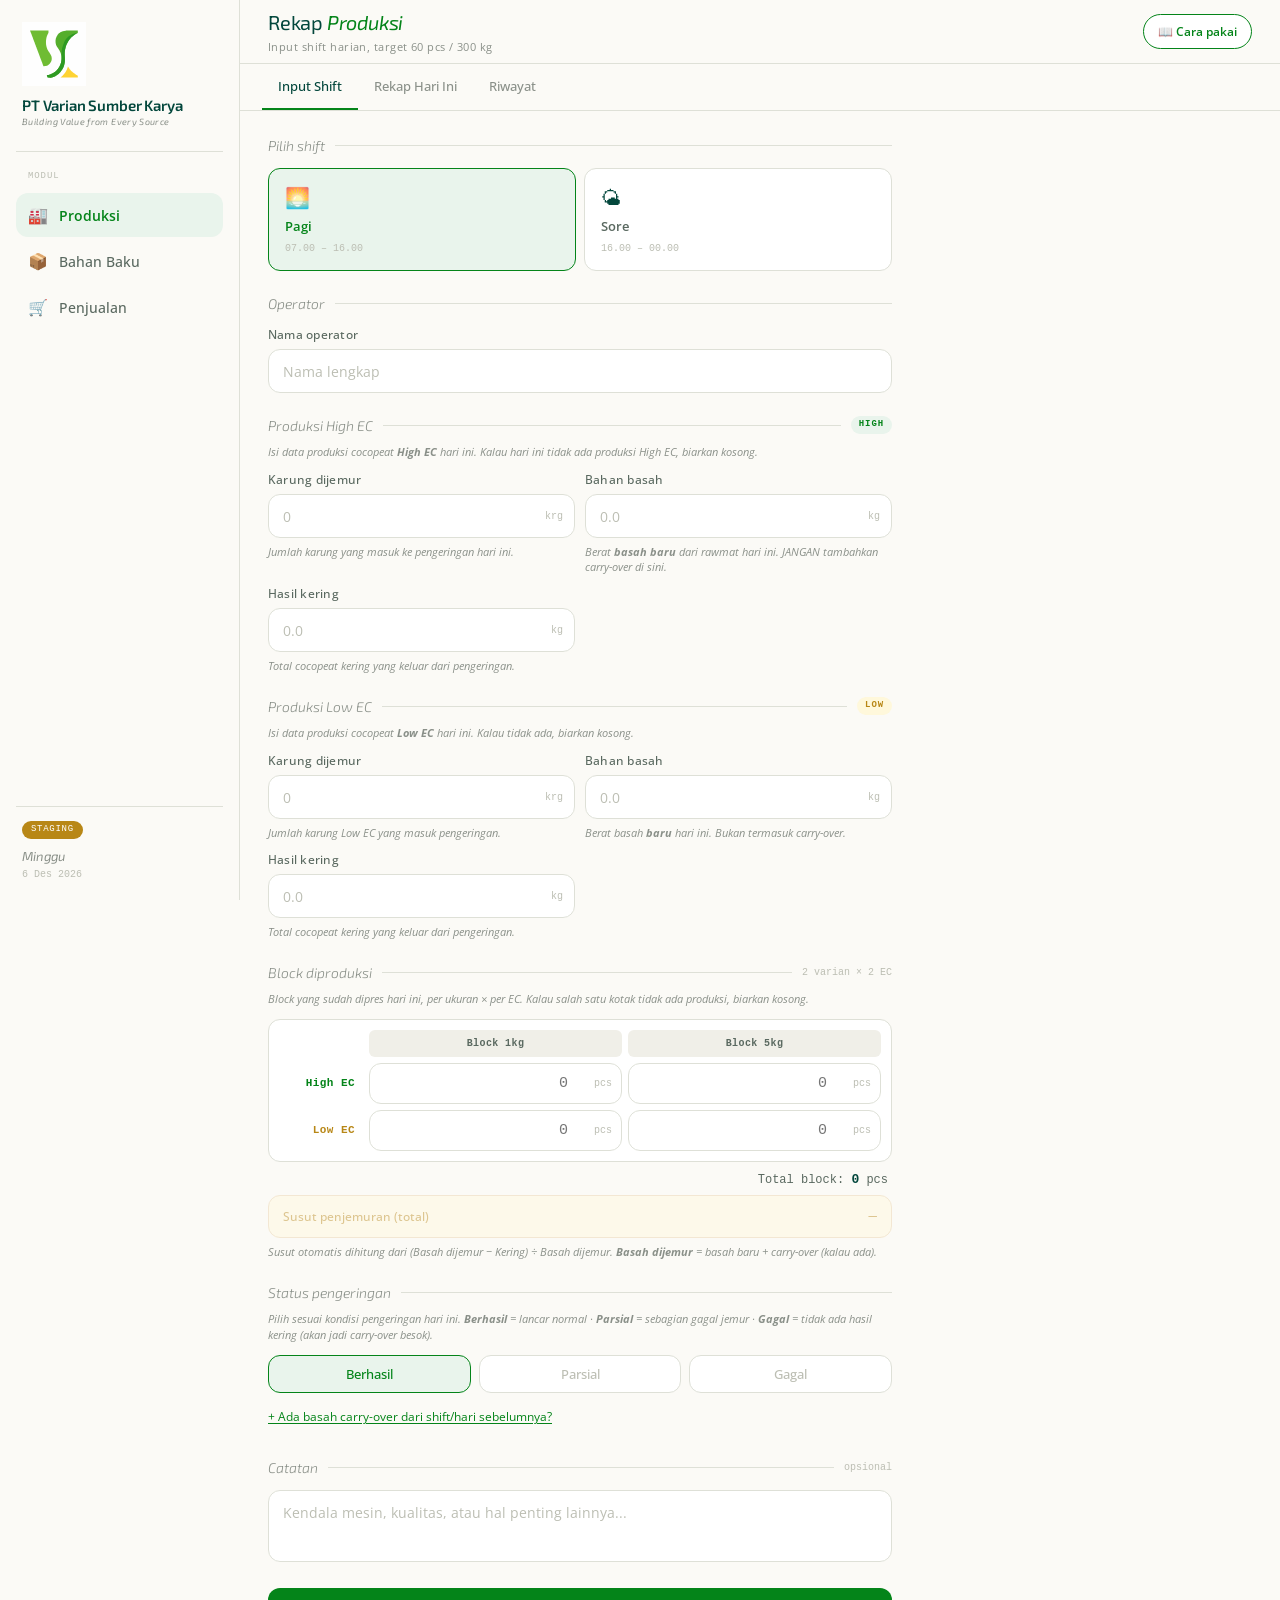
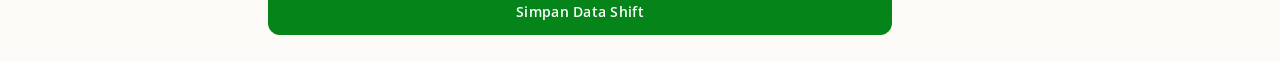
==== commit 9a607998: "feat ; refactor link group  whatsapp report" ====
--- a/index.html
+++ b/index.html
@@ -1742,7 +1742,7 @@
       '_*Confidential VSK Production System Report. It is prohibited to disseminate this information unless written approval is obtained from VSK management.*_\n' +
       '_*©All Right Reserved PT Varian Sumber Karya®*_';
 
-    var WA_GROUP_URL = 'https://chat.whatsapp.com/ER26EvBCJ1p1aA5ML21R3q?mode=gi_t';
+    var WA_GROUP_URL = 'https://chat.whatsapp.com/DBBbbwJOniAKRLBAbbUfZJ?mode=gi_t';
 
     function openWaGroup(){
       // Buka grup di tab baru — user tinggal paste & send
@@ -3099,7 +3099,7 @@
         }
 
         var text = lines.join('\n');
-        var waUrl = 'https://chat.whatsapp.com/EeSQDxBgU2yJvMyrne09v9?mode=gi_t';
+        var waUrl = 'https://chat.whatsapp.com/DBBbbwJOniAKRLBAbbUfZJ?mode=gi_t';
 
         navigator.clipboard.writeText(text).then(function(){
           showToast('✅ Laporan disalin! Paste di grup WhatsApp.');
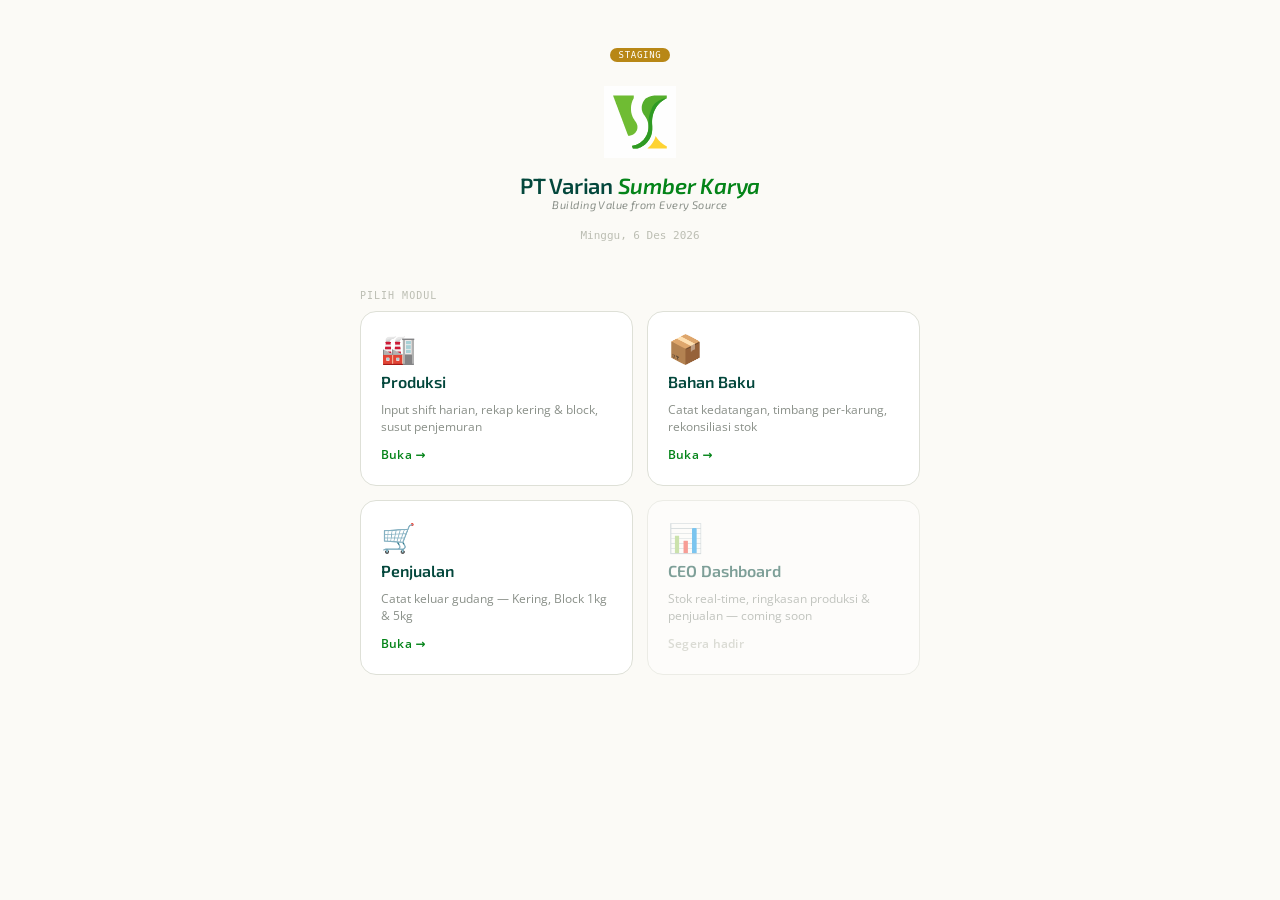
==== commit 7d579140: "refactor: multi-page architecture, worker routing, shared.css" ====
--- a/index.html
+++ b/index.html
@@ -7,3163 +7,161 @@
 <meta name="apple-mobile-web-app-capable" content="yes">
 <meta name="apple-mobile-web-app-status-bar-style" content="default">
 <meta name="apple-mobile-web-app-title" content="VSK Sistem">
-<link rel="manifest" href="manifest.json">
+<link rel="manifest" href="/manifest.json">
 <title>VSK — Sistem</title>
 <link rel="preconnect" href="https://fonts.googleapis.com">
 <link rel="preconnect" href="https://fonts.gstatic.com" crossorigin>
 <link href="https://fonts.googleapis.com/css2?family=Exo+2:ital,wght@0,400;0,500;0,600;0,700;1,400&family=Open+Sans:wght@300;400;500;600;700&display=swap" rel="stylesheet">
 <style>
-/* ═══════════════════════════════════════════════════════════
-   VSK BRAND PALETTE — sumber resmi: VSK Logo Simple Guideline
-   - India Green  #048419  (primary)
-   - Green RYB    #6FBC33  (secondary/hover)
-   - Asunglow     #FFD333  (accent kuning)
-   - Warm Black   #03473C  (teks gelap)
-   ═══════════════════════════════════════════════════════════ */
-:root {
-  /* Surfaces — neutral cream pelengkap brand */
-  --cream:#fbfaf6; --cream2:#f0efe8; --stone:#bcbeb3; --sand:#8a9089;
-  --brown:#5a6960; --char:#03473C;                             /* Warm Black */
-  /* Brand greens */
-  --leaf:#048419; --leaf2:#6FBC33; --leaf-bg:#e9f4ec;          /* India Green / Green RYB */
-  /* Brand yellow (Asunglow) — derive amber-tone yang readable */
-  --amber:#b88716; --amber2:#FFD333; --amber-bg:#fff8db;
-  /* Alert merah (bukan brand, dipakai untuk error state) */
-  --rose:#a05050; --rose-bg:#fdf0f0;
-  /* Borders */
-  --border:#dee0d7; --border2:#c4c9bd;
-  /* Typography */
+:root{
+  --cream:#fbfaf6;--cream2:#f0efe8;--stone:#bcbeb3;--sand:#8a9089;
+  --brown:#5a6960;--char:#03473C;
+  --leaf:#048419;--leaf2:#6FBC33;--leaf-bg:#e9f4ec;
+  --amber:#b88716;--amber2:#FFD333;--amber-bg:#fff8db;
+  --border:#dee0d7;--border2:#c4c9bd;
   --sans:'Open Sans',-apple-system,system-ui,sans-serif;
   --serif:'Exo 2','Open Sans',sans-serif;
   --mono:ui-monospace,'SF Mono',Menlo,Consolas,monospace;
   --r:12px;
-  --sidebar-w: 240px;
 }
 *,*::before,*::after{box-sizing:border-box;margin:0;padding:0;}
 html{font-size:16px;-webkit-tap-highlight-color:transparent;}
-body{font-family:var(--sans);background:var(--cream);color:var(--char);min-height:100vh;line-height:1.5;display:flex;}
+body{
+  font-family:var(--sans);background:var(--cream);color:var(--char);
+  min-height:100vh;display:flex;flex-direction:column;align-items:center;
+  padding:48px 20px 60px;
+}
 
-/* ═══════════════════════════════════════════════════════════
-   SHELL: SIDEBAR
-   ═══════════════════════════════════════════════════════════ */
-.sidebar{
-  width:var(--sidebar-w);flex-shrink:0;
-  background:var(--cream);border-right:1px solid var(--border);
-  display:flex;flex-direction:column;
-  position:sticky;top:0;height:100vh;
-  padding:22px 16px 18px;
-}
-.side-brand{padding:0 6px 22px;border-bottom:1px solid var(--border);display:flex;flex-direction:column;gap:10px;}
-
-/* VSK logo mark — image file (logo.svg). Untuk replace, timpa file
-   logo.svg di root deploy. Tidak perlu edit HTML/CSS. */
-.vsk-logo{display:block;width:64px;height:auto;user-select:none;}
-
-.side-brand-name{font-family:var(--serif);font-size:15px;font-weight:600;color:var(--char);letter-spacing:-0.01em;line-height:1.2;}
-.side-brand-name em{font-style:italic;color:var(--leaf);font-weight:500;}
-.side-brand-sub{font-family:var(--serif);font-size:9px;font-style:italic;color:var(--sand);letter-spacing:0.04em;margin-top:1px;}
-
-.side-nav{flex:1;display:flex;flex-direction:column;gap:2px;padding-top:18px;}
-.side-section-title{font-family:var(--mono);font-size:9px;color:var(--stone);letter-spacing:.1em;text-transform:uppercase;padding:0 12px 8px;}
-.side-item{
-  display:flex;align-items:center;gap:11px;
-  padding:11px 12px;border:none;background:transparent;
-  border-radius:var(--r);cursor:pointer;text-align:left;
-  font-family:var(--sans);font-size:14px;font-weight:500;color:var(--brown);
-  transition:all .15s;touch-action:manipulation;
-}
-.side-item:hover{background:var(--cream2);}
-.side-item.active{background:var(--leaf-bg);color:var(--leaf);font-weight:600;}
-.side-item-icon{font-size:16px;width:20px;text-align:center;}
-.side-item-meta{margin-left:auto;font-family:var(--mono);font-size:9px;color:var(--amber);}
-.side-item.active .side-item-meta{color:var(--leaf);}
-
-.side-foot{padding-top:14px;border-top:1px solid var(--border);display:flex;flex-direction:column;gap:8px;}
-.side-foot-date{display:flex;flex-direction:column;gap:1px;padding:0 6px;}
-.side-foot-day{font-family:var(--serif);font-size:13px;font-style:italic;color:var(--sand);}
-.side-foot-fulldate{font-family:var(--mono);font-size:10px;color:var(--stone);}
 .env-badge{
-  display:none;align-self:flex-start;
+  display:none;
   font-family:var(--mono);font-size:9px;font-weight:500;
   color:white;background:var(--amber);
   padding:2px 9px;border-radius:99px;
   letter-spacing:0.08em;text-transform:uppercase;
-  margin:0 6px;
+  margin-bottom:24px;
 }
 .env-badge.show{display:inline-block;}
 
-/* ═══════════════════════════════════════════════════════════
-   SHELL: MAIN CONTENT
-   ═══════════════════════════════════════════════════════════ */
-.content{flex:1;min-width:0;display:flex;flex-direction:column;}
-.module{display:none;flex:1;flex-direction:column;}
-.module.active{display:flex;animation:fadeUp .18s ease;}
+.brand{display:flex;flex-direction:column;align-items:center;text-align:center;margin-bottom:48px;gap:14px;}
+.brand-logo{width:72px;height:auto;}
+.brand-name{font-family:var(--serif);font-size:22px;font-weight:600;color:var(--char);letter-spacing:-0.01em;}
+.brand-name em{font-style:italic;color:var(--leaf);}
+.brand-tagline{font-family:var(--serif);font-size:11px;font-style:italic;color:var(--sand);letter-spacing:0.04em;}
+.brand-date{font-family:var(--mono);font-size:11px;color:var(--stone);margin-top:4px;}
 
-.topbar{
-  position:sticky;top:0;z-index:50;
-  background:var(--cream);border-bottom:1px solid var(--border);
-  padding:0 28px;display:flex;align-items:center;justify-content:space-between;
-  height:64px;flex-shrink:0;
-}
-.topbar-left{display:flex;flex-direction:column;gap:2px;}
-.topbar-title{font-family:var(--serif);font-size:20px;font-weight:400;color:var(--char);letter-spacing:-0.01em;}
-.topbar-title em{font-style:italic;color:var(--leaf);}
-.topbar-sub{font-size:11px;color:var(--sand);letter-spacing:.04em;}
-
-.subnav{
-  position:sticky;top:64px;z-index:49;
-  display:flex;background:var(--cream);
-  border-bottom:1px solid var(--border);
-  overflow-x:auto;scrollbar-width:none;padding:0 22px;
-  flex-shrink:0;
-}
-.subnav::-webkit-scrollbar{display:none;}
-.subnav-btn{
-  flex-shrink:0;padding:0 16px;height:46px;border:none;background:transparent;
-  font-family:var(--sans);font-size:13px;font-weight:500;color:var(--sand);
-  cursor:pointer;border-bottom:2px solid transparent;
-  transition:all .15s;white-space:nowrap;touch-action:manipulation;
-}
-.subnav-btn.active{color:var(--char);border-bottom-color:var(--leaf);}
-.subnav-btn:hover:not(.active){color:var(--brown);}
-.subnav-btn .dot{display:inline-block;width:6px;height:6px;border-radius:50%;background:var(--amber);margin-left:6px;vertical-align:middle;}
-
-.page{display:none;padding:24px 28px;max-width:680px;}
-.page.active{display:block;animation:fadeUp .18s ease;}
-@keyframes fadeUp{from{opacity:0;transform:translateY(6px)}to{opacity:1;transform:translateY(0)}}
-
-/* ═══════════════════════════════════════════════════════════
-   SHARED COMPONENTS
-   ═══════════════════════════════════════════════════════════ */
-.sec{display:flex;align-items:center;gap:10px;margin:22px 0 12px;}
-.sec:first-child{margin-top:0;}
-.sec-title{font-family:var(--serif);font-size:14px;font-style:italic;font-weight:300;color:var(--sand);white-space:nowrap;}
-.sec-line{flex:1;height:1px;background:var(--border);}
-.sec-tag{font-family:var(--mono);font-size:10px;color:var(--stone);white-space:nowrap;}
-.sec-refresh{font-family:var(--mono);font-size:10px;color:var(--leaf);white-space:nowrap;cursor:pointer;border:none;background:transparent;padding:2px 6px;touch-action:manipulation;}
-.sec-refresh:hover{color:var(--leaf2);}
-
-.field{display:flex;flex-direction:column;gap:5px;}
-.f-label{font-size:12px;font-weight:500;color:var(--brown);letter-spacing:.02em;}
-.f-hint{font-size:10.5px;color:var(--sand);font-style:italic;margin-top:2px;line-height:1.4;}
-.sec-hint{font-size:11px;color:var(--sand);font-style:italic;margin:-4px 0 12px;line-height:1.45;display:block;}
-
-/* Help button + modal panduan operator */
-.btn-help{display:inline-flex;align-items:center;gap:6px;padding:8px 14px;border:1.5px solid var(--leaf);border-radius:99px;background:white;color:var(--leaf);font-family:var(--sans);font-size:12px;font-weight:600;cursor:pointer;transition:all .15s;touch-action:manipulation;}
-.btn-help:hover{background:var(--leaf-bg);}
-.help-overlay{position:fixed;inset:0;background:rgba(3,71,60,.55);z-index:200;display:none;align-items:center;justify-content:center;padding:20px;}
-.help-overlay.show{display:flex;animation:fadeUp .2s ease;}
-.help-modal{background:white;border-radius:18px;max-width:640px;width:100%;max-height:90vh;display:flex;flex-direction:column;overflow:hidden;}
-.help-head{display:flex;align-items:center;justify-content:space-between;padding:18px 22px;border-bottom:1px solid var(--border);}
-.help-title{font-family:var(--serif);font-size:18px;font-weight:600;color:var(--char);}
-.help-close{border:none;background:transparent;font-size:24px;color:var(--sand);cursor:pointer;line-height:1;padding:4px 10px;}
-.help-tabs{display:flex;gap:4px;padding:10px 22px 0;border-bottom:1px solid var(--border);background:var(--cream);}
-.help-tab{padding:10px 14px;border:none;background:transparent;font-family:var(--sans);font-size:12.5px;font-weight:500;color:var(--sand);cursor:pointer;border-bottom:2px solid transparent;transition:all .12s;}
-.help-tab.active{color:var(--leaf);border-bottom-color:var(--leaf);font-weight:600;}
-.help-body{padding:22px 26px;overflow-y:auto;font-size:13.5px;color:var(--char);line-height:1.65;}
-.help-body h4{font-family:var(--serif);font-size:14px;font-weight:600;color:var(--leaf);margin:18px 0 8px;}
-.help-body h4:first-child{margin-top:0;}
-.help-body ol{padding-left:20px;display:flex;flex-direction:column;gap:8px;}
-.help-body ol li{padding-left:4px;}
-.help-body ol li strong{color:var(--char);}
-.help-body code{background:var(--cream2);padding:1px 6px;border-radius:4px;font-family:var(--mono);font-size:12px;}
-.help-tip{background:var(--leaf-bg);border-left:3px solid var(--leaf);padding:10px 14px;border-radius:6px;margin:10px 0;font-size:12.5px;color:var(--char);}
-.help-warn{background:var(--amber-bg);border-left:3px solid var(--amber);padding:10px 14px;border-radius:6px;margin:10px 0;font-size:12.5px;color:var(--char);}
-.help-pane{display:none;}
-.help-pane.active{display:block;}
-.f-wrap{position:relative;}
-.f-wrap input,.f-wrap textarea{width:100%;padding:11px 44px 11px 14px;border:1.5px solid var(--border);border-radius:var(--r);background:white;color:var(--char);font-family:var(--sans);font-size:15px;outline:none;transition:all .15s;-webkit-appearance:none;}
-.f-wrap input:focus,.f-wrap textarea:focus{border-color:var(--leaf2);box-shadow:0 0 0 3px rgba(79,138,92,.09);}
-.f-wrap input::placeholder,.f-wrap textarea::placeholder{color:var(--stone);font-size:14px;}
-.f-unit{position:absolute;right:12px;top:50%;transform:translateY(-50%);font-family:var(--mono);font-size:10px;color:var(--stone);pointer-events:none;}
-.f-wrap textarea{resize:none;height:72px;padding-right:14px;font-size:14px;line-height:1.6;}
-.no-unit{padding-right:14px!important;}
-.grid2{display:grid;grid-template-columns:1fr 1fr;gap:10px;}
-
-.btn-main{width:100%;padding:14px;margin-top:20px;background:var(--leaf);border:none;border-radius:var(--r);color:white;font-family:var(--sans);font-size:14px;font-weight:600;cursor:pointer;transition:all .15s;letter-spacing:.02em;touch-action:manipulation;}
-.btn-main:hover{background:var(--leaf2);}
-.btn-main:active{transform:scale(.99);}
-.btn-main:disabled{opacity:.5;cursor:not-allowed;}
-.btn-main.amber{background:var(--amber);}
-.btn-main.amber:hover{background:var(--amber2);}
-.btn-ghost{display:block;width:100%;padding:12px;margin-top:10px;border:1.5px solid var(--border2);border-radius:var(--r);background:white;color:var(--brown);font-family:var(--sans);font-size:13px;font-weight:500;cursor:pointer;text-align:center;transition:all .15s;touch-action:manipulation;}
-.btn-ghost:hover{border-color:var(--leaf);color:var(--leaf);}
-.btn-danger{display:block;width:100%;padding:11px;margin-top:8px;border:1.5px solid var(--rose);border-radius:var(--r);background:white;color:var(--rose);font-family:var(--sans);font-size:12px;font-weight:500;cursor:pointer;text-align:center;transition:all .15s;touch-action:manipulation;}
-.btn-danger:hover{background:var(--rose-bg);}
-
-.hero{background:white;border:1px solid var(--border);border-radius:16px;padding:22px 20px;margin-bottom:10px;}
-.hero-label{font-family:var(--serif);font-size:12px;font-style:italic;color:var(--sand);margin-bottom:4px;}
-.hero-val{font-family:var(--serif);font-size:44px;font-weight:300;color:var(--char);line-height:1;letter-spacing:-.02em;}
-.hero-val sup{font-size:18px;color:var(--sand);font-weight:300;vertical-align:baseline;margin-left:4px;}
-.hero-val.neg{color:var(--rose);}
-.hero-sub{font-size:12px;color:var(--sand);margin-top:8px;}
-
-.stat-row{display:grid;gap:8px;margin-bottom:10px;}
-.stat{background:white;border:1px solid var(--border);border-radius:var(--r);padding:14px 12px;}
-.stat-val{font-family:var(--mono);font-size:17px;font-weight:500;color:var(--char);}
-.stat-lbl{font-size:11px;color:var(--sand);margin-top:2px;}
-.stat-unit{font-family:var(--mono);font-size:10px;color:var(--stone);}
-.stat.in .stat-val{color:var(--leaf);}
-.stat.out .stat-val{color:var(--amber);}
-
-[data-module="produksi"] .stat-row{grid-template-columns:repeat(3,1fr);}
-[data-module="rawmat"]   .stat-row{grid-template-columns:repeat(2,1fr);}
-
-.tbl-wrap{overflow-x:auto;border-radius:var(--r);border:1px solid var(--border);background:white;}
-table{width:100%;border-collapse:collapse;font-size:12px;white-space:nowrap;}
-thead th{padding:10px 14px;text-align:left;font-family:var(--mono);font-size:10px;font-weight:500;color:var(--sand);letter-spacing:.06em;text-transform:uppercase;border-bottom:1px solid var(--border);background:var(--cream);}
-tbody td{padding:11px 14px;border-bottom:1px solid var(--cream2);color:var(--char);font-family:var(--mono);font-size:12px;}
-tbody tr:last-child td{border-bottom:none;}
-tbody tr:hover td{background:var(--cream);}
-[data-module="rawmat"] tbody tr:hover td{cursor:pointer;}
-.c-leaf{color:var(--leaf);font-weight:500;}
-.c-amber{color:var(--amber);}
-.tbl-status{font-family:var(--mono);font-size:9px;padding:2px 7px;border-radius:99px;text-transform:uppercase;}
-.tbl-status.open{background:var(--amber-bg);color:var(--amber);}
-.tbl-status.closed{background:var(--leaf-bg);color:var(--leaf);}
-.tbl-status.cancelled{background:var(--cream2);color:var(--sand);}
-
-.empty{display:flex;flex-direction:column;align-items:center;text-align:center;padding:44px 20px;gap:10px;}
-.empty-icon{font-size:34px;opacity:.3;}
-.empty-h{font-family:var(--serif);font-size:16px;font-style:italic;color:var(--sand);}
-.empty-p{font-size:13px;color:var(--stone);}
-
-.toast{position:fixed;bottom:28px;left:50%;transform:translateX(-50%) translateY(10px);background:var(--char);color:white;padding:10px 22px;border-radius:99px;font-size:13px;font-weight:500;opacity:0;transition:all .22s;pointer-events:none;z-index:9999;white-space:nowrap;box-shadow:0 4px 20px rgba(0,0,0,.15);}
-.toast.show{opacity:1;transform:translateX(-50%) translateY(0);}
-.toast.err{background:var(--rose);}
-.toast.ok{background:var(--leaf);}
-
-/* ═══════════════════════════════════════════════════════════
-   MODULE: PRODUKSI — specific styles
-   ═══════════════════════════════════════════════════════════ */
-.shift-row{display:grid;grid-template-columns:1fr 1fr;gap:8px;}
-.shift-card{padding:14px 16px;border-radius:var(--r);border:1.5px solid var(--border);background:white;cursor:pointer;transition:all .15s;display:flex;flex-direction:column;gap:4px;touch-action:manipulation;user-select:none;}
-.shift-card:hover{border-color:var(--leaf2);}
-.shift-card.on{border-color:var(--leaf);background:var(--leaf-bg);}
-.sc-icon{font-size:20px;}
-.sc-name{font-size:13px;font-weight:600;color:var(--brown);}
-.shift-card.on .sc-name{color:var(--leaf);}
-.sc-time{font-family:var(--mono);font-size:10px;color:var(--stone);}
-
-.susut-row{display:flex;align-items:center;justify-content:space-between;padding:10px 14px;background:var(--amber-bg);border:1px solid #e8d0a8;border-radius:var(--r);margin-top:6px;transition:opacity .2s;}
-.susut-lbl{font-size:12px;font-weight:500;color:var(--amber);}
-.susut-num{font-family:var(--mono);font-size:14px;font-weight:500;color:var(--amber);}
-
-.prog-card{background:white;border:1px solid var(--border);border-radius:var(--r);padding:16px;margin-bottom:10px;}
-.prog-head{display:flex;justify-content:space-between;align-items:baseline;margin-bottom:10px;}
-.prog-lbl{font-size:13px;color:var(--brown);font-weight:500;}
-.prog-pct{font-family:var(--mono);font-size:13px;color:var(--leaf);font-weight:500;}
-.prog-track{height:4px;background:var(--cream2);border-radius:99px;overflow:hidden;}
-.prog-fill{height:100%;border-radius:99px;background:var(--leaf);transition:width .5s ease;}
-.prog-fill.warn{background:var(--amber);}
-.prog-foot{display:flex;justify-content:space-between;margin-top:8px;font-size:11px;color:var(--stone);}
-.prog-foot strong{color:var(--brown);font-weight:500;}
-
-.log-stack{display:flex;flex-direction:column;gap:8px;}
-.log-card{background:white;border:1px solid var(--border);border-radius:var(--r);overflow:hidden;}
-.log-head{display:flex;align-items:center;justify-content:space-between;padding:12px 16px;border-bottom:1px solid var(--cream2);}
-.log-badge{display:flex;align-items:center;gap:7px;}
-.log-dot{width:7px;height:7px;border-radius:50%;background:var(--leaf);flex-shrink:0;}
-.log-dot.sore{background:var(--amber);}
-.log-shift-name{font-size:13px;font-weight:600;color:var(--brown);}
-.log-op{font-size:11px;color:var(--sand);margin-top:1px;}
-.log-time{font-family:var(--mono);font-size:10px;color:var(--stone);}
-.log-stats{display:grid;grid-template-columns:repeat(4,1fr);padding:14px 16px;gap:8px;}
-.ls{display:flex;flex-direction:column;gap:2px;}
-.ls-val{font-family:var(--mono);font-size:14px;font-weight:500;color:var(--char);}
-.ls-val.green{color:var(--leaf);}
-.ls-lbl{font-size:10px;color:var(--stone);}
-.log-note{margin:0 16px 12px;padding:9px 12px;background:var(--cream2);border-radius:8px;font-size:12px;color:var(--brown);line-height:1.5;}
-
-/* ═══════════════════════════════════════════════════════════
-   MODULE: RAWMAT — specific styles
-   ═══════════════════════════════════════════════════════════ */
-.batch-card{background:white;border:1px solid var(--border);border-radius:16px;padding:18px 20px;margin-bottom:14px;}
-.batch-head{display:flex;justify-content:space-between;align-items:flex-start;margin-bottom:14px;}
-.batch-id{font-family:var(--mono);font-size:11px;color:var(--stone);}
-.batch-supplier{font-family:var(--serif);font-size:18px;color:var(--char);margin-top:2px;font-weight:400;}
-.batch-meta{font-size:11px;color:var(--sand);margin-top:2px;}
-.batch-status{font-family:var(--mono);font-size:9px;padding:2px 8px;border-radius:99px;text-transform:uppercase;letter-spacing:.06em;}
-.batch-status.open{background:var(--amber-bg);color:var(--amber);}
-.batch-status.closed{background:var(--leaf-bg);color:var(--leaf);}
-.batch-status.cancelled{background:var(--cream2);color:var(--sand);}
-
-.batch-totals{display:grid;grid-template-columns:1fr 1fr;gap:10px;padding-top:14px;border-top:1px dashed var(--border);}
-.bt-cell{display:flex;flex-direction:column;gap:2px;}
-.bt-val{font-family:var(--mono);font-size:20px;color:var(--char);font-weight:500;}
-.bt-val sup{font-size:10px;color:var(--sand);font-weight:400;margin-left:3px;}
-.bt-lbl{font-size:10px;color:var(--stone);text-transform:uppercase;letter-spacing:.06em;}
-
-.weigh-input-card{background:white;border:1.5px solid var(--leaf);border-radius:16px;padding:20px;margin-bottom:14px;box-shadow:0 0 0 4px rgba(79,138,92,.06);}
-.weigh-label{font-family:var(--serif);font-size:14px;font-style:italic;color:var(--sand);margin-bottom:6px;}
-.weigh-urut{font-family:var(--mono);font-size:11px;color:var(--leaf);font-weight:500;margin-bottom:10px;}
-.weigh-input-wrap{position:relative;}
-.weigh-input{width:100%;padding:14px 60px 14px 18px;border:1.5px solid var(--border);border-radius:var(--r);background:white;color:var(--char);font-family:var(--mono);font-size:34px;font-weight:500;outline:none;text-align:left;-webkit-appearance:none;letter-spacing:-.01em;}
-.weigh-input:focus{border-color:var(--leaf2);box-shadow:0 0 0 3px rgba(79,138,92,.09);}
-.weigh-input.warn{border-color:var(--amber);box-shadow:0 0 0 3px rgba(176,119,48,.1);}
-.weigh-unit{position:absolute;right:18px;top:50%;transform:translateY(-50%);font-family:var(--mono);font-size:14px;color:var(--stone);pointer-events:none;}
-.weigh-warn{margin-top:8px;padding:8px 12px;background:var(--amber-bg);border-radius:8px;font-size:11px;color:var(--amber);display:none;}
-.weigh-warn.show{display:block;}
-
-.karung-list{display:flex;flex-direction:column;gap:4px;max-height:340px;overflow-y:auto;background:white;border:1px solid var(--border);border-radius:var(--r);padding:6px;}
-.karung-row{display:flex;align-items:center;justify-content:space-between;padding:8px 10px;border-radius:8px;transition:background .12s;}
-.karung-row:hover{background:var(--cream2);}
-.karung-row.flagged{opacity:.5;}
-.karung-row.flagged .kr-berat{text-decoration:line-through;}
-.kr-left{display:flex;align-items:center;gap:10px;}
-.kr-urut{font-family:var(--mono);font-size:11px;color:var(--stone);min-width:32px;}
-.kr-berat{font-family:var(--mono);font-size:14px;color:var(--char);font-weight:500;}
-.kr-time{font-family:var(--mono);font-size:10px;color:var(--stone);}
-.kr-right{display:flex;align-items:center;gap:8px;}
-.kr-flag-icon{font-size:13px;color:var(--amber);}
-.kr-flag-btn{border:none;background:transparent;font-family:var(--mono);font-size:10px;color:var(--rose);padding:4px 8px;border-radius:6px;cursor:pointer;touch-action:manipulation;}
-.kr-flag-btn:hover{background:var(--rose-bg);}
-.kr-flag-btn.is-flagged{color:var(--amber);}
-.kr-empty{padding:30px 14px;text-align:center;color:var(--stone);font-size:12px;font-style:italic;}
-
-.event-list{display:flex;flex-direction:column;gap:6px;}
-.event-row{background:white;border:1px solid var(--border);border-radius:var(--r);padding:10px 14px;display:flex;align-items:center;justify-content:space-between;}
-.ev-left{display:flex;align-items:center;gap:11px;}
-.ev-arrow{font-family:var(--mono);font-size:14px;width:22px;height:22px;border-radius:50%;display:flex;align-items:center;justify-content:center;flex-shrink:0;}
-.ev-arrow.in{background:var(--leaf-bg);color:var(--leaf);}
-.ev-arrow.out{background:var(--amber-bg);color:var(--amber);}
-.ev-text{display:flex;flex-direction:column;gap:1px;}
-.ev-label{font-size:13px;color:var(--char);font-weight:500;}
-.ev-sub{font-size:11px;color:var(--stone);font-family:var(--mono);}
-.ev-right{display:flex;flex-direction:column;align-items:flex-end;gap:1px;}
-.ev-kg{font-family:var(--mono);font-size:13px;font-weight:500;}
-.ev-kg.in{color:var(--leaf);}
-.ev-kg.out{color:var(--amber);}
-.ev-date{font-family:var(--mono);font-size:9px;color:var(--stone);}
-
-.drawer{position:fixed;inset:0;z-index:200;background:rgba(44,40,37,.4);display:none;align-items:flex-end;}
-.drawer.show{display:flex;animation:fadeUp .18s ease;}
-.drawer-panel{background:var(--cream);width:100%;max-width:560px;margin:0 auto;border-radius:18px 18px 0 0;max-height:88vh;display:flex;flex-direction:column;}
-.drawer-head{padding:14px 20px;border-bottom:1px solid var(--border);display:flex;align-items:center;justify-content:space-between;}
-.drawer-title{font-family:var(--serif);font-size:16px;font-style:italic;color:var(--char);}
-.drawer-close{border:none;background:transparent;font-size:22px;color:var(--sand);cursor:pointer;line-height:1;padding:4px 8px;}
-.drawer-body{padding:18px 20px;overflow-y:auto;}
-
-/* ═══════════════════════════════════════════════════════════
-   V8 — EC SPLIT COMPONENTS
-   ═══════════════════════════════════════════════════════════ */
-
-/* EC cards — side-by-side (Stock + Rekap) */
-.ec-card-row{display:grid;grid-template-columns:1fr 1fr;gap:10px;margin-bottom:10px;}
-.ec-card{background:white;border:1px solid var(--border);border-radius:14px;padding:16px 18px;}
-.ec-card.high{border-left:3px solid var(--leaf);}
-.ec-card.low{border-left:3px solid var(--amber);}
-.ec-card-tag{font-family:var(--mono);font-size:9px;font-weight:600;letter-spacing:0.12em;text-transform:uppercase;margin-bottom:8px;}
-.ec-card.high .ec-card-tag{color:var(--leaf);}
-.ec-card.low  .ec-card-tag{color:var(--amber);}
-.ec-card-saldo{font-family:var(--serif);font-size:30px;font-weight:600;color:var(--char);letter-spacing:-0.02em;line-height:1;margin-bottom:10px;}
-.ec-card-saldo sup{font-size:13px;color:var(--sand);font-weight:400;margin-left:3px;}
-.ec-card-saldo.neg{color:var(--rose);}
-.ec-card-stats{display:flex;flex-direction:column;gap:4px;font-family:var(--mono);font-size:11px;color:var(--brown);}
-.ec-card-stats strong{color:var(--char);font-weight:600;}
-.ec-card-stats-grid{display:grid;grid-template-columns:1fr 1fr;gap:10px 14px;margin-top:4px;}
-.ec-card-stats-grid > div{display:flex;flex-direction:column;gap:2px;}
-.ec-card-stats-grid .lbl{font-size:9px;color:var(--stone);text-transform:uppercase;letter-spacing:0.06em;}
-.ec-card-stats-grid .val{font-family:var(--mono);font-size:15px;color:var(--char);font-weight:600;}
-
-/* EC pill — small badge (untuk batch card, header section, dll) */
-.ec-pill{display:inline-block;font-family:var(--mono);font-size:9px;padding:2px 8px;border-radius:99px;letter-spacing:0.1em;text-transform:uppercase;font-weight:600;}
-.ec-pill.high{background:var(--leaf-bg);color:var(--leaf);}
-.ec-pill.low{background:var(--amber-bg);color:var(--amber);}
-.ec-pill.mixed{background:var(--cream2);color:var(--brown);}
-
-/* EC radio — pilih saat mulai batch */
-.ec-radio-row{display:grid;grid-template-columns:1fr 1fr;gap:10px;}
-.ec-radio{display:flex;align-items:center;justify-content:center;gap:8px;padding:14px 12px;border:1.5px solid var(--border);border-radius:var(--r);background:white;cursor:pointer;transition:all .15s;font-family:var(--sans);font-size:14px;font-weight:600;color:var(--brown);user-select:none;touch-action:manipulation;}
-.ec-radio:hover{border-color:var(--leaf2);}
-.ec-radio input{display:none;}
-.ec-radio.high.selected{border-color:var(--leaf);background:var(--leaf-bg);color:var(--leaf);}
-.ec-radio.low.selected{border-color:var(--amber);background:var(--amber-bg);color:var(--amber);}
-
-/* Batch tags container */
-.batch-tags{display:flex;flex-direction:column;align-items:flex-end;gap:5px;}
-
-/* Riwayat card style (Modul Produksi) */
-.riwayat-stack{display:flex;flex-direction:column;gap:10px;}
-.riwayat-card{background:white;border:1px solid var(--border);border-radius:14px;overflow:hidden;}
-.rc-header{display:flex;justify-content:space-between;align-items:center;padding:12px 16px;border-bottom:1px solid var(--cream2);}
-.rc-date{font-family:var(--serif);font-size:14px;font-weight:600;color:var(--char);}
-.rc-shifts{font-family:var(--mono);font-size:10px;color:var(--sand);}
-.rc-ec-row{padding:11px 16px;display:flex;align-items:center;gap:14px;border-bottom:1px solid var(--cream2);}
-.rc-ec-row:last-child{border-bottom:none;}
-.rc-ec-row.high{background:linear-gradient(90deg, var(--leaf-bg) 0%, transparent 36%);}
-.rc-ec-row.low{background:linear-gradient(90deg, var(--amber-bg) 0%, transparent 36%);}
-.rc-ec-tag{font-family:var(--mono);font-size:9px;font-weight:600;letter-spacing:0.1em;text-transform:uppercase;padding:3px 9px;border-radius:99px;white-space:nowrap;flex-shrink:0;}
-.rc-ec-row.high .rc-ec-tag{background:var(--leaf);color:white;}
-.rc-ec-row.low  .rc-ec-tag{background:var(--amber);color:white;}
-.rc-ec-row.legacy .rc-ec-tag{background:var(--sand);color:white;}
-.rc-stats{display:flex;flex-wrap:wrap;gap:4px 14px;font-family:var(--mono);font-size:11px;}
-.rc-stats span{color:var(--brown);}
-.rc-stats span strong{color:var(--char);font-weight:600;}
-
-/* Block matrix 2x2 (varian × EC) — v8.2 */
-.block-matrix{display:grid;grid-template-columns:84px 1fr 1fr;gap:6px;margin-top:8px;background:white;border:1px solid var(--border);border-radius:var(--r);padding:10px;}
-.bm-cell-empty{}
-.bm-head{font-family:var(--mono);font-size:10px;font-weight:600;color:var(--brown);text-align:center;padding:6px 4px;letter-spacing:.04em;background:var(--cream2);border-radius:6px;}
-.bm-rowlabel{font-family:var(--mono);font-size:11px;font-weight:600;display:flex;align-items:center;justify-content:flex-end;padding-right:8px;letter-spacing:.04em;}
-.bm-rowlabel.high{color:var(--leaf);}
-.bm-rowlabel.low{color:var(--amber);}
-.bm-input{position:relative;}
-.bm-input input{width:100%;padding:11px 38px 11px 12px;border:1.5px solid var(--border);border-radius:var(--r);background:white;color:var(--char);font-family:var(--mono);font-size:15px;font-weight:500;outline:none;transition:all .15s;-webkit-appearance:none;text-align:right;}
-.bm-input input:focus{border-color:var(--leaf2);box-shadow:0 0 0 3px rgba(79,138,92,.09);}
-.bm-unit{position:absolute;right:10px;top:50%;transform:translateY(-50%);font-family:var(--mono);font-size:10px;color:var(--stone);pointer-events:none;}
-.bm-total{margin-top:8px;font-family:var(--mono);font-size:12px;color:var(--brown);text-align:right;padding-right:4px;}
-.bm-total strong{color:var(--char);font-weight:600;font-size:13px;}
-
-/* Outcome selector (NC-G carry-over) */
-.outcome-row{display:flex;gap:8px;margin-bottom:10px;}
-.outcome-btn{flex:1;padding:9px 0;border-radius:var(--r);border:1.5px solid var(--border);background:white;font-size:13px;font-weight:500;color:var(--stone);cursor:pointer;transition:all .15s;touch-action:manipulation;font-family:var(--sans);}
-.outcome-btn:hover{border-color:var(--leaf2);color:var(--leaf);}
-.outcome-btn.active[data-outcome="berhasil"]{background:var(--leaf-bg);border-color:var(--leaf);color:var(--leaf);}
-.outcome-btn.active[data-outcome="parsial"]{background:#fff8e6;border-color:#c99400;color:#8a6400;}
-.outcome-btn.active[data-outcome="gagal"]{background:#fff2f2;border-color:#c0392b;color:#a02828;}
-.carryin-toggle{font-size:12px;color:var(--leaf);background:none;border:none;padding:0;margin-bottom:10px;cursor:pointer;font-family:var(--sans);text-decoration:underline;text-underline-offset:2px;touch-action:manipulation;}
-.carryin-section{background:var(--cream);border:1px solid var(--border2);border-radius:var(--r);padding:12px 14px;margin-bottom:10px;}
-.carryin-hint{font-size:11px;color:var(--stone);margin-bottom:10px;line-height:1.5;}
-/* Outcome badge di log card */
-.outcome-badge{display:inline-block;font-size:10px;font-weight:600;padding:1px 7px;border-radius:99px;margin-left:6px;vertical-align:middle;}
-.outcome-badge.parsial{background:#fff8e6;color:#8a6400;border:1px solid #c99400;}
-.outcome-badge.gagal{background:#fff2f2;color:#a02828;border:1px solid #c0392b;}
-
-/* Responsive overrides untuk ec-card-row di layar sempit */
-@media (max-width: 720px){
-  .ec-card-row{grid-template-columns:1fr;}
+.grid{
+  display:grid;
+  grid-template-columns:repeat(2, 1fr);
+  gap:14px;
+  width:100%;max-width:560px;
 }
 
-/* ═══════════════════════════════════════════════════════════
-   MODULE: PENJUALAN — specific styles
-   ═══════════════════════════════════════════════════════════ */
-.stok-grid{display:grid;grid-template-columns:1fr 1fr 1fr;gap:8px;margin-bottom:10px;}
-.stok-cell{background:white;border:1px solid var(--border);border-radius:var(--r);padding:14px 12px;}
-.stok-cell .st-label{font-size:10px;color:var(--sand);text-transform:uppercase;letter-spacing:.06em;font-family:var(--mono);margin-bottom:4px;}
-.stok-cell .st-val{font-family:var(--mono);font-size:18px;font-weight:600;color:var(--char);}
-.stok-cell .st-val.neg{color:var(--rose);}
-.stok-cell .st-unit{font-family:var(--mono);font-size:10px;color:var(--stone);margin-left:3px;}
-.stok-cell.high-border{border-left:3px solid var(--leaf);}
-.stok-cell.low-border{border-left:3px solid var(--amber);}
-@media (max-width:720px){.stok-grid{grid-template-columns:1fr 1fr;}}
+.module-card{
+  display:flex;flex-direction:column;gap:10px;
+  padding:22px 20px;
+  background:white;border:1.5px solid var(--border);border-radius:16px;
+  text-decoration:none;
+  color:var(--char);
+  transition:all .16s;
+  cursor:pointer;
+}
+.module-card:hover{border-color:var(--leaf2);box-shadow:0 4px 16px rgba(4,132,25,.08);transform:translateY(-1px);}
+.module-card:active{transform:translateY(0);box-shadow:none;}
 
-.produk-baris{background:white;border:1.5px solid var(--border);border-radius:var(--r);padding:14px 14px 12px;margin-bottom:8px;position:relative;}
-.produk-baris.has-qty{border-color:var(--leaf2);}
-.pb-head{display:flex;align-items:center;justify-content:space-between;margin-bottom:10px;}
-.pb-type{font-family:var(--sans);font-size:13px;font-weight:600;color:var(--char);}
-.pb-remove{border:none;background:transparent;color:var(--stone);font-size:18px;cursor:pointer;padding:0 4px;line-height:1;touch-action:manipulation;}
-.pb-remove:hover{color:var(--rose);}
-.pb-fields{display:grid;grid-template-columns:1fr 1fr 1fr;gap:8px;}
-.pb-stock-hint{font-family:var(--mono);font-size:10px;color:var(--stone);margin-top:4px;}
-.pb-stock-hint.warn{color:var(--amber);}
-.pb-stock-hint.over{color:var(--rose);}
+.mc-icon{font-size:28px;line-height:1;}
+.mc-title{font-family:var(--serif);font-size:16px;font-weight:600;color:var(--char);}
+.mc-desc{font-size:12px;color:var(--sand);line-height:1.45;}
+.mc-arrow{margin-top:auto;font-size:12px;color:var(--leaf);font-weight:600;letter-spacing:0.02em;}
 
-.trx-card{background:white;border:1px solid var(--border);border-radius:14px;overflow:hidden;margin-bottom:8px;}
-.trx-head{display:flex;align-items:center;justify-content:space-between;padding:10px 14px;border-bottom:1px solid var(--cream2);}
-.trx-id{font-family:var(--mono);font-size:10px;color:var(--stone);}
-.trx-buyer{font-size:14px;font-weight:600;color:var(--char);}
-.trx-do{font-family:var(--mono);font-size:10px;color:var(--sand);}
-.trx-body{padding:10px 14px;}
-.trx-produk-row{display:flex;flex-wrap:wrap;gap:4px 10px;font-family:var(--mono);font-size:11px;color:var(--brown);margin-bottom:6px;}
-.trx-produk-row span strong{color:var(--char);font-weight:600;}
-.trx-nilai{font-family:var(--mono);font-size:13px;font-weight:500;color:var(--leaf);}
-.trx-meta{font-family:var(--mono);font-size:10px;color:var(--stone);margin-top:3px;}
-/* Jenis badge di riwayat + drawer */
-.jenis-badge{display:inline-block;font-size:10px;font-weight:700;padding:2px 7px;border-radius:20px;text-transform:uppercase;letter-spacing:.4px;margin-left:5px;vertical-align:middle;}
-.jenis-badge.sample{background:#fff3cd;color:#856404;}
-.jenis-badge.retur{background:#ffe5d0;color:#c5460a;}
-/* Sample indicator di form input */
-/* Penjualan — line-item table */
-.pjl-line-wrap{margin:8px 0 4px;}
-.pjl-line-table{width:100%;border-collapse:collapse;}
-.pjl-line-table th{font-family:var(--mono);font-size:9px;color:var(--sand);text-transform:uppercase;letter-spacing:.07em;padding:6px 4px;text-align:left;border-bottom:1px solid var(--border2);}
-.pjl-line-table td{padding:5px 3px;vertical-align:top;border-bottom:1px solid var(--border);}
-.pjl-line-table tbody tr:last-child td{border-bottom:none;}
-.pjl-line-select{width:100%;font-family:var(--sans);font-size:12px;border:1px solid var(--border2);border-radius:8px;padding:6px 5px;background:white;color:var(--char);cursor:pointer;min-width:0;}
-.pjl-line-input{width:100%;font-family:var(--mono);font-size:12px;border:1px solid var(--border2);border-radius:8px;padding:6px 5px;background:white;color:var(--char);min-width:0;}
-.pjl-line-unit{font-family:var(--mono);font-size:10px;color:var(--stone);margin-left:2px;white-space:nowrap;}
-.pjl-line-hint{font-family:var(--mono);font-size:10px;color:var(--stone);display:block;margin-top:2px;line-height:1.3;}
-.pjl-line-hint.over{color:var(--rose);}
-.pjl-del-btn{border:none;background:none;cursor:pointer;color:var(--rose);font-size:14px;padding:6px 4px;opacity:.6;line-height:1;}
-.pjl-del-btn:hover{opacity:1;}
-.pjl-add-row-btn{width:100%;margin-top:6px;border:1px dashed var(--border2);background:white;border-radius:var(--r);padding:9px 16px;font-family:var(--sans);font-size:13px;color:var(--brown);cursor:pointer;text-align:center;transition:background .15s;}
-.pjl-add-row-btn:hover{background:var(--cream2);}
-#pjl-sample-indicator{display:none;background:#fff3cd;border:1px solid #ffc107;border-radius:var(--r);padding:8px 12px;font-size:12px;color:#856404;margin-top:8px;font-weight:500;}
-/* Tombol catat retur */
-.btn-retur{background:#fd7e14;color:white;border:none;padding:10px 18px;border-radius:var(--r);font-size:14px;font-weight:600;cursor:pointer;width:100%;margin-top:8px;}
-.btn-retur:hover{background:#e8680a;}
-/* Inline retur form di drawer */
-.retur-form{background:var(--cream2);border-radius:var(--r);padding:14px;margin-top:12px;border:1px solid #fcd3b0;}
-.retur-form-title{font-size:13px;font-weight:700;color:#c5460a;margin-bottom:10px;}
-.retur-form .grid2{margin-top:8px;}
-.tbl-status.submitted{background:var(--leaf-bg);color:var(--leaf);}
-/* Tombol WA laporan */
-.pjl-wa-btn{display:flex;align-items:center;justify-content:center;gap:8px;width:100%;margin-top:18px;padding:13px 16px;background:#25D366;color:white;border:none;border-radius:var(--r);font-family:var(--sans);font-size:14px;font-weight:600;cursor:pointer;transition:background .15s;}
-.pjl-wa-btn:hover{background:#1da851;}
-.pjl-wa-btn:disabled{opacity:.6;cursor:default;}
+.module-card.coming{opacity:.5;cursor:default;pointer-events:none;}
+.module-card.coming .mc-arrow{color:var(--stone);}
 
-/* ═══════════════════════════════════════════════════════════
-   RESPONSIVE — collapse sidebar pada layar sempit
-   ═══════════════════════════════════════════════════════════ */
-@media (max-width: 720px){
-  body{flex-direction:column;}
-  .sidebar{
-    width:100%;height:auto;position:sticky;top:0;
-    flex-direction:row;align-items:center;
-    padding:10px 14px;gap:10px;
-  }
-  .side-brand{padding:0;border:none;flex-shrink:0;}
-  .side-brand-sub{display:none;}
-  .side-nav{flex-direction:row;flex:1;padding-top:0;gap:4px;}
-  .side-section-title{display:none;}
-  .side-item{padding:8px 12px;font-size:12px;}
-  /* Mobile: icon hanya tampil pada modul yang sedang aktif */
-  .side-item .side-item-icon{display:none;}
-  .side-item.active .side-item-icon{display:inline;}
-  .side-item-meta{display:none;}
-  .side-foot{padding:0;border:none;flex-direction:row;align-items:center;gap:8px;}
-  .side-foot-date{display:none;}
-  .topbar{padding:0 16px;}
-  .subnav{padding:0 8px;top:64px;}
-  .page{padding:18px 16px;}
+.divider{width:100%;max-width:560px;border:none;border-top:1px solid var(--border);margin:28px 0 24px;}
+.section-title{font-family:var(--mono);font-size:10px;color:var(--stone);letter-spacing:.1em;text-transform:uppercase;width:100%;max-width:560px;margin-bottom:10px;}
+
+@media (max-width: 480px){
+  .grid{grid-template-columns:1fr;}
+  body{padding:32px 16px 48px;}
 }
 </style>
 </head>
-<body data-active-module="produksi">
+<body>
 
-<!-- ═════════════════════════════════════════════════
-     SIDEBAR — module switcher
-     ═════════════════════════════════════════════════ -->
-<aside class="sidebar">
-  <div class="side-brand">
-    <img src="logo.svg" alt="VSK" class="vsk-logo">
+<div class="env-badge" id="env-badge">staging</div>
 
-    <div>
-      <div class="side-brand-name">PT Varian Sumber Karya</div>
-      <div class="side-brand-sub">Building Value from Every Source</div>
-    </div>
+<div class="brand">
+  <img src="/logo.svg" alt="VSK" class="brand-logo">
+  <div>
+    <div class="brand-name">PT Varian <em>Sumber Karya</em></div>
+    <div class="brand-tagline">Building Value from Every Source</div>
   </div>
+  <div class="brand-date" id="top-date"></div>
+</div>
 
-  <nav class="side-nav">
-    <div class="side-section-title">Modul</div>
-    <button class="side-item active" data-go="produksi" type="button">
-      <span class="side-item-icon">🏭</span>
-      <span>Produksi</span>
-    </button>
-    <button class="side-item" data-go="rawmat" type="button">
-      <span class="side-item-icon">📦</span>
-      <span>Bahan Baku</span>
-      <span class="side-item-meta" id="side-rawmat-meta" style="display:none">●</span>
-    </button>
-    <button class="side-item" data-go="penjualan" type="button">
-      <span class="side-item-icon">🛒</span>
-      <span>Penjualan</span>
-    </button>
-  </nav>
+<div class="section-title">Pilih Modul</div>
 
-  <div class="side-foot">
-    <div class="env-badge" id="env-badge">staging</div>
-    <div class="side-foot-date">
-      <div class="side-foot-day" id="top-day"></div>
-      <div class="side-foot-fulldate" id="top-date"></div>
-    </div>
-  </div>
-</aside>
+<div class="grid">
+  <a class="module-card" href="/produksi">
+    <div class="mc-icon">🏭</div>
+    <div class="mc-title">Produksi</div>
+    <div class="mc-desc">Input shift harian, rekap kering & block, susut penjemuran</div>
+    <div class="mc-arrow">Buka →</div>
+  </a>
 
-<!-- ═════════════════════════════════════════════════
-     MAIN CONTENT — modules
-     ═════════════════════════════════════════════════ -->
-<main class="content">
+  <a class="module-card" href="/rawmat">
+    <div class="mc-icon">📦</div>
+    <div class="mc-title">Bahan Baku</div>
+    <div class="mc-desc">Catat kedatangan, timbang per-karung, rekonsiliasi stok</div>
+    <div class="mc-arrow">Buka →</div>
+  </a>
 
-<!-- ───────── MODULE: PRODUKSI ───────── -->
-<section class="module active" data-module="produksi" id="mod-produksi">
-  <header class="topbar">
-    <div class="topbar-left">
-      <div class="topbar-title">Rekap <em>Produksi</em></div>
-      <div class="topbar-sub">Input shift harian, target 60 pcs / 300 kg</div>
-    </div>
-    <button class="btn-help" id="btn-help-produksi" type="button">📖 Cara pakai</button>
-  </header>
+  <a class="module-card" href="/penjualan">
+    <div class="mc-icon">🛒</div>
+    <div class="mc-title">Penjualan</div>
+    <div class="mc-desc">Catat keluar gudang — Kering, Block 1kg & 5kg</div>
+    <div class="mc-arrow">Buka →</div>
+  </a>
 
-  <!-- Modal Panduan Operator -->
-  <div class="help-overlay" id="help-overlay-produksi">
-    <div class="help-modal">
-      <div class="help-head">
-        <div class="help-title">📖 Cara Pakai Modul Produksi</div>
-        <button class="help-close" id="help-close-produksi" type="button">×</button>
-      </div>
-      <div class="help-tabs">
-        <button class="help-tab active" data-pane="biasa" type="button">Pengeringan Biasa</button>
-        <button class="help-tab" data-pane="gagal" type="button">Pengeringan Gagal / Carry-Over</button>
-        <button class="help-tab" data-pane="istilah" type="button">Istilah</button>
-      </div>
-      <div class="help-body">
-        <!-- TAB 1: Pengeringan biasa -->
-        <div class="help-pane active" data-pane="biasa">
-          <h4>Kapan dipakai</h4>
-          <p>Setiap akhir shift produksi (pagi atau sore) — saat hasil pengeringan sudah keluar dari mesin.</p>
-
-          <h4>Langkah-langkah</h4>
-          <ol>
-            <li><strong>Pilih shift</strong> kamu sekarang: <em>Pagi</em> atau <em>Sore</em>.</li>
-            <li><strong>Tulis nama operator</strong> di kotak "Nama operator".</li>
-            <li>Di bagian <em>Produksi High EC</em>, isi 4 angka untuk hasil High EC hari ini:
-              <ul>
-                <li><strong>Karung dijemur</strong>: berapa karung yang masuk ke pengeringan.</li>
-                <li><strong>Bahan basah (kg)</strong>: berapa kg basah yang masuk pengeringan.</li>
-                <li><strong>Hasil kering (kg)</strong>: berapa kg cocopeat kering yang keluar.</li>
-                <li><strong>Block jadi (pcs)</strong>: berapa block sudah dipres jadi.</li>
-              </ul>
-            </li>
-            <li>Di bagian <em>Produksi Low EC</em>, isi sama caranya untuk Low EC. Kalau hari ini tidak ada produksi Low EC, kosongkan saja semua.</li>
-            <li>Cek <strong>Susut</strong> otomatis muncul di bawah. Wajar 30%–60%. Kalau muncul "—" berarti data belum lengkap.</li>
-            <li>Pilih <strong>Status pengeringan</strong>: tap "Berhasil" (default).</li>
-            <li>Tulis <strong>Catatan</strong> kalau ada hal khusus (mesin trouble, hujan, dll). Boleh kosong.</li>
-            <li>Tap tombol hijau <code>Simpan Data Shift</code>.</li>
-            <li>Otomatis pindah ke tab <em>Rekap Hari Ini</em>. Tap <code>Salin laporan untuk WhatsApp</code> → grup WA terbuka → <strong>tap & tahan kotak chat</strong> → <em>Paste</em> → <em>Send</em>.</li>
-          </ol>
-
-          <div class="help-tip">💡 <strong>Tips:</strong> Total Block (High + Low) otomatis dihitung sistem. Kamu tidak perlu jumlahkan manual.</div>
-        </div>
-
-        <!-- TAB 2: Pengeringan gagal / carry-over -->
-        <div class="help-pane" data-pane="gagal">
-          <h4>Kapan dipakai</h4>
-          <p>Saat <strong>pengeringan gagal total atau sebagian</strong> (misal: hujan deras, mesin rusak), sehingga basah masih sisa di lapangan dan akan dijemur lagi besok atau di shift berikutnya.</p>
-
-          <div class="help-warn">⚠️ <strong>JANGAN</strong> input "Hasil kering = 0" tanpa pilih Status "Gagal". Itu akan bikin susut ngaco (sampai ribuan persen) dan stok salah.</div>
-
-          <h4>Skenario A — Hari ini gagal total (kering = 0)</h4>
-          <ol>
-            <li>Isi <strong>Karung dijemur</strong> dan <strong>Bahan basah</strong> sesuai realita.</li>
-            <li>Isi <strong>Hasil kering = 0</strong> dan <strong>Block = 0</strong>.</li>
-            <li>Pilih <strong>Status pengeringan: "Gagal"</strong>.</li>
-            <li>Tulis di <strong>Catatan</strong> alasan-nya (mis. "hujan total seharian, basah disimpan untuk besok").</li>
-            <li>Tap Simpan.</li>
-          </ol>
-          <p>Sistem akan ingat bahwa basah ini "menggantung" — tidak akan dipotong dari stok rawmat lagi besok.</p>
-
-          <h4>Skenario B — Hari ini jemur ulang basah dari kemarin (carry-over)</h4>
-          <ol>
-            <li>Isi <strong>Karung & Basah baru</strong> (kalau ada basah baru dari rawmat hari ini). Boleh 0 kalau cuma jemur sisa kemarin.</li>
-            <li>Isi <strong>Hasil kering</strong> sesuai realita (total kering yang keluar dari pengeringan).</li>
-            <li>Tap tombol <code>+ Ada basah carry-over dari shift/hari sebelumnya?</code></li>
-            <li>Isi berapa kg basah dari kemarin yang dijemur ulang hari ini, di field <strong>Carry-In High/Low EC</strong>.</li>
-            <li>Pilih Status: <em>Berhasil</em> (kalau tuntas) atau <em>Parsial</em> (kalau masih sisa lagi untuk besok).</li>
-            <li>Tap Simpan.</li>
-          </ol>
-
-          <div class="help-tip">💡 <strong>Penting:</strong> Carry-over <strong>SUDAH</strong> tercatat di Bahan Baku saat pertama kali datang dari supplier. Sistem hanya butuh tahu bahwa basah itu sekarang dijemur, supaya susut & stok tetap akurat — TIDAK akan dipotong dua kali dari stok.</div>
-
-          <h4>Contoh angka</h4>
-          <ul>
-            <li>Kemarin: gagal jemur 290 kg Low EC → Status "Gagal"</li>
-            <li>Hari ini: basah baru 10 kg, carry-over 290 kg, hasil kering 280 kg</li>
-            <li>Susut sistem hitung: (300 − 280) ÷ 300 = <strong>6.7%</strong> ✓</li>
-          </ul>
-        </div>
-
-        <!-- TAB 3: Istilah -->
-        <div class="help-pane" data-pane="istilah">
-          <h4>Istilah Penting</h4>
-          <ul>
-            <li><strong>Karung</strong>: kemasan rawmat (cocopeat basah) yang dipakai di pengeringan.</li>
-            <li><strong>Basah (kg)</strong>: berat cocopeat basah yang masuk ke pengeringan.</li>
-            <li><strong>Kering (kg)</strong>: berat cocopeat kering yang keluar dari pengeringan.</li>
-            <li><strong>Block (pcs)</strong>: cocopeat kering yang sudah dipres jadi block (siap kirim ke customer).</li>
-            <li><strong>Susut</strong>: persentase kehilangan berat dari basah ke kering. Wajar 30%–60% (cocopeat banyak air).</li>
-            <li><strong>High EC</strong>: cocopeat dengan kandungan garam mineral tinggi (untuk pasar tertentu).</li>
-            <li><strong>Low EC</strong>: cocopeat dengan kandungan garam rendah (lebih premium, untuk pasar yang lain).</li>
-            <li><strong>Carry-over</strong>: basah dari kemarin/shift sebelumnya yang dijemur ulang hari ini karena pengeringan sebelumnya gagal.</li>
-            <li><strong>Outcome</strong>: status pengeringan — Berhasil / Parsial / Gagal.</li>
-          </ul>
-
-          <div class="help-tip">💡 Kalau bingung tentang istilah lain, tanya supervisor produksi atau Tony.</div>
-        </div>
-      </div>
-    </div>
-  </div>
-
-  <nav class="subnav">
-    <button class="subnav-btn active" data-page="input"   type="button">Input Shift</button>
-    <button class="subnav-btn"        data-page="rekap"   type="button">Rekap Hari Ini</button>
-    <button class="subnav-btn"        data-page="history" type="button">Riwayat</button>
-  </nav>
-
-  <!-- Page: Input -->
-  <div class="page active" id="page-input">
-    <div class="sec"><span class="sec-title">Pilih shift</span><span class="sec-line"></span></div>
-    <div class="shift-row">
-      <div class="shift-card on" data-shift="pagi">
-        <div class="sc-icon">🌅</div>
-        <div class="sc-name">Pagi</div>
-        <div class="sc-time">07.00 – 16.00</div>
-      </div>
-      <div class="shift-card" data-shift="sore">
-        <div class="sc-icon">🌤</div>
-        <div class="sc-name">Sore</div>
-        <div class="sc-time">16.00 – 00.00</div>
-      </div>
-    </div>
-
-    <div class="sec"><span class="sec-title">Operator</span><span class="sec-line"></span></div>
-    <div class="field">
-      <label class="f-label">Nama operator</label>
-      <div class="f-wrap"><input type="text" id="inp-op" class="no-unit" placeholder="Nama lengkap" autocomplete="name"></div>
-    </div>
-
-    <div class="sec"><span class="sec-title">Produksi High EC</span><span class="sec-line"></span><span class="ec-pill high">High</span></div>
-    <span class="sec-hint">Isi data produksi cocopeat <strong>High EC</strong> hari ini. Kalau hari ini tidak ada produksi High EC, biarkan kosong.</span>
-    <div class="grid2">
-      <div class="field">
-        <label class="f-label">Karung dijemur</label>
-        <div class="f-wrap"><input type="number" id="inp-karung-high" placeholder="0" min="0" inputmode="numeric"><span class="f-unit">krg</span></div>
-        <div class="f-hint">Jumlah karung yang masuk ke pengeringan hari ini.</div>
-      </div>
-      <div class="field">
-        <label class="f-label">Bahan basah</label>
-        <div class="f-wrap"><input type="number" id="inp-basah-high" placeholder="0.0" min="0" step="0.1" inputmode="decimal"><span class="f-unit">kg</span></div>
-        <div class="f-hint">Berat <strong>basah baru</strong> dari rawmat hari ini. JANGAN tambahkan carry-over di sini.</div>
-      </div>
-      <div class="field">
-        <label class="f-label">Hasil kering</label>
-        <div class="f-wrap"><input type="number" id="inp-kering-high" placeholder="0.0" min="0" step="0.1" inputmode="decimal"><span class="f-unit">kg</span></div>
-        <div class="f-hint">Total cocopeat kering yang keluar dari pengeringan.</div>
-      </div>
-    </div>
-
-    <div class="sec"><span class="sec-title">Produksi Low EC</span><span class="sec-line"></span><span class="ec-pill low">Low</span></div>
-    <span class="sec-hint">Isi data produksi cocopeat <strong>Low EC</strong> hari ini. Kalau tidak ada, biarkan kosong.</span>
-    <div class="grid2">
-      <div class="field">
-        <label class="f-label">Karung dijemur</label>
-        <div class="f-wrap"><input type="number" id="inp-karung-low" placeholder="0" min="0" inputmode="numeric"><span class="f-unit">krg</span></div>
-        <div class="f-hint">Jumlah karung Low EC yang masuk pengeringan.</div>
-      </div>
-      <div class="field">
-        <label class="f-label">Bahan basah</label>
-        <div class="f-wrap"><input type="number" id="inp-basah-low" placeholder="0.0" min="0" step="0.1" inputmode="decimal"><span class="f-unit">kg</span></div>
-        <div class="f-hint">Berat basah <strong>baru</strong> hari ini. Bukan termasuk carry-over.</div>
-      </div>
-      <div class="field">
-        <label class="f-label">Hasil kering</label>
-        <div class="f-wrap"><input type="number" id="inp-kering-low" placeholder="0.0" min="0" step="0.1" inputmode="decimal"><span class="f-unit">kg</span></div>
-        <div class="f-hint">Total cocopeat kering yang keluar dari pengeringan.</div>
-      </div>
-    </div>
-
-    <div class="sec"><span class="sec-title">Block diproduksi</span><span class="sec-line"></span><span class="sec-tag">2 varian × 2 EC</span></div>
-    <span class="sec-hint">Block yang sudah dipres hari ini, per ukuran × per EC. Kalau salah satu kotak tidak ada produksi, biarkan kosong.</span>
-    <div class="block-matrix">
-      <div class="bm-cell-empty"></div>
-      <div class="bm-head bm-head-1kg">Block 1kg</div>
-      <div class="bm-head bm-head-5kg">Block 5kg</div>
-      <div class="bm-rowlabel high">High EC</div>
-      <div class="bm-input"><input type="number" id="inp-block-1kg-high" placeholder="0" min="0" inputmode="numeric"><span class="bm-unit">pcs</span></div>
-      <div class="bm-input"><input type="number" id="inp-block-5kg-high" placeholder="0" min="0" inputmode="numeric"><span class="bm-unit">pcs</span></div>
-      <div class="bm-rowlabel low">Low EC</div>
-      <div class="bm-input"><input type="number" id="inp-block-1kg-low" placeholder="0" min="0" inputmode="numeric"><span class="bm-unit">pcs</span></div>
-      <div class="bm-input"><input type="number" id="inp-block-5kg-low" placeholder="0" min="0" inputmode="numeric"><span class="bm-unit">pcs</span></div>
-    </div>
-    <div class="bm-total">Total block: <strong id="bm-total-val">0</strong> pcs</div>
-
-    <div class="susut-row" id="susut-row" style="opacity:.45">
-      <span class="susut-lbl">Susut penjemuran (total)</span>
-      <span class="susut-num" id="susut-val">—</span>
-    </div>
-    <div class="sec-hint" style="margin-top:6px">Susut otomatis dihitung dari (Basah dijemur − Kering) ÷ Basah dijemur. <strong>Basah dijemur</strong> = basah baru + carry-over (kalau ada).</div>
-
-    <div class="sec"><span class="sec-title">Status pengeringan</span><span class="sec-line"></span></div>
-    <span class="sec-hint">Pilih sesuai kondisi pengeringan hari ini. <strong>Berhasil</strong> = lancar normal · <strong>Parsial</strong> = sebagian gagal jemur · <strong>Gagal</strong> = tidak ada hasil kering (akan jadi carry-over besok).</span>
-    <div class="outcome-row" id="outcome-row">
-      <button class="outcome-btn active" data-outcome="berhasil" type="button">Berhasil</button>
-      <button class="outcome-btn" data-outcome="parsial" type="button">Parsial</button>
-      <button class="outcome-btn" data-outcome="gagal" type="button">Gagal</button>
-    </div>
-    <button class="carryin-toggle" id="btn-carryin-toggle" type="button">+ Ada basah carry-over dari shift/hari sebelumnya?</button>
-    <div class="carryin-section" id="carryin-section" style="display:none">
-      <div class="carryin-hint">Isi <strong>kalau hari ini kamu jemur ulang basah dari kemarin/shift sebelumnya</strong> yang gagal jemur. Basah ini sudah tercatat di Bahan Baku — sistem TIDAK akan potong stok lagi.</div>
-      <div class="grid2">
-        <div class="field">
-          <label class="f-label">Carry-In High EC</label>
-          <div class="f-wrap"><input type="number" id="inp-carryin-high" placeholder="0.0" min="0" step="0.1" inputmode="decimal"><span class="f-unit">kg</span></div>
-          <div class="f-hint">Sisa basah High EC dari kemarin yang dijemur ulang hari ini.</div>
-        </div>
-        <div class="field">
-          <label class="f-label">Carry-In Low EC</label>
-          <div class="f-wrap"><input type="number" id="inp-carryin-low" placeholder="0.0" min="0" step="0.1" inputmode="decimal"><span class="f-unit">kg</span></div>
-          <div class="f-hint">Sisa basah Low EC dari kemarin yang dijemur ulang.</div>
-        </div>
-      </div>
-    </div>
-
-    <div class="sec"><span class="sec-title">Catatan</span><span class="sec-line"></span><span class="sec-tag">opsional</span></div>
-    <div class="f-wrap">
-      <textarea id="inp-notes-prod" placeholder="Kendala mesin, kualitas, atau hal penting lainnya..."></textarea>
-    </div>
-
-    <button class="btn-main" id="btn-submit" type="button">Simpan Data Shift</button>
-  </div>
-
-  <!-- Page: Rekap -->
-  <div class="page" id="page-rekap">
-    <div class="hero">
-      <div class="hero-label">Block diproduksi hari ini</div>
-      <div class="hero-val" id="r-block">—<sup>pcs</sup></div>
-      <div class="hero-sub" id="r-sub">Memuat data...</div>
-    </div>
-    <div class="ec-card-row">
-      <div class="ec-card high">
-        <div class="ec-card-tag">High EC</div>
-        <div class="ec-card-stats-grid">
-          <div><span class="lbl">Karung</span><span class="val" id="r-karung-high">—</span></div>
-          <div><span class="lbl">Basah (kg)</span><span class="val" id="r-basah-high">—</span></div>
-          <div><span class="lbl">Kering (kg)</span><span class="val" id="r-kering-high">—</span></div>
-          <div><span class="lbl">Block (pcs)</span><span class="val" id="r-block-high">—</span></div>
-        </div>
-      </div>
-      <div class="ec-card low">
-        <div class="ec-card-tag">Low EC</div>
-        <div class="ec-card-stats-grid">
-          <div><span class="lbl">Karung</span><span class="val" id="r-karung-low">—</span></div>
-          <div><span class="lbl">Basah (kg)</span><span class="val" id="r-basah-low">—</span></div>
-          <div><span class="lbl">Kering (kg)</span><span class="val" id="r-kering-low">—</span></div>
-          <div><span class="lbl">Block (pcs)</span><span class="val" id="r-block-low">—</span></div>
-        </div>
-      </div>
-    </div>
-    <div class="prog-card">
-      <div class="prog-head"><span class="prog-lbl">Block 1kg vs Target</span><span class="prog-pct" id="r-pct-1kg">—</span></div>
-      <div class="prog-track"><div class="prog-fill" id="r-bar-1kg" style="width:0%"></div></div>
-      <div class="prog-foot"><span>Target: <strong>100 pcs</strong></span><span id="r-1kg-sisa"></span></div>
-    </div>
-    <div class="prog-card">
-      <div class="prog-head"><span class="prog-lbl">Block 5kg vs Target</span><span class="prog-pct" id="r-pct-5kg">—</span></div>
-      <div class="prog-track"><div class="prog-fill" id="r-bar-5kg" style="width:0%"></div></div>
-      <div class="prog-foot"><span>Target: <strong>10 pcs</strong></span><span id="r-5kg-sisa"></span></div>
-    </div>
-    <div class="prog-card">
-      <div class="prog-head"><span class="prog-lbl">Kering vs Target</span><span class="prog-pct" id="r-kering-pct">—</span></div>
-      <div class="prog-track"><div class="prog-fill" id="r-kering-bar" style="width:0%"></div></div>
-      <div class="prog-foot"><span>Target: <strong>150 kg</strong></span><span id="r-kering-sisa"></span><span>Susut: <strong id="r-susut">—</strong></span></div>
-    </div>
-    <div class="sec">
-      <span class="sec-title">Log per shift</span>
-      <span class="sec-line"></span>
-      <button class="sec-refresh" id="btn-refresh-rekap" type="button">↻ refresh</button>
-    </div>
-    <div class="log-stack" id="log-wrap">
-      <div class="empty"><div class="empty-icon">⏳</div><div class="empty-h">Memuat data...</div></div>
-    </div>
-    <button class="btn-ghost" id="btn-export-wa" type="button">Salin laporan untuk WhatsApp</button>
-  </div>
-
-  <!-- Page: History -->
-  <div class="page" id="page-history">
-    <div class="sec">
-      <span class="sec-title">Riwayat harian</span>
-      <span class="sec-line"></span>
-      <button class="sec-refresh" id="btn-refresh-history" type="button">↻ refresh</button>
-    </div>
-    <div class="riwayat-stack" id="riwayat-prod-stack">
-      <div class="empty"><div class="empty-icon">⏳</div><div class="empty-h">Memuat riwayat...</div></div>
-    </div>
-  </div>
-</section>
-
-<!-- ───────── MODULE: BAHAN BAKU (RAWMAT) ───────── -->
-<section class="module" data-module="rawmat" id="mod-rawmat">
-  <header class="topbar">
-    <div class="topbar-left">
-      <div class="topbar-title">Bahan <em>Baku</em></div>
-      <div class="topbar-sub">Kedatangan, timbang per-karung, & rekonsiliasi stock</div>
-    </div>
-  </header>
-
-  <nav class="subnav">
-    <button class="subnav-btn active" data-page="kedatangan" type="button">Kedatangan<span class="dot" id="active-dot" style="display:none"></span></button>
-    <button class="subnav-btn"        data-page="stock"      type="button">Stock</button>
-    <button class="subnav-btn"        data-page="riwayat"    type="button">Riwayat</button>
-  </nav>
-
-  <!-- Page: Kedatangan -->
-  <div class="page active" id="page-kedatangan">
-    <!-- State A: Loading -->
-    <div id="kd-loading">
-      <div class="empty">
-        <div class="empty-icon">⏳</div>
-        <div class="empty-h">Memuat status...</div>
-      </div>
-    </div>
-
-    <!-- State B: Tidak ada batch aktif → form mulai baru -->
-    <div id="kd-start" style="display:none">
-      <div class="sec"><span class="sec-title">Kedatangan baru</span><span class="sec-line"></span></div>
-
-      <div class="field">
-        <label class="f-label">Operator</label>
-        <div class="f-wrap"><input type="text" id="inp-operator" class="no-unit" placeholder="Nama yang menimbang" autocomplete="name"></div>
-      </div>
-
-      <div class="sec"><span class="sec-title">Sumber</span><span class="sec-line"></span></div>
-      <div class="field">
-        <label class="f-label">Supplier</label>
-        <div class="f-wrap"><input type="text" id="inp-supplier" class="no-unit" placeholder="Nama supplier"></div>
-      </div>
-      <div class="field" style="margin-top:10px">
-        <label class="f-label">No. surat jalan <span style="color:var(--stone);font-weight:400">(opsional)</span></label>
-        <div class="f-wrap"><input type="text" id="inp-suratjalan" class="no-unit" placeholder="DO-... (isi nomor surat jalan dari pengirim)"></div>
-      </div>
-
-      <div class="sec"><span class="sec-title">Jenis cocopeat</span><span class="sec-line"></span></div>
-      <div class="ec-radio-row">
-        <label class="ec-radio high" data-ec="high">
-          <input type="radio" name="ec-type" value="high">
-          <span>High EC</span>
-        </label>
-        <label class="ec-radio low selected" data-ec="low">
-          <input type="radio" name="ec-type" value="low" checked>
-          <span>Low EC</span>
-        </label>
-      </div>
-
-      <div class="sec"><span class="sec-title">Catatan</span><span class="sec-line"></span><span class="sec-tag">opsional</span></div>
-      <div class="f-wrap">
-        <textarea id="inp-notes-rawmat" placeholder="Catatan kedatangan (kondisi, plat truk, dll)..."></textarea>
-      </div>
-
-      <button class="btn-main" id="btn-start" type="button">Mulai Timbang</button>
-    </div>
-
-    <!-- State C: Ada batch aktif → mode timbang -->
-    <div id="kd-weigh" style="display:none">
-      <div class="batch-card">
-        <div class="batch-head">
-          <div>
-            <div class="batch-id" id="bc-id">B-...</div>
-            <div class="batch-supplier" id="bc-supplier">Supplier</div>
-            <div class="batch-meta" id="bc-meta">Operator · SJ-...</div>
-          </div>
-          <div class="batch-tags">
-            <span class="ec-pill low" id="bc-ec">low</span>
-            <span class="batch-status open">open</span>
-          </div>
-        </div>
-        <div class="batch-totals">
-          <div class="bt-cell">
-            <div class="bt-val" id="bc-total-karung">0<sup>karung</sup></div>
-            <div class="bt-lbl">Tertimbang</div>
-          </div>
-          <div class="bt-cell">
-            <div class="bt-val" id="bc-total-kg">0<sup>kg</sup></div>
-            <div class="bt-lbl">Total berat</div>
-          </div>
-        </div>
-      </div>
-
-      <div class="weigh-input-card">
-        <div class="weigh-label">Karung berikutnya</div>
-        <div class="weigh-urut" id="weigh-urut">#1</div>
-        <div class="weigh-input-wrap">
-          <input type="number" class="weigh-input" id="inp-berat" placeholder="0.0" min="0" step="0.1" inputmode="decimal" autocomplete="off">
-          <span class="weigh-unit">kg</span>
-        </div>
-        <div class="weigh-warn" id="weigh-warn"></div>
-        <button class="btn-main" id="btn-add-karung" type="button" style="margin-top:14px">Simpan & Lanjut</button>
-      </div>
-
-      <div class="sec">
-        <span class="sec-title">Sudah ditimbang</span>
-        <span class="sec-line"></span>
-        <span class="sec-tag" id="krg-count">0 karung</span>
-      </div>
-      <div class="karung-list" id="karung-list">
-        <div class="kr-empty">Belum ada karung tertimbang</div>
-      </div>
-
-      <button class="btn-ghost" id="btn-close-batch" type="button">Selesai — Tutup Kedatangan</button>
-      <button class="btn-danger" id="btn-cancel-batch" type="button">Batalkan kedatangan ini</button>
-    </div>
-  </div>
-
-  <!-- Page: Stock -->
-  <div class="page" id="page-stock">
-    <div class="hero">
-      <div class="hero-label">Saldo total stock cocopeat</div>
-      <div class="hero-val" id="st-saldo">—<sup>kg</sup></div>
-      <div class="hero-sub" id="st-sub">Memuat data...</div>
-    </div>
-
-    <div class="ec-card-row">
-      <div class="ec-card high">
-        <div class="ec-card-tag">High EC</div>
-        <div class="ec-card-saldo" id="st-saldo-high">—<sup>kg</sup></div>
-        <div class="ec-card-stats">
-          <span>Masuk: <strong id="st-in-high">—</strong> kg <span style="color:var(--stone)">· <span id="st-in-high-krg">0</span> krg</span></span>
-          <span>Pakai: <strong id="st-out-high">—</strong> kg</span>
-        </div>
-      </div>
-      <div class="ec-card low">
-        <div class="ec-card-tag">Low EC</div>
-        <div class="ec-card-saldo" id="st-saldo-low">—<sup>kg</sup></div>
-        <div class="ec-card-stats">
-          <span>Masuk: <strong id="st-in-low">—</strong> kg <span style="color:var(--stone)">· <span id="st-in-low-krg">0</span> krg</span></span>
-          <span>Pakai: <strong id="st-out-low">—</strong> kg</span>
-        </div>
-      </div>
-    </div>
-
-    <div class="sec">
-      <span class="sec-title">Mutasi terakhir</span>
-      <span class="sec-line"></span>
-      <button class="sec-refresh" id="btn-refresh-stock" type="button">↻ refresh</button>
-    </div>
-    <div class="event-list" id="event-list">
-      <div class="empty"><div class="empty-icon">⏳</div><div class="empty-h">Memuat data...</div></div>
-    </div>
-  </div>
-
-  <!-- Page: Riwayat -->
-  <div class="page" id="page-riwayat">
-    <div class="sec">
-      <span class="sec-title">Riwayat kedatangan</span>
-      <span class="sec-line"></span>
-      <button class="sec-refresh" id="btn-refresh-riwayat" type="button">↻ refresh</button>
-    </div>
-    <div class="tbl-wrap">
-      <table>
-        <thead><tr><th>Tanggal</th><th>Supplier</th><th>EC</th><th>Karung</th><th>Berat (kg)</th><th>Status</th></tr></thead>
-        <tbody id="riwayat-body"><tr><td colspan="6" style="text-align:center;padding:32px;color:var(--stone)">Memuat riwayat...</td></tr></tbody>
-      </table>
-    </div>
-  </div>
-
-  <!-- Drawer: batch detail -->
-  <div class="drawer" id="drawer">
-    <div class="drawer-panel">
-      <div class="drawer-head">
-        <div>
-          <div class="drawer-title" id="dr-title">Detail batch</div>
-          <div class="batch-meta" id="dr-meta" style="margin-top:2px"></div>
-        </div>
-        <button class="drawer-close" id="dr-close" type="button">×</button>
-      </div>
-      <div class="drawer-body" id="dr-body"></div>
-    </div>
-  </div>
-</section>
-
-<!-- ───────── MODULE: PENJUALAN ───────── -->
-<section class="module" data-module="penjualan" id="mod-penjualan">
-  <header class="topbar">
-    <div class="topbar-left">
-      <div class="topbar-title">Modul <em>Penjualan</em></div>
-      <div class="topbar-sub">Catat keluar gudang — Kering, Block 1kg, Block 5kg</div>
-    </div>
-  </header>
-
-  <nav class="subnav" id="penjualan-subnav">
-    <button class="subnav-btn active" data-pane="input" type="button">Input Penjualan</button>
-    <button class="subnav-btn" data-pane="stok" type="button">Stok Tersedia</button>
-    <button class="subnav-btn" data-pane="riwayat" type="button">Riwayat</button>
-  </nav>
-
-  <!-- ── PAGE: Stok Tersedia ── -->
-  <div class="page" data-pane="stok" id="pjl-page-stok">
-    <div class="sec">
-      <span class="sec-title">Stok Finished Goods</span>
-      <div class="sec-line"></div>
-      <button class="sec-refresh" id="pjl-refresh-stok" type="button">↻ Refresh</button>
-    </div>
-
-    <div id="pjl-stok-content">
-      <div class="empty"><div class="empty-icon">⏳</div><div class="empty-h">Memuat stok...</div></div>
-    </div>
-
-    <div class="sec" style="margin-top:18px;">
-      <span class="sec-title">Rekap bulan ini</span>
-      <div class="sec-line"></div>
-      <span class="sec-tag" id="pjl-rekap-bulan-label"></span>
-    </div>
-    <div id="pjl-rekap-content">
-      <div class="empty"><div class="empty-icon">⏳</div><div class="empty-h">Memuat rekap...</div></div>
-    </div>
-
-    <div style="padding:4px 0 8px;">
-      <button class="pjl-wa-btn" id="pjl-wa-btn" type="button">
-        <svg xmlns="http://www.w3.org/2000/svg" width="18" height="18" viewBox="0 0 24 24" fill="currentColor"><path d="M17.472 14.382c-.297-.149-1.758-.867-2.03-.967-.273-.099-.471-.148-.67.15-.197.297-.767.966-.94 1.164-.173.199-.347.223-.644.075-.297-.15-1.255-.463-2.39-1.475-.883-.788-1.48-1.761-1.653-2.059-.173-.297-.018-.458.13-.606.134-.133.298-.347.446-.52.149-.174.198-.298.298-.497.099-.198.05-.371-.025-.52-.075-.149-.669-1.612-.916-2.207-.242-.579-.487-.5-.669-.51-.173-.008-.371-.01-.57-.01-.198 0-.52.074-.792.372-.272.297-1.04 1.016-1.04 2.479 0 1.462 1.065 2.875 1.213 3.074.149.198 2.096 3.2 5.077 4.487.709.306 1.262.489 1.694.625.712.227 1.36.195 1.871.118.571-.085 1.758-.719 2.006-1.413.248-.694.248-1.289.173-1.413-.074-.124-.272-.198-.57-.347m-5.421 7.403h-.004a9.87 9.87 0 01-5.031-1.378l-.361-.214-3.741.982.998-3.648-.235-.374a9.86 9.86 0 01-1.51-5.26c.001-5.45 4.436-9.884 9.888-9.884 2.64 0 5.122 1.03 6.988 2.898a9.825 9.825 0 012.893 6.994c-.003 5.45-4.437 9.884-9.885 9.884m8.413-18.297A11.815 11.815 0 0012.05 0C5.495 0 .16 5.335.157 11.892c0 2.096.547 4.142 1.588 5.945L.057 24l6.305-1.654a11.882 11.882 0 005.683 1.448h.005c6.554 0 11.89-5.335 11.893-11.893a11.821 11.821 0 00-3.48-8.413z"/></svg>
-        Salin laporan untuk WhatsApp
-      </button>
-    </div>
-  </div>
-
-  <!-- ── PAGE: Input Penjualan ── -->
-  <div class="page active" data-pane="input" id="pjl-page-input">
-
-    <!-- Form -->
-    <div class="sec" style="margin-top:8px;">
-      <span class="sec-title">Data transaksi</span>
-      <div class="sec-line"></div>
-    </div>
-
-    <div class="grid2">
-      <div class="field">
-        <label class="f-label">Tanggal pengiriman *</label>
-        <div class="f-wrap"><input type="date" id="pjl-tanggal" class="no-unit"></div>
-      </div>
-      <div class="field">
-        <label class="f-label">Buyer / Customer *</label>
-        <div class="f-wrap"><input type="text" id="pjl-buyer" placeholder="Nama buyer" class="no-unit"></div>
-      </div>
-    </div>
-
-    <div class="grid2" style="margin-top:10px;">
-      <div class="field">
-        <label class="f-label">Nomor Invoice *</label>
-        <div class="f-wrap"><input type="text" id="pjl-po" placeholder="INV-XXXX" class="no-unit"></div>
-      </div>
-      <div class="field">
-        <label class="f-label">Nomor DO / Surat Jalan *</label>
-        <div class="f-wrap"><input type="text" id="pjl-do" placeholder="DO-XXXX" class="no-unit"></div>
-      </div>
-    </div>
-
-    <!-- Produk yang dijual — line-item table -->
-    <div class="sec" style="margin-top:18px;">
-      <span class="sec-title">Produk yang dijual</span>
-      <div class="sec-line"></div>
-    </div>
-
-    <div class="pjl-line-wrap">
-      <table class="pjl-line-table">
-        <thead>
-          <tr>
-            <th style="width:35%">Produk</th>
-            <th style="width:18%">Type EC</th>
-            <th style="width:22%">Qty</th>
-            <th style="width:20%">Harga/unit (IDR)</th>
-            <th style="width:5%"></th>
-          </tr>
-        </thead>
-        <tbody id="pjl-line-tbody">
-          <!-- rows ditambah via JS addTableRow() -->
-        </tbody>
-      </table>
-      <button class="pjl-add-row-btn" id="pjl-add-row" type="button">+ Tambah baris produk</button>
-    </div>
-
-    <!-- Total nilai preview -->
-    <div class="hero" style="margin-top:14px;padding:14px 18px;">
-      <div class="hero-label">Total nilai penjualan</div>
-      <div class="hero-val" id="pjl-total-preview"><sup>Rp</sup>0</div>
-    </div>
-    <!-- Sample shipment indicator -->
-    <div id="pjl-sample-indicator">⚠️ Sample Shipment — semua harga 0. Batas: max 2 pcs Block, max 5 kg Kering.</div>
-
-    <!-- Catatan -->
-    <div class="field" style="margin-top:10px;">
-      <label class="f-label">Catatan (opsional)</label>
-      <div class="f-wrap"><textarea id="pjl-catatan" placeholder="Catatan tambahan..."></textarea></div>
-    </div>
-
-    <button class="btn-main" id="pjl-submit" type="button">Simpan Penjualan</button>
-
-    <div id="pjl-form-error" style="display:none;margin-top:10px;padding:10px 14px;background:var(--rose-bg);border-radius:var(--r);font-size:13px;color:var(--rose);"></div>
-  </div>
-
-  <!-- ── PAGE: Riwayat ── -->
-  <div class="page" data-pane="riwayat" id="pjl-page-riwayat">
-    <div class="sec">
-      <span class="sec-title">Riwayat transaksi</span>
-      <div class="sec-line"></div>
-      <button class="sec-refresh" id="pjl-refresh-riwayat" type="button">↻ Refresh</button>
-    </div>
-
-    <div id="pjl-riwayat-content">
-      <div class="empty"><div class="empty-icon">⏳</div><div class="empty-h">Memuat riwayat...</div></div>
-    </div>
-
-    <!-- Drawer detail + cancel -->
-    <div class="drawer" id="pjl-drawer">
-      <div class="drawer-panel">
-        <div class="drawer-head">
-          <div class="drawer-title" id="pjl-dr-title">Detail transaksi</div>
-          <button class="drawer-close" id="pjl-dr-close" type="button">×</button>
-        </div>
-        <div class="drawer-body" id="pjl-dr-body"></div>
-      </div>
-    </div>
-  </div>
-
-</section>
-
-</main>
-
-<div class="toast" id="toast"></div>
+  <a class="module-card coming" href="/ceo-dashboard">
+    <div class="mc-icon">📊</div>
+    <div class="mc-title">CEO Dashboard</div>
+    <div class="mc-desc">Stok real-time, ringkasan produksi & penjualan — coming soon</div>
+    <div class="mc-arrow">Segera hadir</div>
+  </a>
+</div>
 
 <script>
-/* ═══════════════════════════════════════════════════════════
-   SHELL CORE — env detection, helpers, module router
-   ═══════════════════════════════════════════════════════════ */
 (function(){
   'use strict';
-
-  // ── Environment auto-detection ──
-  // Frontend di-deploy ke 2 worker (vsk-sistem & vsk-sistem-staging).
-  // Hostname yang berbeda mengarahkan ke Apps Script URL berbeda → DB
-  // Google Sheets juga otomatis terpisah (1evJ9... untuk prod, baru untuk staging).
-  var SHEETS_URL_STAGING = 'https://script.google.com/macros/s/AKfycbxdpYmv3AUqcS0P7Lv-3LRYBV4nDoscDSfcupsN0UwvQt01E0Z3-YLwuLglY9iILGkl/exec';
-  var SHEETS_URL_PROD    = 'https://script.google.com/macros/s/AKfycbw3pWXUCvStevJLIA2x1r7n39Hb2UrCNYuGzwUbzLVpMtyd_ICBMS8RLR3ZqLo9_PqRaw/exec';
 
   var IS_STAGING = location.hostname.indexOf('staging') !== -1
                 || location.hostname.indexOf('localhost') !== -1
                 || location.hostname.indexOf('127.0.0.1') !== -1;
 
-  // Expose via global VSK namespace — modul-modul akan baca dari sini.
-  window.VSK = {
-    SHEETS_URL: IS_STAGING ? SHEETS_URL_STAGING : SHEETS_URL_PROD,
-    IS_STAGING: IS_STAGING,
+  function init(){
+    // Date
+    var d = new Date();
+    var days = ['Minggu','Senin','Selasa','Rabu','Kamis','Jumat','Sabtu'];
+    var mos  = ['Jan','Feb','Mar','Apr','Mei','Jun','Jul','Agu','Sep','Okt','Nov','Des'];
+    var dateEl = document.getElementById('top-date');
+    if(dateEl) dateEl.textContent = days[d.getDay()] + ', ' + d.getDate() + ' ' + mos[d.getMonth()] + ' ' + d.getFullYear();
 
-    // Shared helpers
-    $: function(id){ return document.getElementById(id); },
-    qs: function(sel, root){ return (root || document).querySelector(sel); },
-    qsa: function(sel, root){ return (root || document).querySelectorAll(sel); },
-
-    toast: function(msg, kind){
-      var el = document.getElementById('toast');
-      if(!el) return;
-      el.textContent = msg;
-      el.className = 'toast ' + (kind || '') + ' show';
-      setTimeout(function(){ el.className = 'toast ' + (kind || ''); }, 2400);
-    },
-
-    todayStr: function(){
-      return new Date().toLocaleDateString('sv-SE', {timeZone:'Asia/Jakarta'});
-    },
-
-    // Module registry — tiap modul mendaftarkan diri ke sini
-    modules: {}
-  };
-
-  // ── Module router ──
-  function switchModule(name){
-    var modules = document.querySelectorAll('.module');
-    var sideItems = document.querySelectorAll('.side-item');
-    for(var i=0; i<modules.length; i++){
-      modules[i].classList.toggle('active', modules[i].getAttribute('data-module') === name);
-    }
-    for(var j=0; j<sideItems.length; j++){
-      sideItems[j].classList.toggle('active', sideItems[j].getAttribute('data-go') === name);
-    }
-    document.body.setAttribute('data-active-module', name);
-    try { localStorage.setItem('vsk-active-module', name); } catch(e){}
-
-    // Notify modul yang baru aktif (kalau dia punya handler onActivate)
-    var mod = window.VSK.modules[name];
-    if(mod && typeof mod.onActivate === 'function'){
-      mod.onActivate();
+    // Staging badge
+    if(IS_STAGING){
+      var badge = document.getElementById('env-badge');
+      if(badge) badge.classList.add('show');
+      // Enable CEO dashboard link on staging for future dev
     }
   }
 
-  // ── Topbar date ──
-  function setTopDate(){
-    var d = new Date();
-    var days = ['Minggu','Senin','Selasa','Rabu','Kamis','Jumat','Sabtu'];
-    var mos  = ['Jan','Feb','Mar','Apr','Mei','Jun','Jul','Agu','Sep','Okt','Nov','Des'];
-    var dayEl  = document.getElementById('top-day');
-    var dateEl = document.getElementById('top-date');
-    if(dayEl)  dayEl.textContent  = days[d.getDay()];
-    if(dateEl) dateEl.textContent = d.getDate() + ' ' + mos[d.getMonth()] + ' ' + d.getFullYear();
-  }
-
-  // ── Init ──
-  function initShell(){
-    setTopDate();
-    if(IS_STAGING){
-      var badge = document.getElementById('env-badge');
-      if(badge) badge.classList.add('show');
-    }
-
-    // Sidebar item handlers
-    var sideItems = document.querySelectorAll('.side-item');
-    for(var i=0; i<sideItems.length; i++){
-      sideItems[i].addEventListener('click', function(){
-        switchModule(this.getAttribute('data-go'));
-      });
-    }
-
-    // Restore last-active modul (atau default ke 'produksi')
-    var saved = 'produksi';
-    try {
-      var s = localStorage.getItem('vsk-active-module');
-      if(s === 'produksi' || s === 'rawmat' || s === 'penjualan') saved = s;
-    } catch(e){}
-    switchModule(saved);
-  }
-
-  if(document.readyState === 'loading'){
-    document.addEventListener('DOMContentLoaded', initShell);
-  } else {
-    initShell();
-  }
-
-  // Expose router for downstream use
-  window.VSK.switchModule = switchModule;
-
-  // Service worker
-  if('serviceWorker' in navigator){
-    navigator.serviceWorker.register('sw.js').catch(function(){});
-  }
-})();
-
-/* ═══════════════════════════════════════════════════════════
-   MODULE: PRODUKSI
-   ═══════════════════════════════════════════════════════════ */
-(function(){
-  'use strict';
-
-  var TARGET_BLOCK_1KG = 100;
-  var TARGET_BLOCK_5KG = 10;
-  var TARGET_KERING    = 150;
-
-  var section = document.getElementById('mod-produksi');
-  var $  = window.VSK.$;
-  var qs = function(sel){ return section.querySelector(sel); };
-  var qsa = function(sel){ return section.querySelectorAll(sel); };
-  var toast = window.VSK.toast;
-
-  var currentShift = 'pagi';
-  var currentOutcome = 'berhasil';
-  var carryInVisible = false;
-  var rekapCache = null;
-  var initialized = false;
-
-  // ── Sub-page router (di dalam Produksi) ──
-  function goto(page){
-    var pages = qsa('.page');
-    for(var i=0; i<pages.length; i++) pages[i].classList.remove('active');
-    var navBtns = qsa('.subnav-btn');
-    for(var j=0; j<navBtns.length; j++) navBtns[j].classList.remove('active');
-
-    var target = $('page-' + page);
-    if(target) target.classList.add('active');
-
-    for(var k=0; k<navBtns.length; k++){
-      if(navBtns[k].getAttribute('data-page') === page) navBtns[k].classList.add('active');
-    }
-
-    if(page === 'rekap')   renderRekap();
-    if(page === 'history') renderHistory();
-  }
-
-  function setShift(s){
-    currentShift = s;
-    var cards = qsa('.shift-card');
-    for(var i=0; i<cards.length; i++){
-      cards[i].classList.toggle('on', cards[i].getAttribute('data-shift') === s);
-    }
-  }
-
-  function setOutcome(o){
-    currentOutcome = o;
-    var btns = qsa('.outcome-btn');
-    for(var i=0; i<btns.length; i++){
-      btns[i].classList.toggle('active', btns[i].getAttribute('data-outcome') === o);
-    }
-  }
-
-  function updateBmTotal(){
-    var t = (parseFloat($('inp-block-1kg-high').value) || 0)
-          + (parseFloat($('inp-block-1kg-low').value)  || 0)
-          + (parseFloat($('inp-block-5kg-high').value) || 0)
-          + (parseFloat($('inp-block-5kg-low').value)  || 0);
-    var el = $('bm-total-val');
-    if(el) el.textContent = t;
-  }
-
-  function resetCarryIn(){
-    carryInVisible = false;
-    $('carryin-section').style.display = 'none';
-    $('btn-carryin-toggle').textContent = '+ Ada basah carry-over dari shift/hari sebelumnya?';
-    var ciH = $('inp-carryin-high'); if(ciH) ciH.value = '';
-    var ciL = $('inp-carryin-low');  if(ciL) ciL.value = '';
-  }
-
-  function calcSusut(){
-    // Total basah yang DIJEMUR = basah baru + carry-over
-    var basahBaru = (parseFloat($('inp-basah-high').value)  || 0)
-                  + (parseFloat($('inp-basah-low').value)   || 0);
-    var carryIn   = (parseFloat($('inp-carryin-high').value) || 0)
-                  + (parseFloat($('inp-carryin-low').value)  || 0);
-    var b = basahBaru + carryIn;
-    var k = (parseFloat($('inp-kering-high').value) || 0)
-          + (parseFloat($('inp-kering-low').value)  || 0);
-    var row = $('susut-row');
-    var val = $('susut-val');
-    if(b > 0 && k > 0 && k <= b){
-      val.textContent = ((b-k)/b*100).toFixed(1) + '%';
-      row.style.opacity = '1';
-    } else {
-      val.textContent = '—';
-      row.style.opacity = '.45';
-    }
-  }
-
-  async function submitShift(){
-    var op       = $('inp-op').value.trim();
-    var karungH  = parseFloat($('inp-karung-high').value) || 0;
-    var karungL  = parseFloat($('inp-karung-low').value)  || 0;
-    var basahH   = parseFloat($('inp-basah-high').value)  || 0;
-    var basahL   = parseFloat($('inp-basah-low').value)   || 0;
-    var keringH  = parseFloat($('inp-kering-high').value) || 0;
-    var keringL  = parseFloat($('inp-kering-low').value)  || 0;
-    // Block varian 2x2 — v8.2
-    var block1kgH = parseFloat($('inp-block-1kg-high').value) || 0;
-    var block1kgL = parseFloat($('inp-block-1kg-low').value)  || 0;
-    var block5kgH = parseFloat($('inp-block-5kg-high').value) || 0;
-    var block5kgL = parseFloat($('inp-block-5kg-low').value)  || 0;
-    var blockH = block1kgH + block5kgH;
-    var blockL = block1kgL + block5kgL;
-
-    var karung = karungH + karungL;
-    var basah  = basahH  + basahL;
-    var kering = keringH + keringL;
-    var block  = blockH  + blockL;
-
-    var notes     = $('inp-notes-prod').value.trim();
-    var carryInH  = parseFloat($('inp-carryin-high').value) || 0;
-    var carryInL  = parseFloat($('inp-carryin-low').value)  || 0;
-
-    if(!op){ toast('Isi nama operator dulu', 'err'); return; }
-    if(!karung && !basah && !block){ toast('Isi minimal satu data produksi', 'err'); return; }
-
-    var entry = {
-      date: window.VSK.todayStr(),
-      shift: currentShift,
-      operator: op,
-      karung: karung, karungHigh: karungH, karungLow: karungL,
-      basah: basah,   basahHigh: basahH,   basahLow: basahL,
-      kering: kering, keringHigh: keringH, keringLow: keringL,
-      block: block,   blockHigh: blockH,   blockLow: blockL,
-      block1kgHigh: block1kgH, block1kgLow: block1kgL,
-      block5kgHigh: block5kgH, block5kgLow: block5kgL,
-      outcome: currentOutcome,
-      carryInHigh: carryInH, carryInLow: carryInL,
-      notes: notes,
-      time: new Date().toLocaleTimeString('id-ID', {hour:'2-digit', minute:'2-digit'})
-    };
-
-    var btn = $('btn-submit');
-    btn.disabled = true;
-    btn.textContent = 'Menyimpan...';
-
-    try {
-      await fetch(window.VSK.SHEETS_URL, {
-        method: 'POST',
-        mode: 'no-cors',
-        headers: {'Content-Type': 'text/plain;charset=utf-8'},
-        body: JSON.stringify(entry)
-      });
-      toast('Data shift ' + currentShift + ' tersimpan ✓', 'ok');
-
-      ['inp-op',
-       'inp-karung-high','inp-karung-low',
-       'inp-basah-high','inp-basah-low',
-       'inp-kering-high','inp-kering-low',
-       'inp-block-1kg-high','inp-block-1kg-low',
-       'inp-block-5kg-high','inp-block-5kg-low',
-       'inp-notes-prod'].forEach(function(id){
-        var el = $(id); if(el) el.value = '';
-      });
-      updateBmTotal();
-      setOutcome('berhasil');
-      resetCarryIn();
-      calcSusut();
-      goto('rekap');
-    } catch(err){
-      toast('Gagal kirim ke server', 'err');
-    } finally {
-      btn.disabled = false;
-      btn.textContent = 'Simpan Data Shift';
-    }
-  }
-
-  async function renderRekap(){
-    var wrap = $('log-wrap');
-    wrap.innerHTML = '<div class="empty"><div class="empty-icon">⏳</div><div class="empty-h">Memuat dari server...</div></div>';
-    $('r-block').innerHTML = '—<sup>pcs</sup>';
-    $('r-sub').textContent = 'Memuat data...';
-
-    var entries = [];
-    try {
-      var res = await fetch(window.VSK.SHEETS_URL + '?action=rekap');
-      var json = await res.json();
-      if(json.ok) entries = json.entries || [];
-    } catch(err){
-      wrap.innerHTML = '<div class="empty"><div class="empty-icon">⚠️</div><div class="empty-h">Gagal memuat data</div><div class="empty-p">Periksa koneksi lalu tap ↻ refresh</div></div>';
-      return;
-    }
-
-    function tot(k){ return entries.reduce(function(s,e){ return s + (parseFloat(e[k])||0); }, 0); }
-    var tK = tot('karung'), tB = tot('basah'), tKg = tot('kering'), tBl = tot('block');
-    // EC breakdown
-    var tKh  = tot('karungHigh'), tKl  = tot('karungLow');
-    var tBh  = tot('basahHigh'),  tBll = tot('basahLow');
-    var tKgh = tot('keringHigh'), tKgl = tot('keringLow');
-    var tBlh = tot('blockHigh'),  tBlw = tot('blockLow');
-    // Carry-over breakdown
-    var tCh = tot('carryInHigh'), tCl = tot('carryInLow');
-    var tCarry = tCh + tCl;
-
-    // Susut formula: basis = TOTAL BASAH DIJEMUR (basah baru + carry-over)
-    var totalDijemur = tB + tCarry;
-    var susut = totalDijemur > 0 && tKg <= totalDijemur
-      ? ((totalDijemur - tKg) / totalDijemur * 100).toFixed(1) + '%'
-      : '—';
-    // Block varian aggregate
-    var tBlk1kgH = tot('block1kgHigh'), tBlk1kgL = tot('block1kgLow');
-    var tBlk5kgH = tot('block5kgHigh'), tBlk5kgL = tot('block5kgLow');
-    var tBlk1kg = tBlk1kgH + tBlk1kgL;
-    var tBlk5kg = tBlk5kgH + tBlk5kgL;
-    var pct1kg = tBlk1kg > 0 ? Math.min(Math.round(tBlk1kg / TARGET_BLOCK_1KG * 100), 999) : 0;
-    var pct5kg = tBlk5kg > 0 ? Math.min(Math.round(tBlk5kg / TARGET_BLOCK_5KG * 100), 999) : 0;
-    var pctKering = tKg > 0 ? Math.min(Math.round(tKg/TARGET_KERING*100), 999) : 0;
-    var sisaKering = Math.max(TARGET_KERING - tKg, 0).toFixed(1);
-
-    $('r-block').innerHTML = tBl + '<sup>pcs</sup>';
-    $('r-sub').textContent = entries.length
-      ? tBlk1kg + ' pcs 1kg · ' + tBlk5kg + ' pcs 5kg · ' + entries.length + ' shift masuk'
-      : 'Belum ada data hari ini';
-
-    // EC cards
-    $('r-karung-high').textContent = tKh;
-    $('r-karung-low').textContent  = tKl;
-    $('r-basah-high').textContent  = tBh.toFixed(1);
-    $('r-basah-low').textContent   = tBll.toFixed(1);
-    $('r-kering-high').textContent = tKgh.toFixed(1);
-    $('r-kering-low').textContent  = tKgl.toFixed(1);
-    $('r-block-high').textContent  = tBlh;
-    $('r-block-low').textContent   = tBlw;
-
-    // Progress 1kg
-    $('r-pct-1kg').textContent = pct1kg + '%';
-    $('r-1kg-sisa').textContent = tBlk1kg < TARGET_BLOCK_1KG
-      ? 'Sisa: ' + (TARGET_BLOCK_1KG - tBlk1kg) + ' pcs'
-      : 'Target tercapai ✓';
-    var bar1 = $('r-bar-1kg');
-    bar1.style.width = Math.min(pct1kg, 100) + '%';
-    bar1.className = 'prog-fill' + (pct1kg < 70 ? ' warn' : '');
-
-    // Progress 5kg
-    $('r-pct-5kg').textContent = pct5kg + '%';
-    $('r-5kg-sisa').textContent = tBlk5kg < TARGET_BLOCK_5KG
-      ? 'Sisa: ' + (TARGET_BLOCK_5KG - tBlk5kg) + ' pcs'
-      : 'Target tercapai ✓';
-    var bar5 = $('r-bar-5kg');
-    bar5.style.width = Math.min(pct5kg, 100) + '%';
-    bar5.className = 'prog-fill' + (pct5kg < 70 ? ' warn' : '');
-
-    // Susut + Kering
-    $('r-susut').textContent      = susut;
-    $('r-kering-pct').textContent = pctKering + '%';
-    $('r-kering-sisa').textContent = tKg < TARGET_KERING ? 'Sisa: ' + sisaKering + ' kg' : 'Target tercapai ✓';
-    var barK = $('r-kering-bar');
-    barK.style.width = Math.min(pctKering, 100) + '%';
-    barK.className = 'prog-fill' + (pctKering < 70 ? ' warn' : '');
-
-    if(!entries.length){
-      wrap.innerHTML = '<div class="empty"><div class="empty-icon">📋</div><div class="empty-h">Belum ada data hari ini</div><div class="empty-p">Masukkan dari tab Input Shift</div></div>';
-      return;
-    }
-
-    entries.sort(function(a,b){ return a.shift === 'pagi' ? -1 : 1; });
-    wrap.innerHTML = entries.map(function(e){
-      var bh = e.blockHigh || 0, bl = e.blockLow || 0;
-      var hasBreak = (bh + bl) > 0;
-      var blockLbl = 'Block (pcs)' + (hasBreak
-        ? '<br><span style="font-size:9px;color:var(--sand)">H:' + bh + ' / L:' + bl + '</span>'
-        : '');
-      var outcome = e.outcome || 'berhasil';
-      var outcomeBadge = (outcome !== 'berhasil')
-        ? '<span class="outcome-badge ' + outcome + '">' + outcome.charAt(0).toUpperCase() + outcome.slice(1) + '</span>'
-        : '';
-      var carryTotal = (parseFloat(e.carryInHigh) || 0) + (parseFloat(e.carryInLow) || 0);
-      var carryNote = carryTotal > 0
-        ? '<div class="log-note" style="background:var(--leaf-bg);color:var(--leaf)">Carry-over: ' + carryTotal.toFixed(1) + ' kg basah dari sebelumnya (sudah dikecualikan dari rawmat)</div>'
-        : '';
-      return '<div class="log-card">' +
-        '<div class="log-head">' +
-          '<div class="log-badge">' +
-            '<span class="log-dot ' + String(e.shift).toLowerCase() + '"></span>' +
-            '<div><div class="log-shift-name">Shift ' + e.shift + outcomeBadge + '</div><div class="log-op">' + e.operator + '</div></div>' +
-          '</div>' +
-          '<span class="log-time">Input ' + e.time + '</span>' +
-        '</div>' +
-        '<div class="log-stats">' +
-          '<div class="ls"><div class="ls-val">' + e.karung + '</div><div class="ls-lbl">Karung</div></div>' +
-          '<div class="ls"><div class="ls-val">' + e.basah  + '</div><div class="ls-lbl">Basah (kg)</div></div>' +
-          '<div class="ls"><div class="ls-val">' + e.kering + '</div><div class="ls-lbl">Kering (kg)</div></div>' +
-          '<div class="ls"><div class="ls-val green">' + e.block + '</div><div class="ls-lbl">' + blockLbl + '</div></div>' +
-        '</div>' +
-        carryNote +
-        (e.notes ? '<div class="log-note">' + e.notes + '</div>' : '') +
-      '</div>';
-    }).join('');
-
-    rekapCache = {
-      entries: entries,
-      tK: tK, tB: tB, tKg: tKg, tBl: tBl,
-      tKh: tKh, tKl: tKl,
-      tBh: tBh, tBll: tBll,
-      tKgh: tKgh, tKgl: tKgl,
-      tBlh: tBlh, tBlw: tBlw,
-      tBlk1kg: tBlk1kg, tBlk5kg: tBlk5kg,
-      tBlk1kgH: tBlk1kgH, tBlk1kgL: tBlk1kgL,
-      tBlk5kgH: tBlk5kgH, tBlk5kgL: tBlk5kgL,
-      pct1kg: pct1kg, pct5kg: pct5kg,
-      tCh: tCh, tCl: tCl, tCarry: tCarry, totalDijemur: totalDijemur,
-      susut: susut
-    };
-  }
-
-  async function renderHistory(){
-    var stack = $('riwayat-prod-stack');
-    stack.innerHTML = '<div class="empty"><div class="empty-icon">⏳</div><div class="empty-h">Memuat riwayat...</div></div>';
-
-    var rows = [];
-    try {
-      var res = await fetch(window.VSK.SHEETS_URL + '?action=riwayat');
-      var json = await res.json();
-      if(json.ok) rows = json.rows || [];
-    } catch(err){
-      stack.innerHTML = '<div class="empty"><div class="empty-icon">⚠️</div><div class="empty-h">Gagal memuat</div><div class="empty-p">Periksa koneksi, lalu tap ↻ refresh</div></div>';
-      return;
-    }
-
-    if(!rows.length){
-      stack.innerHTML = '<div class="empty"><div class="empty-icon">📋</div><div class="empty-h">Belum ada riwayat</div></div>';
-      return;
-    }
-
-    // Susut: pakai TOTAL DIJEMUR = basah baru + carry-over
-    function susutOf(basahBaru, carry, kering){
-      var dijemur = basahBaru + carry;
-      return dijemur > 0 && kering <= dijemur
-        ? ((dijemur - kering) / dijemur * 100).toFixed(1) + '%'
-        : '—';
-    }
-    function ecBlock(label, klass, krg, bas, carry, ker, blk){
-      var carryNote = carry > 0
-        ? ' <span style="color:var(--sand);font-style:italic">(+ ' + carry.toFixed(1) + ' kg carry)</span>'
-        : '';
-      return '<div class="rc-ec-row ' + klass + '">' +
-        '<span class="rc-ec-tag">' + label + '</span>' +
-        '<div class="rc-stats">' +
-          '<span><strong>' + krg + '</strong> krg</span>' +
-          '<span><strong>' + bas.toFixed(1) + '</strong> kg basah' + carryNote + '</span>' +
-          '<span><strong>' + ker.toFixed(1) + '</strong> kg kering</span>' +
-          '<span><strong>' + blk + '</strong> block</span>' +
-          '<span>susut <strong>' + susutOf(bas, carry, ker) + '</strong></span>' +
-        '</div>' +
-      '</div>';
-    }
-
-    stack.innerHTML = rows.map(function(r){
-      var hasHigh = (r.karungHigh + r.basahHigh + r.keringHigh + r.blockHigh + (r.carryInHigh||0)) > 0;
-      var hasLow  = (r.karungLow  + r.basahLow  + r.keringLow  + r.blockLow  + (r.carryInLow||0))  > 0;
-      var ecRows = '';
-      if(hasHigh) ecRows += ecBlock('High EC', 'high', r.karungHigh, r.basahHigh, (r.carryInHigh||0), r.keringHigh, r.blockHigh);
-      if(hasLow)  ecRows += ecBlock('Low EC',  'low',  r.karungLow,  r.basahLow,  (r.carryInLow||0),  r.keringLow,  r.blockLow);
-      // Fallback: data legacy yang tidak ter-tag (harusnya tidak ada setelah migrasi v8, tapi jaga-jaga)
-      if(!ecRows) ecRows = ecBlock('Total', 'legacy', r.karung, r.basah, 0, r.kering, r.block);
-
-      return '<div class="riwayat-card">' +
-        '<div class="rc-header">' +
-          '<span class="rc-date">' + r.date + '</span>' +
-          '<span class="rc-shifts">' + (r.shifts || []).join(' · ') + '</span>' +
-        '</div>' +
-        ecRows +
-      '</div>';
-    }).join('');
-  }
-
-  function exportWA(){
-    var c = rekapCache;
-    if(!c || !c.entries || !c.entries.length){ toast('Buka Rekap Hari Ini dulu', 'err'); return; }
-    var d = new Date().toLocaleDateString('id-ID', {weekday:'long', day:'numeric', month:'long', year:'numeric'});
-    var sorted = c.entries.slice().sort(function(a,b){ return a.shift === 'pagi' ? -1 : 1; });
-    var lines = sorted.map(function(e){
-      var hasHigh = (e.karungHigh + e.basahHigh + e.keringHigh + e.blockHigh) > 0;
-      var hasLow  = (e.karungLow  + e.basahLow  + e.keringLow  + e.blockLow)  > 0;
-      var head = '  [' + String(e.shift).toUpperCase() + '] ' + e.operator;
-      var body = '';
-      function blockBreak(h1, h5){
-        var has = (h1||0) + (h5||0);
-        if(has === 0) return '';
-        return ' [1kg:' + (h1||0) + ' / 5kg:' + (h5||0) + ']';
-      }
-      if(hasHigh) body += '\n     🟢 H: ' + e.karungHigh + ' krg | ' + e.basahHigh + ' kg basah | ' + e.keringHigh + ' kg kering | ' + e.blockHigh + ' pcs' + blockBreak(e.block1kgHigh, e.block5kgHigh);
-      if(hasLow)  body += '\n     🟡 L: ' + e.karungLow  + ' krg | ' + e.basahLow  + ' kg basah | ' + e.keringLow  + ' kg kering | ' + e.blockLow  + ' pcs' + blockBreak(e.block1kgLow, e.block5kgLow);
-      if(!body) body = '\n     ' + e.karung + ' krg | ' + e.basah + ' kg basah | ' + e.kering + ' kg kering | ' + e.block + ' pcs';
-      return head + body + (e.notes ? '\n     📌 ' + e.notes : '');
-    }).join('\n\n');
-
-    // Carry-over section (hanya tampil kalau ada)
-    var carrySection = '';
-    if((c.tCarry || 0) > 0){
-      carrySection = '🔄 *CARRY-OVER (basah dari shift/hari sebelumnya yang dijemur ulang hari ini)*\n' +
-        '   🟢 High EC: ' + (c.tCh || 0).toFixed(1) + ' kg\n' +
-        '   🟡 Low EC:  ' + (c.tCl || 0).toFixed(1) + ' kg\n' +
-        '   _Sudah tercatat di Bahan Baku — TIDAK dipotong dari stok lagi_\n\n';
-    }
-
-    var totalDijemurLine = (c.tCarry || 0) > 0
-      ? '   💧 Basah dijemur : ' + (c.totalDijemur || c.tB).toFixed(1) + ' kg ' +
-        '_(basah baru ' + c.tB.toFixed(1) + ' + carry-over ' + c.tCarry.toFixed(1) + ')_\n'
-      : '   💧 Basah   : ' + c.tB + ' kg\n';
-
-    var msg = '📊 *LAPORAN PRODUKSI — VSK*\n━━━━━━━━━━━━━━━━━\n📅 ' + d + '\n\n' +
-      '🟢 *HIGH EC*\n' +
-      '   📦 ' + c.tKh  + ' krg · 💧 ' + c.tBh.toFixed(1)  + ' kg basah · ☀️ ' + c.tKgh.toFixed(1) + ' kg kering\n' +
-      '   🧱 Block: ' + c.tBlk1kgH + ' pcs (1kg) · ' + c.tBlk5kgH + ' pcs (5kg)\n\n' +
-      '🟡 *LOW EC*\n' +
-      '   📦 ' + c.tKl  + ' krg · 💧 ' + c.tBll.toFixed(1) + ' kg basah · ☀️ ' + c.tKgl.toFixed(1) + ' kg kering\n' +
-      '   🧱 Block: ' + c.tBlk1kgL + ' pcs (1kg) · ' + c.tBlk5kgL + ' pcs (5kg)\n\n' +
-      carrySection +
-      '🧮 *TOTAL*\n' +
-      '   🧱 Block 1kg : *' + c.tBlk1kg + ' pcs* (' + c.pct1kg + '% dari target 100 pcs)\n' +
-      '   🧱 Block 5kg : *' + c.tBlk5kg + ' pcs* (' + c.pct5kg + '% dari target 10 pcs)\n' +
-      '   📦 Karung   : ' + c.tK + ' krg\n' +
-      totalDijemurLine +
-      '   ☀️ Kering   : ' + c.tKg + ' kg (target 150 kg)\n' +
-      '   📉 Susut    : ' + c.susut + '\n\n' +
-      '━━━ SHIFT ━━━\n' + lines + '\n━━━━━━━━━━━━━━━━━\n' +
-      '_*Confidential VSK Production System Report. It is prohibited to disseminate this information unless written approval is obtained from VSK management.*_\n' +
-      '_*©All Right Reserved PT Varian Sumber Karya®*_';
-
-    var WA_GROUP_URL = 'https://chat.whatsapp.com/DBBbbwJOniAKRLBAbbUfZJ?mode=gi_t';
-
-    function openWaGroup(){
-      // Buka grup di tab baru — user tinggal paste & send
-      window.open(WA_GROUP_URL, '_blank');
-    }
-
-    if(navigator.clipboard && navigator.clipboard.writeText){
-      navigator.clipboard.writeText(msg).then(function(){
-        toast('Laporan disalin ✓ — buka WA, paste & send', 'ok');
-        openWaGroup();
-      }).catch(function(){
-        alert(msg);
-        openWaGroup();
-      });
-    } else {
-      alert(msg);
-      openWaGroup();
-    }
-  }
-
-  function init(){
-    if(initialized) return;
-    initialized = true;
-
-    // Sub-nav
-    var navBtns = qsa('.subnav-btn');
-    for(var i=0; i<navBtns.length; i++){
-      navBtns[i].addEventListener('click', function(e){
-        e.preventDefault();
-        goto(this.getAttribute('data-page'));
-      });
-    }
-
-    // Shift cards
-    var shiftCards = qsa('.shift-card');
-    for(var j=0; j<shiftCards.length; j++){
-      shiftCards[j].addEventListener('click', function(e){
-        e.preventDefault();
-        setShift(this.getAttribute('data-shift'));
-      });
-    }
-
-    ['inp-basah-high','inp-basah-low','inp-kering-high','inp-kering-low',
-     'inp-carryin-high','inp-carryin-low'].forEach(function(id){
-      var el = $(id); if(el) el.addEventListener('input', calcSusut);
-    });
-
-    // Block matrix — live total
-    ['inp-block-1kg-high','inp-block-1kg-low','inp-block-5kg-high','inp-block-5kg-low'].forEach(function(id){
-      var el = $(id); if(el) el.addEventListener('input', updateBmTotal);
-    });
-
-    // Outcome buttons
-    var outcomeBtns = qsa('.outcome-btn');
-    for(var k=0; k<outcomeBtns.length; k++){
-      outcomeBtns[k].addEventListener('click', function(){
-        setOutcome(this.getAttribute('data-outcome'));
-      });
-    }
-
-    // Carry-in toggle
-    $('btn-carryin-toggle').addEventListener('click', function(){
-      carryInVisible = !carryInVisible;
-      $('carryin-section').style.display = carryInVisible ? '' : 'none';
-      this.textContent = carryInVisible
-        ? '− Tutup carry-over'
-        : '+ Ada basah carry-over dari shift/hari sebelumnya?';
-    });
-
-    $('btn-submit').addEventListener('click', submitShift);
-    $('btn-refresh-rekap').addEventListener('click', renderRekap);
-    $('btn-refresh-history').addEventListener('click', renderHistory);
-    $('btn-export-wa').addEventListener('click', exportWA);
-
-    // Help modal — open / close / tab switch
-    var helpOverlay = $('help-overlay-produksi');
-    $('btn-help-produksi').addEventListener('click', function(){
-      helpOverlay.classList.add('show');
-    });
-    $('help-close-produksi').addEventListener('click', function(){
-      helpOverlay.classList.remove('show');
-    });
-    helpOverlay.addEventListener('click', function(e){
-      if(e.target === helpOverlay) helpOverlay.classList.remove('show');
-    });
-    var helpTabs = helpOverlay.querySelectorAll('.help-tab');
-    var helpPanes = helpOverlay.querySelectorAll('.help-pane');
-    for(var ht=0; ht<helpTabs.length; ht++){
-      helpTabs[ht].addEventListener('click', function(){
-        var paneId = this.getAttribute('data-pane');
-        for(var i=0; i<helpTabs.length; i++)  helpTabs[i].classList.toggle('active', helpTabs[i] === this);
-        for(var j=0; j<helpPanes.length; j++) helpPanes[j].classList.toggle('active', helpPanes[j].getAttribute('data-pane') === paneId);
-      });
-    }
-  }
-
-  // Daftarkan modul ke shell
-  window.VSK.modules.produksi = {
-    onActivate: function(){
-      init();
-      // Refresh rekap kalau lagi di tab rekap saat balik ke modul ini
-      var activePage = section.querySelector('.page.active');
-      if(activePage && activePage.id === 'page-rekap')   renderRekap();
-      if(activePage && activePage.id === 'page-history') renderHistory();
-    }
-  };
-
-  // Init eager — biar handler shift card / input siap dipakai walaupun belum klik nav
   if(document.readyState === 'loading'){
     document.addEventListener('DOMContentLoaded', init);
   } else {
     init();
   }
-})();
 
-/* ═══════════════════════════════════════════════════════════
-   MODULE: BAHAN BAKU (RAWMAT)
-   ═══════════════════════════════════════════════════════════ */
-(function(){
-  'use strict';
-
-  var section = document.getElementById('mod-rawmat');
-  var $  = window.VSK.$;
-  var qs = function(sel){ return section.querySelector(sel); };
-  var qsa = function(sel){ return section.querySelectorAll(sel); };
-  var toast = window.VSK.toast;
-
-  // ── State ──
-  var state = {
-    activeBatch: null,
-    karungList: [],
-    operator: ''
-  };
-  try { state.operator = localStorage.getItem('vsk-rawmat-operator') || ''; } catch(e){}
-
-  var initialized = false;
-
-  function fmtKg(n){
-    var v = parseFloat(n) || 0;
-    return v.toFixed(v % 1 === 0 ? 0 : 1);
-  }
-
-  // ── Sub-page router (di dalam Rawmat) ──
-  function goto(page){
-    var pages = qsa('.page');
-    for(var i=0; i<pages.length; i++) pages[i].classList.remove('active');
-    var navBtns = qsa('.subnav-btn');
-    for(var j=0; j<navBtns.length; j++) navBtns[j].classList.remove('active');
-
-    var target = $('page-' + page);
-    if(target) target.classList.add('active');
-    for(var k=0; k<navBtns.length; k++){
-      if(navBtns[k].getAttribute('data-page') === page) navBtns[k].classList.add('active');
-    }
-
-    if(page === 'stock')      loadStock();
-    if(page === 'riwayat')    loadRiwayat();
-    if(page === 'kedatangan') loadActiveBatch();
-  }
-
-  // ── API ──
-  async function apiGet(action, params){
-    var url = window.VSK.SHEETS_URL + '?action=' + encodeURIComponent(action);
-    if(params){
-      Object.keys(params).forEach(function(k){
-        url += '&' + encodeURIComponent(k) + '=' + encodeURIComponent(params[k]);
-      });
-    }
-    var res = await fetch(url);
-    return await res.json();
-  }
-  async function apiPost(payload){
-    await fetch(window.VSK.SHEETS_URL, {
-      method: 'POST',
-      mode: 'no-cors',
-      headers: {'Content-Type': 'text/plain;charset=utf-8'},
-      body: JSON.stringify(payload)
-    });
-  }
-
-  // ── Active batch loader ──
-  async function loadActiveBatch(){
-    $('kd-loading').style.display = 'block';
-    $('kd-start').style.display   = 'none';
-    $('kd-weigh').style.display   = 'none';
-
-    try {
-      var res = await apiGet('rawmat-active');
-      $('kd-loading').style.display = 'none';
-
-      if(res.batch){
-        state.activeBatch = res.batch;
-        state.karungList  = res.karung || [];
-        renderWeighMode();
-      } else {
-        state.activeBatch = null;
-        state.karungList  = [];
-        renderStartMode();
-      }
-      updateActiveDot();
-    } catch(err){
-      $('kd-loading').innerHTML = '<div class="empty"><div class="empty-icon">⚠️</div><div class="empty-h">Gagal memuat status</div><div class="empty-p">Periksa koneksi, lalu reload halaman</div></div>';
-    }
-  }
-
-  function updateActiveDot(){
-    var dot = $('active-dot');
-    var sideMeta = $('side-rawmat-meta');
-    var hasActive = !!state.activeBatch;
-    if(dot)      dot.style.display      = hasActive ? 'inline-block' : 'none';
-    if(sideMeta) sideMeta.style.display = hasActive ? 'inline-block' : 'none';
-  }
-
-  // ── Mode: Start batch baru ──
-  function renderStartMode(){
-    $('kd-start').style.display = 'block';
-    $('inp-operator').value   = state.operator;
-    $('inp-supplier').value   = '';
-    $('inp-suratjalan').value = '';
-    $('inp-notes-rawmat').value = '';
-    // Reset EC radio ke default Low EC
-    setEcRadio('low');
-    setTimeout(function(){
-      if(!state.operator) $('inp-operator').focus();
-      else                $('inp-supplier').focus();
-    }, 50);
-  }
-
-  function setEcRadio(value){
-    var radios = qsa('.ec-radio');
-    for(var i=0; i<radios.length; i++){
-      var r = radios[i];
-      var isMatch = r.getAttribute('data-ec') === value;
-      r.classList.toggle('selected', isMatch);
-      var input = r.querySelector('input');
-      if(input) input.checked = isMatch;
-    }
-  }
-
-  function getEcRadio(){
-    var checked = section.querySelector('.ec-radio input[name="ec-type"]:checked');
-    return checked ? checked.value : 'low';
-  }
-
-  async function startBatch(){
-    var op  = $('inp-operator').value.trim();
-    var sup = $('inp-supplier').value.trim();
-    var ec  = getEcRadio();
-    if(!op){  toast('Isi nama operator dulu', 'err'); $('inp-operator').focus(); return; }
-    if(!sup){ toast('Isi nama supplier dulu', 'err'); $('inp-supplier').focus(); return; }
-    if(ec !== 'high' && ec !== 'low'){ toast('Pilih jenis cocopeat (High/Low EC)', 'err'); return; }
-
-    state.operator = op;
-    try { localStorage.setItem('vsk-rawmat-operator', op); } catch(e){}
-
-    var btn = $('btn-start');
-    btn.disabled = true;
-    btn.textContent = 'Memulai...';
-
-    try {
-      await apiPost({
-        type: 'rawmat-start',
-        operator: op,
-        supplier: sup,
-        suratJalan: $('inp-suratjalan').value.trim(),
-        ecType: ec,
-        notes: $('inp-notes-rawmat').value.trim()
-      });
-      setTimeout(async function(){
-        await loadActiveBatch();
-        toast('Batch ' + ec.toUpperCase() + ' EC dimulai ✓', 'ok');
-      }, 800);
-    } catch(err){
-      toast('Gagal memulai batch', 'err');
-    } finally {
-      setTimeout(function(){
-        btn.disabled = false;
-        btn.textContent = 'Mulai Timbang';
-      }, 1000);
-    }
-  }
-
-  // ── Mode: Timbang karung ──
-  function renderWeighMode(){
-    $('kd-weigh').style.display = 'block';
-    var b = state.activeBatch;
-    $('bc-id').textContent       = b.batchId;
-    $('bc-supplier').textContent = b.supplier || '(supplier kosong)';
-    $('bc-meta').textContent     = (b.operator ? b.operator : '—') + (b.suratJalan ? ' · SJ ' + b.suratJalan : '');
-
-    // EC pill
-    var ec = (b.ecType || 'low').toLowerCase();
-    var ecPill = $('bc-ec');
-    if(ecPill){
-      ecPill.className = 'ec-pill ' + (ec === 'high' ? 'high' : 'low');
-      ecPill.textContent = (ec === 'high' ? 'High EC' : 'Low EC');
-    }
-
-    renderTotals();
-    renderKarungList();
-    $('inp-berat').value = '';
-    $('weigh-warn').classList.remove('show');
-    $('inp-berat').classList.remove('warn');
-
-    setTimeout(function(){ $('inp-berat').focus(); }, 80);
-  }
-
-  function renderTotals(){
-    var validKarung = state.karungList.filter(function(k){ return !k.flagged; });
-    var totalKrg = validKarung.length;
-    var totalKg  = validKarung.reduce(function(s,k){ return s + k.berat; }, 0);
-    $('bc-total-karung').innerHTML = totalKrg + '<sup>karung</sup>';
-    $('bc-total-kg').innerHTML     = fmtKg(totalKg) + '<sup>kg</sup>';
-    $('weigh-urut').textContent    = '#' + (state.karungList.length + 1);
-    $('krg-count').textContent     = state.karungList.length + ' karung';
-  }
-
-  function renderKarungList(){
-    var wrap = $('karung-list');
-    if(!state.karungList.length){
-      wrap.innerHTML = '<div class="kr-empty">Belum ada karung tertimbang</div>';
-      return;
-    }
-    var sorted = state.karungList.slice().sort(function(a,b){ return b.urut - a.urut; });
-    wrap.innerHTML = sorted.map(function(k){
-      return '<div class="karung-row' + (k.flagged ? ' flagged' : '') + '">' +
-        '<div class="kr-left">' +
-          '<span class="kr-urut">#' + k.urut + '</span>' +
-          '<span class="kr-berat">' + fmtKg(k.berat) + ' kg</span>' +
-          (k.flagged ? '<span class="kr-flag-icon">⚐</span>' : '') +
-        '</div>' +
-        '<div class="kr-right">' +
-          '<span class="kr-time">' + (k.time || '') + '</span>' +
-          '<button class="kr-flag-btn ' + (k.flagged ? 'is-flagged' : '') + '" data-urut="' + k.urut + '" type="button">' +
-            (k.flagged ? 'unflag' : 'flag') +
-          '</button>' +
-        '</div>' +
-      '</div>';
-    }).join('');
-
-    var btns = wrap.querySelectorAll('.kr-flag-btn');
-    for(var i=0; i<btns.length; i++){
-      btns[i].addEventListener('click', function(){
-        var urut = parseInt(this.getAttribute('data-urut'), 10);
-        flagKarung(urut);
-      });
-    }
-  }
-
-  function checkAnomaly(weight){
-    var validKarung = state.karungList.filter(function(k){ return !k.flagged; });
-    if(validKarung.length < 5) return null;
-    var avg = validKarung.reduce(function(s,k){ return s + k.berat; }, 0) / validKarung.length;
-    var deviation = Math.abs(weight - avg) / avg;
-    if(deviation > 0.25){
-      return 'Berat ' + (weight > avg ? 'lebih tinggi' : 'lebih rendah') +
-        ' dari rata-rata (' + fmtKg(avg) + ' kg). Cek lagi sebelum simpan.';
-    }
-    return null;
-  }
-
-  function onBeratInput(){
-    var weight  = parseFloat($('inp-berat').value);
-    var warnEl  = $('weigh-warn');
-    var inputEl = $('inp-berat');
-    if(!weight || weight <= 0){
-      warnEl.classList.remove('show');
-      inputEl.classList.remove('warn');
-      return;
-    }
-    var msg = checkAnomaly(weight);
-    if(msg){
-      warnEl.textContent = '⚠ ' + msg;
-      warnEl.classList.add('show');
-      inputEl.classList.add('warn');
-    } else {
-      warnEl.classList.remove('show');
-      inputEl.classList.remove('warn');
-    }
-  }
-
-  async function addKarung(){
-    var weight = parseFloat($('inp-berat').value);
-    if(!weight || weight <= 0){
-      toast('Masukkan berat dulu', 'err');
-      $('inp-berat').focus();
-      return;
-    }
-
-    var btn = $('btn-add-karung');
-    btn.disabled = true;
-    btn.textContent = 'Menyimpan...';
-
-    var newUrut = state.karungList.length + 1;
-    var time = new Date().toLocaleTimeString('id-ID', {hour:'2-digit', minute:'2-digit'});
-
-    try {
-      await apiPost({
-        type: 'rawmat-karung',
-        batchId: state.activeBatch.batchId,
-        urut: newUrut,
-        berat: weight,
-        operator: state.operator
-      });
-
-      // Optimistic update
-      state.karungList.push({
-        urut: newUrut, berat: weight,
-        flagged: false, time: time, operator: state.operator
-      });
-
-      renderTotals();
-      renderKarungList();
-      $('inp-berat').value = '';
-      $('weigh-warn').classList.remove('show');
-      $('inp-berat').classList.remove('warn');
-      $('inp-berat').focus();
-    } catch(err){
-      toast('Gagal simpan', 'err');
-    } finally {
-      btn.disabled = false;
-      btn.textContent = 'Simpan & Lanjut';
-    }
-  }
-
-  async function flagKarung(urut){
-    var k = state.karungList.find(function(x){ return x.urut === urut; });
-    if(!k) return;
-    var msg = k.flagged
-      ? 'Cabut flag karung #' + urut + '? Akan dihitung kembali ke total.'
-      : 'Flag karung #' + urut + ' (' + fmtKg(k.berat) + ' kg)? Tidak akan dihitung ke total stock.';
-    if(!confirm(msg)) return;
-
-    try {
-      await apiPost({
-        type: 'rawmat-flag',
-        batchId: state.activeBatch.batchId,
-        urut: urut,
-        reason: k.flagged ? '' : 'flagged via app'
-      });
-      k.flagged = !k.flagged;
-      renderTotals();
-      renderKarungList();
-      toast(k.flagged ? 'Karung di-flag' : 'Flag dicabut', 'ok');
-    } catch(err){
-      toast('Gagal update flag', 'err');
-    }
-  }
-
-  async function closeBatch(){
-    if(!state.karungList.length){
-      if(!confirm('Belum ada karung. Tutup batch tanpa data?')) return;
-    } else {
-      if(!confirm('Tutup kedatangan ini? Setelah ditutup, tidak bisa tambah karung lagi.')) return;
-    }
-    var btn = $('btn-close-batch');
-    btn.disabled = true;
-    btn.textContent = 'Menutup...';
-    try {
-      await apiPost({
-        type: 'rawmat-close',
-        batchId: state.activeBatch.batchId
-      });
-      setTimeout(async function(){
-        toast('Kedatangan ditutup ✓', 'ok');
-        await loadActiveBatch();
-      }, 700);
-    } catch(err){
-      toast('Gagal menutup batch', 'err');
-      btn.disabled = false;
-      btn.textContent = 'Selesai — Tutup Kedatangan';
-    }
-  }
-
-  async function cancelBatch(){
-    if(state.karungList.length > 0){
-      toast('Sudah ada karung — tutup batch saja, jangan cancel', 'err');
-      return;
-    }
-    if(!confirm('Batalkan kedatangan ini? (Hanya bisa kalau belum ada karung)')) return;
-    try {
-      await apiPost({
-        type: 'rawmat-cancel',
-        batchId: state.activeBatch.batchId
-      });
-      setTimeout(async function(){
-        toast('Kedatangan dibatalkan', 'ok');
-        await loadActiveBatch();
-      }, 700);
-    } catch(err){
-      toast('Gagal cancel', 'err');
-    }
-  }
-
-  // ── Stock page ──
-  async function loadStock(){
-    $('event-list').innerHTML = '<div class="empty"><div class="empty-icon">⏳</div><div class="empty-h">Memuat data...</div></div>';
-    $('st-saldo').innerHTML = '—<sup>kg</sup>';
-    $('st-sub').textContent = 'Memuat data...';
-    ['st-saldo-high','st-saldo-low'].forEach(function(id){ $(id).innerHTML = '—<sup>kg</sup>'; });
-    ['st-in-high','st-in-low','st-out-high','st-out-low'].forEach(function(id){ $(id).textContent = '—'; });
-    $('st-in-high-krg').textContent = '0';
-    $('st-in-low-krg').textContent  = '0';
-
-    try {
-      var res = await apiGet('rawmat-stock');
-      if(!res.ok) throw new Error('bad response');
-
-      // Total saldo (hero)
-      var saldo = res.saldoKg;
-      $('st-saldo').className = 'hero-val' + (saldo < 0 ? ' neg' : '');
-      $('st-saldo').innerHTML = fmtKg(saldo) + '<sup>kg</sup>';
-      $('st-sub').textContent = res.totalInKarung + ' karung masuk · ' + res.totalOutKarung + ' karung terpakai';
-
-      // High EC card
-      var saldoH = res.saldoHighKg;
-      var hHero = $('st-saldo-high');
-      hHero.className = 'ec-card-saldo' + (saldoH < 0 ? ' neg' : '');
-      hHero.innerHTML = fmtKg(saldoH) + '<sup>kg</sup>';
-      $('st-in-high').textContent     = fmtKg(res.inHighKg);
-      $('st-out-high').textContent    = fmtKg(res.outHighKg);
-      $('st-in-high-krg').textContent = res.inHighKarung;
-
-      // Low EC card
-      var saldoL = res.saldoLowKg;
-      var lHero = $('st-saldo-low');
-      lHero.className = 'ec-card-saldo' + (saldoL < 0 ? ' neg' : '');
-      lHero.innerHTML = fmtKg(saldoL) + '<sup>kg</sup>';
-      $('st-in-low').textContent     = fmtKg(res.inLowKg);
-      $('st-out-low').textContent    = fmtKg(res.outLowKg);
-      $('st-in-low-krg').textContent = res.inLowKarung;
-
-      // Events list
-      var wrap = $('event-list');
-      if(!res.events || !res.events.length){
-        wrap.innerHTML = '<div class="empty"><div class="empty-icon">📭</div><div class="empty-h">Belum ada mutasi</div></div>';
-        return;
-      }
-      wrap.innerHTML = res.events.map(function(e){
-        var ec = (e.ec || '').toLowerCase();
-        var ecBadge = ec ? ' <span class="ec-pill ' + ec + '" style="margin-left:6px">' + ec + '</span>' : '';
-        return '<div class="event-row">' +
-          '<div class="ev-left">' +
-            '<div class="ev-arrow ' + e.type + '">' + (e.type === 'in' ? '↓' : '↑') + '</div>' +
-            '<div class="ev-text">' +
-              '<div class="ev-label">' + e.label + ecBadge + '</div>' +
-              '<div class="ev-sub">'   + e.sub   + '</div>' +
-            '</div>' +
-          '</div>' +
-          '<div class="ev-right">' +
-            '<div class="ev-kg ' + e.type + '">' + (e.type === 'in' ? '+' : '−') + fmtKg(e.kg) + ' kg</div>' +
-            '<div class="ev-date">' + e.tanggal + '</div>' +
-          '</div>' +
-        '</div>';
-      }).join('');
-    } catch(err){
-      $('event-list').innerHTML = '<div class="empty"><div class="empty-icon">⚠️</div><div class="empty-h">Gagal memuat</div><div class="empty-p">Periksa koneksi, lalu tap ↻ refresh</div></div>';
-      $('st-sub').textContent = 'Gagal memuat';
-    }
-  }
-
-  // ── Riwayat page ──
-  async function loadRiwayat(){
-    var tb = $('riwayat-body');
-    tb.innerHTML = '<tr><td colspan="6" style="text-align:center;padding:32px;color:var(--stone)">Memuat riwayat...</td></tr>';
-
-    try {
-      var res = await apiGet('rawmat-batches');
-      if(!res.ok) throw new Error('bad');
-      var batches = res.batches || [];
-      if(!batches.length){
-        tb.innerHTML = '<tr><td colspan="6" style="text-align:center;padding:32px;color:var(--stone)">Belum ada riwayat kedatangan.</td></tr>';
-        return;
-      }
-      tb.innerHTML = batches.map(function(b){
-        var ec = (b.ecType || 'low').toLowerCase();
-        var ecCell = '<span class="ec-pill ' + ec + '">' + ec + '</span>';
-        return '<tr data-batch-id="' + b.batchId + '">' +
-          '<td>' + b.tanggal + '</td>' +
-          '<td>' + (b.supplier || '—') + '</td>' +
-          '<td>' + ecCell + '</td>' +
-          '<td>' + b.totalKarung + '</td>' +
-          '<td class="c-leaf">' + fmtKg(b.totalBerat) + '</td>' +
-          '<td><span class="tbl-status ' + b.status + '">' + b.status + '</span></td>' +
-        '</tr>';
-      }).join('');
-
-      var rows = tb.querySelectorAll('tr[data-batch-id]');
-      for(var i=0; i<rows.length; i++){
-        rows[i].addEventListener('click', function(){
-          openBatchDetail(this.getAttribute('data-batch-id'));
-        });
-      }
-    } catch(err){
-      tb.innerHTML = '<tr><td colspan="6" style="text-align:center;padding:32px;color:var(--rose)">Gagal memuat. Periksa koneksi.</td></tr>';
-    }
-  }
-
-  // ── Drawer: batch detail ──
-  async function openBatchDetail(batchId){
-    var drawer = $('drawer');
-    var body   = $('dr-body');
-    drawer.classList.add('show');
-    $('dr-title').textContent = batchId;
-    $('dr-meta').textContent  = 'Memuat...';
-    body.innerHTML = '<div class="empty"><div class="empty-icon">⏳</div><div class="empty-h">Memuat detail...</div></div>';
-
-    try {
-      var res = await apiGet('rawmat-batch', {id: batchId});
-      if(!res.ok) throw new Error('bad');
-      var b = res.batch, krg = res.karung || [];
-      $('dr-meta').textContent = b.tanggal + ' · ' + (b.supplier || '—') +
-        (b.suratJalan ? ' · SJ ' + b.suratJalan : '') +
-        (b.operator ? ' · ' + b.operator : '');
-
-      var validKrg = krg.filter(function(k){ return !k.flagged; });
-      var totalKg = validKrg.reduce(function(s,k){ return s + k.berat; }, 0);
-
-      var html = '<div class="batch-totals" style="border:none;padding:0;margin-bottom:16px">' +
-        '<div class="bt-cell"><div class="bt-val">' + validKrg.length + '<sup>karung</sup></div><div class="bt-lbl">Valid</div></div>' +
-        '<div class="bt-cell"><div class="bt-val">' + fmtKg(totalKg) + '<sup>kg</sup></div><div class="bt-lbl">Total berat</div></div>' +
-      '</div>';
-
-      if(b.notes){
-        html += '<div style="background:var(--cream2);border-radius:8px;padding:9px 12px;margin-bottom:14px;font-size:12px;color:var(--brown)">📝 ' + b.notes + '</div>';
-      }
-
-      html += '<div class="sec" style="margin-top:0"><span class="sec-title">Detail karung</span><span class="sec-line"></span><span class="sec-tag">' + krg.length + ' total</span></div>';
-
-      if(!krg.length){
-        html += '<div class="kr-empty">Tidak ada karung di batch ini</div>';
-      } else {
-        html += '<div class="karung-list" style="max-height:none">';
-        html += krg.slice().sort(function(a,b){ return a.urut - b.urut; }).map(function(k){
-          return '<div class="karung-row' + (k.flagged ? ' flagged' : '') + '">' +
-            '<div class="kr-left">' +
-              '<span class="kr-urut">#' + k.urut + '</span>' +
-              '<span class="kr-berat">' + fmtKg(k.berat) + ' kg</span>' +
-              (k.flagged ? '<span class="kr-flag-icon">⚐</span>' : '') +
-            '</div>' +
-            '<div class="kr-right">' +
-              '<span class="kr-time">' + (k.time || '') + '</span>' +
-            '</div>' +
-          '</div>';
-        }).join('');
-        html += '</div>';
-      }
-
-      body.innerHTML = html;
-    } catch(err){
-      body.innerHTML = '<div class="empty"><div class="empty-icon">⚠️</div><div class="empty-h">Gagal memuat detail</div></div>';
-    }
-  }
-
-  function closeDrawer(){ $('drawer').classList.remove('show'); }
-
-  // ── Init ──
-  function init(){
-    if(initialized) return;
-    initialized = true;
-
-    // Sub-nav
-    var navBtns = qsa('.subnav-btn');
-    for(var i=0; i<navBtns.length; i++){
-      navBtns[i].addEventListener('click', function(e){
-        e.preventDefault();
-        goto(this.getAttribute('data-page'));
-      });
-    }
-
-    // Start batch form
-    $('btn-start').addEventListener('click', startBatch);
-
-    // EC radio (toggle visual selected state)
-    var ecRadios = qsa('.ec-radio');
-    for(var ri=0; ri<ecRadios.length; ri++){
-      ecRadios[ri].addEventListener('click', function(){
-        var v = this.getAttribute('data-ec');
-        setEcRadio(v);
-      });
-    }
-
-    // Weigh-in
-    $('inp-berat').addEventListener('input', onBeratInput);
-    $('inp-berat').addEventListener('keydown', function(e){
-      if(e.key === 'Enter'){ e.preventDefault(); addKarung(); }
-    });
-    $('btn-add-karung').addEventListener('click', addKarung);
-    $('btn-close-batch').addEventListener('click', closeBatch);
-    $('btn-cancel-batch').addEventListener('click', cancelBatch);
-
-    // Stock & Riwayat refresh
-    $('btn-refresh-stock').addEventListener('click', loadStock);
-    $('btn-refresh-riwayat').addEventListener('click', loadRiwayat);
-
-    // Drawer
-    $('dr-close').addEventListener('click', closeDrawer);
-    $('drawer').addEventListener('click', function(e){
-      if(e.target === this) closeDrawer();
-    });
-  }
-
-  // Daftar ke shell
-  window.VSK.modules.rawmat = {
-    onActivate: function(){
-      init();
-      // Initial / refresh saat modul jadi aktif
-      loadActiveBatch();
-    }
-  };
-
-  // Eager init biar handler & query sudah ready (init idempotent)
-  if(document.readyState === 'loading'){
-    document.addEventListener('DOMContentLoaded', init);
-  } else {
-    init();
-  }
-})();
-
-/* ═══════════════════════════════════════════════════════════
-   MODULE: PENJUALAN
-   ═══════════════════════════════════════════════════════════ */
-(function(){
-  'use strict';
-
-  var section = document.getElementById('mod-penjualan');
-  var SHEETS_URL = null; // set saat init
-
-  // ── Helpers ───────────────────────────────────────────────
-  function qs(sel){ return section.querySelector(sel); }
-  function fmtRp(n){ return 'Rp ' + Number(n).toLocaleString('id-ID'); }
-  function fmtKg(n){ return parseFloat(n).toFixed(2) + ' kg'; }
-  function pn(v){ var x=parseFloat(v); return isNaN(x)?0:x; }
-
-  function showToast(msg, type){
-    var t = document.getElementById('toast');
-    t.textContent = msg;
-    t.className = 'toast show ' + (type||'');
-    clearTimeout(t._tid);
-    t._tid = setTimeout(function(){ t.className='toast'; }, 2800);
-  }
-
-  function showErr(msg){
-    var el = qs('#pjl-form-error');
-    if(el){ el.style.display = msg ? 'block' : 'none'; el.textContent = msg||''; }
-  }
-
-  // ── State ──────────────────────────────────────────────────
-  var stokCache = null;  // cache stok untuk validasi & hints
-
-  // ── Fetch stok finished goods ─────────────────────────────
-  function fetchStok(cb){
-    fetch(SHEETS_URL + '?action=penjualan-stock')
-      .then(function(r){ return r.json(); })
-      .then(function(d){
-        if(d.ok){ stokCache = d.saldo; }
-        if(cb) cb(d);
-      })
-      .catch(function(e){ if(cb) cb({ok:false,error:String(e)}); });
-  }
-
-  // ── Render: halaman Stok ───────────────────────────────────
-  function renderStok(){
-    var el = document.getElementById('pjl-stok-content');
-    el.innerHTML = '<div class="empty"><div class="empty-icon">⏳</div><div class="empty-h">Memuat stok...</div></div>';
-
-    fetchStok(function(d){
-      if(!d.ok){
-        el.innerHTML = '<div class="empty"><div class="empty-icon">⚠️</div><div class="empty-p">Gagal memuat: '+d.error+'</div></div>';
-        return;
-      }
-      var s = d.saldo;
-      function cell(label, val, unit, isHigh, isNeg){
-        var cls = 'stok-cell ' + (isHigh ? 'high-border' : 'low-border');
-        var negCls = isNeg ? ' neg' : '';
-        return '<div class="'+cls+'"><div class="st-label">'+label+'</div>'
-          +'<div class="st-val'+negCls+'">'+val+'<span class="st-unit">'+unit+'</span></div></div>';
-      }
-      el.innerHTML =
-        '<div class="sec-hint">Produk siap kirim di gudang, real-time dari data produksi dikurangi penjualan.</div>'
-        +'<div class="stok-grid">'
-        + cell('Kering · High EC', s.keringHighKg.toFixed(2), 'kg', true,  s.keringHighKg<0)
-        + cell('Kering · Low EC',  s.keringLowKg.toFixed(2),  'kg', false, s.keringLowKg<0)
-        + '<div></div>'
-        + cell('Block 1kg · High', s.block1kgHigh, 'pcs', true,  s.block1kgHigh<0)
-        + cell('Block 1kg · Low',  s.block1kgLow,  'pcs', false, s.block1kgLow<0)
-        + '<div></div>'
-        + cell('Block 5kg · High', s.block5kgHigh, 'pcs', true,  s.block5kgHigh<0)
-        + cell('Block 5kg · Low',  s.block5kgLow,  'pcs', false, s.block5kgLow<0)
-        + '<div></div>'
-        +'</div>';
-    });
-
-    // Rekap bulan ini
-    var today = new Date();
-    var bulan = today.getFullYear() + '-' + String(today.getMonth()+1).padStart(2,'0');
-    document.getElementById('pjl-rekap-bulan-label').textContent = bulan;
-    fetchRekap(bulan);
-  }
-
-  function fetchRekap(bulan){
-    var el = document.getElementById('pjl-rekap-content');
-    fetch(SHEETS_URL + '?action=penjualan-rekap&bulan=' + bulan)
-      .then(function(r){ return r.json(); })
-      .then(function(d){
-        if(!d.ok){ el.innerHTML='<div class="empty"><div class="empty-p">Gagal memuat rekap.</div></div>'; return; }
-        if(d.totalTransaksi === 0){
-          el.innerHTML='<div class="empty"><div class="empty-icon">📋</div><div class="empty-h">Belum ada penjualan bulan ini</div></div>';
-          return;
-        }
-        var v = d.volume;
-        el.innerHTML =
-          '<div class="hero" style="margin-bottom:10px;">'
-          +'<div class="hero-label">Total nilai penjualan — '+bulan+' ('+d.totalTransaksi+' transaksi, '+d.buyerCount+' buyer)</div>'
-          +'<div class="hero-val"><sup>Rp</sup>'+Number(d.totalNilai).toLocaleString('id-ID')+'</div>'
-          +'</div>'
-          +'<div class="stok-grid">'
-          +'<div class="stok-cell high-border"><div class="st-label">Kering High</div><div class="st-val">'+v.keringHighKg.toFixed(2)+'<span class="st-unit">kg</span></div></div>'
-          +'<div class="stok-cell low-border"><div class="st-label">Kering Low</div><div class="st-val">'+v.keringLowKg.toFixed(2)+'<span class="st-unit">kg</span></div></div>'
-          +'<div></div>'
-          +'<div class="stok-cell high-border"><div class="st-label">Block 1kg High</div><div class="st-val">'+v.block1kgHigh+'<span class="st-unit">pcs</span></div></div>'
-          +'<div class="stok-cell low-border"><div class="st-label">Block 1kg Low</div><div class="st-val">'+v.block1kgLow+'<span class="st-unit">pcs</span></div></div>'
-          +'<div></div>'
-          +'<div class="stok-cell high-border"><div class="st-label">Block 5kg High</div><div class="st-val">'+v.block5kgHigh+'<span class="st-unit">pcs</span></div></div>'
-          +'<div class="stok-cell low-border"><div class="st-label">Block 5kg Low</div><div class="st-val">'+v.block5kgLow+'<span class="st-unit">pcs</span></div></div>'
-          +'<div></div>'
-          +'</div>';
-      })
-      .catch(function(){ el.innerHTML='<div class="empty"><div class="empty-p">Gagal memuat rekap.</div></div>'; });
-  }
-
-  // ── Render: stok mini di halaman input ────────────────────
-  // Prefetch stok ke cache supaya row hints langsung tersedia di form input
-  function renderStokMini(){
-    fetchStok(function(d){
-      if(d.ok) updateAllRowHints();
-    });
-  }
-
-  // ── Table row management ───────────────────────────────────
-  function addTableRow(product, ec, qty, harga){
-    var tbody = qs('#pjl-line-tbody');
-    var tr = document.createElement('tr');
-    tr.className = 'pjl-line-row';
-    tr.innerHTML =
-      '<td>'
-      +'<select class="pjl-line-select pjl-line-product">'
-      +'<option value="">— Pilih produk —</option>'
-      +'<option value="kering">Kering curah</option>'
-      +'<option value="block1kg">Block 1kg</option>'
-      +'<option value="block5kg">Block 5kg</option>'
-      +'<option value="basah" disabled>Basah curah ⏳</option>'
-      +'</select>'
-      +'</td>'
-      +'<td>'
-      +'<select class="pjl-line-select pjl-line-ec">'
-      +'<option value="high">High EC</option>'
-      +'<option value="low">Low EC</option>'
-      +'</select>'
-      +'</td>'
-      +'<td style="white-space:nowrap;">'
-      +'<input type="number" class="pjl-line-input pjl-line-qty" min="0" step="0.01" placeholder="0" style="width:70px;">'
-      +'<span class="pjl-line-unit">—</span>'
-      +'<span class="pjl-line-hint"></span>'
-      +'</td>'
-      +'<td>'
-      +'<input type="number" class="pjl-line-input pjl-line-harga" min="0" step="100" placeholder="0">'
-      +'</td>'
-      +'<td style="text-align:center;">'
-      +'<button class="pjl-del-btn" type="button" title="Hapus baris">✕</button>'
-      +'</td>';
-    tbody.appendChild(tr);
-
-    var selProd  = tr.querySelector('.pjl-line-product');
-    var selEc    = tr.querySelector('.pjl-line-ec');
-    var inpQty   = tr.querySelector('.pjl-line-qty');
-    var inpHarga = tr.querySelector('.pjl-line-harga');
-
-    if(product) selProd.value  = product;
-    if(ec)      selEc.value    = ec;
-    if(qty)     inpQty.value   = qty;
-    if(harga)   inpHarga.value = harga;
-
-    updateRowUnit(tr);
-
-    tr.querySelector('.pjl-del-btn').addEventListener('click', function(){
-      var allRows = qs('#pjl-line-tbody').querySelectorAll('.pjl-line-row');
-      if(allRows.length <= 1){
-        selProd.value = ''; selEc.value = 'high';
-        inpQty.value = ''; inpHarga.value = '';
-        updateRowUnit(tr); updateRowHint(tr); updateTotal();
-        return;
-      }
-      tr.parentNode.removeChild(tr);
-      updateTotal();
-    });
-
-    selProd.addEventListener('change', function(){ updateRowUnit(tr); updateRowHint(tr); updateTotal(); });
-    selEc.addEventListener('change',   function(){ updateRowHint(tr); updateTotal(); });
-    inpQty.addEventListener('input',   function(){ updateRowHint(tr); updateTotal(); });
-    inpHarga.addEventListener('input', updateTotal);
-    return tr;
-  }
-
-  function updateRowUnit(tr){
-    var product = tr.querySelector('.pjl-line-product').value;
-    var unitEl  = tr.querySelector('.pjl-line-unit');
-    var inpQty  = tr.querySelector('.pjl-line-qty');
-    if(product === 'kering' || product === 'basah'){
-      unitEl.textContent = 'kg'; inpQty.step = '0.01';
-    } else if(product === 'block1kg' || product === 'block5kg'){
-      unitEl.textContent = 'pcs'; inpQty.step = '1';
-    } else {
-      unitEl.textContent = '—';
-    }
-  }
-
-  function updateRowHint(tr){
-    var product = tr.querySelector('.pjl-line-product').value;
-    var ec      = tr.querySelector('.pjl-line-ec').value;
-    var qty     = pn(tr.querySelector('.pjl-line-qty').value);
-    var hintEl  = tr.querySelector('.pjl-line-hint');
-    if(!stokCache || !product){ hintEl.textContent = ''; return; }
-    var avail = 0, unit = '';
-    if(product==='kering'   && ec==='high'){ avail=stokCache.keringHighKg; unit='kg';  }
-    else if(product==='kering'   && ec==='low') { avail=stokCache.keringLowKg;  unit='kg';  }
-    else if(product==='block1kg' && ec==='high'){ avail=stokCache.block1kgHigh; unit='pcs'; }
-    else if(product==='block1kg' && ec==='low') { avail=stokCache.block1kgLow;  unit='pcs'; }
-    else if(product==='block5kg' && ec==='high'){ avail=stokCache.block5kgHigh; unit='pcs'; }
-    else if(product==='block5kg' && ec==='low') { avail=stokCache.block5kgLow;  unit='pcs'; }
-    else { hintEl.textContent=''; return; }
-    if(qty > avail){
-      hintEl.textContent = '⚠ Stok: '+avail+' '+unit;
-      hintEl.className = 'pjl-line-hint over';
-    } else {
-      hintEl.textContent = 'Stok: '+avail+' '+unit;
-      hintEl.className = 'pjl-line-hint';
-    }
-  }
-
-  function updateAllRowHints(){
-    qs('#pjl-line-tbody').querySelectorAll('.pjl-line-row').forEach(updateRowHint);
-  }
-
-  // ── Live total preview ─────────────────────────────────────
-  function updateTotal(){
-    var rows = qs('#pjl-line-tbody').querySelectorAll('.pjl-line-row');
-    var total = 0, hasQty = false, allZeroHarga = true;
-    rows.forEach(function(tr){
-      var qty   = pn(tr.querySelector('.pjl-line-qty').value);
-      var harga = pn(tr.querySelector('.pjl-line-harga').value);
-      total += qty * harga;
-      if(qty > 0) hasQty = true;
-      if(harga > 0) allZeroHarga = false;
-    });
-    qs('#pjl-total-preview').innerHTML = '<sup>Rp</sup>' + Number(total).toLocaleString('id-ID');
-    var ind = qs('#pjl-sample-indicator');
-    if(ind) ind.style.display = (hasQty && allZeroHarga) ? 'block' : 'none';
-  }
-
-  // ── Submit penjualan ──────────────────────────────────────
-  function submitPenjualan(){
-    showErr('');
-    var tanggal = qs('#pjl-tanggal').value;
-    var buyer   = qs('#pjl-buyer').value.trim();
-    var invoice = qs('#pjl-po').value.trim();
-    var doNum   = qs('#pjl-do').value.trim();
-    if(!tanggal) { showErr('Tanggal wajib diisi.'); return; }
-    if(!buyer)   { showErr('Nama buyer wajib diisi.'); return; }
-    if(!invoice) { showErr('Nomor Invoice wajib diisi.'); return; }
-    if(!doNum)   { showErr('Nomor DO/Surat Jalan wajib diisi.'); return; }
-
-    // Kumpulkan data dari tabel baris produk
-    var rows = qs('#pjl-line-tbody').querySelectorAll('.pjl-line-row');
-    var keringH=0, keringL=0, b1H=0, b1L=0, b5H=0, b5L=0;
-    var hKH=0, hKL=0, hB1H=0, hB1L=0, hB5H=0, hB5L=0;
-    rows.forEach(function(tr){
-      var product = tr.querySelector('.pjl-line-product').value;
-      var ec      = tr.querySelector('.pjl-line-ec').value;
-      var qty     = pn(tr.querySelector('.pjl-line-qty').value);
-      var harga   = pn(tr.querySelector('.pjl-line-harga').value);
-      if(!product || qty <= 0) return;
-      if(product==='kering'   && ec==='high'){ keringH+=qty; hKH=harga; }
-      if(product==='kering'   && ec==='low') { keringL+=qty; hKL=harga; }
-      if(product==='block1kg' && ec==='high'){ b1H+=qty;     hB1H=harga; }
-      if(product==='block1kg' && ec==='low') { b1L+=qty;     hB1L=harga; }
-      if(product==='block5kg' && ec==='high'){ b5H+=qty;     hB5H=harga; }
-      if(product==='block5kg' && ec==='low') { b5L+=qty;     hB5L=harga; }
-    });
-    var totalQty = keringH + keringL + b1H + b1L + b5H + b5L;
-    if(totalQty <= 0){ showErr('Minimal 1 baris produk dengan qty > 0.'); return; }
-
-    var btn = qs('#pjl-submit');
-    btn.disabled = true; btn.textContent = 'Menyimpan...';
-
-    var payload = {
-      type: 'penjualan-save',
-      tanggal: tanggal, buyer: buyer,
-      nomorInvoice: invoice, nomorDO: doNum,
-      keringHighKg: keringH, keringLowKg: keringL,
-      block1kgHigh: b1H, block1kgLow: b1L,
-      block5kgHigh: b5H, block5kgLow: b5L,
-      hargaKeringHigh: hKH, hargaKeringLow: hKL,
-      hargaBlock1kgHigh: hB1H, hargaBlock1kgLow: hB1L,
-      hargaBlock5kgHigh: hB5H, hargaBlock5kgLow: hB5L,
-      catatan: qs('#pjl-catatan').value.trim(),
-      operator: '',
-      inputTime: new Date().toISOString()
-    };
-
-    fetch(SHEETS_URL, {
-      method: 'POST',
-      mode: 'no-cors',
-      headers: {'Content-Type':'text/plain;charset=utf-8'},
-      body: JSON.stringify(payload)
-    })
-    .then(function(){
-      // no-cors = buta, anggap sukses, tunggu konfirmasi dari stok baru
-      showToast('✅ Penjualan tersimpan!', 'ok');
-      resetForm();
-      btn.disabled = false; btn.textContent = 'Simpan Penjualan';
-      stokCache = null;
-      // Pindah ke tab stok untuk konfirmasi visual
-      switchPane('stok');
-      renderStok();
-    })
-    .catch(function(e){
-      showErr('Gagal kirim data: ' + e);
-      btn.disabled = false; btn.textContent = 'Simpan Penjualan';
-    });
-  }
-
-  function resetForm(){
-    ['pjl-tanggal','pjl-buyer','pjl-po','pjl-do','pjl-catatan']
-    .forEach(function(id){ var el=qs('#'+id); if(el) el.value=''; });
-    // Reset tabel ke 1 baris kosong
-    var tbody = qs('#pjl-line-tbody');
-    tbody.innerHTML = '';
-    addTableRow();
-    qs('#pjl-total-preview').innerHTML = '<sup>Rp</sup>0';
-    showErr('');
-    // Restore default date
-    var today = new Date();
-    qs('#pjl-tanggal').value = today.getFullYear()+'-'+String(today.getMonth()+1).padStart(2,'0')+'-'+String(today.getDate()).padStart(2,'0');
-  }
-
-  // ── Riwayat ───────────────────────────────────────────────
-  function renderRiwayat(){
-    var el = document.getElementById('pjl-riwayat-content');
-    el.innerHTML = '<div class="empty"><div class="empty-icon">⏳</div><div class="empty-h">Memuat riwayat...</div></div>';
-
-    fetch(SHEETS_URL + '?action=penjualan-riwayat')
-      .then(function(r){ return r.json(); })
-      .then(function(d){
-        if(!d.ok){ el.innerHTML='<div class="empty"><div class="empty-p">Gagal memuat riwayat.</div></div>'; return; }
-        if(!d.transaksi || d.transaksi.length === 0){
-          el.innerHTML='<div class="empty"><div class="empty-icon">🛒</div><div class="empty-h">Belum ada transaksi penjualan</div></div>';
-          return;
-        }
-        var html = '<div class="riwayat-stack">';
-        d.transaksi.forEach(function(t){
-          var statusCls = t.status === 'submitted' ? 'submitted' : 'cancelled';
-          var statusLabel = t.status === 'submitted' ? 'Submit' : 'Cancel';
-          var jenis = t.jenis || 'penjualan';
-          var jenisBadge = '';
-          if(jenis === 'sample') jenisBadge = '<span class="jenis-badge sample">Sample</span>';
-          else if(jenis === 'retur') jenisBadge = '<span class="jenis-badge retur">Retur</span>';
-          var produkLines = [];
-          if(t.keringHighKg > 0) produkLines.push('<span>Kering H: <strong>'+t.keringHighKg.toFixed(2)+' kg</strong></span>');
-          if(t.keringLowKg  > 0) produkLines.push('<span>Kering L: <strong>'+t.keringLowKg.toFixed(2)+' kg</strong></span>');
-          if(t.block1kgHigh > 0) produkLines.push('<span>Block 1kg H: <strong>'+t.block1kgHigh+' pcs</strong></span>');
-          if(t.block1kgLow  > 0) produkLines.push('<span>Block 1kg L: <strong>'+t.block1kgLow+' pcs</strong></span>');
-          if(t.block5kgHigh > 0) produkLines.push('<span>Block 5kg H: <strong>'+t.block5kgHigh+' pcs</strong></span>');
-          if(t.block5kgLow  > 0) produkLines.push('<span>Block 5kg L: <strong>'+t.block5kgLow+' pcs</strong></span>');
-
-          html += '<div class="trx-card" data-trx="'+encodeURIComponent(JSON.stringify(t))+'">'
-            +'<div class="trx-head">'
-            +'<div><div class="trx-id">'+t.trxId+jenisBadge+'</div><div class="trx-buyer">'+t.buyer+'</div><div class="trx-do">DO: '+t.nomorDO+(t.trxRef?' ↩ '+t.trxRef:'')+'</div></div>'
-            +'<div style="text-align:right;"><span class="tbl-status '+statusCls+'">'+statusLabel+'</span><div style="font-family:var(--mono);font-size:10px;color:var(--stone);margin-top:4px;">'+t.tanggal+'</div></div>'
-            +'</div>'
-            +'<div class="trx-body">'
-            +'<div class="trx-produk-row">'+produkLines.join('')+'</div>'
-            +(t.totalNilai > 0 ? '<div class="trx-nilai">'+fmtRp(t.totalNilai)+'</div>' : '')
-            +(t.catatan ? '<div class="trx-meta">'+t.catatan+'</div>' : '')
-            +'</div>'
-            +'</div>';
-        });
-        html += '</div>';
-        el.innerHTML = html;
-
-        // Click → drawer detail + cancel
-        el.querySelectorAll('.trx-card').forEach(function(card){
-          card.addEventListener('click', function(){
-            var t = JSON.parse(decodeURIComponent(card.dataset.trx));
-            openDrawer(t);
-          });
-        });
-      })
-      .catch(function(){ el.innerHTML='<div class="empty"><div class="empty-p">Gagal memuat riwayat.</div></div>'; });
-  }
-
-  // ── Drawer detail ─────────────────────────────────────────
-  function openDrawer(t){
-    var drawer = qs('#pjl-drawer');
-    var body   = qs('#pjl-dr-body');
-    var jenis  = t.jenis || 'penjualan';
-    qs('#pjl-dr-title').textContent = t.trxId;
-
-    var jenisBadgeHtml = '';
-    if(jenis === 'sample') jenisBadgeHtml = '<span class="jenis-badge sample" style="margin-left:0;display:block;margin-bottom:6px;">Sample Shipment</span>';
-    else if(jenis === 'retur') jenisBadgeHtml = '<span class="jenis-badge retur" style="margin-left:0;display:block;margin-bottom:6px;">Retur Barang</span>';
-
-    var trxRefInfo = (jenis === 'retur' && t.trxRef)
-      ? '<div style="margin-top:6px;font-size:12px;color:var(--stone);">Referensi transaksi asal: <span style="font-family:var(--mono);color:var(--leaf);font-weight:600;">'+t.trxRef+'</span></div>' : '';
-
-    var cancelBtn = (t.status === 'submitted')
-      ? '<button class="btn-danger" id="pjl-cancel-btn" type="button">Batalkan transaksi ini</button>' : '';
-    var cancelInfo = (t.status === 'cancelled')
-      ? '<div style="background:var(--rose-bg);padding:10px;border-radius:var(--r);font-size:12px;color:var(--rose);margin-top:10px;">Dibatalkan: '+t.cancelReason+'</div>' : '';
-    // Tombol retur: hanya untuk penjualan/sample yang submitted (bukan retur, bukan cancelled)
-    var returBtn = (t.status === 'submitted' && jenis !== 'retur')
-      ? '<button class="btn-retur" id="pjl-retur-btn" type="button">↩ Catat Retur Barang</button>' : '';
-
-    body.innerHTML =
-      jenisBadgeHtml
-      +'<div class="field"><div class="f-label">Buyer</div><div style="font-size:15px;font-weight:600;color:var(--char);">'+t.buyer+'</div></div>'
-      + trxRefInfo
-      +'<div class="grid2" style="margin-top:10px;">'
-      +'<div class="field"><div class="f-label">Nomor Invoice</div><div style="font-family:var(--mono);font-size:13px;">'+(t.nomorInvoice||t.nomorPO||'—')+'</div></div>'
-      +'<div class="field"><div class="f-label">Nomor DO</div><div style="font-family:var(--mono);font-size:13px;">'+t.nomorDO+'</div></div>'
-      +'</div>'
-      +'<div class="grid2" style="margin-top:10px;">'
-      +'<div class="field"><div class="f-label">Tanggal</div><div style="font-family:var(--mono);font-size:13px;">'+t.tanggal+'</div></div>'
-      +'<div class="field"><div class="f-label">Operator</div><div style="font-family:var(--mono);font-size:13px;">'+(t.operator||'—')+'</div></div>'
-      +'</div>'
-      +'<div style="margin-top:14px;padding:12px 14px;background:var(--cream2);border-radius:var(--r);">'
-      +(t.keringHighKg>0?'<div style="font-family:var(--mono);font-size:13px;">Kering High EC: <strong>'+t.keringHighKg.toFixed(2)+' kg</strong></div>':'')
-      +(t.keringLowKg >0?'<div style="font-family:var(--mono);font-size:13px;">Kering Low EC: <strong>'+t.keringLowKg.toFixed(2)+' kg</strong></div>':'')
-      +(t.block1kgHigh>0?'<div style="font-family:var(--mono);font-size:13px;">Block 1kg High: <strong>'+t.block1kgHigh+' pcs</strong></div>':'')
-      +(t.block1kgLow >0?'<div style="font-family:var(--mono);font-size:13px;">Block 1kg Low: <strong>'+t.block1kgLow+' pcs</strong></div>':'')
-      +(t.block5kgHigh>0?'<div style="font-family:var(--mono);font-size:13px;">Block 5kg High: <strong>'+t.block5kgHigh+' pcs</strong></div>':'')
-      +(t.block5kgLow >0?'<div style="font-family:var(--mono);font-size:13px;">Block 5kg Low: <strong>'+t.block5kgLow+' pcs</strong></div>':'')
-      +(t.totalNilai>0?'<div style="margin-top:8px;font-family:var(--mono);font-size:15px;color:var(--leaf);font-weight:600;">'+fmtRp(t.totalNilai)+'</div>':'')
-      +'</div>'
-      +(t.catatan?'<div class="log-note" style="margin:10px 0 0;">'+t.catatan+'</div>':'')
-      + cancelInfo
-      + returBtn
-      + cancelBtn
-      + '<div id="pjl-retur-form-area"></div>';
-
-    drawer.classList.add('show');
-
-    // ── Handler: Batalkan ──
-    var cancelEl = body.querySelector('#pjl-cancel-btn');
-    if(cancelEl){
-      cancelEl.addEventListener('click', function(){
-        var reason = prompt('Alasan pembatalan (wajib):');
-        if(!reason || !reason.trim()){ return; }
-        cancelEl.disabled = true; cancelEl.textContent = 'Membatalkan...';
-        var payload = { type:'penjualan-cancel', trxId:t.trxId, cancelReason:reason.trim(), cancelBy:'' };
-        fetch(SHEETS_URL, {
-          method:'POST', mode:'no-cors',
-          headers:{'Content-Type':'text/plain;charset=utf-8'},
-          body: JSON.stringify(payload)
-        }).then(function(){
-          drawer.classList.remove('show');
-          showToast('Transaksi '+t.trxId+' dibatalkan', 'ok');
-          stokCache = null;
-          renderRiwayat();
-        }).catch(function(e){
-          showToast('Gagal cancel: '+e, 'err');
-          cancelEl.disabled = false; cancelEl.textContent = 'Batalkan transaksi ini';
-        });
-      });
-    }
-
-    // ── Handler: Catat Retur ──
-    var returBtnEl = body.querySelector('#pjl-retur-btn');
-    if(returBtnEl){
-      returBtnEl.addEventListener('click', function(){
-        returBtnEl.style.display = 'none';
-        showReturForm(t, body.querySelector('#pjl-retur-form-area'));
-      });
-    }
-  }
-
-  // ── Inline retur form ─────────────────────────────────────
-  function showReturForm(t, container){
-    var today = new Date();
-    var todayStr = today.getFullYear()+'-'+String(today.getMonth()+1).padStart(2,'0')+'-'+String(today.getDate()).padStart(2,'0');
-
-    // Bangun input qty per produk yang punya qty di transaksi asal
-    var qtyRows = '';
-    if(t.keringHighKg > 0) qtyRows += '<div class="field"><label class="f-label">Kering High EC — maks '+t.keringHighKg.toFixed(2)+' kg</label>'
-      +'<div class="f-wrap"><input type="number" id="rt-kh" min="0" max="'+t.keringHighKg+'" step="0.01" placeholder="0" class="no-unit"><span class="f-unit">kg</span></div></div>';
-    if(t.keringLowKg > 0)  qtyRows += '<div class="field" style="margin-top:8px;"><label class="f-label">Kering Low EC — maks '+t.keringLowKg.toFixed(2)+' kg</label>'
-      +'<div class="f-wrap"><input type="number" id="rt-kl" min="0" max="'+t.keringLowKg+'" step="0.01" placeholder="0" class="no-unit"><span class="f-unit">kg</span></div></div>';
-    if(t.block1kgHigh > 0) qtyRows += '<div class="field" style="margin-top:8px;"><label class="f-label">Block 1kg High — maks '+t.block1kgHigh+' pcs</label>'
-      +'<div class="f-wrap"><input type="number" id="rt-b1h" min="0" max="'+t.block1kgHigh+'" step="1" placeholder="0" class="no-unit"><span class="f-unit">pcs</span></div></div>';
-    if(t.block1kgLow > 0)  qtyRows += '<div class="field" style="margin-top:8px;"><label class="f-label">Block 1kg Low — maks '+t.block1kgLow+' pcs</label>'
-      +'<div class="f-wrap"><input type="number" id="rt-b1l" min="0" max="'+t.block1kgLow+'" step="1" placeholder="0" class="no-unit"><span class="f-unit">pcs</span></div></div>';
-    if(t.block5kgHigh > 0) qtyRows += '<div class="field" style="margin-top:8px;"><label class="f-label">Block 5kg High — maks '+t.block5kgHigh+' pcs</label>'
-      +'<div class="f-wrap"><input type="number" id="rt-b5h" min="0" max="'+t.block5kgHigh+'" step="1" placeholder="0" class="no-unit"><span class="f-unit">pcs</span></div></div>';
-    if(t.block5kgLow > 0)  qtyRows += '<div class="field" style="margin-top:8px;"><label class="f-label">Block 5kg Low — maks '+t.block5kgLow+' pcs</label>'
-      +'<div class="f-wrap"><input type="number" id="rt-b5l" min="0" max="'+t.block5kgLow+'" step="1" placeholder="0" class="no-unit"><span class="f-unit">pcs</span></div></div>';
-
-    container.innerHTML =
-      '<div class="retur-form">'
-      +'<div class="retur-form-title">↩ Form Retur Barang</div>'
-      +'<div class="field"><label class="f-label">Tanggal Retur</label>'
-      +'<div class="f-wrap"><input type="date" id="rt-tanggal" value="'+todayStr+'" class="no-unit"></div></div>'
-      + qtyRows
-      +'<div class="field" style="margin-top:8px;"><label class="f-label">Alasan Retur <span style="color:var(--rose)">*</span></label>'
-      +'<div class="f-wrap"><textarea id="rt-catatan" placeholder="Alasan retur (wajib)..." style="height:56px;"></textarea></div></div>'
-      +'<div id="rt-error" style="display:none;background:var(--rose-bg);padding:8px 12px;border-radius:var(--r);font-size:12px;color:var(--rose);margin-top:8px;"></div>'
-      +'<button class="btn-retur" id="rt-submit" type="button" style="margin-top:10px;">Simpan Retur</button>'
-      +'</div>';
-
-    container.querySelector('#rt-submit').addEventListener('click', function(){
-      var rtanggal = container.querySelector('#rt-tanggal').value;
-      var rcatatan = container.querySelector('#rt-catatan').value.trim();
-      var rKH = pn((container.querySelector('#rt-kh')  || {value:'0'}).value);
-      var rKL = pn((container.querySelector('#rt-kl')  || {value:'0'}).value);
-      var rB1H= pn((container.querySelector('#rt-b1h') || {value:'0'}).value);
-      var rB1L= pn((container.querySelector('#rt-b1l') || {value:'0'}).value);
-      var rB5H= pn((container.querySelector('#rt-b5h') || {value:'0'}).value);
-      var rB5L= pn((container.querySelector('#rt-b5l') || {value:'0'}).value);
-      var rtErr = container.querySelector('#rt-error');
-
-      if(!rtanggal){ rtErr.textContent='Tanggal wajib diisi.'; rtErr.style.display='block'; return; }
-      if(!rcatatan){ rtErr.textContent='Alasan retur wajib diisi.'; rtErr.style.display='block'; return; }
-      if((rKH+rKL+rB1H+rB1L+rB5H+rB5L) <= 0){ rtErr.textContent='Masukkan qty minimal 1 produk.'; rtErr.style.display='block'; return; }
-      rtErr.style.display='none';
-
-      var submitEl = container.querySelector('#rt-submit');
-      submitEl.disabled = true; submitEl.textContent = 'Menyimpan retur...';
-
-      var payload = {
-        type: 'penjualan-retur',
-        trxRef: t.trxId,
-        tanggal: rtanggal,
-        catatan: rcatatan,
-        keringHighKg: rKH, keringLowKg: rKL,
-        block1kgHigh: rB1H, block1kgLow: rB1L,
-        block5kgHigh: rB5H, block5kgLow: rB5L,
-        operator: '',
-        inputTime: new Date().toISOString()
-      };
-
-      fetch(SHEETS_URL, {
-        method:'POST', mode:'no-cors',
-        headers:{'Content-Type':'text/plain;charset=utf-8'},
-        body: JSON.stringify(payload)
-      }).then(function(){
-        qs('#pjl-drawer').classList.remove('show');
-        showToast('✅ Retur dicatat! Stok sudah dikembalikan.', 'ok');
-        stokCache = null;
-        renderRiwayat();
-      }).catch(function(e){
-        rtErr.textContent = 'Gagal kirim: '+e;
-        rtErr.style.display='block';
-        submitEl.disabled = false; submitEl.textContent = 'Simpan Retur';
-      });
-    });
-  }
-
-  // ── Subnav pane switching ─────────────────────────────────
-  function switchPane(pane){
-    section.querySelectorAll('.subnav-btn').forEach(function(b){
-      b.classList.toggle('active', b.dataset.pane === pane);
-    });
-    section.querySelectorAll('.page').forEach(function(p){
-      p.classList.toggle('active', p.dataset.pane === pane);
-    });
-    // Lazy-load data saat tab dibuka pertama kali
-    if(pane === 'stok')    renderStok();
-    if(pane === 'input')   renderStokMini();
-    if(pane === 'riwayat') renderRiwayat();
-  }
-
-  // ── Laporan WhatsApp ─────────────────────────────────────
-  function salinLaporanWA(){
-    var btn = document.getElementById('pjl-wa-btn');
-    var originalHTML = btn ? btn.innerHTML : '';
-    if(btn){ btn.textContent = '⏳ Memuat...'; btn.disabled = true; }
-
-    fetch(SHEETS_URL + '?action=penjualan-riwayat')
-      .then(function(r){ return r.json(); })
-      .then(function(d){
-        if(btn){ btn.disabled = false; btn.innerHTML = originalHTML; }
-        if(!d.ok || !d.transaksi){ showToast('Gagal memuat data penjualan.'); return; }
-
-        // Filter: hari ini + submitted + bukan retur
-        var today = new Date();
-        var todayStr = today.getFullYear()+'-'
-          +String(today.getMonth()+1).padStart(2,'0')+'-'
-          +String(today.getDate()).padStart(2,'0');
-
-        var txToday = d.transaksi.filter(function(t){
-          return t.tanggal === todayStr
-            && t.status === 'submitted'
-            && (t.jenis||'penjualan') !== 'retur';
-        });
-
-        // Tanggal human-readable Bahasa Indonesia
-        var daysId   = ['Minggu','Senin','Selasa','Rabu','Kamis','Jumat','Sabtu'];
-        var monthsId = ['Januari','Februari','Maret','April','Mei','Juni','Juli','Agustus','September','Oktober','November','Desember'];
-        var dateLabel = daysId[today.getDay()]+', '+today.getDate()+' '+monthsId[today.getMonth()]+' '+today.getFullYear();
-
-        var lines = [];
-        lines.push('📦 *Laporan Penjualan VSK*');
-        lines.push('📅 ' + dateLabel);
-        lines.push('');
-
-        if(txToday.length === 0){
-          lines.push('_Belum ada penjualan tercatat hari ini._');
-        } else {
-          var totalNilaiHari = 0;
-          txToday.forEach(function(t, i){
-            lines.push('*' + (i+1) + '. ' + t.buyer + '*');
-            var inv = t.nomorInvoice || t.nomorPO || '—';
-            lines.push('   📋 Invoice: ' + inv + ' | DO: ' + (t.nomorDO||'—'));
-            var produk = [];
-            if(t.keringHighKg > 0) produk.push('Kering High: ' + Number(t.keringHighKg).toFixed(2) + ' kg');
-            if(t.keringLowKg  > 0) produk.push('Kering Low: '  + Number(t.keringLowKg).toFixed(2)  + ' kg');
-            if(t.block1kgHigh > 0) produk.push('Block 1kg High: ' + t.block1kgHigh + ' pcs');
-            if(t.block1kgLow  > 0) produk.push('Block 1kg Low: '  + t.block1kgLow  + ' pcs');
-            if(t.block5kgHigh > 0) produk.push('Block 5kg High: ' + t.block5kgHigh + ' pcs');
-            if(t.block5kgLow  > 0) produk.push('Block 5kg Low: '  + t.block5kgLow  + ' pcs');
-            if(produk.length) lines.push('   📦 ' + produk.join(', '));
-            if(t.totalNilai > 0){
-              lines.push('   💰 ' + fmtRp(t.totalNilai));
-              totalNilaiHari += Number(t.totalNilai);
-            }
-            if((t.jenis||'penjualan') === 'sample') lines.push('   _(Sample shipment)_');
-            if(t.catatan) lines.push('   📝 ' + t.catatan);
-            lines.push('');
-          });
-          lines.push('─────────────────');
-          lines.push('*Total transaksi: ' + txToday.length + '*');
-          if(totalNilaiHari > 0) lines.push('*Total nilai: ' + fmtRp(totalNilaiHari) + '*');
-        }
-
-        lines.push('');
-        if(window.VSK && window.VSK.IS_STAGING){
-          lines.push('*Confidential VSK Production System Report.*');
-          lines.push('*It is prohibited to disseminate this information unless written approval is obtained from VSK management.*');
-          lines.push('*©️All Right Reserved PT Varian Sumber Karya®️*');
-          lines.push('_Staging_');
-        } else {
-          lines.push('*Confidential VSK Selling System Report.*');
-          lines.push('*It is prohibited to disseminate this information unless written approval is obtained from VSK management.*');
-          lines.push('*©️All Right Reserved PT Varian Sumber Karya®️*');
-        }
-
-        var text = lines.join('\n');
-        var waUrl = 'https://chat.whatsapp.com/DBBbbwJOniAKRLBAbbUfZJ?mode=gi_t';
-
-        navigator.clipboard.writeText(text).then(function(){
-          showToast('✅ Laporan disalin! Paste di grup WhatsApp.');
-          window.open(waUrl, '_blank');
-        }).catch(function(){
-          // Fallback: buka grup saja, user paste manual
-          showToast('Buka WhatsApp dan paste laporan secara manual.');
-          window.open(waUrl, '_blank');
-        });
-      })
-      .catch(function(){
-        if(btn){ btn.disabled = false; btn.innerHTML = originalHTML; }
-        showToast('Gagal memuat data penjualan.');
-      });
-  }
-
-  // ── Init ──────────────────────────────────────────────────
-  function init(){
-    SHEETS_URL = window.VSK.SHEETS_URL;
-
-    // Set tanggal default = hari ini
-    var today = new Date();
-    qs('#pjl-tanggal').value = today.getFullYear()+'-'
-      +String(today.getMonth()+1).padStart(2,'0')+'-'
-      +String(today.getDate()).padStart(2,'0');
-
-    // Subnav
-    section.querySelectorAll('.subnav-btn').forEach(function(btn){
-      btn.addEventListener('click', function(){ switchPane(btn.dataset.pane); });
-    });
-
-    // Inisialisasi tabel produk dengan 1 baris kosong
-    addTableRow();
-
-    // Tombol tambah baris
-    qs('#pjl-add-row').addEventListener('click', function(){ addTableRow(); });
-
-    // Submit
-    qs('#pjl-submit').addEventListener('click', submitPenjualan);
-
-    // Refresh buttons
-    document.getElementById('pjl-refresh-stok').addEventListener('click', function(){ stokCache=null; renderStok(); });
-    document.getElementById('pjl-refresh-riwayat').addEventListener('click', renderRiwayat);
-
-    // Tombol WA laporan
-    document.getElementById('pjl-wa-btn').addEventListener('click', salinLaporanWA);
-
-    // Drawer close
-    qs('#pjl-dr-close').addEventListener('click', function(){ qs('#pjl-drawer').classList.remove('show'); });
-    qs('#pjl-drawer').addEventListener('click', function(e){
-      if(e.target === qs('#pjl-drawer')) qs('#pjl-drawer').classList.remove('show');
-    });
-
-    // Tab aktif default adalah Input → load stok mini
-    renderStokMini();
-  }
-
-  // Tunggu VSK global ready
-  if(document.readyState === 'loading'){
-    document.addEventListener('DOMContentLoaded', function(){
-      if(window.VSK) init(); else document.addEventListener('vsk:ready', init);
-    });
-  } else {
-    if(window.VSK) init(); else document.addEventListener('vsk:ready', init);
+  if('serviceWorker' in navigator){
+    navigator.serviceWorker.register('/sw.js').catch(function(){});
   }
 })();
 </script>
